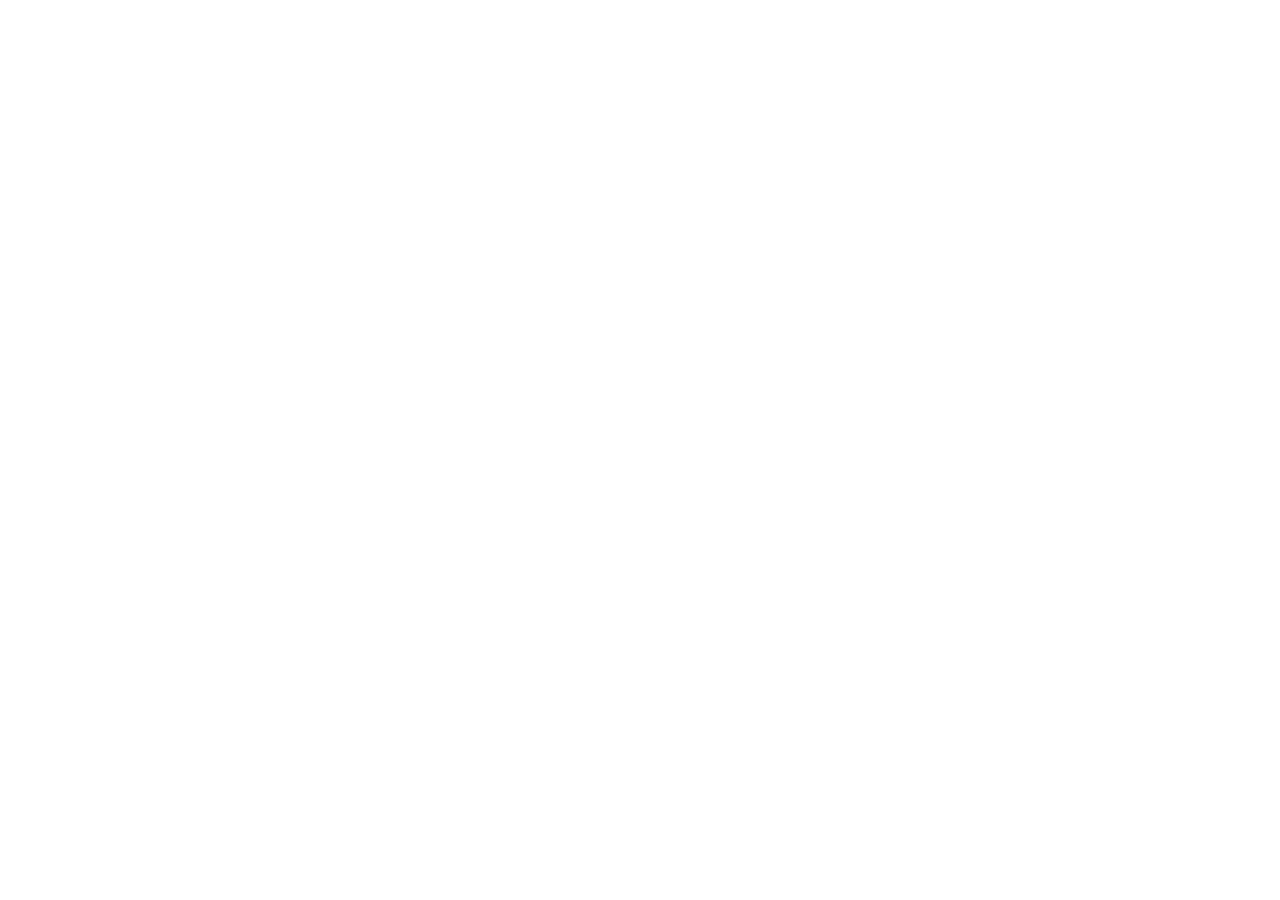
==== index.html @ 9c497bbb "chore: initial scaffold" ====
<!doctype html>
<html lang="en">

<head>
    <meta charset="utf-8">
    <meta name="viewport" content="width=device-width,initial-scale=1">
    <title>L.A. Piñatas</title>
    <link rel="stylesheet" href="css/styles.css">
    <link rel="stylesheet" href="css/responsive.css">
    <link rel="stylesheet" href="css/animations.css">
</head>

<body>
    <!-- Content will be added later -->

    <script src="js/main.js"></script>
    <script src="js/animations.js"></script>
</body>

</html>
---- css/styles.css ----
/* styles.css - Base styles
-------------------------------------------------- */

/* Reset / Normalize */

/* Typography */

/* Layout */

/* Components - placeholders */

/* Utilities */
---- css/responsive.css ----
/* responsive.css - Responsive rules
-------------------------------------------------- */

/* Breakpoints */

/* Layout adjustments per breakpoint */

/* Component responsiveness */
---- css/animations.css ----
/* animations.css - Animations and keyframes
-------------------------------------------------- */

/* Keyframes */

/* Animation utility classes */
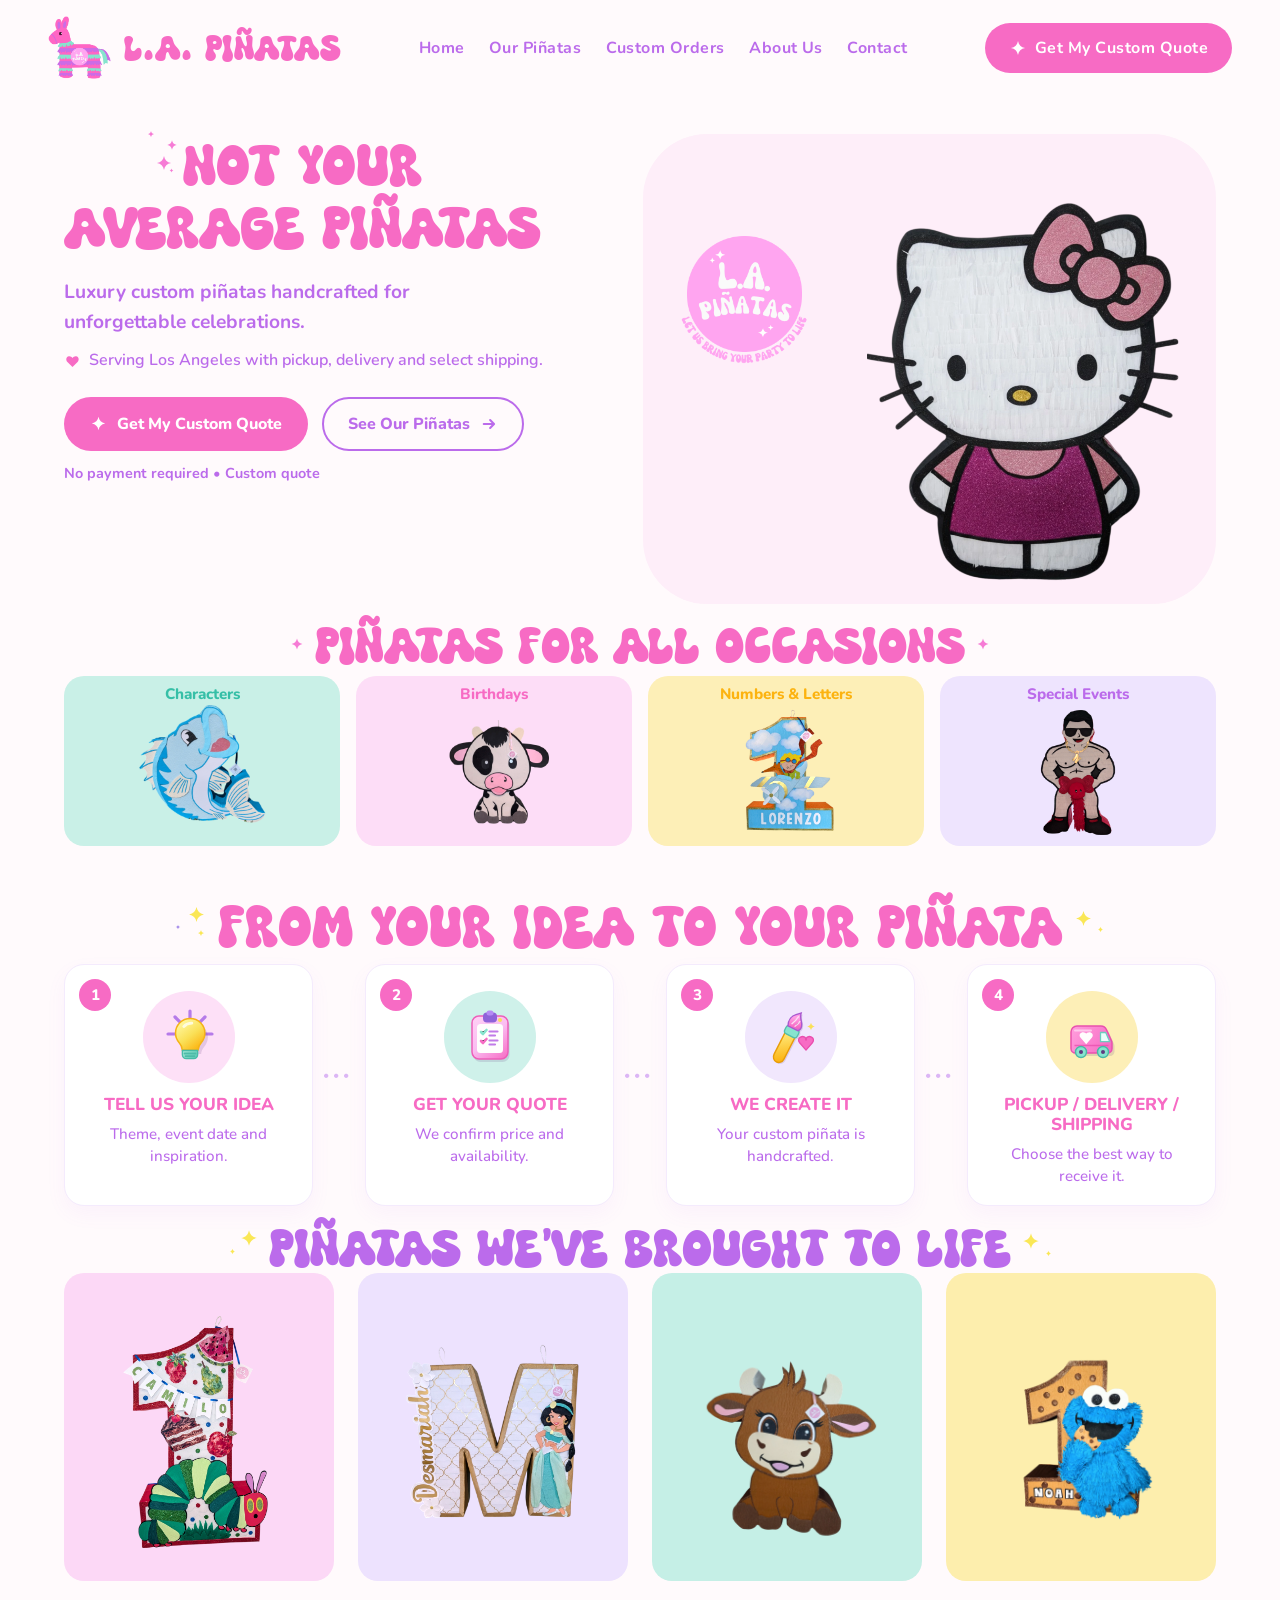
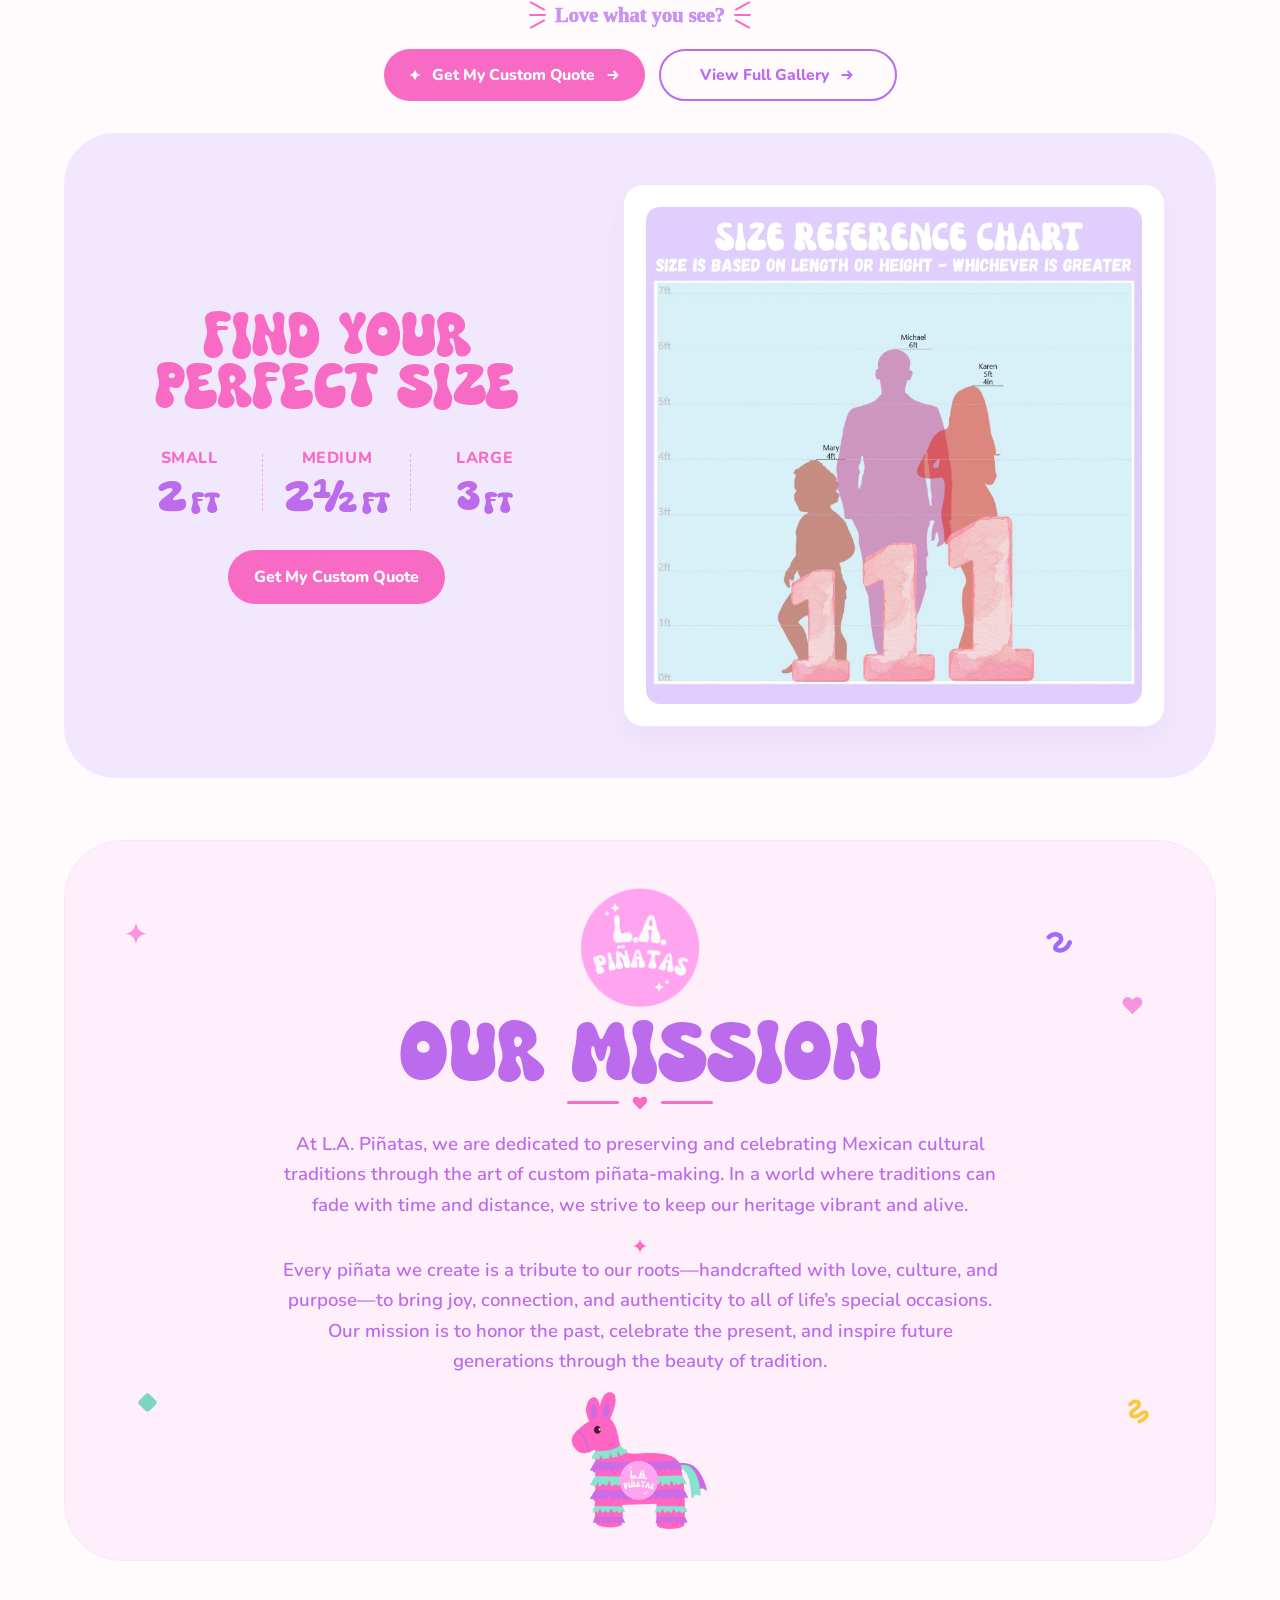
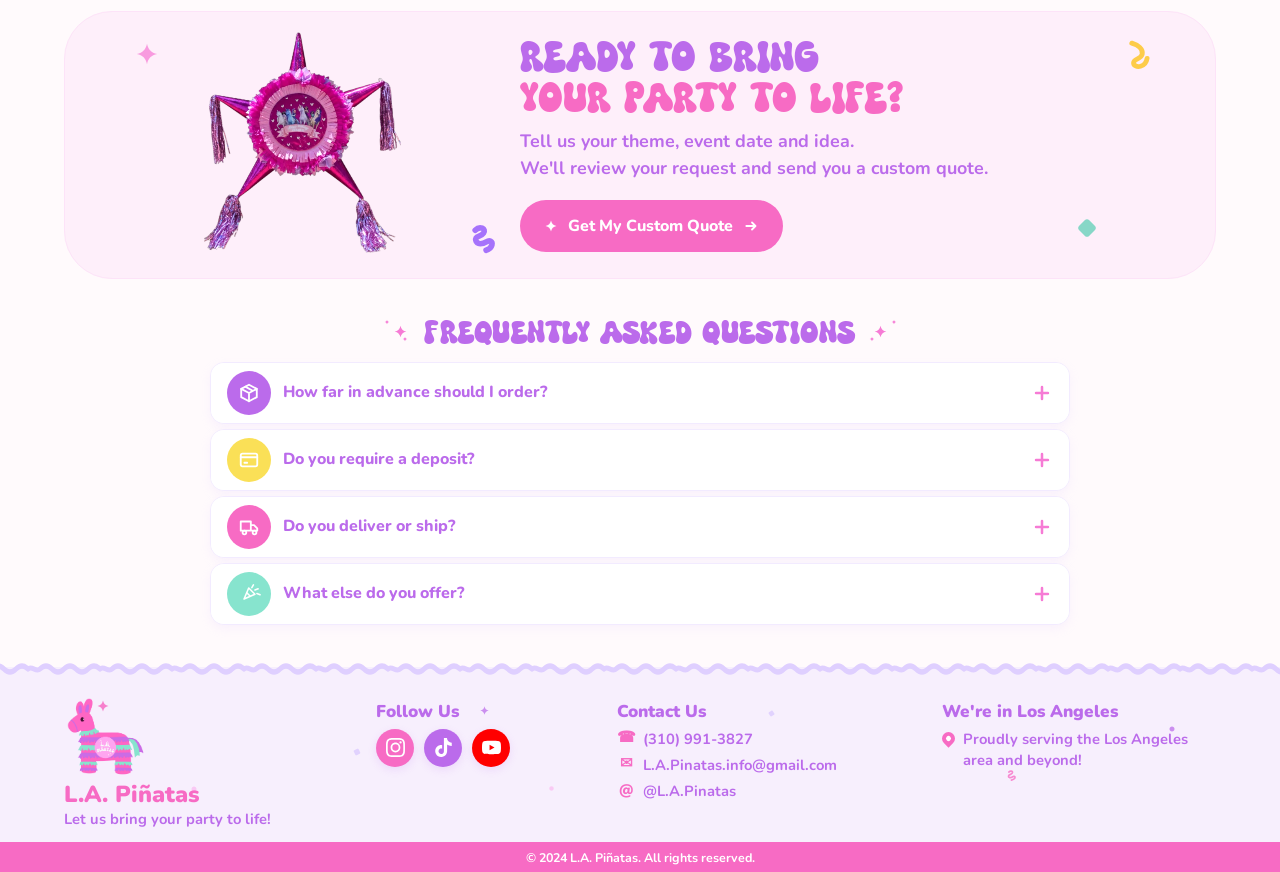
==== commit 4293237e: "feat: publish responsive LA Pinatas website" ====
--- a/index.html
+++ b/index.html
@@ -1,20 +1,525 @@
-<!doctype html>
+<!DOCTYPE html>
 <html lang="en">
-
 <head>
-    <meta charset="utf-8">
-    <meta name="viewport" content="width=device-width,initial-scale=1">
-    <title>L.A. Piñatas</title>
-    <link rel="stylesheet" href="css/styles.css">
-    <link rel="stylesheet" href="css/responsive.css">
-    <link rel="stylesheet" href="css/animations.css">
+  <meta charset="UTF-8">
+  <meta name="viewport" content="width=device-width, initial-scale=1.0">
+  <title>L.A. Piñatas</title>
+  <link rel="stylesheet" href="css/style.css">
+  <script src="js/script.js" defer></script>
 </head>
-
 <body>
-    <!-- Content will be added later -->
-
-    <script src="js/main.js"></script>
-    <script src="js/animations.js"></script>
+  <header class="site-header">
+    <div class="container">
+      <nav class="site-nav" aria-label="Primary">
+        <a class="site-nav__brand" href="#home">
+          <img
+            class="site-nav__brand-logo"
+            src="assets/images/logo/donkey-logo.png"
+            alt="L.A. Piñatas donkey logo"
+          >
+          <span class="site-nav__brand-name" aria-hidden="true">L.A. Piñatas</span>
+        </a>
+
+        <ul class="site-nav__links" role="list">
+          <li><a class="site-nav__link" href="#home" aria-current="page">Home</a></li>
+          <li><a class="site-nav__link" href="#our-pinatas">Our Piñatas</a></li>
+          <li><a class="site-nav__link" href="#custom-orders">Custom Orders</a></li>
+          <li><a class="site-nav__link" href="#about">About Us</a></li>
+          <li><a class="site-nav__link" href="#contact">Contact</a></li>
+        </ul>
+
+        <a class="site-nav__cta" href="https://docs.google.com/forms/d/e/1FAIpQLScoLGHIJ-0zX6YgYY72aCu_DUFqIfNjaMrX1rQ_hbqM1XWntA/viewform" target="_blank" rel="noopener noreferrer">
+          <span class="site-nav__cta-sparkle" aria-hidden="true"></span>
+          Get My Custom Quote
+        </a>
+
+        <button
+          class="site-nav__toggle"
+          type="button"
+          aria-label="Open navigation menu"
+          aria-expanded="false"
+          aria-controls="mobile-navigation"
+        >
+          <span class="site-nav__toggle-icon" aria-hidden="true"></span>
+        </button>
+      </nav>
+
+      <div class="site-nav__mobile-panel" id="mobile-navigation" hidden>
+        <a class="site-nav__mobile-link" href="#home" aria-current="page">Home</a>
+        <a class="site-nav__mobile-link" href="#our-pinatas">Our Piñatas</a>
+        <a class="site-nav__mobile-link" href="#custom-orders">Custom Orders</a>
+        <a class="site-nav__mobile-link" href="#about">About Us</a>
+        <a class="site-nav__mobile-link" href="#contact">Contact</a>
+        <a class="site-nav__mobile-cta" href="https://docs.google.com/forms/d/e/1FAIpQLScoLGHIJ-0zX6YgYY72aCu_DUFqIfNjaMrX1rQ_hbqM1XWntA/viewform" target="_blank" rel="noopener noreferrer">
+          <span class="site-nav__cta-sparkle" aria-hidden="true"></span>
+          Get My Custom Quote
+        </a>
+      </div>
+    </div>
+  </header>
+
+  <main>
+    <section class="hero" id="home" aria-labelledby="hero-title">
+      <div class="hero__mobile-confetti" aria-hidden="true">
+        <span class="hero__mobile-confetti-piece hero__mobile-confetti-piece--one"></span>
+        <span class="hero__mobile-confetti-piece hero__mobile-confetti-piece--two"></span>
+        <span class="hero__mobile-confetti-piece hero__mobile-confetti-piece--three"></span>
+        <span class="hero__mobile-confetti-piece hero__mobile-confetti-piece--four"></span>
+        <span class="hero__mobile-confetti-piece hero__mobile-confetti-piece--five"></span>
+        <span class="hero__mobile-confetti-piece hero__mobile-confetti-piece--six"></span>
+        <span class="hero__mobile-confetti-piece hero__mobile-confetti-piece--seven"></span>
+      </div>
+      <div class="container hero__layout">
+        <div class="hero__copy">
+          <div class="hero__headline">
+            <h1 class="hero__title" id="hero-title">
+              <span class="hero__title-first-line">
+                <img class="hero__headline-sparkle hero__headline-sparkle--one" src="assets/images/icons/confetti/sparkle.svg" alt="" aria-hidden="true">
+                <img class="hero__headline-sparkle hero__headline-sparkle--two" src="assets/images/icons/confetti/sparkle.svg" alt="" aria-hidden="true">
+                <img class="hero__headline-sparkle hero__headline-sparkle--three" src="assets/images/icons/confetti/sparkle.svg" alt="" aria-hidden="true">
+                <img class="hero__headline-sparkle hero__headline-sparkle--four" src="assets/images/icons/confetti/sparkle.svg" alt="" aria-hidden="true">
+                Not Your
+              </span><br><span class="hero__title-line">Average <span class="hero__title-tablet-line">Piñatas</span></span>
+            </h1>
+          </div>
+          <p class="hero__description">
+            Luxury custom piñatas handcrafted for unforgettable celebrations.
+          </p>
+          <p class="hero__location">
+            <span class="hero__heart" aria-hidden="true"></span>
+            Serving Los Angeles with pickup, delivery and select shipping.
+          </p>
+
+          <div class="hero__actions">
+            <a class="hero__button hero__button--primary" href="https://docs.google.com/forms/d/e/1FAIpQLScoLGHIJ-0zX6YgYY72aCu_DUFqIfNjaMrX1rQ_hbqM1XWntA/viewform" target="_blank" rel="noopener noreferrer">
+              <span class="hero__sparkle" aria-hidden="true"></span>
+              Get My Custom Quote
+            </a>
+            <a class="hero__button hero__button--secondary" href="#gallery">
+              See Our Piñatas
+              <span class="hero__arrow" aria-hidden="true"></span>
+            </a>
+          </div>
+
+          <p class="hero__support">No payment required • Custom quote</p>
+        </div>
+
+        <div class="hero__visual">
+          <img
+            class="hero__badge"
+            src="assets/images/logo/L.A. PINATAS LOGO (2) (1).png"
+            alt="L.A. Piñatas badge"
+          >
+          <img
+            class="hero__pinata"
+            src="assets/images/hero/hello-kitty-hero.webp"
+            alt="Custom Hello Kitty piñata"
+          >
+        </div>
+      </div>
+    </section>
+
+    <section class="collections" id="our-pinatas" aria-labelledby="collections-title">
+      <div class="container">
+        <div class="collections__heading">
+          <img class="collections__sparkle collections__sparkle--left" src="assets/images/icons/confetti/sparkle.svg" alt="" aria-hidden="true">
+          <h2 class="collections__title" id="collections-title">Piñatas for All <span class="collections__title-line">Occasions</span></h2>
+          <img class="collections__sparkle collections__sparkle--right" src="assets/images/icons/confetti/sparkle.svg" alt="" aria-hidden="true">
+        </div>
+
+        <div class="collections__grid">
+          <a class="collections__card collections__card--characters" href="#gallery">
+            <span class="collections__card-title">Characters</span>
+            <img
+              class="collections__card-image collections__card-image--character"
+              src="assets/images/trans-img/blue-fish.webp"
+              alt="Blue fish piñata"
+            >
+          </a>
+
+          <a class="collections__card collections__card--birthdays" href="#gallery">
+            <span class="collections__card-title">Birthdays</span>
+            <picture class="collections__card-picture">
+              <source media="(max-width: 600px)" srcset="assets/images/trans-img/lorenzo-1.webp">
+              <img
+                class="collections__card-image collections__card-image--numbers"
+                src="assets/images/trans-img/cow.webp"
+                alt="Custom birthday piñata"
+              >
+            </picture>
+          </a>
+
+          <a class="collections__card collections__card--numbers" href="#gallery">
+            <span class="collections__card-title">Numbers &amp; Letters</span>
+            <picture class="collections__card-picture">
+              <source media="(max-width: 600px)" srcset="assets/images/trans-img/cow.webp">
+              <img
+                class="collections__card-image collections__card-image--birthday"
+                src="assets/images/trans-img/lorenzo-1.webp"
+                alt="Custom piñata"
+              >
+            </picture>
+          </a>
+
+          <a class="collections__card collections__card--events" href="#gallery">
+            <span class="collections__card-title">Special Events</span>
+            <img
+              class="collections__card-image collections__card-image--event"
+              src="assets/images/trans-img/party-guy.webp"
+              alt="Male stripper piñata"
+            >
+          </a>
+        </div>
+
+      </div>
+    </section>
+
+    <section class="process" id="custom-orders" aria-labelledby="process-title">
+      <div class="container">
+        <div class="process__heading">
+          <img class="process__sparkle process__sparkle--left" src="assets/images/icons/confetti/sparkle.svg" alt="" aria-hidden="true">
+          <img class="process__sparkle process__sparkle--left-small-one" src="assets/images/icons/confetti/sparkle.svg" alt="" aria-hidden="true">
+          <img class="process__sparkle process__sparkle--left-small-two" src="assets/images/icons/confetti/sparkle.svg" alt="" aria-hidden="true">
+          <h2 class="process__title" id="process-title">From Your Idea to Your Piñata</h2>
+          <img class="process__sparkle process__sparkle--right" src="assets/images/icons/confetti/sparkle.svg" alt="" aria-hidden="true">
+          <img class="process__sparkle process__sparkle--accent" src="assets/images/icons/confetti/sparkle.svg" alt="" aria-hidden="true">
+        </div>
+
+        <ol class="process__grid" role="list">
+          <li class="process__card process__card--idea">
+            <span class="process__number">1</span>
+            <span class="process__icon-circle">
+              <img src="assets/images/icons/process/idea.svg" alt="">
+            </span>
+            <h3 class="process__card-title">Tell Us Your Idea</h3>
+            <p class="process__description">Theme, event date and inspiration.</p>
+          </li>
+
+          <li class="process__card process__card--quote">
+            <span class="process__number">2</span>
+            <span class="process__icon-circle">
+              <img src="assets/images/icons/process/quote.svg" alt="">
+            </span>
+            <h3 class="process__card-title">Get Your Quote</h3>
+            <p class="process__description">We confirm price and availability.</p>
+          </li>
+
+          <li class="process__card process__card--create">
+            <span class="process__number">3</span>
+            <span class="process__icon-circle">
+              <img src="assets/images/icons/process/create.svg" alt="">
+            </span>
+            <h3 class="process__card-title">We Create It</h3>
+            <p class="process__description">Your custom piñata is handcrafted.</p>
+          </li>
+
+          <li class="process__card process__card--delivery">
+            <span class="process__number">4</span>
+            <span class="process__icon-circle">
+              <img src="assets/images/icons/process/delivery.svg" alt="">
+            </span>
+            <h3 class="process__card-title">Pickup / Delivery / Shipping</h3>
+            <p class="process__description">Choose the best way to receive it.</p>
+          </li>
+        </ol>
+      </div>
+    </section>
+
+    <section class="gallery-showcase" id="gallery" aria-labelledby="gallery-showcase-title">
+      <div class="container">
+        <div class="gallery-showcase__heading">
+          <img class="gallery-showcase__sparkle gallery-showcase__sparkle--left" src="assets/images/icons/confetti/sparkle.svg" alt="" aria-hidden="true">
+          <h2 class="gallery-showcase__title" id="gallery-showcase-title">Piñatas We’ve Brought to Life</h2>
+          <img class="gallery-showcase__sparkle gallery-showcase__sparkle--right" src="assets/images/icons/confetti/sparkle.svg" alt="" aria-hidden="true">
+          <img class="gallery-showcase__sparkle gallery-showcase__sparkle--left-small" src="assets/images/icons/confetti/sparkle.svg" alt="" aria-hidden="true">
+          <img class="gallery-showcase__sparkle gallery-showcase__sparkle--right-small" src="assets/images/icons/confetti/sparkle.svg" alt="" aria-hidden="true">
+        </div>
+
+        <div class="gallery-showcase__grid">
+          <article class="gallery-showcase__card gallery-showcase__card--pink">
+            <img src="assets/images/trans-img/caterpillar-1.webp" alt="Caterpillar custom piñata">
+          </article>
+
+          <article class="gallery-showcase__card gallery-showcase__card--lavender">
+            <img src="assets/images/trans-img/jasmine-m.webp" alt="Jasmine letter piñata">
+          </article>
+
+          <article class="gallery-showcase__card gallery-showcase__card--mint">
+            <img src="assets/images/trans-img/brown-bull.webp" alt="Brown bull custom piñata">
+          </article>
+
+          <article class="gallery-showcase__card gallery-showcase__card--yellow">
+            <img src="assets/images/trans-img/cookie-monster.webp" alt="Cookie Monster custom piñata">
+          </article>
+        </div>
+
+        <p class="gallery-showcase__prompt">
+          <span class="gallery-showcase__prompt-marks gallery-showcase__prompt-marks--left" aria-hidden="true"><i></i><i></i><i></i></span>
+          <span class="gallery-showcase__prompt-text">Love what you see?</span>
+          <span class="gallery-showcase__prompt-marks gallery-showcase__prompt-marks--right" aria-hidden="true"><i></i><i></i><i></i></span>
+        </p>
+
+        <div class="gallery-showcase__actions">
+          <a class="gallery-showcase__button gallery-showcase__button--primary" href="https://docs.google.com/forms/d/e/1FAIpQLScoLGHIJ-0zX6YgYY72aCu_DUFqIfNjaMrX1rQ_hbqM1XWntA/viewform" target="_blank" rel="noopener noreferrer">
+            <span class="gallery-showcase__button-sparkle" aria-hidden="true"></span>
+            Get My Custom Quote
+            <span class="gallery-showcase__button-arrow" aria-hidden="true"></span>
+          </a>
+          <a class="gallery-showcase__button gallery-showcase__button--secondary" href="#gallery">
+            View Full Gallery
+            <span class="gallery-showcase__button-arrow" aria-hidden="true"></span>
+          </a>
+        </div>
+      </div>
+    </section>
+
+    <section class="size-reference" id="size-guide" aria-labelledby="size-reference-title">
+      <div class="container">
+        <div class="size-reference__surface">
+          <div class="size-reference__content">
+            <div class="size-reference__details">
+              <h2 class="size-reference__title" id="size-reference-title">Find Your Perfect Size</h2>
+
+              <dl class="size-reference__measurements">
+                <div class="size-reference__measurement">
+                  <dt>Small</dt>
+                  <dd>2 <span>ft</span></dd>
+                </div>
+                <div class="size-reference__measurement">
+                  <dt>Medium</dt>
+                  <dd>2½ <span>ft</span></dd>
+                </div>
+                <div class="size-reference__measurement">
+                  <dt>Large</dt>
+                  <dd>3 <span>ft</span></dd>
+                </div>
+              </dl>
+
+              <a class="size-reference__button" href="https://docs.google.com/forms/d/e/1FAIpQLScoLGHIJ-0zX6YgYY72aCu_DUFqIfNjaMrX1rQ_hbqM1XWntA/viewform" target="_blank" rel="noopener noreferrer">Get My Custom Quote</a>
+            </div>
+
+            <div class="size-reference__chart">
+              <img src="assets/images/size-chart/size.webp" alt="Size reference chart comparing 1, 2, and 3 foot piñata sizes">
+            </div>
+          </div>
+        </div>
+      </div>
+    </section>
+
+    <section class="mission" id="about" aria-labelledby="mission-title">
+      <div class="container">
+        <div class="mission__surface">
+          <img class="mission__confetti mission__confetti--sparkle" src="assets/images/icons/confetti/sparkle.svg" alt="" aria-hidden="true">
+          <img class="mission__confetti mission__confetti--heart" src="assets/images/icons/confetti/heart.svg" alt="" aria-hidden="true">
+          <img class="mission__confetti mission__confetti--square" src="assets/images/icons/confetti/square.svg" alt="" aria-hidden="true">
+          <img class="mission__confetti mission__confetti--streamer" src="assets/images/icons/confetti/streamer-2.svg" alt="" aria-hidden="true">
+          <img class="mission__confetti mission__confetti--squiggle" src="assets/images/icons/confetti/squiggle.svg" alt="" aria-hidden="true">
+
+          <div class="mission__content">
+            <img class="mission__logo" src="assets/images/logo/circle-logo.png" alt="L.A. Piñatas logo">
+            <h2 class="mission__title" id="mission-title">Our Mission</h2>
+
+            <div class="mission__divider" aria-hidden="true">
+              <span></span>
+              <i></i>
+              <span></span>
+            </div>
+
+            <div class="mission__copy">
+              <p>At L.A. Piñatas, we are dedicated to preserving and celebrating Mexican cultural traditions through the art of custom piñata-making. In a world where traditions can fade with time and distance, we strive to keep our heritage vibrant and alive.</p>
+              <span class="mission__copy-sparkle" aria-hidden="true"></span>
+              <p>Every piñata we create is a tribute to our roots—handcrafted with love, culture, and purpose—to bring joy, connection, and authenticity to all of life’s special occasions. Our mission is to honor the past, celebrate the present, and inspire future generations through the beauty of tradition.</p>
+            </div>
+
+            <img class="mission__donkey" src="assets/images/logo/donkey-logo.png" alt="L.A. Piñatas donkey piñata">
+          </div>
+        </div>
+      </div>
+    </section>
+
+    <section class="closing-cta" id="contact" aria-labelledby="closing-cta-title">
+      <div class="container">
+        <div class="closing-cta__surface">
+          <img class="closing-cta__confetti closing-cta__confetti--sparkle" src="assets/images/icons/confetti/sparkle.svg" alt="" aria-hidden="true">
+          <img class="closing-cta__confetti closing-cta__confetti--square" src="assets/images/icons/confetti/square.svg" alt="" aria-hidden="true">
+          <img class="closing-cta__confetti closing-cta__confetti--streamer" src="assets/images/icons/confetti/streamer-3.svg" alt="" aria-hidden="true">
+          <img class="closing-cta__confetti closing-cta__confetti--squiggle" src="assets/images/icons/confetti/squiggle-2.svg" alt="" aria-hidden="true">
+
+          <div class="closing-cta__visual">
+            <img class="closing-cta__star" src="assets/images/trans-img/pink-star-footer.webp" alt="Pink star piñata">
+          </div>
+
+          <div class="closing-cta__content">
+            <h2 class="closing-cta__title" id="closing-cta-title">
+              <span>Ready to Bring</span>
+              <span>Your Party to Life?</span>
+            </h2>
+            <p class="closing-cta__copy">Tell us your theme, event date and idea.<br>We'll review your request and send you a custom quote.</p>
+            <a class="closing-cta__button" href="https://docs.google.com/forms/d/e/1FAIpQLScoLGHIJ-0zX6YgYY72aCu_DUFqIfNjaMrX1rQ_hbqM1XWntA/viewform" target="_blank" rel="noopener noreferrer">
+              <span class="closing-cta__button-sparkle" aria-hidden="true"></span>
+              Get My Custom Quote
+              <span class="closing-cta__button-arrow" aria-hidden="true"></span>
+            </a>
+          </div>
+        </div>
+      </div>
+    </section>
+
+    <section class="faq" id="faq" aria-labelledby="faq-title">
+      <div class="container">
+        <div class="faq__heading">
+          <span class="faq__sparkle-group faq__sparkle-group--left" aria-hidden="true">
+            <img class="faq__sparkle faq__sparkle--medium" src="assets/images/icons/confetti/sparkle.svg" alt="">
+            <img class="faq__sparkle faq__sparkle--small-one" src="assets/images/icons/confetti/sparkle.svg" alt="">
+            <img class="faq__sparkle faq__sparkle--small-two" src="assets/images/icons/confetti/sparkle.svg" alt="">
+          </span>
+          <h2 class="faq__title" id="faq-title">Frequently Asked Questions</h2>
+          <span class="faq__sparkle-group faq__sparkle-group--right" aria-hidden="true">
+            <img class="faq__sparkle faq__sparkle--medium" src="assets/images/icons/confetti/sparkle.svg" alt="">
+            <img class="faq__sparkle faq__sparkle--small-one" src="assets/images/icons/confetti/sparkle.svg" alt="">
+            <img class="faq__sparkle faq__sparkle--small-two" src="assets/images/icons/confetti/sparkle.svg" alt="">
+          </span>
+        </div>
+
+        <div class="faq__list">
+          <article class="faq__item">
+            <h3>
+              <button class="faq__question" type="button" aria-expanded="false" aria-controls="faq-answer-1">
+                <span class="faq__question-content">
+                  <span class="faq__category-icon faq__category-icon--order" aria-hidden="true">
+                    <img src="assets/images/icons/faq/package.svg" alt="">
+                  </span>
+                  <span>How far in advance should I order?</span>
+                </span>
+                <span class="faq__icon-wrap" aria-hidden="true">
+                  <img class="faq__icon faq__icon--plus" src="assets/images/icons/ui/plus.svg" alt="">
+                  <img class="faq__icon faq__icon--minus" src="assets/images/icons/ui/minus.svg" alt="">
+                </span>
+              </button>
+            </h3>
+            <div class="faq__answer" id="faq-answer-1" hidden>
+              <p>Lead times vary, but we recommend ordering 4–6 weeks ahead.</p>
+            </div>
+          </article>
+
+          <article class="faq__item">
+            <h3>
+              <button class="faq__question" type="button" aria-expanded="false" aria-controls="faq-answer-2">
+                <span class="faq__question-content">
+                  <span class="faq__category-icon faq__category-icon--payment" aria-hidden="true">
+                    <img src="assets/images/icons/faq/payment.svg" alt="">
+                  </span>
+                  <span>Do you require a deposit?</span>
+                </span>
+                <span class="faq__icon-wrap" aria-hidden="true">
+                  <img class="faq__icon faq__icon--plus" src="assets/images/icons/ui/plus.svg" alt="">
+                  <img class="faq__icon faq__icon--minus" src="assets/images/icons/ui/minus.svg" alt="">
+                </span>
+              </button>
+            </h3>
+            <div class="faq__answer" id="faq-answer-2" hidden>
+              <p>A $25 deposit is due when the invoice is sent. The remaining balance is due 2 weeks before the need-by date for local orders and 3 weeks before for shipped orders. Payment is accepted through Zelle, Venmo, or PayPal.</p>
+            </div>
+          </article>
+
+          <article class="faq__item">
+            <h3>
+              <button class="faq__question" type="button" aria-expanded="false" aria-controls="faq-answer-3">
+                <span class="faq__question-content">
+                  <span class="faq__category-icon faq__category-icon--delivery" aria-hidden="true">
+                    <img src="assets/images/icons/faq/delivery.svg" alt="">
+                  </span>
+                  <span>Do you deliver or ship?</span>
+                </span>
+                <span class="faq__icon-wrap" aria-hidden="true">
+                  <img class="faq__icon faq__icon--plus" src="assets/images/icons/ui/plus.svg" alt="">
+                  <img class="faq__icon faq__icon--minus" src="assets/images/icons/ui/minus.svg" alt="">
+                </span>
+              </button>
+            </h3>
+            <div class="faq__answer" id="faq-answer-3" hidden>
+              <p>We're located in Los Angeles, CA and ship throughout the U.S.</p>
+            </div>
+          </article>
+
+          <article class="faq__item">
+            <h3>
+              <button class="faq__question" type="button" aria-expanded="false" aria-controls="faq-answer-4">
+                <span class="faq__question-content">
+                  <span class="faq__category-icon faq__category-icon--party" aria-hidden="true">
+                    <img src="assets/images/icons/faq/party.svg" alt="">
+                  </span>
+                  <span>What else do you offer?</span>
+                </span>
+                <span class="faq__icon-wrap" aria-hidden="true">
+                  <img class="faq__icon faq__icon--plus" src="assets/images/icons/ui/plus.svg" alt="">
+                  <img class="faq__icon faq__icon--minus" src="assets/images/icons/ui/minus.svg" alt="">
+                </span>
+              </button>
+            </h3>
+            <div class="faq__answer" id="faq-answer-4" hidden>
+              <p>We offer all things party related, from cake toppers to custom T-shirts. Message us with your ideas.</p>
+            </div>
+          </article>
+        </div>
+      </div>
+    </section>
+  </main>
+
+  <div class="footer-divider" aria-hidden="true"></div>
+  <footer class="site-footer" aria-labelledby="footer-brand-title">
+    <div class="site-footer__body">
+      <div class="container">
+        <div class="site-footer__decor" aria-hidden="true">
+          <span class="site-footer__confetti site-footer__confetti--brand-sparkle"></span>
+          <span class="site-footer__confetti site-footer__confetti--brand-dot"></span>
+          <span class="site-footer__confetti site-footer__confetti--brand-diamond"></span>
+          <span class="site-footer__confetti site-footer__confetti--social-sparkle"></span>
+          <span class="site-footer__confetti site-footer__confetti--social-dot"></span>
+          <span class="site-footer__confetti site-footer__confetti--contact-diamond"></span>
+          <span class="site-footer__confetti site-footer__confetti--contact-streamer"></span>
+          <span class="site-footer__confetti site-footer__confetti--location-dot"></span>
+        </div>
+
+        <div class="site-footer__grid">
+          <section class="site-footer__brand">
+            <img src="assets/images/logo/donkey-logo.png" alt="L.A. Pi&ntilde;atas donkey logo">
+            <h2 id="footer-brand-title">L.A. Pi&ntilde;atas</h2>
+            <p>Let us bring your party to life!</p>
+          </section>
+
+          <section class="site-footer__column" aria-labelledby="footer-social-title">
+            <h2 id="footer-social-title">Follow Us</h2>
+            <nav class="site-footer__socials" aria-label="Social media">
+              <a href="#" aria-label="Follow L.A. Pi&ntilde;atas on Instagram">
+                <img src="assets/images/icons/social/instagram.svg" alt="">
+              </a>
+              <a href="#" aria-label="Follow L.A. Pi&ntilde;atas on TikTok">
+                <img src="assets/images/icons/social/tiktok.svg" alt="">
+              </a>
+              <a href="#" aria-label="Watch L.A. Pi&ntilde;atas on YouTube">
+                <img src="assets/images/icons/social/youtube.svg" alt="">
+              </a>
+            </nav>
+          </section>
+
+          <section class="site-footer__column" aria-labelledby="footer-contact-title">
+            <h2 id="footer-contact-title">Contact Us</h2>
+            <ul class="site-footer__contact-list">
+              <li><span class="site-footer__contact-mark" aria-hidden="true">&#9742;</span><a href="tel:+13109913827">(310) 991-3827</a></li>
+              <li><span class="site-footer__contact-mark" aria-hidden="true">&#9993;</span><a href="mailto:L.A.Pinatas.info@gmail.com">L.A.Pinatas.info@gmail.com</a></li>
+              <li><span class="site-footer__contact-mark" aria-hidden="true">@</span><a href="#">@L.A.Pinatas</a></li>
+            </ul>
+          </section>
+
+          <section class="site-footer__column site-footer__column--location" aria-labelledby="footer-location-title">
+            <h2 id="footer-location-title">We're in Los Angeles</h2>
+            <p><span class="site-footer__contact-mark site-footer__contact-mark--pin" aria-hidden="true"></span>Proudly serving the Los Angeles area and beyond!</p>
+          </section>
+        </div>
+      </div>
+    </div>
+    <div class="site-footer__copyright">&copy; 2024 L.A. Pi&ntilde;atas. All rights reserved.</div>
+  </footer>
 </body>
-
-</html>+</html>
--- a/css/style.css
+++ b/css/style.css
@@ -0,0 +1,4354 @@
+@import url("https://fonts.googleapis.com/css2?family=Bubblegum+Sans&family=Nunito:wght@400;500;600;700;800&display=swap");
+
+@font-face {
+  font-family: "Super Funky";
+  src: url("../assets/fonts/Super Funky.ttf") format("truetype");
+  font-weight: 800;
+  font-style: normal;
+  font-display: swap;
+}
+
+:root {
+  /* Brand Colors */
+  --yellow: #fae057;
+  --mint: #87e4ce;
+  --light-pink: #fabdf1;
+  --lavender: #dfcfff;
+  --orange: #fcb310;
+  --hot-pink: #f76bc4;
+  --nav-purple: #bb6beb;
+
+  /* Neutral Colors */
+  --text-dark: #bb6beb;
+  --background: #fffafc;
+
+  /* Typography */
+  --font-display: "Super Funky", sans-serif;
+  --font-playful: "Bubblegum Sans", sans-serif;
+  --font-body: "Nunito", sans-serif;
+
+  /* Layout */
+  --container: 1200px;
+  --section-space: 80px;
+
+  /* Border Radius */
+  --radius-sm: 12px;
+  --radius-md: 20px;
+  --radius-lg: 30px;
+
+  /* Transitions */
+  --transition-fast: 0.2s ease;
+  --transition-normal: 0.3s ease;
+}
+
+* {
+  box-sizing: border-box;
+  margin: 0;
+  padding: 0;
+}
+
+html {
+  scroll-behavior: smooth;
+}
+
+body {
+  font-family: var(--font-body);
+  background: var(--background);
+  color: var(--text-dark);
+}
+
+img {
+  display: block;
+  max-width: 100%;
+}
+
+button,
+a {
+  font-family: inherit;
+}
+
+.container {
+  width: min(90%, var(--container));
+  margin-inline: auto;
+}
+
+/* Header */
+.site-header {
+  padding: 16px 0;
+}
+
+@media (min-width: 961px) {
+  .site-header .container {
+    width: calc(100% - 96px);
+    max-width: none;
+  }
+}
+
+.site-nav {
+  display: grid;
+  grid-template-columns: auto minmax(0, 1fr) auto;
+  align-items: center;
+  gap: 24px;
+}
+
+.site-nav__brand {
+  display: inline-flex;
+  align-items: center;
+  gap: 12px;
+  text-decoration: none;
+}
+
+.site-nav__brand-logo {
+  width: clamp(58px, 5vw, 72px);
+  height: auto;
+}
+
+.site-nav__brand-name {
+  color: var(--hot-pink);
+  font-family: var(--font-display);
+  font-size: clamp(1.55rem, 2.1vw, 2.35rem);
+  line-height: 1;
+  letter-spacing: 0.02em;
+  white-space: nowrap;
+}
+
+.site-nav__links {
+  display: flex;
+  align-items: center;
+  justify-content: center;
+  gap: clamp(16px, 1.9vw, 28px);
+  list-style: none;
+}
+
+.site-nav__link,
+.site-nav__mobile-link {
+  position: relative;
+  color: var(--nav-purple);
+  text-decoration: none;
+  font-family: var(--font-body);
+  font-size: 1rem;
+  font-weight: 700;
+  line-height: 1;
+  letter-spacing: 0.03em;
+  transition: color var(--transition-fast);
+}
+
+.site-nav__link::after,
+.site-nav__mobile-link::after {
+  position: absolute;
+  right: 0;
+  bottom: -8px;
+  left: 0;
+  height: 2px;
+  background: var(--hot-pink);
+  content: "";
+  transform: scaleX(0);
+  transform-origin: center;
+  transition: transform var(--transition-fast);
+}
+
+.site-nav__link:hover::after,
+.site-nav__link:focus-visible::after,
+.site-nav__mobile-link:hover::after,
+.site-nav__mobile-link:focus-visible::after {
+  transform: scaleX(1);
+}
+
+.site-nav__cta,
+.site-nav__mobile-cta {
+  display: inline-flex;
+  align-items: center;
+  justify-content: center;
+  gap: 8px;
+  min-height: 50px;
+  padding: 0 24px;
+  border-radius: var(--radius-lg);
+  background: var(--hot-pink);
+  color: #fff;
+  text-decoration: none;
+  font-family: var(--font-body);
+  font-size: 1rem;
+  font-weight: 700;
+  letter-spacing: 0.03em;
+  white-space: nowrap;
+  transition: transform var(--transition-fast);
+}
+
+.site-nav__cta:hover,
+.site-nav__cta:focus-visible,
+.site-nav__mobile-cta:hover,
+.site-nav__mobile-cta:focus-visible {
+  transform: translateY(-1px);
+}
+
+.site-nav__cta-sparkle {
+  width: 18px;
+  height: 18px;
+  flex: 0 0 18px;
+  background: #fff;
+  mask: url("../assets/images/icons/confetti/sparkle.svg") center / contain no-repeat;
+}
+
+.site-nav__toggle {
+  display: none;
+  align-items: center;
+  justify-content: center;
+  width: 52px;
+  height: 52px;
+  padding: 0;
+  border: 0;
+  border-radius: var(--radius-md);
+  background: var(--hot-pink);
+  mask: url("../assets/images/icons/ui/menu.svg") center / 32px 32px no-repeat;
+  cursor: pointer;
+  transition: transform 0.25s ease, opacity var(--transition-fast);
+}
+
+.site-nav__toggle:hover,
+.site-nav__toggle:focus-visible {
+  opacity: 0.8;
+}
+
+.site-nav__toggle.is-open {
+  mask-image: url("../assets/images/icons/ui/close.svg");
+  transform: rotate(90deg);
+}
+
+.site-nav__toggle-icon {
+  display: none;
+}
+
+.site-nav__mobile-panel[hidden] {
+  display: none;
+}
+
+.site-nav__brand:focus-visible,
+.site-nav__link:focus-visible,
+.site-nav__cta:focus-visible,
+.site-nav__toggle:focus-visible,
+.site-nav__mobile-link:focus-visible,
+.site-nav__mobile-cta:focus-visible {
+  outline: 3px solid var(--hot-pink);
+  outline-offset: 4px;
+}
+
+@media (max-width: 1120px) {
+  .site-nav {
+    gap: 18px;
+  }
+
+  .site-nav__links {
+    gap: 16px;
+  }
+
+  .site-nav__link {
+    font-size: 0.98rem;
+  }
+
+  .site-nav__cta {
+    padding: 0 20px;
+  }
+}
+
+@media (max-width: 960px) {
+  .site-header {
+    padding: 14px 0;
+  }
+
+  .site-nav {
+    grid-template-columns: auto 1fr auto;
+  }
+
+  .site-header .container {
+    position: relative;
+  }
+
+  .site-nav__brand-logo {
+    width: clamp(58px, 17vw, 72px);
+  }
+
+  .site-nav__links,
+  .site-nav__cta {
+    display: none;
+  }
+
+  .site-nav__toggle {
+    display: inline-flex;
+    justify-self: end;
+  }
+
+  .site-nav__mobile-panel {
+    position: absolute;
+    top: calc(100% + 8px);
+    right: 0;
+    z-index: 1;
+    width: min(320px, 100%);
+    padding: 18px 20px 20px;
+    border-radius: var(--radius-lg);
+    background: var(--background);
+  }
+
+  .site-nav__mobile-panel:not([hidden]) {
+    display: grid;
+    gap: 14px;
+  }
+
+  .site-nav__mobile-link {
+    justify-self: start;
+    font-size: 1rem;
+  }
+
+  .site-nav__mobile-cta {
+    justify-self: start;
+    margin-top: 6px;
+  }
+}
+
+/* Hero Part 1 */
+.hero {
+  overflow: hidden;
+  padding: clamp(28px, 3vw, 44px) 0 clamp(56px, 6vw, 80px);
+}
+
+.hero__layout {
+  display: grid;
+  grid-template-columns: minmax(0, 1fr) minmax(420px, 1.1fr);
+  align-items: start;
+  gap: clamp(40px, 4.5vw, 64px);
+}
+
+.hero__copy {
+  min-width: 0;
+  max-width: 545px;
+}
+
+.hero__headline {
+  position: relative;
+  width: fit-content;
+}
+
+.hero__title {
+  max-width: 100%;
+  color: var(--hot-pink);
+  font-family: var(--font-display);
+  font-size: clamp(2.75rem, 3.45vw, 3.35rem);
+  font-weight: 400;
+  line-height: 1.4;
+  overflow-wrap: anywhere;
+  text-align: center;
+  text-transform: none;
+}
+
+@media (min-width: 961px) {
+  .hero__title-line {
+    white-space: nowrap;
+  }
+}
+
+.hero__headline-sparkle {
+  position: absolute;
+  display: block;
+  object-fit: contain;
+  filter: invert(60%) sepia(58%) saturate(563%) hue-rotate(278deg) brightness(99%) contrast(95%);
+}
+
+.hero__title-first-line {
+  position: relative;
+  display: inline-block;
+}
+
+.hero__headline-sparkle--one {
+  top: 20px;
+  left: -28px;
+  width: 18px;
+  height: 18px;
+}
+
+.hero__headline-sparkle--two {
+  top: 5px;
+  left: -17px;
+  width: 12px;
+  height: 12px;
+}
+
+.hero__headline-sparkle--three {
+  top: -4px;
+  left: -36px;
+  width: 8px;
+  height: 8px;
+}
+
+.hero__headline-sparkle--four {
+  top: 34px;
+  left: -14px;
+  width: 5px;
+  height: 5px;
+}
+
+.hero__description {
+  max-width: 390px;
+  margin-top: 20px;
+  color: var(--text-dark);
+  font-size: clamp(1.1rem, 1.5vw, 1.3rem);
+  font-weight: 700;
+  line-height: 1.55;
+}
+
+.hero__location {
+  display: flex;
+  align-items: flex-start;
+  gap: 8px;
+  max-width: 435px;
+  margin-top: 10px;
+  color: var(--text-dark);
+  font-size: 1rem;
+  font-weight: 600;
+  line-height: 1.5;
+}
+
+@media (min-width: 961px) {
+  .hero__location {
+    max-width: 520px;
+  }
+}
+
+.hero__actions {
+  display: flex;
+  flex-wrap: wrap;
+  gap: 14px;
+  margin-top: 24px;
+}
+
+.hero__button {
+  display: inline-flex;
+  align-items: center;
+  justify-content: center;
+  gap: 10px;
+  min-height: 54px;
+  padding: 0 24px;
+  border: 2px solid transparent;
+  border-radius: var(--radius-lg);
+  font-family: var(--font-body);
+  font-size: 1rem;
+  font-weight: 800;
+  text-decoration: none;
+}
+
+.hero__button--primary {
+  background: var(--hot-pink);
+  color: #fff;
+}
+
+.hero__button--secondary {
+  border-color: var(--nav-purple);
+  color: var(--nav-purple);
+}
+
+.hero__arrow {
+  width: 18px;
+  height: 18px;
+  background: var(--nav-purple);
+  mask: url("../assets/images/icons/ui/arrow-right.svg") center / contain no-repeat;
+}
+
+.hero__support {
+  margin-top: 12px;
+  color: var(--text-dark);
+  font-size: 0.9rem;
+  font-weight: 700;
+}
+
+.hero__visual {
+  position: relative;
+  display: grid;
+  place-items: end center;
+  min-width: 0;
+  min-height: 470px;
+  padding: 34px 34px 0;
+  overflow: visible;
+  border-radius: clamp(42px, 5vw, 76px);
+  background: #feeef9;
+}
+
+.hero__pinata {
+  position: relative;
+  z-index: 1;
+  justify-self: end;
+  width: auto;
+  height: 420px;
+  max-width: 100%;
+  max-height: 420px;
+  object-fit: contain;
+  object-position: bottom center;
+}
+
+.hero__badge {
+  position: absolute;
+  z-index: 2;
+  top: 86px;
+  left: 28px;
+  width: clamp(114px, 11.5vw, 158px);
+}
+
+.hero__heart {
+  width: 17px;
+  height: 22px;
+  flex: 0 0 17px;
+  margin-top: 3px;
+  background: var(--hot-pink);
+  mask: url("../assets/images/icons/confetti/heart.svg") center / contain no-repeat;
+  -webkit-mask: url("../assets/images/icons/confetti/heart.svg") center / contain no-repeat;
+}
+
+.hero__sparkle {
+  width: 17px;
+  height: 17px;
+  flex: 0 0 17px;
+  background: #fff;
+  mask: url("../assets/images/icons/confetti/sparkle.svg") center / contain no-repeat;
+  -webkit-mask: url("../assets/images/icons/confetti/sparkle.svg") center / contain no-repeat;
+}
+
+@media (max-width: 960px) {
+  .hero {
+    padding-top: 44px;
+  }
+
+  .hero__layout {
+    grid-template-columns: 1fr;
+    max-width: 600px;
+    gap: 52px;
+  }
+
+  .hero__copy {
+    max-width: 600px;
+  }
+
+  .hero__visual {
+    min-height: min(126vw, 560px);
+  }
+
+  .hero__pinata {
+    width: 100%;
+    height: auto;
+    max-width: 420px;
+    max-height: none;
+  }
+}
+
+/* Preserve the approved desktop headline break before the mobile stack begins. */
+@media (min-width: 961px) and (max-width: 1199px) {
+  .hero__layout {
+    grid-template-columns: minmax(0, 1fr) minmax(360px, 0.9fr);
+    gap: 32px;
+  }
+}
+
+@media (max-width: 560px) {
+  .hero {
+    padding: 34px 0 64px;
+  }
+
+  .hero__title {
+    font-size: clamp(3rem, 14vw, 4.25rem);
+    overflow-wrap: normal;
+  }
+
+  .hero__headline-sparkle--one {
+    left: -20px;
+  }
+
+  .hero__headline-sparkle--two {
+    left: -28px;
+  }
+
+  .hero__headline-sparkle--three {
+    left: -14px;
+  }
+
+  .hero__description {
+    margin-top: 22px;
+  }
+
+  .hero__actions {
+    display: grid;
+    grid-template-columns: 1fr;
+  }
+
+  .hero__button {
+    width: 100%;
+  }
+
+  .hero__visual {
+    min-height: 420px;
+    padding: 58px 22px 0;
+    border-radius: 40px;
+  }
+
+  .hero__badge {
+    top: 18px;
+    left: 18px;
+    width: 92px;
+  }
+}
+
+/* Hero Part 2 */
+.collections {
+  margin-top: -68px;
+  padding: 12px 0 56px;
+}
+
+.collections__heading {
+  position: relative;
+  display: flex;
+  align-items: center;
+  justify-content: center;
+  width: fit-content;
+  margin: 0 auto 12px;
+}
+
+.collections__title {
+  color: var(--hot-pink);
+  font-family: var(--font-display);
+  font-size: clamp(2.1rem, 3vw, 3.2rem);
+  font-weight: 400;
+  line-height: 1;
+  text-align: center;
+}
+
+.collections__sparkle {
+  position: absolute;
+  z-index: 1;
+  width: 14px;
+  height: 14px;
+  object-fit: contain;
+  filter: invert(60%) sepia(58%) saturate(563%) hue-rotate(278deg) brightness(99%) contrast(95%);
+}
+
+.collections__sparkle--left {
+  top: 50%;
+  left: -25px;
+  transform: translateY(-50%);
+}
+
+.collections__sparkle--right {
+  top: 50%;
+  right: -25px;
+  width: 14px;
+  height: 14px;
+  transform: translateY(-50%);
+}
+
+.collections__grid {
+  display: grid;
+  grid-template-columns: repeat(4, minmax(0, 1fr));
+  gap: 16px;
+}
+
+.collections__card {
+  position: relative;
+  display: block;
+  min-width: 0;
+  height: clamp(150px, 13.5vw, 170px);
+  padding: 12px 14px;
+  overflow: hidden;
+  border-radius: var(--radius-md);
+  color: var(--text-dark);
+  text-decoration: none;
+}
+
+.collections__card--characters {
+  background: color-mix(in srgb, var(--mint) 45%, var(--background));
+}
+
+.collections__card--birthdays {
+  background: color-mix(in srgb, var(--light-pink) 48%, var(--background));
+}
+
+.collections__card--numbers {
+  background: color-mix(in srgb, var(--yellow) 42%, var(--background));
+}
+
+.collections__card--events {
+  background: color-mix(in srgb, var(--lavender) 52%, var(--background));
+}
+
+.collections__card-title {
+  position: absolute;
+  top: 10px;
+  left: 50%;
+  z-index: 5;
+  display: block;
+  max-width: calc(100% - 28px);
+  padding: 0;
+  border: 0;
+  border-radius: 0;
+  background: transparent;
+  color: var(--text-dark);
+  font-family: var(--font-body);
+  font-size: clamp(0.95rem, 1.18vw, 1.08rem);
+  font-weight: 800;
+  line-height: 1.15;
+  text-align: center;
+  transform: translateX(-50%);
+}
+
+.collections__card--characters .collections__card-title {
+  color: #36bfa7;
+}
+
+.collections__card--birthdays .collections__card-title {
+  color: var(--hot-pink);
+}
+
+.collections__card--numbers .collections__card-title {
+  color: var(--orange);
+}
+
+.collections__card--events .collections__card-title {
+  color: var(--nav-purple);
+}
+
+.collections__card-image {
+  position: absolute;
+  left: 50%;
+  bottom: -3px;
+  z-index: 4;
+  width: 114%;
+  height: 88%;
+  object-fit: contain;
+  object-position: center bottom;
+  transform: translateX(-50%);
+}
+
+.collections__card-image--birthday,
+.collections__card-image--numbers,
+.collections__card-image--event {
+  filter: brightness(1.08) contrast(1.03);
+}
+
+.collections__card-image--character {
+  width: 122%;
+  height: 100%;
+}
+
+.collections__card-image--birthday {
+  width: 120%;
+  height: 92%;
+  filter: brightness(1.28) contrast(1.04);
+}
+
+.collections__card-image--numbers {
+  width: 120%;
+  height: 98%;
+  filter: brightness(1.18) contrast(1.04);
+}
+
+.collections__card-image--event {
+  width: 112%;
+  height: 90%;
+  filter: brightness(1.3) contrast(1.04);
+}
+
+.collections__card-arrow {
+  position: absolute;
+  z-index: 6;
+  right: 14px;
+  bottom: 12px;
+  width: 19px;
+  height: 19px;
+}
+
+.collections__card-arrow img {
+  width: 100%;
+  height: 100%;
+}
+
+.collections__card--characters .collections__card-arrow img {
+  filter: invert(60%) sepia(58%) saturate(563%) hue-rotate(278deg) brightness(99%) contrast(95%);
+}
+
+.collections__card--birthdays .collections__card-arrow img {
+  filter: invert(27%) sepia(89%) saturate(3508%) hue-rotate(251deg) brightness(102%) contrast(98%);
+}
+
+.collections__card--numbers .collections__card-arrow img {
+  filter: invert(76%) sepia(24%) saturate(776%) hue-rotate(116deg) brightness(91%) contrast(88%);
+}
+
+.collections__card--events .collections__card-arrow img {
+  filter: invert(73%) sepia(90%) saturate(1745%) hue-rotate(358deg) brightness(104%) contrast(98%);
+}
+
+@media (max-width: 1199px) {
+  .collections {
+    padding-top: 20px;
+  }
+
+  .collections__grid {
+    grid-template-columns: repeat(2, minmax(0, 1fr));
+    gap: 18px;
+  }
+
+  .collections__card {
+    height: 175px;
+  }
+}
+
+@media (max-width: 560px) {
+  .collections {
+    padding: 24px 0 48px;
+  }
+
+  .collections__heading {
+    margin-bottom: 16px;
+  }
+
+  .collections__title {
+    font-size: clamp(2rem, 10vw, 2.75rem);
+  }
+
+  .collections__sparkle--left {
+    left: -18px;
+  }
+
+  .collections__sparkle--right {
+    right: -16px;
+  }
+
+  .collections__grid {
+    gap: 12px;
+  }
+
+  .collections__card {
+    height: 145px;
+    padding: 14px;
+    border-radius: var(--radius-sm);
+  }
+
+  .collections__card-title {
+    top: 10px;
+    left: 50%;
+    max-width: calc(100% - 20px);
+    padding: 0;
+    font-size: 0.83rem;
+    text-align: center;
+  }
+
+  .collections__card-image {
+    height: 78%;
+  }
+
+  .collections__card-image--character {
+    height: 90%;
+  }
+
+  .collections__card-image--birthday {
+    height: 87%;
+  }
+
+  .collections__card-image--numbers {
+    height: 92%;
+  }
+
+  .collections__card-image--event {
+    height: 85%;
+  }
+
+  .collections__card-arrow {
+    right: 12px;
+    bottom: 12px;
+    width: 17px;
+    height: 17px;
+  }
+
+  .collections__card-arrow img {
+    width: 100%;
+    height: 100%;
+  }
+}
+
+/* Process Section */
+.process {
+  padding: 52px 0 64px;
+}
+
+.process__heading {
+  position: relative;
+  display: flex;
+  align-items: center;
+  justify-content: center;
+  width: fit-content;
+  max-width: 100%;
+  margin: 0 auto 24px;
+}
+
+.process__title {
+  max-width: 100%;
+  color: var(--hot-pink);
+  font-family: var(--font-display);
+  font-size: clamp(2.4rem, 4vw, 4.1rem);
+  font-weight: 400;
+  line-height: 1.05;
+  text-align: center;
+}
+
+.process__sparkle {
+  position: absolute;
+  z-index: 1;
+  width: 14px;
+  height: 14px;
+  object-fit: contain;
+  filter: invert(81%) sepia(76%) saturate(389%) hue-rotate(350deg) brightness(103%) contrast(96%);
+}
+
+.process__sparkle--left {
+  top: 3px;
+  left: -31px;
+  width: 19px;
+  height: 19px;
+}
+
+.process__sparkle--right {
+  top: 7px;
+  right: -31px;
+  width: 19px;
+  height: 19px;
+}
+
+.process__sparkle--accent {
+  top: 24px;
+  right: -42px;
+  width: 7px;
+  height: 7px;
+}
+
+.process__sparkle--left-small-one {
+  top: 22px;
+  left: -43px;
+  width: 6px;
+  height: 6px;
+  filter: invert(60%) sepia(41%) saturate(1095%) hue-rotate(210deg) brightness(95%) contrast(92%);
+}
+
+.process__sparkle--left-small-two {
+  top: 27px;
+  left: -21px;
+  width: 8px;
+  height: 8px;
+}
+
+.process__grid {
+  display: grid;
+  grid-template-columns: repeat(4, minmax(0, 1fr));
+  gap: 52px;
+  list-style: none;
+}
+
+.process__card {
+  position: relative;
+  min-height: 232px;
+  padding: 30px 22px 22px;
+  border: 1px solid color-mix(in srgb, var(--lavender) 35%, var(--background));
+  border-radius: var(--radius-md);
+  background: #fff;
+  box-shadow: 0 8px 20px color-mix(in srgb, var(--text-dark) 6%, transparent);
+  text-align: center;
+}
+
+.process__card:not(:last-child)::after {
+  position: absolute;
+  top: 46%;
+  left: calc(100% + 26px);
+  color: color-mix(in srgb, var(--nav-purple) 65%, var(--lavender));
+  content: "•••";
+  font-size: 0.75rem;
+  letter-spacing: 4px;
+  opacity: 0.62;
+  white-space: nowrap;
+  transform: translate(-50%, -50%);
+}
+
+.process__number {
+  position: absolute;
+  top: 14px;
+  left: 14px;
+  display: grid;
+  width: 32px;
+  height: 32px;
+  place-items: center;
+  border-radius: 50%;
+  background: var(--hot-pink);
+  color: #fff;
+  font-family: var(--font-body);
+  font-size: 0.95rem;
+  font-weight: 800;
+}
+
+.process__icon-circle {
+  display: grid;
+  width: 92px;
+  height: 92px;
+  margin: 0 auto 14px;
+  place-items: center;
+  border-radius: 50%;
+}
+
+.process__icon-circle img {
+  width: 64px;
+  height: 64px;
+}
+
+.process__card--idea .process__icon-circle {
+  background: color-mix(in srgb, var(--light-pink) 42%, var(--background));
+}
+
+.process__card--quote .process__icon-circle {
+  background: color-mix(in srgb, var(--mint) 40%, var(--background));
+}
+
+.process__card--create .process__icon-circle {
+  background: color-mix(in srgb, var(--lavender) 45%, var(--background));
+}
+
+.process__card--delivery .process__icon-circle {
+  background: color-mix(in srgb, var(--yellow) 42%, var(--background));
+}
+
+.process__card-title {
+  color: var(--hot-pink);
+  font-family: var(--font-body);
+  font-size: 1.08rem;
+  font-weight: 800;
+  line-height: 1.15;
+  text-transform: uppercase;
+}
+
+.process__description {
+  margin-top: 8px;
+  color: var(--text-dark);
+  font-family: var(--font-body);
+  font-size: 0.95rem;
+  font-weight: 500;
+  line-height: 1.45;
+}
+
+@media (max-width: 1199px) {
+  .process {
+    padding-top: 48px;
+  }
+
+  .process__grid {
+    grid-template-columns: repeat(2, minmax(0, 1fr));
+    gap: 34px 24px;
+  }
+
+  .process__card {
+    min-height: 226px;
+  }
+
+  .process__card::after {
+    display: none;
+  }
+}
+
+@media (max-width: 560px) {
+  .process {
+    padding: 44px 0 56px;
+  }
+
+  .process__heading {
+    margin-bottom: 26px;
+  }
+
+  .process__title {
+    max-width: 340px;
+    font-size: clamp(2rem, 9vw, 2.7rem);
+    overflow-wrap: anywhere;
+  }
+
+  .process__sparkle--left {
+    left: -16px;
+  }
+
+  .process__sparkle--right {
+    right: -14px;
+  }
+
+  .process__grid {
+    grid-template-columns: 1fr;
+    gap: 26px;
+  }
+
+  .process__card {
+    min-height: 224px;
+    padding-inline: 20px;
+  }
+}
+
+/* Gallery Showcase */
+.gallery-showcase {
+  padding: 36px 0 48px;
+}
+
+.gallery-showcase__heading {
+  position: relative;
+  display: flex;
+  width: fit-content;
+  max-width: 100%;
+  margin: 0 auto 14px;
+  align-items: center;
+  justify-content: center;
+}
+
+.gallery-showcase__title {
+  color: var(--nav-purple);
+  font-family: var(--font-display);
+  font-size: clamp(2.2rem, 3.6vw, 3.6rem);
+  font-weight: 400;
+  line-height: 1.08;
+  text-align: center;
+}
+
+.gallery-showcase__sparkle {
+  position: absolute;
+  z-index: 1;
+  display: block;
+  width: 15px;
+  height: 15px;
+  object-fit: contain;
+  filter: invert(81%) sepia(76%) saturate(389%) hue-rotate(350deg) brightness(103%) contrast(96%);
+}
+
+.gallery-showcase__sparkle--left {
+  top: 2px;
+  left: -30px;
+  width: 20px;
+  height: 20px;
+}
+
+.gallery-showcase__sparkle--right {
+  top: 5px;
+  right: -30px;
+  width: 20px;
+  height: 20px;
+}
+
+.gallery-showcase__sparkle--left-small {
+  top: 22px;
+  left: -40px;
+  width: 7px;
+  height: 7px;
+}
+
+.gallery-showcase__sparkle--right-small {
+  top: 24px;
+  right: -41px;
+  width: 7px;
+  height: 7px;
+}
+
+.gallery-showcase__grid {
+  display: grid;
+  grid-template-columns: repeat(4, minmax(0, 1fr));
+  gap: 24px;
+}
+
+.gallery-showcase__card {
+  position: relative;
+  display: grid;
+  min-height: 158px;
+  padding: 8px 18px 14px;
+  place-items: center;
+  overflow: hidden;
+  border-radius: var(--radius-md);
+}
+
+.gallery-showcase__card--pink {
+  background: color-mix(in srgb, var(--light-pink) 55%, var(--background));
+}
+
+.gallery-showcase__card--lavender {
+  background: color-mix(in srgb, var(--lavender) 55%, var(--background));
+}
+
+.gallery-showcase__card--mint {
+  background: color-mix(in srgb, var(--mint) 48%, var(--background));
+}
+
+.gallery-showcase__card--yellow {
+  background: color-mix(in srgb, var(--yellow) 48%, var(--background));
+}
+
+.gallery-showcase__card > img {
+  width: 92%;
+  height: 112%;
+  object-fit: contain;
+  transform: translateY(12px);
+}
+
+.gallery-showcase__card--pink > img {
+  width: 86%;
+  height: 100%;
+  filter: brightness(1.14) contrast(1.03);
+  transform: translateY(9px);
+}
+
+.gallery-showcase__card--lavender > img {
+  width: 92%;
+  filter: brightness(1.14) contrast(1.03);
+  transform: translateY(8px);
+}
+
+.gallery-showcase__card--mint > img {
+  width: 80%;
+}
+
+.gallery-showcase__card--yellow > img {
+  width: 78%;
+}
+
+.gallery-showcase__prompt {
+  display: flex;
+  margin: 24px auto;
+  align-items: center;
+  justify-content: center;
+  gap: 9px;
+  color: color-mix(in srgb, var(--nav-purple) 60%, var(--lavender));
+  font-family: "Segoe Script", "Brush Script MT", cursive;
+  font-size: clamp(1.05rem, 1.6vw, 1.3rem);
+  font-weight: 800;
+  line-height: 1;
+  text-align: center;
+  -webkit-text-stroke: 0.35px currentColor;
+  text-shadow: 0.2px 0 currentColor, -0.2px 0 currentColor;
+}
+
+.gallery-showcase__prompt-marks {
+  display: grid;
+  gap: 7px;
+}
+
+.gallery-showcase__prompt-marks i {
+  display: block;
+  width: 17px;
+  height: 2px;
+  border-radius: 1px;
+  background: var(--hot-pink);
+}
+
+.gallery-showcase__prompt-marks--left i:nth-child(1),
+.gallery-showcase__prompt-marks--right i:nth-child(3) {
+  transform: rotate(28deg);
+}
+
+.gallery-showcase__prompt-marks--left i:nth-child(3),
+.gallery-showcase__prompt-marks--right i:nth-child(1) {
+  transform: rotate(-28deg);
+}
+
+.gallery-showcase__actions {
+  display: flex;
+  justify-content: center;
+  gap: 14px;
+}
+
+.gallery-showcase__button {
+  display: inline-flex;
+  min-width: 238px;
+  min-height: 52px;
+  padding: 12px 22px;
+  align-items: center;
+  justify-content: center;
+  gap: 10px;
+  border: 2px solid transparent;
+  border-radius: var(--radius-lg);
+  font-family: var(--font-body);
+  font-size: 0.98rem;
+  font-weight: 800;
+  text-align: center;
+  text-decoration: none;
+}
+
+.gallery-showcase__button--primary {
+  background: var(--hot-pink);
+  color: #fff;
+}
+
+.gallery-showcase__button--secondary {
+  border-color: var(--nav-purple);
+  color: var(--nav-purple);
+}
+
+.gallery-showcase__button-arrow {
+  display: block;
+  flex: 0 0 16px;
+  width: 16px;
+  height: 16px;
+  background: currentColor;
+  mask: url("../assets/images/icons/ui/arrow-right.svg") center / contain no-repeat;
+  -webkit-mask: url("../assets/images/icons/ui/arrow-right.svg") center / contain no-repeat;
+}
+
+.gallery-showcase__button-sparkle {
+  display: block;
+  flex: 0 0 14px;
+  width: 14px;
+  height: 14px;
+  background: #fff;
+  mask: url("../assets/images/icons/confetti/sparkle.svg") center / contain no-repeat;
+  -webkit-mask: url("../assets/images/icons/confetti/sparkle.svg") center / contain no-repeat;
+}
+
+@media (max-width: 1199px) {
+  .gallery-showcase__grid {
+    grid-template-columns: repeat(2, minmax(0, 1fr));
+  }
+
+  .gallery-showcase__card {
+    min-height: 184px;
+  }
+}
+
+@media (max-width: 560px) {
+  .gallery-showcase {
+    padding: 40px 0 52px;
+  }
+
+  .gallery-showcase__heading {
+    margin-bottom: 22px;
+  }
+
+  .gallery-showcase__title {
+    max-width: 340px;
+    font-size: clamp(2rem, 9vw, 2.7rem);
+  }
+
+  .gallery-showcase__sparkle--left {
+    left: -14px;
+  }
+
+  .gallery-showcase__sparkle--right {
+    right: -14px;
+  }
+
+  .gallery-showcase__grid {
+    grid-template-columns: 1fr;
+    gap: 18px;
+  }
+
+  .gallery-showcase__card {
+    min-height: 190px;
+  }
+
+  .gallery-showcase__prompt {
+    margin: 20px auto;
+  }
+
+  .gallery-showcase__actions {
+    flex-direction: column;
+    align-items: stretch;
+  }
+
+  .gallery-showcase__button {
+    width: 100%;
+    min-width: 0;
+  }
+}
+
+/* Keep the process and gallery composition together on desktop. */
+@media (min-width: 1200px) {
+  .process {
+    padding: 26px 0 16px;
+  }
+
+  .process__heading {
+    margin-bottom: 16px;
+  }
+
+  .process__card {
+    min-height: 220px;
+    padding-top: 26px;
+    padding-bottom: 18px;
+  }
+
+  .process__icon-circle {
+    margin-bottom: 12px;
+  }
+
+  .gallery-showcase {
+    padding: 12px 0 20px;
+  }
+
+  .gallery-showcase__heading {
+    margin-bottom: 8px;
+  }
+
+  .gallery-showcase__title {
+    font-size: clamp(2.1rem, 3.25vw, 3.3rem);
+  }
+
+  .gallery-showcase__card {
+    min-height: 146px;
+  }
+
+  .gallery-showcase__prompt {
+    margin: 24px auto;
+  }
+}
+
+/* Size Reference */
+.size-reference {
+  padding: 40px 0 64px;
+}
+
+.size-reference__surface {
+  padding: clamp(32px, 4vw, 58px);
+  border-radius: clamp(30px, 4vw, 54px);
+  background: color-mix(in srgb, var(--lavender) 42%, var(--background));
+}
+
+.size-reference__content {
+  display: grid;
+  grid-template-columns: minmax(0, 0.9fr) minmax(0, 1.1fr);
+  align-items: center;
+  gap: clamp(32px, 5vw, 72px);
+}
+
+.size-reference__details {
+  display: grid;
+  justify-items: center;
+  text-align: center;
+}
+
+.size-reference__title {
+  max-width: 510px;
+  color: var(--hot-pink);
+  font-family: var(--font-display);
+  font-size: clamp(2.7rem, 4.5vw, 4.7rem);
+  font-weight: 400;
+  line-height: 1.08;
+}
+
+.size-reference__measurements {
+  display: grid;
+  width: 100%;
+  grid-template-columns: repeat(3, minmax(0, 1fr));
+  margin-top: 32px;
+}
+
+.size-reference__measurement {
+  position: relative;
+  display: grid;
+  min-width: 0;
+  padding: 0 16px;
+  justify-items: center;
+}
+
+.size-reference__measurement + .size-reference__measurement {
+  border-left: 0;
+}
+
+.size-reference__measurement:not(:last-child)::after {
+  position: absolute;
+  top: 7px;
+  right: 0;
+  bottom: 5px;
+  border-right: 1px dashed color-mix(in srgb, var(--hot-pink) 48%, transparent);
+  content: "";
+}
+
+.size-reference__measurement dt {
+  color: var(--hot-pink);
+  font-family: var(--font-body);
+  font-size: clamp(0.8rem, 1.3vw, 1rem);
+  font-weight: 800;
+  letter-spacing: 0.04em;
+  text-transform: uppercase;
+}
+
+.size-reference__measurement:nth-child(2) dt {
+  color: var(--hot-pink);
+}
+
+.size-reference__measurement dd {
+  display: flex;
+  margin-top: 8px;
+  align-items: baseline;
+  justify-content: center;
+  gap: 0.12em;
+  color: var(--text-dark);
+  font-family: var(--font-display);
+  font-size: clamp(1.65rem, 3vw, 2.8rem);
+  font-weight: 800;
+  line-height: 1;
+  white-space: nowrap;
+}
+
+.size-reference__measurement dd span {
+  font-size: 0.58em;
+  line-height: 1;
+}
+
+.size-reference__measurement:nth-child(2) dd {
+  color: var(--text-dark);
+  letter-spacing: -0.03em;
+}
+
+.size-reference__button {
+  display: inline-flex;
+  min-height: 54px;
+  margin-top: 34px;
+  padding: 0 26px;
+  align-items: center;
+  justify-content: center;
+  border-radius: var(--radius-lg);
+  background: var(--hot-pink);
+  color: #fff;
+  font-family: var(--font-body);
+  font-size: 1rem;
+  font-weight: 800;
+  text-decoration: none;
+}
+
+.size-reference__chart {
+  padding: clamp(12px, 1.8vw, 22px);
+  border: 1px solid color-mix(in srgb, var(--lavender) 48%, var(--background));
+  border-radius: var(--radius-md);
+  background: #fff;
+  box-shadow: 0 12px 28px color-mix(in srgb, var(--text-dark) 9%, transparent);
+}
+
+.size-reference__chart img {
+  width: 100%;
+  height: auto;
+  object-fit: contain;
+  border-radius: calc(var(--radius-md) - 6px);
+}
+
+@media (max-width: 960px) {
+  .size-reference__content {
+    grid-template-columns: 1fr;
+  }
+
+  .size-reference__details {
+    max-width: 620px;
+    margin: 0 auto;
+  }
+
+  .size-reference__chart {
+    max-width: 720px;
+    margin: 0 auto;
+  }
+}
+
+@media (max-width: 560px) {
+  .size-reference {
+    padding: 32px 0 52px;
+  }
+
+  .size-reference__surface {
+    padding: 34px 18px;
+  }
+
+  .size-reference__content {
+    gap: 30px;
+  }
+
+  .size-reference__title {
+    font-size: clamp(2.35rem, 11vw, 3rem);
+  }
+
+  .size-reference__measurements {
+    grid-template-columns: 1fr;
+    gap: 18px;
+    margin-top: 26px;
+  }
+
+  .size-reference__measurement {
+    padding: 0;
+  }
+
+  .size-reference__measurement + .size-reference__measurement {
+    border-top: 1px dashed color-mix(in srgb, var(--hot-pink) 65%, transparent);
+    border-left: 0;
+    padding-top: 18px;
+  }
+
+  .size-reference__measurement:not(:last-child)::after {
+    display: none;
+  }
+
+  .size-reference__measurement dt {
+    font-size: 0.95rem;
+  }
+
+  .size-reference__measurement dd {
+    font-size: 2.35rem;
+  }
+
+  .size-reference__button {
+    width: 100%;
+    margin-top: 28px;
+  }
+}
+
+/* Mission */
+.mission {
+  padding: 44px 0 72px;
+}
+
+.mission__surface {
+  position: relative;
+  overflow: hidden;
+  padding: clamp(42px, 5vw, 66px) 32px 38px;
+  border: 1px solid color-mix(in srgb, var(--light-pink) 35%, var(--background));
+  border-radius: clamp(34px, 5vw, 58px);
+  background: color-mix(in srgb, var(--light-pink) 18%, var(--background));
+}
+
+.mission__content {
+  position: relative;
+  z-index: 1;
+  display: grid;
+  max-width: 900px;
+  margin: 0 auto;
+  justify-items: center;
+  text-align: center;
+}
+
+.mission__logo {
+  width: clamp(86px, 8vw, 116px);
+  height: auto;
+}
+
+.mission__title {
+  margin-top: 14px;
+  color: var(--text-dark);
+  font-family: var(--font-display);
+  font-size: clamp(3rem, 5vw, 4.7rem);
+  font-weight: 400;
+  line-height: 1;
+}
+
+.mission__divider {
+  display: flex;
+  margin: 16px 0 22px;
+  align-items: center;
+  justify-content: center;
+  gap: 11px;
+}
+
+.mission__divider span {
+  width: clamp(44px, 5vw, 52px);
+  height: 3px;
+  border-radius: 3px;
+  background: var(--hot-pink);
+}
+
+.mission__divider i {
+  display: block;
+  width: clamp(18px, 2vw, 20px);
+  height: clamp(18px, 2vw, 20px);
+  background: var(--hot-pink);
+  mask: url("../assets/images/icons/confetti/heart.svg") center / contain no-repeat;
+  -webkit-mask: url("../assets/images/icons/confetti/heart.svg") center / contain no-repeat;
+}
+
+.mission__copy {
+  display: grid;
+  justify-items: center;
+  max-width: 820px;
+  color: var(--text-dark);
+  font-family: var(--font-body);
+  font-size: clamp(1rem, 1.45vw, 1.18rem);
+  font-weight: 600;
+  line-height: 1.65;
+}
+
+.mission__copy p + p {
+  margin-top: 20px;
+}
+
+.mission__copy-sparkle {
+  display: block;
+  width: clamp(16px, 1.8vw, 18px);
+  height: clamp(16px, 1.8vw, 18px);
+  margin-top: 20px;
+  background: var(--hot-pink);
+  mask: url("../assets/images/icons/confetti/sparkle.svg") center / contain no-repeat;
+  -webkit-mask: url("../assets/images/icons/confetti/sparkle.svg") center / contain no-repeat;
+}
+
+.mission__donkey {
+  width: clamp(84px, 9vw, 122px);
+  height: auto;
+  margin-top: 28px;
+}
+
+.mission__confetti {
+  position: absolute;
+  z-index: 0;
+  width: clamp(18px, 2.1vw, 34px);
+  height: auto;
+  opacity: 0.78;
+}
+
+.mission__confetti--sparkle {
+  top: 11%;
+  left: 5%;
+  filter: invert(60%) sepia(58%) saturate(563%) hue-rotate(278deg) brightness(99%) contrast(95%);
+}
+
+.mission__confetti--heart {
+  top: 21%;
+  right: 6%;
+  filter: invert(60%) sepia(58%) saturate(563%) hue-rotate(278deg) brightness(99%) contrast(95%);
+}
+
+.mission__confetti--square {
+  bottom: 20%;
+  left: 6%;
+  filter: invert(76%) sepia(24%) saturate(776%) hue-rotate(116deg) brightness(91%) contrast(88%);
+}
+
+.mission__confetti--streamer {
+  top: 12%;
+  right: 12%;
+  width: clamp(22px, 2.8vw, 42px);
+  filter: invert(27%) sepia(89%) saturate(3508%) hue-rotate(251deg) brightness(102%) contrast(98%);
+}
+
+.mission__confetti--squiggle {
+  right: 5%;
+  bottom: 18%;
+  width: clamp(22px, 2.7vw, 40px);
+  filter: invert(73%) sepia(90%) saturate(1745%) hue-rotate(358deg) brightness(104%) contrast(98%);
+}
+
+@media (max-width: 560px) {
+  .mission {
+    padding: 36px 0 56px;
+  }
+
+  .mission__surface {
+    padding: 40px 24px 32px;
+  }
+
+  .mission__title {
+    font-size: clamp(2.6rem, 12vw, 3.4rem);
+  }
+
+  .mission__copy {
+    font-size: 1rem;
+    line-height: 1.6;
+  }
+
+  .mission__confetti--heart,
+  .mission__confetti--square,
+  .mission__confetti--squiggle {
+    display: none;
+  }
+}
+
+@media (min-width: 961px) {
+  .mission {
+    padding: 34px 0 54px;
+  }
+
+  .mission__surface {
+    padding: 46px 32px 28px;
+  }
+
+  .mission__logo {
+    width: clamp(122px, 9.5vw, 142px);
+  }
+
+  .mission__title {
+    margin-top: 8px;
+  }
+
+  .mission__divider {
+    margin: 12px 0 16px;
+  }
+
+  .mission__copy {
+    max-width: 720px;
+  }
+
+  .mission__copy-sparkle {
+    margin-top: 16px;
+  }
+
+  .mission__copy p + p {
+    margin-top: 16px;
+  }
+
+  .mission__donkey {
+    width: clamp(132px, 10.5vw, 156px);
+    margin-top: 20px;
+  }
+}
+
+/* Closing CTA Part 1 */
+.closing-cta {
+  padding: 24px 0 24px;
+}
+
+.closing-cta__surface {
+  position: relative;
+  display: grid;
+  grid-template-columns: minmax(220px, 0.8fr) minmax(0, 1.2fr);
+  min-height: 268px;
+  padding: 20px clamp(28px, 5vw, 70px);
+  align-items: center;
+  gap: clamp(20px, 4vw, 60px);
+  overflow: hidden;
+  border: 1px solid color-mix(in srgb, var(--light-pink) 38%, var(--background));
+  border-radius: clamp(30px, 4vw, 48px);
+  background: color-mix(in srgb, var(--light-pink) 18%, var(--background));
+}
+
+.closing-cta__visual,
+.closing-cta__content {
+  position: relative;
+  z-index: 1;
+}
+
+.closing-cta__visual {
+  display: grid;
+  place-items: center;
+}
+
+.closing-cta__visual img {
+  width: min(100%, 270px);
+  height: 218px;
+  object-fit: contain;
+}
+
+.closing-cta__star {
+  filter: brightness(1.08) contrast(1.03);
+  transform: rotate(-4deg) scale(1.06);
+}
+
+.closing-cta__content {
+  max-width: 530px;
+}
+
+.closing-cta__title {
+  display: grid;
+  row-gap: clamp(4px, 0.45vw, 7px);
+  color: var(--text-dark);
+  font-family: var(--font-display);
+  font-size: clamp(2.2rem, 3.3vw, 3.3rem);
+  font-weight: 400;
+  line-height: 1.1;
+}
+
+.closing-cta__title span:last-child {
+  color: var(--hot-pink);
+}
+
+.closing-cta__copy {
+  margin-top: 12px;
+  color: var(--text-dark);
+  font-family: var(--font-body);
+  font-size: clamp(1rem, 1.5vw, 1.12rem);
+  font-weight: 700;
+  line-height: 1.5;
+}
+
+.closing-cta__button {
+  display: inline-flex;
+  min-height: 52px;
+  margin-top: 18px;
+  padding: 0 24px;
+  align-items: center;
+  justify-content: center;
+  gap: 10px;
+  border-radius: var(--radius-lg);
+  background: var(--hot-pink);
+  color: #fff;
+  font-family: var(--font-body);
+  font-size: 1rem;
+  font-weight: 800;
+  text-decoration: none;
+}
+
+.closing-cta__button-sparkle,
+.closing-cta__button-arrow {
+  display: block;
+  background: currentColor;
+}
+
+.closing-cta__button-sparkle {
+  width: 14px;
+  height: 14px;
+  mask: url("../assets/images/icons/confetti/sparkle.svg") center / contain no-repeat;
+  -webkit-mask: url("../assets/images/icons/confetti/sparkle.svg") center / contain no-repeat;
+}
+
+.closing-cta__button-arrow {
+  width: 16px;
+  height: 16px;
+  mask: url("../assets/images/icons/ui/arrow-right.svg") center / contain no-repeat;
+  -webkit-mask: url("../assets/images/icons/ui/arrow-right.svg") center / contain no-repeat;
+}
+
+.closing-cta__support {
+  margin-top: 10px;
+  color: var(--text-dark);
+  font-family: var(--font-body);
+  font-size: 0.85rem;
+  font-weight: 700;
+}
+
+.closing-cta__support span {
+  color: var(--hot-pink);
+}
+
+.closing-cta__confetti {
+  position: absolute;
+  z-index: 0;
+  width: clamp(16px, 2vw, 28px);
+  height: auto;
+  opacity: 0.72;
+}
+
+.closing-cta__confetti--sparkle {
+  top: 11%;
+  left: 6%;
+  filter: invert(60%) sepia(58%) saturate(563%) hue-rotate(278deg) brightness(99%) contrast(95%);
+}
+
+.closing-cta__confetti--square {
+  right: 10%;
+  bottom: 14%;
+  filter: invert(76%) sepia(24%) saturate(776%) hue-rotate(116deg) brightness(91%) contrast(88%);
+}
+
+.closing-cta__confetti--streamer {
+  top: 9%;
+  right: 5%;
+  width: clamp(24px, 3vw, 42px);
+  filter: invert(73%) sepia(90%) saturate(1745%) hue-rotate(358deg) brightness(104%) contrast(98%);
+}
+
+.closing-cta__confetti--squiggle {
+  bottom: 9%;
+  left: 35%;
+  width: clamp(22px, 2.6vw, 38px);
+  filter: invert(27%) sepia(89%) saturate(3508%) hue-rotate(251deg) brightness(102%) contrast(98%);
+}
+
+@media (max-width: 960px) {
+  .closing-cta {
+    padding: 32px 0 52px;
+  }
+
+  .closing-cta__surface {
+    grid-template-columns: 1fr;
+    min-height: 0;
+    padding: 30px 24px 32px;
+    text-align: center;
+  }
+
+  .closing-cta__visual img {
+    width: min(100%, 250px);
+    height: 210px;
+  }
+
+  .closing-cta__content {
+    max-width: 460px;
+    margin: 0 auto;
+  }
+
+  .closing-cta__title {
+    font-size: clamp(2.35rem, 11vw, 3.2rem);
+  }
+
+  .closing-cta__button {
+    width: 100%;
+  }
+
+  .closing-cta__confetti--squiggle {
+    left: 8%;
+    bottom: 32%;
+  }
+}
+
+/* FAQ */
+.faq {
+  padding: 0 0 36px;
+}
+
+.faq__heading {
+  display: flex;
+  align-items: center;
+  justify-content: center;
+  gap: 11px;
+  margin-bottom: 12px;
+}
+
+.faq__title {
+  color: var(--text-dark);
+  font-family: var(--font-display);
+  font-size: clamp(1.55rem, 2.5vw, 2.25rem);
+  font-weight: 400;
+  line-height: 1;
+  text-align: center;
+}
+
+.faq__sparkle-group {
+  position: relative;
+  width: 40px;
+  height: 22px;
+  flex: 0 0 auto;
+}
+
+.faq__sparkle {
+  position: absolute;
+  object-fit: contain;
+  filter: invert(60%) sepia(58%) saturate(563%) hue-rotate(278deg) brightness(99%) contrast(95%);
+}
+
+.faq__sparkle--medium {
+  top: 3px;
+  width: 16px;
+  height: 16px;
+}
+
+.faq__sparkle--small-one {
+  top: 1px;
+  width: 9px;
+  height: 9px;
+}
+
+.faq__sparkle--small-two {
+  top: 13px;
+  width: 8px;
+  height: 8px;
+}
+
+.faq__sparkle-group--left .faq__sparkle--medium {
+  left: 10px;
+}
+
+.faq__sparkle-group--left .faq__sparkle--small-one {
+  left: 0;
+}
+
+.faq__sparkle-group--left .faq__sparkle--small-two {
+  right: 0;
+}
+
+.faq__sparkle-group--right .faq__sparkle--medium {
+  right: 10px;
+}
+
+.faq__sparkle-group--right .faq__sparkle--small-one {
+  right: 0;
+}
+
+.faq__sparkle-group--right .faq__sparkle--small-two {
+  left: 0;
+}
+
+.faq__list {
+  display: grid;
+  gap: 7px;
+  max-width: 860px;
+  margin: 0 auto;
+}
+
+.faq__item {
+  overflow: hidden;
+  border: 1px solid color-mix(in srgb, var(--lavender) 42%, #fff);
+  border-radius: 14px;
+  background: #fff;
+  box-shadow: 0 4px 10px color-mix(in srgb, var(--lavender) 18%, transparent);
+}
+
+.faq__question {
+  display: flex;
+  width: 100%;
+  min-height: 54px;
+  padding: 9px 16px;
+  align-items: center;
+  justify-content: space-between;
+  gap: 14px;
+  border: 0;
+  background: #fff;
+  color: var(--text-dark);
+  cursor: pointer;
+  font-family: var(--font-body);
+  font-size: clamp(0.94rem, 1.25vw, 1rem);
+  font-weight: 800;
+  line-height: 1.3;
+  text-align: left;
+}
+
+.faq__question:focus-visible {
+  outline: 3px solid color-mix(in srgb, var(--hot-pink) 55%, #fff);
+  outline-offset: -3px;
+}
+
+.faq__question-content {
+  display: flex;
+  min-width: 0;
+  align-items: center;
+  gap: 12px;
+}
+
+.faq__category-icon {
+  display: grid;
+  width: 44px;
+  height: 44px;
+  flex: 0 0 auto;
+  place-items: center;
+  border-radius: 50%;
+}
+
+.faq__category-icon img {
+  width: 22px;
+  height: 22px;
+  filter: brightness(0) invert(1);
+}
+
+.faq__category-icon--order {
+  background: var(--nav-purple);
+}
+
+.faq__category-icon--payment {
+  background: var(--yellow);
+}
+
+.faq__category-icon--delivery {
+  background: var(--hot-pink);
+}
+
+.faq__category-icon--party {
+  background: var(--mint);
+}
+
+.faq__category-icon--party img {
+  width: 25px;
+  height: 25px;
+}
+
+.faq__icon-wrap {
+  display: grid;
+  width: 22px;
+  height: 22px;
+  flex: 0 0 auto;
+  place-items: center;
+  transition: transform 0.25s ease;
+}
+
+.faq__icon {
+  width: 22px;
+  height: 22px;
+  filter: invert(60%) sepia(58%) saturate(563%) hue-rotate(278deg) brightness(99%) contrast(95%);
+}
+
+.faq__icon--minus {
+  display: none;
+}
+
+.faq__item.is-open .faq__icon--plus {
+  display: none;
+}
+
+.faq__item.is-open .faq__icon--minus {
+  display: block;
+}
+
+.faq__item.is-open .faq__icon-wrap {
+  transform: rotate(90deg);
+}
+
+.faq__answer {
+  padding: 0 52px 13px 62px;
+  color: var(--text-dark);
+  font-family: var(--font-body);
+  font-size: 0.98rem;
+  font-weight: 600;
+  line-height: 1.5;
+}
+
+.faq__answer p {
+  margin: 0;
+}
+
+.faq__answer:not([hidden]) {
+  animation: faq-answer-reveal 160ms ease-out;
+}
+
+@keyframes faq-answer-reveal {
+  from {
+    opacity: 0;
+    transform: translateY(-4px);
+  }
+
+  to {
+    opacity: 1;
+    transform: translateY(0);
+  }
+}
+
+@media (max-width: 960px) {
+  .faq {
+    padding: 0 0 34px;
+  }
+
+  .faq__heading {
+    gap: 9px;
+    margin-bottom: 11px;
+  }
+
+  .faq__sparkle-group {
+    width: 34px;
+    height: 20px;
+  }
+
+  .faq__sparkle--medium {
+    top: 3px;
+    width: 14px;
+    height: 14px;
+  }
+
+  .faq__sparkle--small-one {
+    width: 8px;
+    height: 8px;
+  }
+
+  .faq__sparkle--small-two {
+    top: 12px;
+    width: 7px;
+    height: 7px;
+  }
+
+  .faq__question {
+    min-height: 56px;
+    padding: 10px 14px;
+    gap: 10px;
+    font-size: 0.94rem;
+  }
+
+  .faq__answer {
+    padding: 0 42px 14px 58px;
+    font-size: 0.94rem;
+  }
+
+  .faq__category-icon {
+    width: 40px;
+    height: 40px;
+  }
+}
+
+/* Footer */
+.site-footer {
+  margin-top: 0;
+  font-family: var(--font-body);
+}
+
+.footer-divider {
+  position: relative;
+  height: 14px;
+  background-color: color-mix(in srgb, var(--lavender) 26%, var(--background));
+}
+
+.footer-divider::before {
+  position: absolute;
+  top: -5px;
+  right: 0;
+  left: 0;
+  height: 14px;
+  background-image: url("data:image/svg+xml,%3Csvg xmlns='http://www.w3.org/2000/svg' width='72' height='14' viewBox='0 0 72 14'%3E%3Cpath d='M0 7C4 3 8 11 12 7S20 3 24 7s8 4 12 0 8-4 12 0 8 4 12 0 8-4 12 0' fill='none' stroke='%23dfcfff' stroke-width='5' stroke-linecap='round'/%3E%3C/svg%3E");
+  background-position: center;
+  background-repeat: repeat-x;
+  background-size: 72px 14px;
+  content: "";
+}
+
+.site-footer__body {
+  position: relative;
+  overflow: hidden;
+  background: color-mix(in srgb, var(--lavender) 26%, var(--background));
+}
+
+.site-footer__body .container {
+  position: relative;
+  padding-top: 24px;
+  padding-bottom: 16px;
+}
+
+.site-footer__grid {
+  position: relative;
+  z-index: 1;
+  display: grid;
+  grid-template-columns: 1.15fr 0.85fr 1.2fr 1.15fr;
+  gap: clamp(20px, 3vw, 44px);
+  align-items: start;
+}
+
+.site-footer__brand,
+.site-footer__column {
+  color: var(--text-dark);
+}
+
+.site-footer__brand img {
+  width: 78px;
+  height: 72px;
+  margin-top: -5px;
+  margin-bottom: 7px;
+  object-fit: contain;
+}
+
+.site-footer__brand h2 {
+  margin-top: 0;
+  margin-bottom: 3px;
+  color: var(--hot-pink);
+  font-family: var(--font-body);
+  font-size: 1.35rem;
+  font-weight: 900;
+  line-height: 1;
+}
+
+.site-footer__brand p,
+.site-footer__column p,
+.site-footer__contact-list {
+  margin: 7px 0 0;
+  font-family: var(--font-body);
+  font-size: 0.85rem;
+  font-weight: 700;
+  line-height: 1.45;
+}
+
+.site-footer__brand p {
+  margin-top: 0;
+}
+
+.site-footer__column h2 {
+  color: var(--nav-purple);
+  font-family: var(--font-body);
+  font-size: 1rem;
+  font-weight: 900;
+  line-height: 1.1;
+}
+
+.site-footer__socials {
+  display: flex;
+  gap: 10px;
+  margin-top: 12px;
+}
+
+.site-footer__socials a {
+  display: grid;
+  width: 36px;
+  height: 36px;
+  place-items: center;
+  border-radius: 50%;
+  box-shadow: 0 3px 8px color-mix(in srgb, var(--text-dark) 16%, transparent);
+  transition: transform 0.22s ease, box-shadow 0.22s ease;
+}
+
+.site-footer__socials a:nth-child(1) {
+  background: var(--hot-pink);
+}
+
+.site-footer__socials a:nth-child(2) {
+  background: var(--text-dark);
+}
+
+.site-footer__socials a:nth-child(3) {
+  background: #ff0000;
+}
+
+.site-footer__socials a:hover {
+  box-shadow: 0 6px 12px color-mix(in srgb, var(--text-dark) 22%, transparent);
+  transform: translateY(-2px) scale(1.05);
+}
+
+.site-footer__socials a:focus-visible {
+  outline: 3px solid var(--nav-purple);
+  outline-offset: 3px;
+}
+
+.site-footer__socials img {
+  width: 19px;
+  height: 19px;
+  filter: brightness(0) invert(1);
+}
+
+.site-footer__contact-list {
+  display: grid;
+  gap: 7px;
+  padding: 0;
+  list-style: none;
+}
+
+.site-footer__contact-list li,
+.site-footer__column--location p {
+  display: flex;
+  align-items: flex-start;
+  gap: 8px;
+}
+
+.site-footer__contact-list a {
+  color: var(--text-dark);
+  text-decoration: none;
+}
+
+.site-footer__contact-list a:hover,
+.site-footer__contact-list a:focus-visible {
+  color: var(--hot-pink);
+}
+
+.site-footer__contact-mark {
+  display: inline-grid;
+  width: 18px;
+  height: 18px;
+  flex: 0 0 auto;
+  place-items: center;
+  color: var(--hot-pink);
+  font-family: var(--font-body);
+  font-size: 0.95rem;
+  font-weight: 900;
+  line-height: 1;
+}
+
+.site-footer__contact-mark--pin {
+  width: 13px;
+  height: 13px;
+  margin-top: 3px;
+  border-radius: 50% 50% 50% 0;
+  background: var(--hot-pink);
+  transform: rotate(-45deg);
+}
+
+.site-footer__contact-mark--pin::after {
+  width: 5px;
+  height: 5px;
+  border-radius: 50%;
+  background: #fff;
+  content: "";
+}
+
+.site-footer__decor {
+  position: absolute;
+  inset: 0;
+  z-index: 0;
+  pointer-events: none;
+}
+
+.site-footer__confetti {
+  position: absolute;
+  display: block;
+  width: var(--confetti-width, 12px);
+  height: var(--confetti-height, var(--confetti-width, 12px));
+  background-color: var(--confetti-color, var(--hot-pink));
+  opacity: var(--confetti-opacity, 0.78);
+  transform: rotate(var(--confetti-rotate, 0deg));
+  -webkit-mask-image: var(--confetti-shape);
+  mask-image: var(--confetti-shape);
+  -webkit-mask-position: center;
+  mask-position: center;
+  -webkit-mask-repeat: no-repeat;
+  mask-repeat: no-repeat;
+  -webkit-mask-size: contain;
+  mask-size: contain;
+}
+
+.site-footer__confetti--brand-sparkle {
+  top: 18px;
+  left: clamp(10px, 2.8vw, 32px);
+  --confetti-width: 14px;
+  --confetti-color: var(--hot-pink);
+  --confetti-opacity: 0.84;
+  --confetti-shape: url("../assets/images/icons/confetti/sparkle.svg");
+}
+
+.site-footer__confetti--brand-dot {
+  top: 104px;
+  left: clamp(86px, 10vw, 126px);
+  --confetti-width: 8px;
+  --confetti-color: var(--light-pink);
+  --confetti-opacity: 0.74;
+  --confetti-shape: url("../assets/images/icons/confetti/circle.svg");
+}
+
+.site-footer__confetti--brand-diamond {
+  top: 66px;
+  left: 25%;
+  --confetti-width: 10px;
+  --confetti-color: var(--lavender);
+  --confetti-rotate: 18deg;
+  --confetti-opacity: 0.9;
+  --confetti-shape: url("../assets/images/icons/confetti/square.svg");
+}
+
+.site-footer__confetti--social-sparkle {
+  top: 24px;
+  left: 36%;
+  --confetti-width: 11px;
+  --confetti-color: var(--text-dark);
+  --confetti-opacity: 0.72;
+  --confetti-shape: url("../assets/images/icons/confetti/sparkle.svg");
+}
+
+.site-footer__confetti--social-dot {
+  top: 104px;
+  left: 42%;
+  --confetti-width: 7px;
+  --confetti-color: var(--light-pink);
+  --confetti-opacity: 0.72;
+  --confetti-shape: url("../assets/images/icons/confetti/circle.svg");
+}
+
+.site-footer__confetti--contact-diamond {
+  top: 28px;
+  left: 61%;
+  --confetti-width: 9px;
+  --confetti-color: var(--lavender);
+  --confetti-rotate: 12deg;
+  --confetti-opacity: 0.88;
+  --confetti-shape: url("../assets/images/icons/confetti/square.svg");
+}
+
+.site-footer__confetti--contact-streamer {
+  top: 88px;
+  right: 17%;
+  --confetti-width: 15px;
+  --confetti-color: var(--hot-pink);
+  --confetti-rotate: 10deg;
+  --confetti-opacity: 0.76;
+  --confetti-shape: url("../assets/images/icons/confetti/squiggle.svg");
+}
+
+.site-footer__confetti--location-dot {
+  top: 44px;
+  right: clamp(18px, 3.2vw, 40px);
+  --confetti-width: 8px;
+  --confetti-color: var(--text-dark);
+  --confetti-opacity: 0.72;
+  --confetti-shape: url("../assets/images/icons/confetti/circle.svg");
+}
+
+.site-footer__copyright {
+  display: grid;
+  min-height: 34px;
+  padding: 7px 16px;
+  place-items: center;
+  background: var(--hot-pink);
+  color: #fff;
+  font-family: var(--font-body);
+  font-size: 0.78rem;
+  font-weight: 700;
+  text-align: center;
+}
+
+@media (max-width: 960px) {
+  .site-footer__body .container {
+    padding-top: 28px;
+    padding-bottom: 22px;
+  }
+
+  .site-footer__grid {
+    grid-template-columns: repeat(2, minmax(0, 1fr));
+    gap: 28px 24px;
+  }
+
+  .site-footer__confetti--brand-dot,
+  .site-footer__confetti--social-dot,
+  .site-footer__confetti--contact-diamond {
+    display: none;
+  }
+
+  .site-footer__confetti--brand-sparkle {
+    left: 5%;
+  }
+
+  .site-footer__confetti--brand-diamond {
+    top: 84px;
+    left: 46%;
+  }
+
+  .site-footer__confetti--social-sparkle {
+    top: 26px;
+    left: auto;
+    right: 9%;
+  }
+
+  .site-footer__confetti--contact-streamer {
+    top: auto;
+    right: auto;
+    bottom: 42px;
+    left: 13%;
+  }
+
+  .site-footer__confetti--location-dot {
+    top: auto;
+    right: 10%;
+    bottom: 70px;
+  }
+}
+
+@media (max-width: 600px) {
+  .site-footer__body .container {
+    padding-top: 30px;
+    padding-bottom: 24px;
+    text-align: center;
+  }
+
+  .site-footer__grid {
+    grid-template-columns: 1fr;
+    gap: 25px;
+  }
+
+  .site-footer__brand img {
+    margin: 0 auto;
+  }
+
+  .site-footer__socials {
+    justify-content: center;
+  }
+
+  .site-footer__contact-list {
+    justify-content: center;
+  }
+
+  .site-footer__contact-list li,
+  .site-footer__column--location p {
+    justify-content: center;
+  }
+
+  .site-footer__brand img {
+    margin: -5px auto 7px;
+  }
+
+  .site-footer__confetti--brand-diamond,
+  .site-footer__confetti--social-sparkle {
+    display: none;
+  }
+
+  .site-footer__confetti--brand-sparkle {
+    top: 18px;
+    left: 12%;
+  }
+
+  .site-footer__confetti--contact-streamer {
+    bottom: auto;
+    left: auto;
+    top: 174px;
+    right: 12%;
+  }
+
+  .site-footer__confetti--location-dot {
+    right: 15%;
+    bottom: 44px;
+  }
+}
+
+/* Compact desktop closing area */
+@media (min-width: 961px) {
+  .closing-cta {
+    padding: 10px 0 8px;
+  }
+
+  .closing-cta__surface {
+    min-height: 232px;
+    padding-top: 15px;
+    padding-bottom: 15px;
+  }
+
+  .closing-cta__visual img {
+    height: 198px;
+  }
+
+  .closing-cta__copy {
+    margin-top: 7px;
+  }
+
+  .closing-cta__button {
+    margin-top: 10px;
+  }
+
+  .closing-cta__support {
+    margin-top: 5px;
+  }
+
+  .faq {
+    padding-bottom: 12px;
+  }
+
+  .faq__heading {
+    margin-bottom: 7px;
+  }
+
+  .faq__list {
+    gap: 5px;
+  }
+
+  .faq__question {
+    min-height: 50px;
+    padding-top: 8px;
+    padding-bottom: 8px;
+  }
+
+  .site-footer__body .container {
+    padding-top: 14px;
+    padding-bottom: 10px;
+  }
+
+  .site-footer__grid {
+    gap: 16px clamp(20px, 3vw, 40px);
+  }
+
+  .site-footer__socials {
+    margin-top: 7px;
+  }
+
+  .site-footer__contact-list {
+    gap: 5px;
+  }
+
+  .site-footer__copyright {
+    min-height: 30px;
+    padding-top: 5px;
+    padding-bottom: 5px;
+  }
+}
+
+/* Final desktop hierarchy and spacing polish. */
+@media (min-width: 961px) {
+  .process__title {
+    font-size: clamp(2.25rem, 3.45vw, 3.55rem);
+  }
+
+  .gallery-showcase__title {
+    font-size: clamp(2.05rem, 3.05vw, 3.1rem);
+  }
+
+  .size-reference__title {
+    font-size: clamp(2.3rem, 3.7vw, 3.9rem);
+  }
+
+  .size-reference__measurements {
+    margin-top: 38px;
+  }
+
+  .mission__donkey {
+    width: clamp(140px, 11vw, 168px);
+    margin-top: 14px;
+  }
+
+  .closing-cta__title {
+    font-size: clamp(2rem, 2.9vw, 2.95rem);
+  }
+
+  .site-footer__brand img {
+    width: 84px;
+    height: 78px;
+  }
+
+  .site-footer__brand h2 {
+    font-size: 1.45rem;
+  }
+
+  .site-footer__brand p,
+  .site-footer__column p,
+  .site-footer__contact-list {
+    font-size: 0.92rem;
+  }
+
+  .site-footer__column h2 {
+    font-size: 1.07rem;
+  }
+
+  .site-footer__socials a {
+    width: 38px;
+    height: 38px;
+  }
+}
+
+@media (min-width: 1200px) {
+  .collections {
+    padding-bottom: 36px;
+  }
+
+  .process {
+    padding-top: 20px;
+    padding-bottom: 12px;
+  }
+
+  .gallery-showcase {
+    padding-top: 8px;
+    padding-bottom: 12px;
+  }
+
+  .gallery-showcase__heading {
+    margin-bottom: 5px;
+  }
+
+  .size-reference {
+    padding-top: 20px;
+    padding-bottom: 38px;
+  }
+
+  .mission {
+    padding-top: 24px;
+    padding-bottom: 32px;
+  }
+
+  .closing-cta {
+    padding-top: 6px;
+  }
+}
+
+@media (min-width: 961px) and (max-width: 1120px) {
+  .site-header .container {
+    width: calc(100% - 64px);
+  }
+
+  .site-nav {
+    gap: 12px;
+  }
+
+  .site-nav__brand {
+    gap: 8px;
+  }
+
+  .site-nav__brand-name {
+    font-size: 1.5rem;
+  }
+
+  .site-nav__links {
+    gap: 11px;
+  }
+
+  .site-nav__link {
+    font-size: 0.88rem;
+    white-space: nowrap;
+  }
+
+  .site-nav__cta {
+    min-height: 46px;
+    padding: 0 16px;
+    font-size: 0.9rem;
+  }
+}
+
+@media (max-width: 560px) {
+  .process__sparkle--accent,
+  .gallery-showcase__sparkle--left-small,
+  .gallery-showcase__sparkle--right-small,
+  .faq__sparkle--small-one,
+  .faq__sparkle--small-two {
+    display: none;
+  }
+
+  .faq__heading {
+    gap: 6px;
+  }
+
+  .faq__sparkle-group {
+    width: 16px;
+  }
+
+  .faq__sparkle-group--left .faq__sparkle--medium {
+    left: 0;
+  }
+
+  .faq__sparkle-group--right .faq__sparkle--medium {
+    right: 0;
+  }
+}
+
+/* Compact FAQ heading treatment. */
+.faq__heading {
+  gap: 14px;
+  margin-bottom: 10px;
+}
+
+.faq__title {
+  font-size: clamp(1.25rem, 1.85vw, 1.7rem);
+  letter-spacing: 0.01em;
+  line-height: 1.05;
+  white-space: nowrap;
+}
+
+.faq__sparkle-group {
+  width: 34px;
+  height: 20px;
+}
+
+.faq__sparkle--medium {
+  top: 3px;
+  width: 13px;
+  height: 13px;
+}
+
+.faq__sparkle--small-one,
+.faq__sparkle--small-two {
+  display: block;
+}
+
+.faq__sparkle--small-one {
+  top: 1px;
+  width: 7px;
+  height: 7px;
+}
+
+.faq__sparkle--small-two {
+  top: 13px;
+  width: 6px;
+  height: 6px;
+}
+
+.faq__sparkle-group--left .faq__sparkle--medium {
+  left: 0;
+}
+
+.faq__sparkle-group--right .faq__sparkle--medium {
+  right: 0;
+}
+
+.faq__sparkle-group--left .faq__sparkle--small-one {
+  right: 0;
+}
+
+.faq__sparkle-group--left .faq__sparkle--small-two {
+  right: 0;
+}
+
+.faq__sparkle-group--right .faq__sparkle--small-one {
+  left: 0;
+}
+
+.faq__sparkle-group--right .faq__sparkle--small-two {
+  left: 0;
+}
+
+@media (max-width: 960px) {
+  .faq__heading {
+    gap: 11px;
+  }
+
+  .faq__title {
+    font-size: clamp(1.2rem, 3.4vw, 1.55rem);
+  }
+
+  .faq__sparkle-group {
+    width: 28px;
+    height: 18px;
+  }
+
+  .faq__sparkle--medium {
+    top: 3px;
+    width: 12px;
+    height: 12px;
+  }
+
+  .faq__sparkle--small-one {
+    width: 6px;
+    height: 6px;
+  }
+
+  .faq__sparkle--small-two {
+    top: 12px;
+    width: 5px;
+    height: 5px;
+  }
+}
+
+@media (max-width: 560px) {
+  .faq__heading {
+    gap: 8px;
+  }
+
+  .faq__title {
+    font-size: clamp(1.15rem, 5.5vw, 1.4rem);
+  }
+}
+
+/* Restore breathing room to the desktop closing area. */
+@media (min-width: 961px) {
+  .closing-cta {
+    padding: 18px 0 40px;
+  }
+
+  .closing-cta__surface {
+    min-height: 268px;
+    padding-top: 22px;
+    padding-bottom: 22px;
+  }
+
+  .closing-cta__visual img {
+    height: 214px;
+  }
+
+  .closing-cta__copy {
+    margin-top: 14px;
+  }
+
+  .closing-cta__button {
+    margin-top: 18px;
+  }
+
+  .faq__heading {
+    margin-bottom: 18px;
+  }
+
+  .faq {
+    padding-bottom: 42px;
+  }
+
+  .site-footer__body .container {
+    padding-top: 22px;
+    padding-bottom: 12px;
+  }
+}
+
+@media (min-width: 1200px) {
+  .closing-cta__surface {
+    grid-template-columns: minmax(250px, 0.7fr) minmax(0, 1.3fr);
+    gap: clamp(36px, 4vw, 60px);
+  }
+
+  .closing-cta__content {
+    width: 100%;
+    max-width: 660px;
+  }
+
+  .closing-cta__title {
+    font-size: clamp(2rem, 2.4vw, 2.45rem);
+  }
+
+  .closing-cta__title span {
+    white-space: nowrap;
+  }
+}
+
+/* CTA interaction states */
+.site-nav__cta,
+.site-nav__mobile-cta,
+.hero__button--primary,
+.gallery-showcase__button--primary,
+.size-reference__button,
+.closing-cta__button,
+.hero__button--secondary,
+.gallery-showcase__button--secondary {
+  transition: background-color 0.25s ease, color 0.25s ease, border-color 0.25s ease, transform 0.2s ease;
+}
+
+.site-nav__cta:hover,
+.site-nav__mobile-cta:hover,
+.hero__button--primary:hover,
+.gallery-showcase__button--primary:hover,
+.size-reference__button:hover,
+.closing-cta__button:hover {
+  background-color: color-mix(in srgb, var(--hot-pink) 84%, var(--text-dark));
+  color: #fff;
+  transform: translateY(-2px);
+}
+
+.hero__button--secondary:hover,
+.gallery-showcase__button--secondary:hover {
+  border-color: var(--nav-purple);
+  background-color: var(--nav-purple);
+  color: #fff;
+  transform: translateY(-2px);
+}
+
+.hero__button--secondary:hover .hero__arrow {
+  background-color: #fff;
+}
+
+.site-nav__cta:active,
+.site-nav__mobile-cta:active,
+.hero__button--primary:active,
+.gallery-showcase__button--primary:active,
+.size-reference__button:active,
+.closing-cta__button:active,
+.hero__button--secondary:active,
+.gallery-showcase__button--secondary:active {
+  transform: translateY(0) scale(0.98);
+}
+
+.site-nav__cta:active,
+.site-nav__mobile-cta:active,
+.hero__button--primary:active,
+.gallery-showcase__button--primary:active,
+.size-reference__button:active,
+.closing-cta__button:active {
+  background-color: color-mix(in srgb, var(--hot-pink) 72%, var(--text-dark));
+}
+
+.hero__button--secondary:active,
+.gallery-showcase__button--secondary:active {
+  background-color: color-mix(in srgb, var(--nav-purple) 82%, var(--text-dark));
+}
+
+.site-nav__cta:focus-visible,
+.site-nav__mobile-cta:focus-visible,
+.hero__button--primary:focus-visible,
+.gallery-showcase__button--primary:focus-visible,
+.size-reference__button:focus-visible,
+.closing-cta__button:focus-visible {
+  outline: 3px solid var(--hot-pink);
+  outline-offset: 3px;
+}
+
+.hero__button--secondary:focus-visible,
+.gallery-showcase__button--secondary:focus-visible {
+  outline: 3px solid var(--nav-purple);
+  outline-offset: 3px;
+}
+
+@media (prefers-reduced-motion: reduce) {
+  .site-nav__toggle,
+  .faq__icon-wrap {
+    transition: none;
+  }
+}
+
+/* Card interaction states */
+.collections__card,
+.gallery-showcase__card {
+  transition: box-shadow 0.3s ease, transform 0.3s ease;
+}
+
+.collections__card-image,
+.gallery-showcase__card > img,
+.collections__card-arrow {
+  transition: transform 0.3s ease;
+}
+
+.process__card {
+  transition: box-shadow 0.3s ease, border-color 0.3s ease;
+}
+
+.process__icon-circle {
+  transition: filter 0.3s ease;
+}
+
+@media (hover: hover) and (pointer: fine) {
+  .collections__card:hover,
+  .gallery-showcase__card:hover {
+    box-shadow: 0 12px 24px color-mix(in srgb, var(--text-dark) 12%, transparent);
+    transform: translateY(-5px);
+  }
+
+  .collections__card:hover .collections__card-image {
+    transform: translateX(-50%) scale(1.04);
+  }
+
+  .collections__card:hover .collections__card-arrow {
+    transform: translateX(4px);
+  }
+
+  .gallery-showcase__card--pink:hover > img {
+    transform: translateY(9px) scale(1.14);
+  }
+
+  .gallery-showcase__card--lavender:hover > img {
+    transform: translateY(8px) scale(1.14);
+  }
+
+  .gallery-showcase__card--mint:hover > img,
+  .gallery-showcase__card--yellow:hover > img {
+    transform: translateY(12px) scale(1.14);
+  }
+}
+
+@media (hover: none) and (pointer: coarse) {
+  .gallery-showcase__card:active {
+    box-shadow: 0 12px 24px color-mix(in srgb, var(--text-dark) 12%, transparent);
+    transform: translateY(-5px);
+  }
+
+  .gallery-showcase__card--pink:active > img {
+    transform: translateY(9px) scale(1.14);
+  }
+
+  .gallery-showcase__card--lavender:active > img {
+    transform: translateY(8px) scale(1.14);
+  }
+
+  .gallery-showcase__card--mint:active > img,
+  .gallery-showcase__card--yellow:active > img {
+    transform: translateY(12px) scale(1.14);
+  }
+}
+
+@media (min-width: 961px) and (hover: hover) and (pointer: fine) {
+  .process__card--idea:hover {
+    border-color: color-mix(in srgb, var(--hot-pink) 28%, var(--background));
+    box-shadow: 0 0 0 1px rgba(247, 107, 196, 0.16), 0 0 28px rgba(247, 107, 196, 0.28), 0 8px 20px rgba(47, 21, 87, 0.1);
+  }
+
+  .process__card--quote:hover {
+    border-color: color-mix(in srgb, var(--mint) 34%, var(--background));
+    box-shadow: 0 0 0 1px rgba(135, 228, 206, 0.17), 0 0 28px rgba(135, 228, 206, 0.3), 0 8px 20px rgba(47, 21, 87, 0.1);
+  }
+
+  .process__card--create:hover {
+    border-color: color-mix(in srgb, var(--lavender) 48%, var(--background));
+    box-shadow: 0 0 0 1px rgba(223, 207, 255, 0.2), 0 0 28px rgba(223, 207, 255, 0.34), 0 8px 20px rgba(47, 21, 87, 0.1);
+  }
+
+  .process__card--delivery:hover {
+    border-color: color-mix(in srgb, var(--yellow) 34%, var(--background));
+    box-shadow: 0 0 0 1px rgba(250, 224, 87, 0.17), 0 0 28px rgba(250, 224, 87, 0.3), 0 8px 20px rgba(47, 21, 87, 0.1);
+  }
+
+  .process__card:hover .process__icon-circle {
+    filter: brightness(1.04);
+  }
+}
+
+@media (prefers-reduced-motion: reduce) {
+  .collections__card,
+  .gallery-showcase__card,
+  .collections__card-image,
+  .gallery-showcase__card > img,
+  .collections__card-arrow,
+  .process__card,
+  .process__icon-circle {
+    transition: none;
+  }
+}
+
+/* Dedicated tablet layout: a spacious middle composition between phone and desktop. */
+@media (min-width: 601px) and (max-width: 1024px) {
+  .container {
+    width: calc(100% - 48px);
+    max-width: 960px;
+  }
+
+  .site-header {
+    padding: 18px 0;
+  }
+
+  .site-nav {
+    grid-template-columns: auto 1fr auto;
+  }
+
+  .site-nav__brand-logo {
+    width: clamp(64px, 9vw, 76px);
+  }
+
+  .site-nav__brand-name {
+    font-size: clamp(1.7rem, 3vw, 2.1rem);
+  }
+
+  .site-nav__links,
+  .site-nav__cta {
+    display: none;
+  }
+
+  .site-nav__toggle {
+    display: inline-flex;
+    width: 44px;
+    height: 44px;
+    justify-self: end;
+    mask-size: 27px 27px;
+  }
+
+  .site-nav__mobile-panel {
+    width: min(340px, 100%);
+  }
+
+  .hero {
+    padding: 40px 0 72px;
+  }
+
+  .hero__layout {
+    grid-template-columns: minmax(0, 1.1fr) minmax(0, 0.9fr);
+    max-width: none;
+    gap: clamp(32px, 5vw, 48px);
+    align-items: center;
+  }
+
+  .hero__copy {
+    max-width: none;
+  }
+
+  .hero__title {
+    font-size: clamp(2.8rem, 6vw, 4.15rem);
+    line-height: 1.32;
+    text-align: left;
+  }
+
+  .hero__description {
+    max-width: 430px;
+    margin-top: 18px;
+    font-size: clamp(1rem, 2vw, 1.15rem);
+  }
+
+  .hero__location {
+    max-width: 460px;
+    font-size: 0.95rem;
+  }
+
+  .hero__actions {
+    gap: 10px;
+    margin-top: 20px;
+  }
+
+  .hero__button {
+    min-height: 50px;
+    padding: 0 17px;
+    font-size: 0.9rem;
+  }
+
+  .hero__visual {
+    min-height: clamp(360px, 48vw, 460px);
+    padding: 28px 22px 0;
+  }
+
+  .hero__pinata {
+    width: 100%;
+    height: auto;
+    max-width: none;
+  }
+
+  .hero__badge {
+    top: 14%;
+    left: 12px;
+    width: clamp(86px, 11vw, 112px);
+  }
+
+  .collections {
+    margin-top: 0;
+    padding: 28px 0 72px;
+  }
+
+  .collections__heading {
+    margin-bottom: 20px;
+  }
+
+  .collections__title {
+    font-size: clamp(2.25rem, 5vw, 3.25rem);
+  }
+
+  .collections__grid {
+    grid-template-columns: repeat(2, minmax(0, 1fr));
+    gap: clamp(20px, 3vw, 28px);
+  }
+
+  .collections__card {
+    height: clamp(200px, 27vw, 260px);
+    padding: 16px 18px;
+  }
+
+  .collections__card-title {
+    top: 14px;
+    font-size: clamp(1.05rem, 2vw, 1.25rem);
+  }
+
+  .process {
+    padding: 64px 0 72px;
+  }
+
+  .process__heading {
+    margin-bottom: 28px;
+  }
+
+  .process__title {
+    font-size: clamp(2.3rem, 5vw, 3.5rem);
+  }
+
+  .process__grid {
+    grid-template-columns: repeat(2, minmax(0, 1fr));
+    gap: clamp(20px, 3vw, 28px);
+  }
+
+  .process__card {
+    min-height: 250px;
+    padding: 30px 24px 24px;
+  }
+
+  .process__card::after {
+    display: none;
+  }
+
+  .process__card-title {
+    font-size: 1.1rem;
+  }
+
+  .process__description {
+    font-size: 1rem;
+  }
+
+  .gallery-showcase {
+    padding: 64px 0 28px;
+  }
+
+  .gallery-showcase__heading {
+    margin-bottom: 20px;
+  }
+
+  .gallery-showcase__title {
+    font-size: clamp(2.2rem, 5vw, 3.35rem);
+  }
+
+  .gallery-showcase__grid {
+    grid-template-columns: repeat(2, minmax(0, 1fr));
+    gap: clamp(20px, 3vw, 28px);
+  }
+
+  .gallery-showcase__card {
+    min-height: clamp(230px, 30vw, 300px);
+  }
+
+  .gallery-showcase__prompt {
+    margin: 24px auto;
+  }
+
+  .gallery-showcase__actions {
+    gap: 12px;
+  }
+
+  .gallery-showcase__button {
+    min-width: 0;
+    padding-inline: 18px;
+  }
+
+  .size-reference {
+    padding: 28px 0;
+  }
+
+  .size-reference__surface {
+    padding: clamp(34px, 5vw, 50px);
+  }
+
+  .size-reference__content {
+    grid-template-columns: minmax(0, 0.8fr) minmax(0, 1.2fr);
+    gap: clamp(24px, 4vw, 44px);
+  }
+
+  .size-reference__details {
+    max-width: none;
+    margin: 0;
+  }
+
+  .size-reference__title {
+    font-size: clamp(2.25rem, 4.7vw, 3.45rem);
+  }
+
+  .size-reference__measurements {
+    margin-top: 26px;
+  }
+
+  .size-reference__measurement {
+    padding-inline: 8px;
+  }
+
+  .size-reference__button {
+    margin-top: 28px;
+    padding-inline: 18px;
+    font-size: 0.9rem;
+  }
+
+  .size-reference__chart {
+    width: 100%;
+    max-width: none;
+    margin: 0;
+    padding: 14px;
+  }
+
+  .mission {
+    padding: 28px 0;
+  }
+
+  .mission__surface {
+    padding: 52px clamp(48px, 7vw, 64px) 42px;
+  }
+
+  .mission__content {
+    max-width: 850px;
+  }
+
+  .mission__logo {
+    width: clamp(108px, 13vw, 132px);
+  }
+
+  .mission__title {
+    font-size: clamp(3.25rem, 6vw, 4.25rem);
+  }
+
+  .mission__copy {
+    max-width: 850px;
+    font-size: clamp(1rem, 1.8vw, 1.12rem);
+  }
+
+  .mission__donkey {
+    width: clamp(124px, 15vw, 154px);
+    margin-top: 24px;
+  }
+
+  .closing-cta {
+    padding: 28px 0 72px;
+  }
+
+  .closing-cta__surface {
+    grid-template-columns: minmax(0, 0.8fr) minmax(0, 1.2fr);
+    min-height: 290px;
+    padding: 30px clamp(32px, 5vw, 54px);
+    gap: clamp(28px, 5vw, 48px);
+    text-align: left;
+  }
+
+  .closing-cta__visual img {
+    width: min(100%, 260px);
+    height: 230px;
+  }
+
+  .closing-cta__content {
+    max-width: none;
+    margin: 0;
+  }
+
+  .closing-cta__title {
+    font-size: clamp(2.25rem, 4.7vw, 3.35rem);
+  }
+
+  .closing-cta__copy {
+    font-size: 1rem;
+  }
+
+  .closing-cta__button {
+    width: auto;
+  }
+
+  .faq {
+    padding: 0 0 64px;
+  }
+
+  .faq__heading {
+    margin-bottom: 18px;
+  }
+
+  .faq__title {
+    font-size: clamp(1.65rem, 3.8vw, 2.25rem);
+  }
+
+  .faq__list {
+    width: min(82%, 760px);
+  }
+
+  .faq__question {
+    min-height: 64px;
+    padding: 12px 18px;
+    font-size: 1rem;
+  }
+
+  .faq__answer {
+    padding: 0 52px 16px 70px;
+    font-size: 1rem;
+  }
+
+  .faq__category-icon {
+    width: 46px;
+    height: 46px;
+  }
+
+  .site-footer__body .container {
+    padding-top: 34px;
+    padding-bottom: 28px;
+  }
+
+  .site-footer__grid {
+    grid-template-columns: repeat(2, minmax(0, 1fr));
+    gap: 34px clamp(28px, 5vw, 52px);
+  }
+
+  .site-footer__brand img {
+    width: 92px;
+    height: 86px;
+  }
+
+  .site-footer__brand h2 {
+    font-size: 1.55rem;
+  }
+
+  .site-footer__brand p,
+  .site-footer__column p,
+  .site-footer__contact-list {
+    font-size: 0.98rem;
+  }
+
+  .site-footer__column h2 {
+    font-size: 1.14rem;
+  }
+
+  .site-footer__socials a {
+    width: 42px;
+    height: 42px;
+  }
+
+  .site-footer__socials img {
+    width: 21px;
+    height: 21px;
+  }
+
+  .site-footer__copyright {
+    min-height: 38px;
+    font-size: 0.85rem;
+  }
+
+  .site-footer__confetti--brand-dot,
+  .site-footer__confetti--social-dot {
+    display: none;
+  }
+
+  .site-footer__confetti--contact-diamond {
+    display: block;
+  }
+
+  .site-footer__confetti--brand-sparkle {
+    top: 22px;
+    left: 5%;
+  }
+
+  .site-footer__confetti--brand-dot {
+    top: 130px;
+    left: 19%;
+  }
+
+  .site-footer__confetti--brand-diamond {
+    top: 88px;
+    left: 45%;
+  }
+
+  .site-footer__confetti--social-sparkle {
+    top: 26px;
+    right: 8%;
+    left: auto;
+  }
+
+  .site-footer__confetti--social-dot {
+    top: 128px;
+    left: 46%;
+  }
+
+  .site-footer__confetti--contact-diamond {
+    top: auto;
+    bottom: 72px;
+    left: 10%;
+  }
+
+  .site-footer__confetti--contact-streamer {
+    top: auto;
+    right: auto;
+    bottom: 42px;
+    left: 42%;
+  }
+
+  .site-footer__confetti--location-dot {
+    top: auto;
+    right: 8%;
+    bottom: 66px;
+  }
+}
+
+@media (min-width: 601px) and (max-width: 1024px) and (hover: hover) and (pointer: fine) {
+  .process__card--idea:hover {
+    border-color: color-mix(in srgb, var(--hot-pink) 28%, var(--background));
+    box-shadow: 0 0 0 1px rgba(247, 107, 196, 0.16), 0 0 28px rgba(247, 107, 196, 0.28), 0 8px 20px rgba(47, 21, 87, 0.1);
+  }
+
+  .process__card--quote:hover {
+    border-color: color-mix(in srgb, var(--mint) 34%, var(--background));
+    box-shadow: 0 0 0 1px rgba(135, 228, 206, 0.17), 0 0 28px rgba(135, 228, 206, 0.3), 0 8px 20px rgba(47, 21, 87, 0.1);
+  }
+
+  .process__card--create:hover {
+    border-color: color-mix(in srgb, var(--lavender) 48%, var(--background));
+    box-shadow: 0 0 0 1px rgba(223, 207, 255, 0.2), 0 0 28px rgba(223, 207, 255, 0.34), 0 8px 20px rgba(47, 21, 87, 0.1);
+  }
+
+  .process__card--delivery:hover {
+    border-color: color-mix(in srgb, var(--yellow) 34%, var(--background));
+    box-shadow: 0 0 0 1px rgba(250, 224, 87, 0.17), 0 0 28px rgba(250, 224, 87, 0.3), 0 8px 20px rgba(47, 21, 87, 0.1);
+  }
+
+  .process__card:hover .process__icon-circle {
+    filter: brightness(1.04);
+  }
+}
+
+@media (min-width: 851px) and (max-width: 1024px) and (max-height: 650px) {
+  .hero__headline {
+    margin-inline: auto;
+  }
+
+  .hero__title {
+    text-align: center;
+  }
+
+  .hero__title-tablet-line {
+    display: block;
+  }
+}
+
+.hero__mobile-confetti {
+  display: none;
+}
+
+/* Phone-only hero: keep the copy and existing Hello Kitty card together as one composition. */
+@media (min-width: 375px) and (max-width: 600px) {
+  .hero {
+    position: relative;
+    padding: 28px 0 44px;
+  }
+
+  .hero__mobile-confetti {
+    position: absolute;
+    inset: 0;
+    z-index: 0;
+    display: block;
+    overflow: hidden;
+    pointer-events: none;
+  }
+
+  .hero__mobile-confetti-piece {
+    position: absolute;
+    display: block;
+    width: var(--hero-confetti-size, 8px);
+    height: var(--hero-confetti-size, 8px);
+    background: var(--hero-confetti-color, var(--hot-pink));
+    opacity: 0.78;
+    transform: rotate(var(--hero-confetti-rotation, 0deg));
+    -webkit-mask: var(--hero-confetti-shape) center / contain no-repeat;
+    mask: var(--hero-confetti-shape) center / contain no-repeat;
+  }
+
+  .hero__mobile-confetti-piece--one {
+    top: 5%;
+    right: 5%;
+    --hero-confetti-size: 9px;
+    --hero-confetti-color: var(--lavender);
+    --hero-confetti-rotation: 22deg;
+    --hero-confetti-shape: url("../assets/images/icons/confetti/square.svg");
+  }
+
+  .hero__mobile-confetti-piece--two {
+    top: 35%;
+    right: 2%;
+    --hero-confetti-size: 8px;
+    --hero-confetti-color: var(--mint);
+    --hero-confetti-shape: url("../assets/images/icons/confetti/circle.svg");
+  }
+
+  .hero__mobile-confetti-piece--three {
+    top: 53%;
+    left: 1%;
+    --hero-confetti-size: 9px;
+    --hero-confetti-color: var(--yellow);
+    --hero-confetti-shape: url("../assets/images/icons/confetti/sparkle.svg");
+  }
+
+  .hero__mobile-confetti-piece--four {
+    top: 64%;
+    right: 3%;
+    --hero-confetti-size: 8px;
+    --hero-confetti-color: var(--light-pink);
+    --hero-confetti-rotation: -18deg;
+    --hero-confetti-shape: url("../assets/images/icons/confetti/square.svg");
+  }
+
+  .hero__mobile-confetti-piece--five {
+    bottom: 15%;
+    left: 3%;
+    --hero-confetti-size: 15px;
+    --hero-confetti-color: var(--nav-purple);
+    --hero-confetti-rotation: 18deg;
+    --hero-confetti-shape: url("../assets/images/icons/confetti/squiggle.svg");
+  }
+
+  .hero__mobile-confetti-piece--six {
+    bottom: 7%;
+    right: 7%;
+    --hero-confetti-size: 8px;
+    --hero-confetti-color: var(--hot-pink);
+    --hero-confetti-shape: url("../assets/images/icons/confetti/circle.svg");
+  }
+
+  .hero__mobile-confetti-piece--seven {
+    bottom: 4%;
+    left: 16%;
+    width: 16px;
+    height: 16px;
+    --hero-confetti-color: var(--orange);
+    --hero-confetti-rotation: -10deg;
+    --hero-confetti-shape: url("../assets/images/icons/confetti/streamer-2.svg");
+  }
+
+  .hero__layout {
+    position: relative;
+    z-index: 1;
+    display: grid;
+    max-width: none;
+    grid-template-columns: minmax(0, 1.05fr) minmax(140px, 0.95fr);
+    grid-template-areas: "copy visual";
+    column-gap: 14px;
+    align-items: start;
+  }
+
+  .hero__copy {
+    grid-area: copy;
+    display: block;
+    min-width: 0;
+    max-width: none;
+  }
+
+  .hero__headline {
+    min-width: 0;
+    width: auto;
+    margin: 0;
+    padding-left: 10px;
+  }
+
+  .hero__title {
+    max-width: 100%;
+    font-size: clamp(1.7rem, 7.5vw, 2.05rem);
+    line-height: 0.94;
+    text-align: left;
+  }
+
+  .hero__title-first-line {
+    display: block;
+    max-width: 100%;
+    white-space: nowrap;
+  }
+
+  .hero__title-first-line + br {
+    display: none;
+  }
+
+  .hero__title-tablet-line {
+    display: block;
+  }
+
+  .hero__headline-sparkle--one {
+    top: 14px;
+    left: -16px;
+    width: 14px;
+    height: 14px;
+  }
+
+  .hero__headline-sparkle--two {
+    top: 3px;
+    left: -10px;
+    width: 10px;
+    height: 10px;
+  }
+
+  .hero__headline-sparkle--three {
+    top: -3px;
+    left: -21px;
+    width: 7px;
+    height: 7px;
+  }
+
+  .hero__headline-sparkle--four {
+    top: 25px;
+    left: -8px;
+    width: 4px;
+    height: 4px;
+  }
+
+  .hero__visual {
+    position: relative;
+    top: auto;
+    right: auto;
+    grid-area: visual;
+    width: 100%;
+    max-width: 190px;
+    min-height: 0;
+    height: clamp(390px, 105vw, 420px);
+    aspect-ratio: auto;
+    padding: 12px 7px 0;
+    align-self: start;
+    justify-self: end;
+    border-radius: clamp(28px, 8vw, 38px);
+  }
+
+  .hero__pinata {
+    width: 108%;
+    height: auto;
+    max-width: none;
+    max-height: calc(100% - 10px);
+    object-fit: contain;
+    object-position: center bottom;
+  }
+
+  .hero__badge {
+    top: 9px;
+    left: 8px;
+    width: clamp(38px, 11vw, 48px);
+  }
+
+  .hero__description {
+    min-width: 0;
+    max-width: none;
+    margin-top: 16px;
+    font-size: 0.94rem;
+    line-height: 1.45;
+  }
+
+  .hero__location {
+    min-width: 0;
+    max-width: none;
+    margin-top: 16px;
+    gap: 6px;
+    font-size: 0.84rem;
+    line-height: 1.45;
+  }
+
+  .hero__heart {
+    width: 14px;
+    height: 18px;
+    flex-basis: 14px;
+    margin-top: 1px;
+  }
+
+  .hero__actions {
+    min-width: 0;
+    display: grid;
+    grid-template-columns: 1fr;
+    gap: 10px;
+    width: 100%;
+    margin-top: 18px;
+  }
+
+  .hero__button {
+    width: 100%;
+    min-height: 50px;
+    gap: 6px;
+    padding-inline: 7px;
+    font-size: clamp(0.74rem, 3.1vw, 0.84rem);
+    white-space: nowrap;
+  }
+
+  .hero__sparkle,
+  .hero__arrow {
+    width: 15px;
+    height: 15px;
+    flex-basis: 15px;
+  }
+
+  .hero__support {
+    margin-top: 12px;
+    font-size: 0.72rem;
+    line-height: 1.35;
+  }
+}
+
+@media (max-width: 600px) {
+  html,
+  body {
+    overflow-x: clip;
+  }
+
+  .hero,
+  .collections {
+    overflow-x: clip;
+  }
+
+  .hero {
+    padding-top: 28px;
+    padding-bottom: 40px;
+  }
+
+  .hero .container,
+  .collections .container {
+    width: calc(100% - 36px);
+  }
+
+  .collections {
+    margin-top: 0;
+    padding: 8px 0 48px;
+  }
+
+  .collections__heading {
+    width: 100%;
+    max-width: 370px;
+    margin-bottom: 26px;
+  }
+
+  .collections__title {
+    width: calc(100% - 28px);
+    max-width: 350px;
+    margin-inline: auto;
+    font-size: clamp(1.8rem, 7.5vw, 1.95rem);
+    line-height: 0.96;
+  }
+
+  .collections__title-line {
+    display: block;
+  }
+
+  .collections__sparkle {
+    width: 12px;
+    height: 12px;
+    pointer-events: none;
+  }
+
+  .collections__sparkle--left {
+    left: 1px;
+  }
+
+  .collections__sparkle--right {
+    right: 1px;
+  }
+
+  .collections__grid {
+    grid-template-columns: repeat(2, minmax(0, 1fr));
+    gap: 14px;
+  }
+
+  .collections__card {
+    height: clamp(160px, 43vw, 192px);
+  }
+
+  .collections__card-title {
+    top: 12px;
+    font-size: clamp(0.84rem, 3vw, 1rem);
+  }
+
+  .collections__card-picture {
+    display: contents;
+  }
+
+  .collections__card--characters .collections__card-image {
+    width: 130%;
+    height: 98%;
+  }
+
+  .collections__card--birthdays .collections__card-image {
+    width: 128%;
+    height: 96%;
+  }
+
+  .collections__card--numbers .collections__card-image {
+    width: 128%;
+    height: 96%;
+  }
+
+  .collections__card--events .collections__card-image {
+    width: 122%;
+    height: 93%;
+  }
+}
+
+/* Genuinely narrow phones keep only the title and visual side by side. */
+@media (max-width: 374px) {
+  .hero {
+    position: relative;
+    padding: 26px 0 44px;
+  }
+
+  .hero__layout {
+    position: relative;
+    z-index: 1;
+    display: grid;
+    max-width: none;
+    grid-template-columns: minmax(0, 1.05fr) minmax(122px, 0.95fr);
+    grid-template-areas:
+      "headline visual"
+      "description description"
+      "location location"
+      "actions actions"
+      "support support";
+    gap: 0 12px;
+    align-items: start;
+  }
+
+  .hero__copy {
+    display: contents;
+  }
+
+  .hero__headline {
+    grid-area: headline;
+    min-width: 0;
+    width: auto;
+    margin: 0;
+    padding-left: 8px;
+  }
+
+  .hero__title {
+    max-width: 100%;
+    font-size: 1.5rem;
+    line-height: 0.94;
+    overflow-wrap: normal;
+    text-align: left;
+  }
+
+  .hero__title-first-line,
+  .hero__title-tablet-line {
+    display: block;
+  }
+
+  .hero__title-first-line {
+    white-space: nowrap;
+  }
+
+  .hero__title-first-line + br {
+    display: none;
+  }
+
+  .hero__visual {
+    grid-area: visual;
+    width: 100%;
+    min-height: 0;
+    height: 190px;
+    padding: 9px 5px 0;
+    align-self: start;
+    justify-self: end;
+    border-radius: 26px;
+  }
+
+  .hero__pinata {
+    width: 108%;
+    height: auto;
+    max-width: none;
+    max-height: 100%;
+    object-fit: contain;
+    object-position: center bottom;
+  }
+
+  .hero__badge {
+    top: 8px;
+    left: 7px;
+    width: 38px;
+  }
+
+  .hero__description {
+    grid-area: description;
+    max-width: none;
+    margin-top: 18px;
+    font-size: 0.94rem;
+    line-height: 1.45;
+  }
+
+  .hero__location {
+    grid-area: location;
+    max-width: none;
+    margin-top: 14px;
+    font-size: 0.86rem;
+    line-height: 1.45;
+  }
+
+  .hero__actions {
+    grid-area: actions;
+    display: grid;
+    grid-template-columns: 1fr;
+    gap: 10px;
+    width: 100%;
+    margin-top: 18px;
+  }
+
+  .hero__button {
+    width: 100%;
+    min-height: 50px;
+    padding-inline: 12px;
+    font-size: 0.9rem;
+  }
+
+  .hero__support {
+    grid-area: support;
+    margin-top: 12px;
+    font-size: 0.78rem;
+  }
+
+  .collections__title {
+    width: 100%;
+    max-width: none;
+    font-size: 1.58rem;
+  }
+
+  .collections__sparkle {
+    top: -5px;
+    transform: none;
+  }
+}
+
+
+/* Heading-specific sparkle arrangements remain anchored to their title wrappers. */
+.faq__heading {
+  position: relative;
+  gap: 10px;
+}
+
+.faq__sparkle-group {
+  width: 34px;
+  height: 24px;
+}
+
+.faq__sparkle--medium {
+  top: 5px;
+  width: 15px;
+  height: 15px;
+}
+
+.faq__sparkle--small-one,
+.faq__sparkle--small-two {
+  display: block;
+  width: 6px;
+  height: 6px;
+}
+
+.faq__sparkle-group--left .faq__sparkle--medium {
+  left: 13px;
+}
+
+.faq__sparkle-group--left .faq__sparkle--small-one {
+  top: 0;
+  left: 4px;
+  right: auto;
+}
+
+.faq__sparkle-group--left .faq__sparkle--small-two {
+  top: 17px;
+  left: 22px;
+  right: auto;
+}
+
+.faq__sparkle-group--right .faq__sparkle--medium {
+  right: auto;
+  left: 7px;
+}
+
+.faq__sparkle-group--right .faq__sparkle--small-one {
+  top: 0;
+  right: 3px;
+  left: auto;
+}
+
+.faq__sparkle-group--right .faq__sparkle--small-two {
+  top: 17px;
+  right: auto;
+  left: 3px;
+}
+
+@media (max-width: 960px) {
+  .faq__heading {
+    gap: 8px;
+  }
+
+  .faq__sparkle-group {
+    width: 30px;
+    height: 22px;
+  }
+
+  .faq__sparkle--medium {
+    width: 12px;
+    height: 12px;
+  }
+}
+
+@media (max-width: 560px) {
+  .hero__headline-sparkle--one {
+    top: 18px;
+    left: -12px;
+    width: 16px;
+    height: 16px;
+  }
+
+  .hero__headline-sparkle--two {
+    top: 4px;
+    left: -5px;
+    width: 11px;
+    height: 11px;
+  }
+
+  .hero__headline-sparkle--three {
+    top: -3px;
+    left: -18px;
+    width: 7px;
+    height: 7px;
+  }
+
+  .hero__headline-sparkle--four {
+    top: 29px;
+    left: -3px;
+    width: 4px;
+    height: 4px;
+  }
+
+  .hero__headline-sparkle {
+    pointer-events: none;
+  }
+
+  .process__sparkle--left-small-one,
+  .process__sparkle--left-small-two,
+  .process__sparkle--accent,
+  .gallery-showcase__sparkle--left-small,
+  .gallery-showcase__sparkle--right-small {
+    display: none;
+  }
+
+  .process__sparkle--left,
+  .process__sparkle--right {
+    top: 8px;
+    width: 14px;
+    height: 14px;
+  }
+
+  .process__sparkle--left {
+    left: -18px;
+  }
+
+  .process__sparkle--right {
+    right: -18px;
+  }
+
+  .gallery-showcase__sparkle--left,
+  .gallery-showcase__sparkle--right {
+    top: 5px;
+    width: 15px;
+    height: 15px;
+  }
+
+  .faq__heading {
+    gap: 7px;
+  }
+
+  .faq__sparkle-group {
+    width: 27px;
+    height: 20px;
+  }
+
+  .faq__sparkle--medium {
+    top: 4px;
+    width: 12px;
+    height: 12px;
+  }
+
+  .faq__sparkle--small-one,
+  .faq__sparkle--small-two {
+    width: 5px;
+    height: 5px;
+  }
+
+  .faq__sparkle-group--left .faq__sparkle--medium {
+    left: 10px;
+  }
+
+  .faq__sparkle-group--left .faq__sparkle--small-two {
+    top: 14px;
+    left: 19px;
+  }
+
+  .faq__sparkle-group--right .faq__sparkle--medium {
+    left: 5px;
+  }
+
+  .faq__sparkle-group--right .faq__sparkle--small-two {
+    top: 14px;
+  }
+}
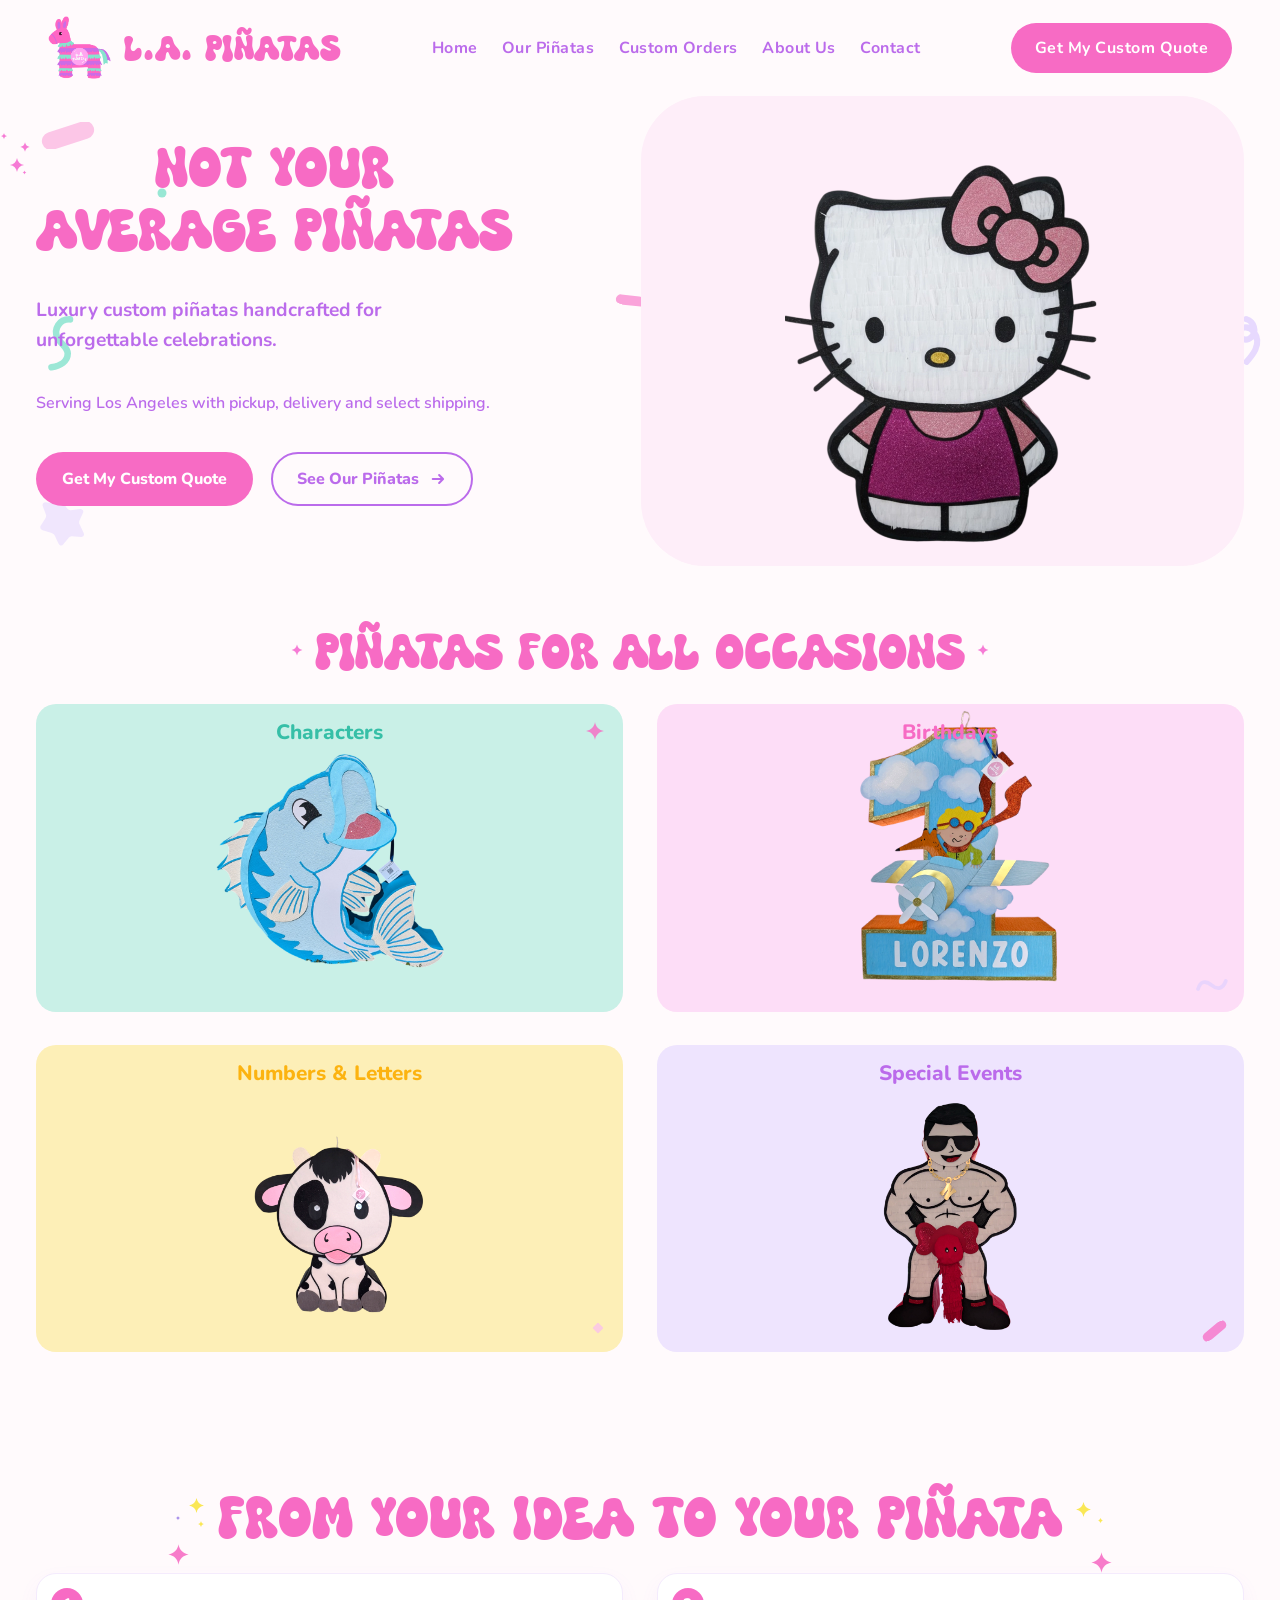
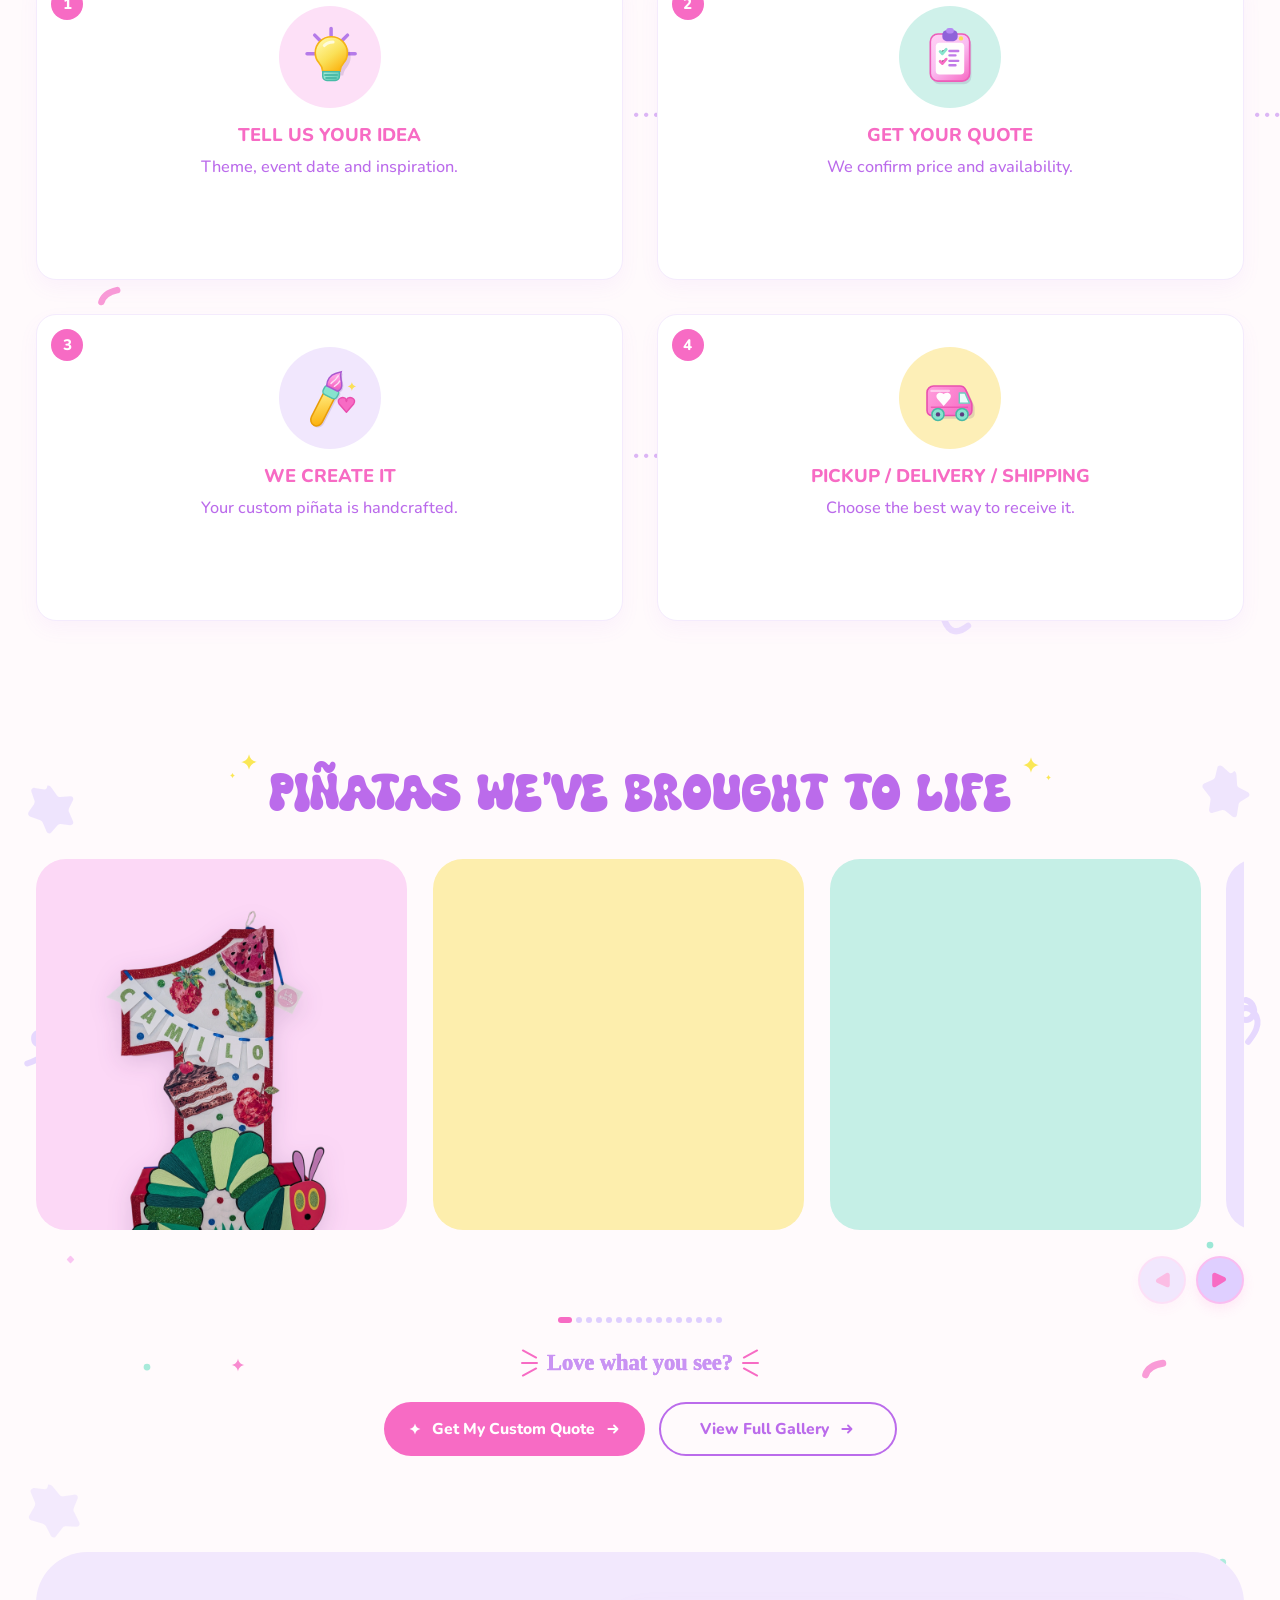
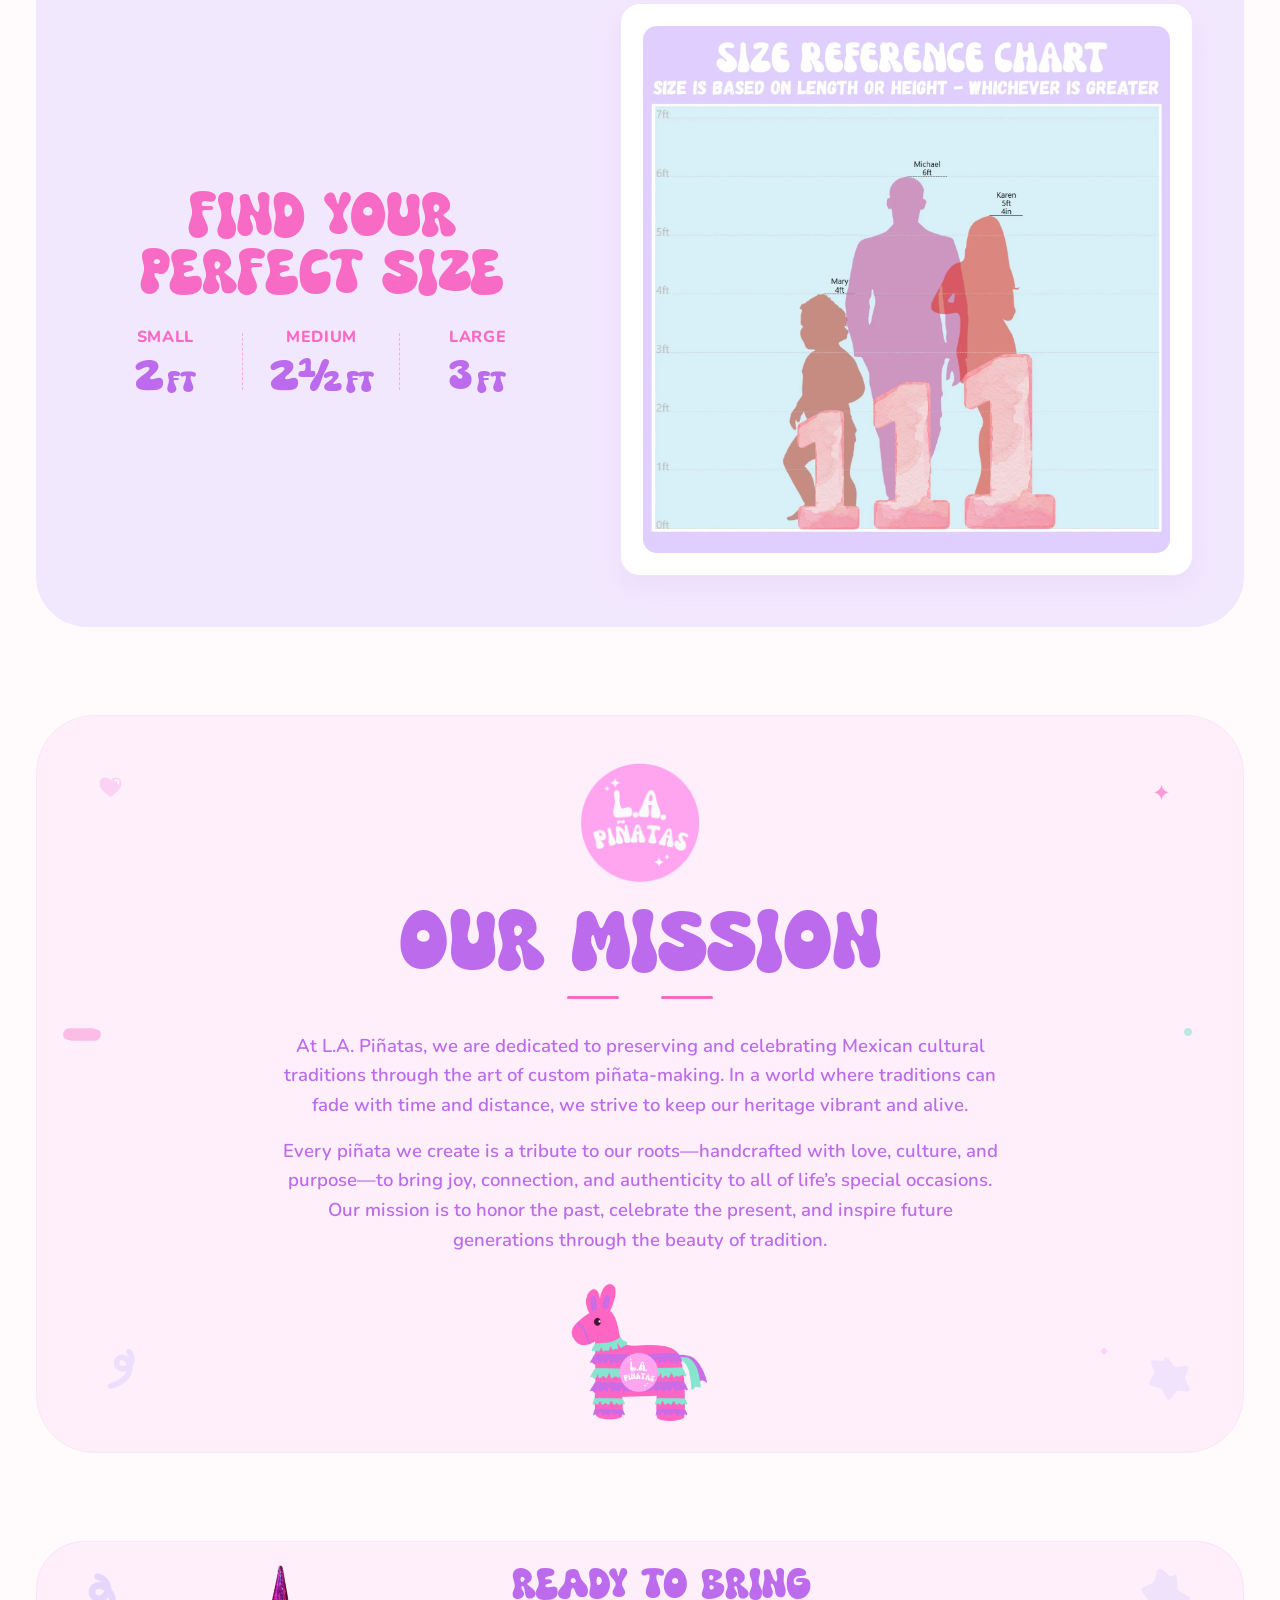
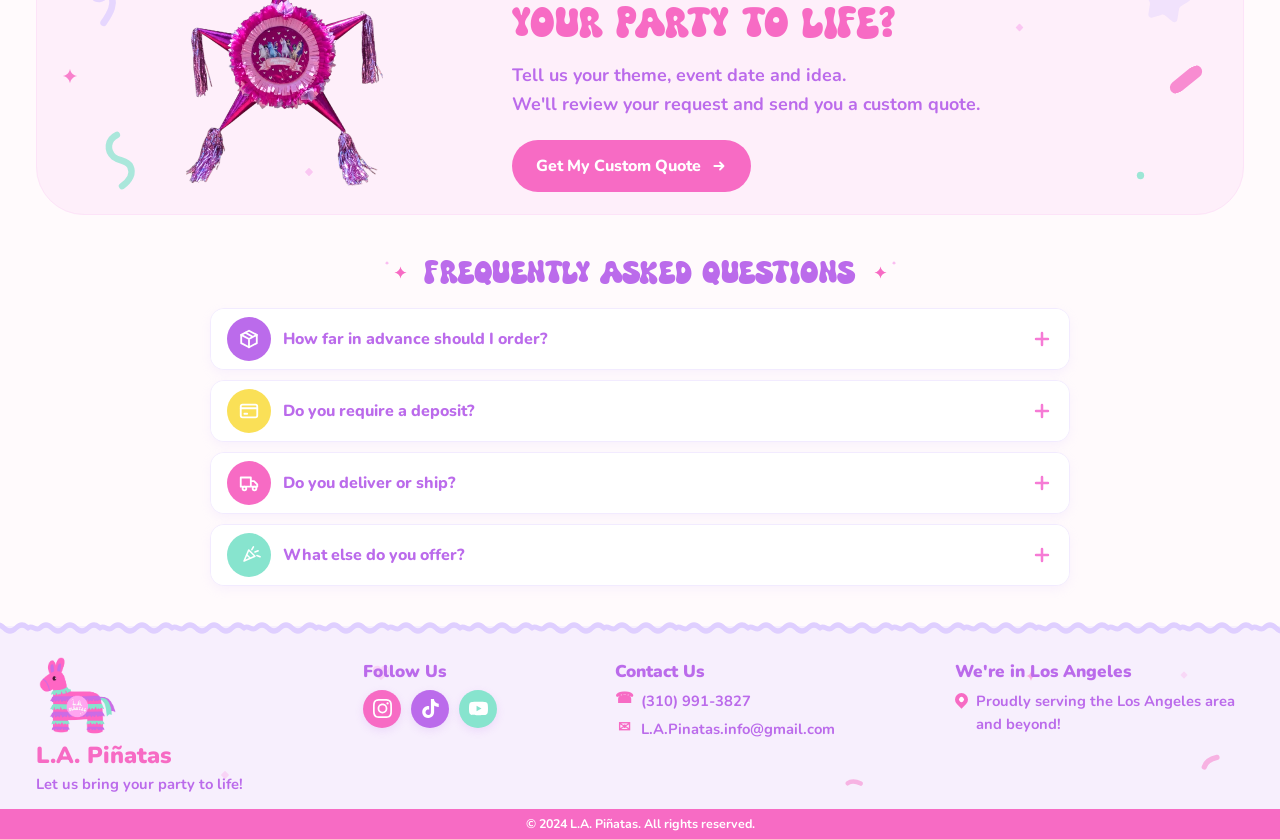
==== commit 17bd5c26: "Refine responsive layout and confetti" ====
--- a/index.html
+++ b/index.html
@@ -29,7 +29,6 @@
         </ul>
 
         <a class="site-nav__cta" href="https://docs.google.com/forms/d/e/1FAIpQLScoLGHIJ-0zX6YgYY72aCu_DUFqIfNjaMrX1rQ_hbqM1XWntA/viewform" target="_blank" rel="noopener noreferrer">
-          <span class="site-nav__cta-sparkle" aria-hidden="true"></span>
           Get My Custom Quote
         </a>
 
@@ -47,27 +46,32 @@
       <div class="site-nav__mobile-panel" id="mobile-navigation" hidden>
         <a class="site-nav__mobile-link" href="#home" aria-current="page">Home</a>
         <a class="site-nav__mobile-link" href="#our-pinatas">Our Piñatas</a>
-        <a class="site-nav__mobile-link" href="#custom-orders">Custom Orders</a>
         <a class="site-nav__mobile-link" href="#about">About Us</a>
         <a class="site-nav__mobile-link" href="#contact">Contact</a>
         <a class="site-nav__mobile-cta" href="https://docs.google.com/forms/d/e/1FAIpQLScoLGHIJ-0zX6YgYY72aCu_DUFqIfNjaMrX1rQ_hbqM1XWntA/viewform" target="_blank" rel="noopener noreferrer">
-          <span class="site-nav__cta-sparkle" aria-hidden="true"></span>
           Get My Custom Quote
         </a>
       </div>
+      <div class="site-nav__mobile-backdrop" aria-hidden="true" hidden></div>
     </div>
   </header>
 
   <main>
     <section class="hero" id="home" aria-labelledby="hero-title">
-      <div class="hero__mobile-confetti" aria-hidden="true">
-        <span class="hero__mobile-confetti-piece hero__mobile-confetti-piece--one"></span>
-        <span class="hero__mobile-confetti-piece hero__mobile-confetti-piece--two"></span>
-        <span class="hero__mobile-confetti-piece hero__mobile-confetti-piece--three"></span>
-        <span class="hero__mobile-confetti-piece hero__mobile-confetti-piece--four"></span>
-        <span class="hero__mobile-confetti-piece hero__mobile-confetti-piece--five"></span>
-        <span class="hero__mobile-confetti-piece hero__mobile-confetti-piece--six"></span>
-        <span class="hero__mobile-confetti-piece hero__mobile-confetti-piece--seven"></span>
+      <div class="section-confetti section-confetti--hero" aria-hidden="true">
+        <img class="section-confetti__piece hero-confetti__pill-large section-confetti__piece--tablet-extra" src="assets/images/confetti/pill.svg" alt="" aria-hidden="true">
+        <img class="section-confetti__piece hero-confetti__dot-left" src="assets/images/confetti/dot.svg" alt="" aria-hidden="true">
+        <img class="section-confetti__piece hero-confetti__streamer-left" src="assets/images/confetti/streamer.svg" alt="" aria-hidden="true">
+        <img class="section-confetti__piece hero-confetti__diamond-lower-left" src="assets/images/confetti/sparkle-diamond.svg" alt="" aria-hidden="true">
+        <img class="section-confetti__piece hero-confetti__star-lower-left" src="assets/images/confetti/party-crown.svg" alt="" aria-hidden="true">
+        <img class="section-confetti__piece hero-confetti__dot-center section-confetti__piece--desktop-extra" src="assets/images/confetti/dot.svg" alt="" aria-hidden="true">
+        <img class="section-confetti__piece hero-confetti__diamond-center section-confetti__piece--desktop-extra" src="assets/images/confetti/sparkle-diamond.svg" alt="" aria-hidden="true">
+        <img class="section-confetti__piece hero-confetti__pill-center section-confetti__piece--desktop-extra" src="assets/images/confetti/pill.svg" alt="" aria-hidden="true">
+        <img class="section-confetti__piece hero-confetti__star-top-right" src="assets/images/confetti/party-crown.svg" alt="" aria-hidden="true">
+        <img class="section-confetti__piece hero-confetti__sparkle-right section-confetti__piece--desktop-extra" src="assets/images/confetti/sparkle-4.svg" alt="" aria-hidden="true">
+        <img class="section-confetti__piece hero-confetti__loop-right" src="assets/images/confetti/looped-streamer.svg" alt="" aria-hidden="true">
+        <img class="section-confetti__piece hero-confetti__dot-right section-confetti__piece--tablet-extra" src="assets/images/confetti/dot.svg" alt="" aria-hidden="true">
+        <img class="section-confetti__piece hero-confetti__pill-lower-right" src="assets/images/confetti/pill.svg" alt="" aria-hidden="true">
       </div>
       <div class="container hero__layout">
         <div class="hero__copy">
@@ -86,13 +90,11 @@
             Luxury custom piñatas handcrafted for unforgettable celebrations.
           </p>
           <p class="hero__location">
-            <span class="hero__heart" aria-hidden="true"></span>
             Serving Los Angeles with pickup, delivery and select shipping.
           </p>
 
           <div class="hero__actions">
             <a class="hero__button hero__button--primary" href="https://docs.google.com/forms/d/e/1FAIpQLScoLGHIJ-0zX6YgYY72aCu_DUFqIfNjaMrX1rQ_hbqM1XWntA/viewform" target="_blank" rel="noopener noreferrer">
-              <span class="hero__sparkle" aria-hidden="true"></span>
               Get My Custom Quote
             </a>
             <a class="hero__button hero__button--secondary" href="#gallery">
@@ -102,6 +104,7 @@
           </div>
 
           <p class="hero__support">No payment required • Custom quote</p>
+
         </div>
 
         <div class="hero__visual">
@@ -130,6 +133,7 @@
         <div class="collections__grid">
           <a class="collections__card collections__card--characters" href="#gallery">
             <span class="collections__card-title">Characters</span>
+            <img class="collections__card-confetti collections__card-confetti--characters" src="assets/images/confetti/sparkle-4.svg" alt="" aria-hidden="true">
             <img
               class="collections__card-image collections__card-image--character"
               src="assets/images/trans-img/blue-fish.webp"
@@ -139,6 +143,7 @@
 
           <a class="collections__card collections__card--birthdays" href="#gallery">
             <span class="collections__card-title">Birthdays</span>
+            <img class="collections__card-confetti collections__card-confetti--birthdays section-confetti__piece--tablet-extra" src="assets/images/confetti/squiggle.svg" alt="" aria-hidden="true">
             <picture class="collections__card-picture">
               <source media="(max-width: 600px)" srcset="assets/images/trans-img/lorenzo-1.webp">
               <img
@@ -151,6 +156,7 @@
 
           <a class="collections__card collections__card--numbers" href="#gallery">
             <span class="collections__card-title">Numbers &amp; Letters</span>
+            <img class="collections__card-confetti collections__card-confetti--numbers" src="assets/images/confetti/sparkle-diamond.svg" alt="" aria-hidden="true">
             <picture class="collections__card-picture">
               <source media="(max-width: 600px)" srcset="assets/images/trans-img/cow.webp">
               <img
@@ -163,6 +169,7 @@
 
           <a class="collections__card collections__card--events" href="#gallery">
             <span class="collections__card-title">Special Events</span>
+            <img class="collections__card-confetti collections__card-confetti--events section-confetti__piece--tablet-extra" src="assets/images/confetti/pill.svg" alt="" aria-hidden="true">
             <img
               class="collections__card-image collections__card-image--event"
               src="assets/images/trans-img/party-guy.webp"
@@ -175,6 +182,16 @@
     </section>
 
     <section class="process" id="custom-orders" aria-labelledby="process-title">
+      <div class="section-confetti section-confetti--process" aria-hidden="true">
+        <img class="section-confetti__piece process-confetti__dot-left" src="assets/images/confetti/dot.svg" alt="" aria-hidden="true">
+        <img class="section-confetti__piece process-confetti__curve-left" src="assets/images/confetti/curved-pill.svg" alt="" aria-hidden="true">
+        <img class="section-confetti__piece process-confetti__star-left" src="assets/images/confetti/sparkle-4.svg" alt="" aria-hidden="true">
+        <img class="section-confetti__piece process-confetti__diamond-left section-confetti__piece--desktop-extra" src="assets/images/confetti/sparkle-diamond.svg" alt="" aria-hidden="true">
+        <img class="section-confetti__piece process-confetti__dot-right" src="assets/images/confetti/dot.svg" alt="" aria-hidden="true">
+        <img class="section-confetti__piece process-confetti__pill-right" src="assets/images/confetti/pill.svg" alt="" aria-hidden="true">
+        <img class="section-confetti__piece process-confetti__star-right" src="assets/images/confetti/sparkle-4.svg" alt="" aria-hidden="true">
+        <img class="section-confetti__piece process-confetti__squiggle-bottom section-confetti__piece--desktop-extra" src="assets/images/confetti/squiggle.svg" alt="" aria-hidden="true">
+      </div>
       <div class="container">
         <div class="process__heading">
           <img class="process__sparkle process__sparkle--left" src="assets/images/icons/confetti/sparkle.svg" alt="" aria-hidden="true">
@@ -226,6 +243,17 @@
     </section>
 
     <section class="gallery-showcase" id="gallery" aria-labelledby="gallery-showcase-title">
+      <div class="section-confetti section-confetti--gallery" aria-hidden="true">
+        <img class="section-confetti__piece gallery-confetti__star-left" src="assets/images/confetti/party-crown.svg" alt="" aria-hidden="true">
+        <img class="section-confetti__piece gallery-confetti__loop-left" src="assets/images/confetti/looped-streamer.svg" alt="" aria-hidden="true">
+        <img class="section-confetti__piece gallery-confetti__diamond-left" src="assets/images/confetti/sparkle-diamond.svg" alt="" aria-hidden="true">
+        <img class="section-confetti__piece gallery-confetti__dot-left section-confetti__piece--desktop-extra" src="assets/images/confetti/dot.svg" alt="" aria-hidden="true">
+        <img class="section-confetti__piece gallery-confetti__star-right" src="assets/images/confetti/party-crown.svg" alt="" aria-hidden="true">
+        <img class="section-confetti__piece gallery-confetti__loop-right" src="assets/images/confetti/looped-streamer.svg" alt="" aria-hidden="true">
+        <img class="section-confetti__piece gallery-confetti__dot-right" src="assets/images/confetti/dot.svg" alt="" aria-hidden="true">
+        <img class="section-confetti__piece gallery-confetti__pill-right" src="assets/images/confetti/curved-pill.svg" alt="" aria-hidden="true">
+        <img class="section-confetti__piece gallery-confetti__sparkle-lower section-confetti__piece--desktop-extra" src="assets/images/confetti/sparkle-4.svg" alt="" aria-hidden="true">
+      </div>
       <div class="container">
         <div class="gallery-showcase__heading">
           <img class="gallery-showcase__sparkle gallery-showcase__sparkle--left" src="assets/images/icons/confetti/sparkle.svg" alt="" aria-hidden="true">
@@ -235,23 +263,17 @@
           <img class="gallery-showcase__sparkle gallery-showcase__sparkle--right-small" src="assets/images/icons/confetti/sparkle.svg" alt="" aria-hidden="true">
         </div>
 
-        <div class="gallery-showcase__grid">
-          <article class="gallery-showcase__card gallery-showcase__card--pink">
-            <img src="assets/images/trans-img/caterpillar-1.webp" alt="Caterpillar custom piñata">
-          </article>
-
-          <article class="gallery-showcase__card gallery-showcase__card--lavender">
-            <img src="assets/images/trans-img/jasmine-m.webp" alt="Jasmine letter piñata">
-          </article>
-
-          <article class="gallery-showcase__card gallery-showcase__card--mint">
-            <img src="assets/images/trans-img/brown-bull.webp" alt="Brown bull custom piñata">
-          </article>
-
-          <article class="gallery-showcase__card gallery-showcase__card--yellow">
-            <img src="assets/images/trans-img/cookie-monster.webp" alt="Cookie Monster custom piñata">
-          </article>
-        </div>
+        <div class="gallery-showcase__carousel">
+          <div class="gallery-showcase__grid" aria-label="Piñata projects"></div>
+
+          <div class="gallery-showcase__carousel-controls" aria-label="Gallery navigation">
+            <button class="gallery-showcase__carousel-control gallery-showcase__carousel-control--previous" type="button" aria-label="Previous gallery item"><span class="gallery-nav-button__icon" aria-hidden="true"><svg viewBox="0 0 24 24" focusable="false"><path d="M7.2 4.45c-1.72-1.04-3.7.19-3.7 2.2v10.7c0 2.01 1.98 3.24 3.7 2.2l10.18-6.12c1.68-1.01 1.68-3.43 0-4.44L7.2 4.45Z"></path></svg></span></button>
+            <button class="gallery-showcase__carousel-control gallery-showcase__carousel-control--next" type="button" aria-label="Next gallery item"><span class="gallery-nav-button__icon" aria-hidden="true"><svg viewBox="0 0 24 24" focusable="false"><path d="M7.2 4.45c-1.72-1.04-3.7.19-3.7 2.2v10.7c0 2.01 1.98 3.24 3.7 2.2l10.18-6.12c1.68-1.01 1.68-3.43 0-4.44L7.2 4.45Z"></path></svg></span></button>
+          </div>
+        </div>
+
+        <div class="gallery-showcase__pagination" aria-hidden="true"></div>
+        <p class="gallery-showcase__status" aria-live="polite"></p>
 
         <p class="gallery-showcase__prompt">
           <span class="gallery-showcase__prompt-marks gallery-showcase__prompt-marks--left" aria-hidden="true"><i></i><i></i><i></i></span>
@@ -273,12 +295,32 @@
       </div>
     </section>
 
+    <div class="mobile-gallery-modal" id="mobile-gallery-modal" role="dialog" aria-modal="true" aria-label="Piñata gallery" hidden>
+      <div class="mobile-gallery-modal__dialog">
+        <button class="mobile-gallery-modal__close" type="button" aria-label="Close gallery">&times;</button>
+        <h3 class="mobile-gallery-modal__title" id="mobile-gallery-modal-title"></h3>
+        <button class="mobile-gallery-modal__nav mobile-gallery-modal__nav--previous" type="button" aria-label="Previous media"><span class="gallery-nav-button__icon" aria-hidden="true"><svg viewBox="0 0 24 24" focusable="false"><path d="M7.2 4.45c-1.72-1.04-3.7.19-3.7 2.2v10.7c0 2.01 1.98 3.24 3.7 2.2l10.18-6.12c1.68-1.01 1.68-3.43 0-4.44L7.2 4.45Z"></path></svg></span></button>
+        <div class="mobile-gallery-modal__track"></div>
+        <button class="mobile-gallery-modal__nav mobile-gallery-modal__nav--next" type="button" aria-label="Next media"><span class="gallery-nav-button__icon" aria-hidden="true"><svg viewBox="0 0 24 24" focusable="false"><path d="M7.2 4.45c-1.72-1.04-3.7.19-3.7 2.2v10.7c0 2.01 1.98 3.24 3.7 2.2l10.18-6.12c1.68-1.01 1.68-3.43 0-4.44L7.2 4.45Z"></path></svg></span></button>
+        <div class="mobile-gallery-modal__pagination" aria-hidden="true"></div>
+        <p class="mobile-gallery-modal__status" aria-live="polite"></p>
+        <p class="mobile-gallery-modal__hint">Swipe to see this piñata’s photos and videos</p>
+      </div>
+    </div>
+
     <section class="size-reference" id="size-guide" aria-labelledby="size-reference-title">
+      <div class="section-confetti section-confetti--size" aria-hidden="true">
+        <img class="section-confetti__piece size-confetti__star" src="assets/images/confetti/party-crown.svg" alt="" aria-hidden="true">
+        <img class="section-confetti__piece size-confetti__dot" src="assets/images/confetti/dot.svg" alt="" aria-hidden="true">
+        <img class="section-confetti__piece size-confetti__sparkle" src="assets/images/confetti/sparkle-4.svg" alt="" aria-hidden="true">
+        <img class="section-confetti__piece size-confetti__diamond" src="assets/images/confetti/sparkle-diamond.svg" alt="" aria-hidden="true">
+        <img class="section-confetti__piece size-confetti__pill section-confetti__piece--desktop-extra" src="assets/images/confetti/pill.svg" alt="" aria-hidden="true">
+      </div>
       <div class="container">
         <div class="size-reference__surface">
           <div class="size-reference__content">
             <div class="size-reference__details">
-              <h2 class="size-reference__title" id="size-reference-title">Find Your Perfect Size</h2>
+              <h2 class="size-reference__title" id="size-reference-title"><span>Find Your</span> <span>Perfect Size</span></h2>
 
               <dl class="size-reference__measurements">
                 <div class="size-reference__measurement">
@@ -295,7 +337,6 @@
                 </div>
               </dl>
 
-              <a class="size-reference__button" href="https://docs.google.com/forms/d/e/1FAIpQLScoLGHIJ-0zX6YgYY72aCu_DUFqIfNjaMrX1rQ_hbqM1XWntA/viewform" target="_blank" rel="noopener noreferrer">Get My Custom Quote</a>
             </div>
 
             <div class="size-reference__chart">
@@ -309,12 +350,15 @@
     <section class="mission" id="about" aria-labelledby="mission-title">
       <div class="container">
         <div class="mission__surface">
-          <img class="mission__confetti mission__confetti--sparkle" src="assets/images/icons/confetti/sparkle.svg" alt="" aria-hidden="true">
-          <img class="mission__confetti mission__confetti--heart" src="assets/images/icons/confetti/heart.svg" alt="" aria-hidden="true">
-          <img class="mission__confetti mission__confetti--square" src="assets/images/icons/confetti/square.svg" alt="" aria-hidden="true">
-          <img class="mission__confetti mission__confetti--streamer" src="assets/images/icons/confetti/streamer-2.svg" alt="" aria-hidden="true">
-          <img class="mission__confetti mission__confetti--squiggle" src="assets/images/icons/confetti/squiggle.svg" alt="" aria-hidden="true">
-
+          <div class="section-confetti section-confetti--mission" aria-hidden="true">
+            <img class="section-confetti__piece mission-confetti__heart" src="assets/images/confetti/heart.svg" alt="" aria-hidden="true">
+            <img class="section-confetti__piece mission-confetti__sparkle" src="assets/images/confetti/sparkle-4.svg" alt="" aria-hidden="true">
+            <img class="section-confetti__piece mission-confetti__pill" src="assets/images/confetti/pill.svg" alt="" aria-hidden="true">
+            <img class="section-confetti__piece mission-confetti__dot" src="assets/images/confetti/dot.svg" alt="" aria-hidden="true">
+            <img class="section-confetti__piece mission-confetti__loop" src="assets/images/confetti/looped-streamer.svg" alt="" aria-hidden="true">
+            <img class="section-confetti__piece mission-confetti__star" src="assets/images/confetti/party-crown.svg" alt="" aria-hidden="true">
+            <img class="section-confetti__piece mission-confetti__diamond section-confetti__piece--desktop-extra" src="assets/images/confetti/sparkle-diamond.svg" alt="" aria-hidden="true">
+          </div>
           <div class="mission__content">
             <img class="mission__logo" src="assets/images/logo/circle-logo.png" alt="L.A. Piñatas logo">
             <h2 class="mission__title" id="mission-title">Our Mission</h2>
@@ -327,7 +371,6 @@
 
             <div class="mission__copy">
               <p>At L.A. Piñatas, we are dedicated to preserving and celebrating Mexican cultural traditions through the art of custom piñata-making. In a world where traditions can fade with time and distance, we strive to keep our heritage vibrant and alive.</p>
-              <span class="mission__copy-sparkle" aria-hidden="true"></span>
               <p>Every piñata we create is a tribute to our roots—handcrafted with love, culture, and purpose—to bring joy, connection, and authenticity to all of life’s special occasions. Our mission is to honor the past, celebrate the present, and inspire future generations through the beauty of tradition.</p>
             </div>
 
@@ -340,11 +383,16 @@
     <section class="closing-cta" id="contact" aria-labelledby="closing-cta-title">
       <div class="container">
         <div class="closing-cta__surface">
-          <img class="closing-cta__confetti closing-cta__confetti--sparkle" src="assets/images/icons/confetti/sparkle.svg" alt="" aria-hidden="true">
-          <img class="closing-cta__confetti closing-cta__confetti--square" src="assets/images/icons/confetti/square.svg" alt="" aria-hidden="true">
-          <img class="closing-cta__confetti closing-cta__confetti--streamer" src="assets/images/icons/confetti/streamer-3.svg" alt="" aria-hidden="true">
-          <img class="closing-cta__confetti closing-cta__confetti--squiggle" src="assets/images/icons/confetti/squiggle-2.svg" alt="" aria-hidden="true">
-
+          <div class="section-confetti section-confetti--closing" aria-hidden="true">
+            <img class="section-confetti__piece closing-confetti__loop-left" src="assets/images/confetti/looped-streamer.svg" alt="" aria-hidden="true">
+            <img class="section-confetti__piece closing-confetti__streamer-left" src="assets/images/confetti/streamer.svg" alt="" aria-hidden="true">
+            <img class="section-confetti__piece closing-confetti__sparkle-left" src="assets/images/confetti/sparkle-4.svg" alt="" aria-hidden="true">
+            <img class="section-confetti__piece closing-confetti__diamond-left" src="assets/images/confetti/sparkle-diamond.svg" alt="" aria-hidden="true">
+            <img class="section-confetti__piece closing-confetti__star-right" src="assets/images/confetti/party-crown.svg" alt="" aria-hidden="true">
+            <img class="section-confetti__piece closing-confetti__pill-right" src="assets/images/confetti/pill.svg" alt="" aria-hidden="true">
+            <img class="section-confetti__piece closing-confetti__dot-right" src="assets/images/confetti/dot.svg" alt="" aria-hidden="true">
+            <img class="section-confetti__piece closing-confetti__diamond-right section-confetti__piece--desktop-extra" src="assets/images/confetti/sparkle-diamond.svg" alt="" aria-hidden="true">
+          </div>
           <div class="closing-cta__visual">
             <img class="closing-cta__star" src="assets/images/trans-img/pink-star-footer.webp" alt="Pink star piñata">
           </div>
@@ -356,7 +404,6 @@
             </h2>
             <p class="closing-cta__copy">Tell us your theme, event date and idea.<br>We'll review your request and send you a custom quote.</p>
             <a class="closing-cta__button" href="https://docs.google.com/forms/d/e/1FAIpQLScoLGHIJ-0zX6YgYY72aCu_DUFqIfNjaMrX1rQ_hbqM1XWntA/viewform" target="_blank" rel="noopener noreferrer">
-              <span class="closing-cta__button-sparkle" aria-hidden="true"></span>
               Get My Custom Quote
               <span class="closing-cta__button-arrow" aria-hidden="true"></span>
             </a>
@@ -373,11 +420,19 @@
             <img class="faq__sparkle faq__sparkle--small-one" src="assets/images/icons/confetti/sparkle.svg" alt="">
             <img class="faq__sparkle faq__sparkle--small-two" src="assets/images/icons/confetti/sparkle.svg" alt="">
           </span>
+          <span class="faq__sparkle-group faq__sparkle-group--left faq__sparkle-group--desktop-confetti" aria-hidden="true">
+            <img class="faq__sparkle faq__sparkle--medium" src="assets/images/confetti/sparkle-4.svg" alt="" aria-hidden="true">
+            <img class="faq__sparkle faq__sparkle--small-one" src="assets/images/confetti/sparkle-diamond.svg" alt="" aria-hidden="true">
+          </span>
           <h2 class="faq__title" id="faq-title">Frequently Asked Questions</h2>
           <span class="faq__sparkle-group faq__sparkle-group--right" aria-hidden="true">
             <img class="faq__sparkle faq__sparkle--medium" src="assets/images/icons/confetti/sparkle.svg" alt="">
             <img class="faq__sparkle faq__sparkle--small-one" src="assets/images/icons/confetti/sparkle.svg" alt="">
             <img class="faq__sparkle faq__sparkle--small-two" src="assets/images/icons/confetti/sparkle.svg" alt="">
+          </span>
+          <span class="faq__sparkle-group faq__sparkle-group--right faq__sparkle-group--desktop-confetti" aria-hidden="true">
+            <img class="faq__sparkle faq__sparkle--medium" src="assets/images/confetti/sparkle-4.svg" alt="" aria-hidden="true">
+            <img class="faq__sparkle faq__sparkle--small-one" src="assets/images/confetti/sparkle-diamond.svg" alt="" aria-hidden="true">
           </span>
         </div>
 
@@ -469,18 +524,16 @@
   <div class="footer-divider" aria-hidden="true"></div>
   <footer class="site-footer" aria-labelledby="footer-brand-title">
     <div class="site-footer__body">
-      <div class="container">
-        <div class="site-footer__decor" aria-hidden="true">
-          <span class="site-footer__confetti site-footer__confetti--brand-sparkle"></span>
-          <span class="site-footer__confetti site-footer__confetti--brand-dot"></span>
-          <span class="site-footer__confetti site-footer__confetti--brand-diamond"></span>
-          <span class="site-footer__confetti site-footer__confetti--social-sparkle"></span>
-          <span class="site-footer__confetti site-footer__confetti--social-dot"></span>
-          <span class="site-footer__confetti site-footer__confetti--contact-diamond"></span>
-          <span class="site-footer__confetti site-footer__confetti--contact-streamer"></span>
-          <span class="site-footer__confetti site-footer__confetti--location-dot"></span>
-        </div>
-
+      <div class="section-confetti section-confetti--footer" aria-hidden="true">
+        <img class="section-confetti__piece footer-confetti__dot-brand" src="assets/images/confetti/sparkle-diamond.svg" alt="" aria-hidden="true">
+        <img class="section-confetti__piece footer-confetti__diamond-brand" src="assets/images/confetti/sparkle-diamond.svg" alt="" aria-hidden="true">
+        <img class="section-confetti__piece footer-confetti__heart" src="assets/images/confetti/heart.svg" alt="" aria-hidden="true">
+        <img class="section-confetti__piece footer-confetti__loop" src="assets/images/confetti/curved-pill.svg" alt="" aria-hidden="true">
+        <img class="section-confetti__piece footer-confetti__dot-contact" src="assets/images/confetti/sparkle-4.svg" alt="" aria-hidden="true">
+        <img class="section-confetti__piece footer-confetti__pill-location" src="assets/images/confetti/curved-pill.svg" alt="" aria-hidden="true">
+        <img class="section-confetti__piece footer-confetti__diamond-location section-confetti__piece--desktop-extra" src="assets/images/confetti/sparkle-diamond.svg" alt="" aria-hidden="true">
+      </div>
+      <div class="container">
         <div class="site-footer__grid">
           <section class="site-footer__brand">
             <img src="assets/images/logo/donkey-logo.png" alt="L.A. Pi&ntilde;atas donkey logo">
@@ -491,13 +544,13 @@
           <section class="site-footer__column" aria-labelledby="footer-social-title">
             <h2 id="footer-social-title">Follow Us</h2>
             <nav class="site-footer__socials" aria-label="Social media">
-              <a href="#" aria-label="Follow L.A. Pi&ntilde;atas on Instagram">
+              <a href="https://www.instagram.com/l.a.pinatas/" target="_blank" rel="noopener noreferrer" aria-label="Follow L.A. Pi&ntilde;atas on Instagram">
                 <img src="assets/images/icons/social/instagram.svg" alt="">
               </a>
-              <a href="#" aria-label="Follow L.A. Pi&ntilde;atas on TikTok">
+              <a href="https://www.tiktok.com/@l.a.pinatas" target="_blank" rel="noopener noreferrer" aria-label="Follow L.A. Pi&ntilde;atas on TikTok">
                 <img src="assets/images/icons/social/tiktok.svg" alt="">
               </a>
-              <a href="#" aria-label="Watch L.A. Pi&ntilde;atas on YouTube">
+              <a href="https://www.youtube.com/@L.A.Pinatas" target="_blank" rel="noopener noreferrer" aria-label="Watch L.A. Pi&ntilde;atas on YouTube">
                 <img src="assets/images/icons/social/youtube.svg" alt="">
               </a>
             </nav>
@@ -507,8 +560,7 @@
             <h2 id="footer-contact-title">Contact Us</h2>
             <ul class="site-footer__contact-list">
               <li><span class="site-footer__contact-mark" aria-hidden="true">&#9742;</span><a href="tel:+13109913827">(310) 991-3827</a></li>
-              <li><span class="site-footer__contact-mark" aria-hidden="true">&#9993;</span><a href="mailto:L.A.Pinatas.info@gmail.com">L.A.Pinatas.info@gmail.com</a></li>
-              <li><span class="site-footer__contact-mark" aria-hidden="true">@</span><a href="#">@L.A.Pinatas</a></li>
+              <li><span class="site-footer__contact-mark site-footer__contact-mark--email" aria-hidden="true"><span class="site-footer__contact-email-legacy">&#9993;</span><svg viewBox="0 0 24 24" width="18" height="18" fill="none" stroke="currentColor" stroke-width="2" stroke-linecap="round" stroke-linejoin="round" focusable="false"><rect x="3" y="5" width="18" height="14" rx="2"></rect><path d="m3 7 9 6 9-6"></path></svg></span><a href="mailto:L.A.Pinatas.info@gmail.com">L.A.Pinatas.info@gmail.com</a></li>
             </ul>
           </section>
 
--- a/css/style.css
+++ b/css/style.css
@@ -307,7 +307,6 @@
 /* Hero Part 1 */
 .hero {
   overflow: hidden;
-  padding: clamp(28px, 3vw, 44px) 0 clamp(56px, 6vw, 80px);
 }
 
 .hero__layout {
@@ -452,6 +451,7 @@
 }
 
 .hero__support {
+  display: none;
   margin-top: 12px;
   color: var(--text-dark);
   font-size: 0.9rem;
@@ -594,7 +594,7 @@
 
 /* Hero Part 2 */
 .collections {
-  margin-top: -68px;
+  margin-top: 0;
   padding: 12px 0 56px;
 }
 
@@ -1088,7 +1088,7 @@
 
 /* Gallery Showcase */
 .gallery-showcase {
-  padding: 36px 0 48px;
+  padding-block: 0;
 }
 
 .gallery-showcase__heading {
@@ -1097,6 +1097,8 @@
   width: fit-content;
   max-width: 100%;
   margin: 0 auto 14px;
+  padding-top: clamp(10px, 2vw, 20px);
+  padding-bottom: 10px;
   align-items: center;
   justify-content: center;
 }
@@ -1180,31 +1182,56 @@
   background: color-mix(in srgb, var(--yellow) 48%, var(--background));
 }
 
-.gallery-showcase__card > img {
+.gallery-showcase__card:nth-child(9) {
+  background: color-mix(in srgb, var(--mint) 48%, var(--background));
+}
+
+.gallery-showcase__card--jasmine {
+  background: color-mix(in srgb, var(--yellow) 48%, var(--background));
+}
+
+.gallery-showcase__card--cookie-monster {
+  background: color-mix(in srgb, var(--lavender) 55%, var(--background));
+}
+
+.gallery-showcase__card[data-gallery-project="blue-fish"] {
+  background: color-mix(in srgb, var(--light-pink) 55%, var(--background));
+}
+
+.gallery-showcase__card-media {
+  display: contents;
+}
+
+.gallery-showcase__card > img,
+.gallery-showcase__card > .gallery-showcase__card-media > img {
   width: 92%;
   height: 112%;
   object-fit: contain;
   transform: translateY(12px);
 }
 
-.gallery-showcase__card--pink > img {
+.gallery-showcase__card--pink > img,
+.gallery-showcase__card--pink > .gallery-showcase__card-media > img {
   width: 86%;
   height: 100%;
   filter: brightness(1.14) contrast(1.03);
   transform: translateY(9px);
 }
 
-.gallery-showcase__card--lavender > img {
+.gallery-showcase__card--lavender > img,
+.gallery-showcase__card--lavender > .gallery-showcase__card-media > img {
   width: 92%;
   filter: brightness(1.14) contrast(1.03);
   transform: translateY(8px);
 }
 
-.gallery-showcase__card--mint > img {
+.gallery-showcase__card--mint > img,
+.gallery-showcase__card--mint > .gallery-showcase__card-media > img {
   width: 80%;
 }
 
-.gallery-showcase__card--yellow > img {
+.gallery-showcase__card--yellow > img,
+.gallery-showcase__card--yellow > .gallery-showcase__card-media > img {
   width: 78%;
 }
 
@@ -1311,10 +1338,6 @@
 }
 
 @media (max-width: 560px) {
-  .gallery-showcase {
-    padding: 40px 0 52px;
-  }
-
   .gallery-showcase__heading {
     margin-bottom: 22px;
   }
@@ -1374,10 +1397,6 @@
 
   .process__icon-circle {
     margin-bottom: 12px;
-  }
-
-  .gallery-showcase {
-    padding: 12px 0 20px;
   }
 
   .gallery-showcase__heading {
@@ -2362,7 +2381,7 @@
 }
 
 .site-footer__socials a:nth-child(3) {
-  background: #ff0000;
+  background: #87e4ce;
 }
 
 .site-footer__socials a:hover {
@@ -2416,6 +2435,10 @@
   font-size: 0.95rem;
   font-weight: 900;
   line-height: 1;
+}
+
+.site-footer__contact-mark--email svg {
+  display: none;
 }
 
 .site-footer__contact-mark--pin {
@@ -2782,11 +2805,6 @@
     padding-bottom: 12px;
   }
 
-  .gallery-showcase {
-    padding-top: 8px;
-    padding-bottom: 12px;
-  }
-
   .gallery-showcase__heading {
     margin-bottom: 5px;
   }
@@ -3121,6 +3139,7 @@
 
 .collections__card-image,
 .gallery-showcase__card > img,
+.gallery-showcase__card > .gallery-showcase__card-media > img,
 .collections__card-arrow {
   transition: transform 0.3s ease;
 }
@@ -3148,16 +3167,20 @@
     transform: translateX(4px);
   }
 
-  .gallery-showcase__card--pink:hover > img {
+  .gallery-showcase__card--pink:hover > img,
+  .gallery-showcase__card--pink:hover > .gallery-showcase__card-media > img {
     transform: translateY(9px) scale(1.14);
   }
 
-  .gallery-showcase__card--lavender:hover > img {
+  .gallery-showcase__card--lavender:hover > img,
+  .gallery-showcase__card--lavender:hover > .gallery-showcase__card-media > img {
     transform: translateY(8px) scale(1.14);
   }
 
   .gallery-showcase__card--mint:hover > img,
-  .gallery-showcase__card--yellow:hover > img {
+  .gallery-showcase__card--mint:hover > .gallery-showcase__card-media > img,
+  .gallery-showcase__card--yellow:hover > img,
+  .gallery-showcase__card--yellow:hover > .gallery-showcase__card-media > img {
     transform: translateY(12px) scale(1.14);
   }
 }
@@ -3168,16 +3191,20 @@
     transform: translateY(-5px);
   }
 
-  .gallery-showcase__card--pink:active > img {
+  .gallery-showcase__card--pink:active > img,
+  .gallery-showcase__card--pink:active > .gallery-showcase__card-media > img {
     transform: translateY(9px) scale(1.14);
   }
 
-  .gallery-showcase__card--lavender:active > img {
+  .gallery-showcase__card--lavender:active > img,
+  .gallery-showcase__card--lavender:active > .gallery-showcase__card-media > img {
     transform: translateY(8px) scale(1.14);
   }
 
   .gallery-showcase__card--mint:active > img,
-  .gallery-showcase__card--yellow:active > img {
+  .gallery-showcase__card--mint:active > .gallery-showcase__card-media > img,
+  .gallery-showcase__card--yellow:active > img,
+  .gallery-showcase__card--yellow:active > .gallery-showcase__card-media > img {
     transform: translateY(12px) scale(1.14);
   }
 }
@@ -3213,6 +3240,7 @@
   .gallery-showcase__card,
   .collections__card-image,
   .gallery-showcase__card > img,
+  .gallery-showcase__card > .gallery-showcase__card-media > img,
   .collections__card-arrow,
   .process__card,
   .process__icon-circle {
@@ -3315,9 +3343,7 @@
   }
 
   .hero__badge {
-    top: 14%;
-    left: 12px;
-    width: clamp(86px, 11vw, 112px);
+    display: none;
   }
 
   .collections {
@@ -3380,10 +3406,6 @@
 
   .process__description {
     font-size: 1rem;
-  }
-
-  .gallery-showcase {
-    padding: 64px 0 28px;
   }
 
   .gallery-showcase__heading {
@@ -3871,19 +3893,21 @@
     min-height: 0;
     height: clamp(390px, 105vw, 420px);
     aspect-ratio: auto;
-    padding: 12px 7px 0;
+    padding: 22px 2px 0;
     align-self: start;
     justify-self: end;
+    place-items: start center;
     border-radius: clamp(28px, 8vw, 38px);
   }
 
   .hero__pinata {
-    width: 108%;
+    justify-self: center;
+    width: 100%;
     height: auto;
-    max-width: none;
+    max-width: 190px;
     max-height: calc(100% - 10px);
     object-fit: contain;
-    object-position: center bottom;
+    object-position: center top;
   }
 
   .hero__badge {
@@ -3942,6 +3966,7 @@
   }
 
   .hero__support {
+    display: block;
     margin-top: 12px;
     font-size: 0.72rem;
     line-height: 1.35;
@@ -3954,6 +3979,39 @@
     overflow-x: clip;
   }
 
+  .site-header {
+    padding: 12px 0;
+  }
+
+  .site-header .container {
+    width: calc(100% - 40px);
+  }
+
+  .site-nav {
+    grid-template-columns: minmax(0, 1fr) auto;
+    gap: 14px;
+  }
+
+  .site-nav__brand {
+    min-width: 0;
+    gap: 8px;
+  }
+
+  .site-nav__brand-logo {
+    width: clamp(52px, 15vw, 60px);
+  }
+
+  .site-nav__brand-name {
+    min-width: 0;
+    font-size: clamp(1.35rem, 6.5vw, 1.7rem);
+  }
+
+  .site-nav__toggle {
+    width: 44px;
+    height: 44px;
+    mask-size: 27px 27px;
+  }
+
   .hero,
   .collections {
     overflow-x: clip;
@@ -3962,6 +4020,10 @@
   .hero {
     padding-top: 28px;
     padding-bottom: 40px;
+  }
+
+  .hero__badge {
+    display: none;
   }
 
   .hero .container,
@@ -4106,19 +4168,21 @@
     width: 100%;
     min-height: 0;
     height: 190px;
-    padding: 9px 5px 0;
+    padding: 16px 2px 0;
     align-self: start;
     justify-self: end;
+    place-items: start center;
     border-radius: 26px;
   }
 
   .hero__pinata {
-    width: 108%;
+    justify-self: center;
+    width: 100%;
     height: auto;
-    max-width: none;
+    max-width: 190px;
     max-height: 100%;
     object-fit: contain;
-    object-position: center bottom;
+    object-position: center top;
   }
 
   .hero__badge {
@@ -4161,6 +4225,7 @@
 
   .hero__support {
     grid-area: support;
+    display: block;
     margin-top: 12px;
     font-size: 0.78rem;
   }
@@ -4352,3 +4417,3375 @@
     top: 14px;
   }
 }
+
+/* Readable heading rhythm across every viewport. */
+h1 {
+  line-height: 1.25;
+}
+
+h2,
+h3 {
+  line-height: 1.2;
+}
+
+.process__title,
+.gallery-showcase__title,
+.size-reference__title,
+.mission__title,
+.closing-cta__title {
+  line-height: 1.15;
+}
+
+.hero__title {
+  line-height: 1.25;
+}
+
+@media (max-width: 600px) {
+  .hero__visual {
+    height: auto;
+    padding-bottom: 10px;
+  }
+
+  .hero__pinata {
+    width: 115%;
+    max-width: 210px;
+    margin-top: 8px;
+  }
+
+  .hero__title-tablet-line {
+    margin-top: 6px;
+  }
+}
+
+.collections__title,
+.faq__title,
+.process__card-title,
+.faq__question h3,
+.site-footer h2 {
+  line-height: 1.2;
+}
+
+/* Compact first-screen composition for phones only. */
+@media (max-width: 600px) {
+  .site-header {
+    padding: 8px 0;
+  }
+
+  .site-nav__brand-logo {
+    width: clamp(52px, 14vw, 58px);
+  }
+
+  .site-nav__toggle {
+    width: 44px;
+    height: 44px;
+  }
+
+  .hero {
+    padding: 20px 0 30px;
+  }
+
+  .hero__layout {
+    display: grid;
+    grid-template-columns: minmax(0, 1.05fr) minmax(140px, 0.95fr);
+    grid-template-areas:
+      "headline visual"
+      "description visual"
+      "location visual"
+      "actions actions"
+      "support support";
+    gap: 0 12px;
+    align-items: start;
+  }
+
+  .hero__copy {
+    display: contents;
+  }
+
+  .hero__headline {
+    grid-area: headline;
+    padding-left: 9px;
+  }
+
+  .hero__title {
+    font-size: clamp(1.58rem, 7vw, 1.9rem);
+    line-height: 1.03;
+  }
+
+  .hero__title-tablet-line {
+    margin-top: 0;
+  }
+
+  .hero__description {
+    grid-area: description;
+    margin-top: 13px;
+    font-size: 0.9rem;
+    line-height: 1.4;
+  }
+
+  .hero__location {
+    grid-area: location;
+    margin-top: 12px;
+    font-size: 0.8rem;
+    line-height: 1.4;
+  }
+
+  .hero__visual {
+    grid-area: visual;
+    width: 100%;
+    max-width: 190px;
+    height: auto;
+    min-height: 0;
+    padding: 10px 2px 8px;
+    place-items: start center;
+    border-radius: clamp(25px, 7vw, 32px);
+  }
+
+  .hero__pinata {
+    width: 112%;
+    max-width: 210px;
+    max-height: none;
+    margin-top: 2px;
+    filter:
+      drop-shadow(0 0 1.5px rgba(255, 255, 255, 1))
+      drop-shadow(0 1px 3px rgba(255, 255, 255, 0.84))
+      drop-shadow(0 3px 7px rgba(205, 126, 231, 0.38));
+  }
+
+  .hero__actions {
+    grid-area: actions;
+    display: grid;
+    grid-template-columns: repeat(2, minmax(0, 1fr));
+    gap: 9px;
+    width: 100%;
+    margin-top: 16px;
+  }
+
+  .hero__button {
+    width: 100%;
+    min-width: 0;
+    min-height: 46px;
+    gap: 5px;
+    padding-inline: 4px;
+    font-size: clamp(0.72rem, 3.1vw, 0.82rem);
+  }
+
+  .hero__sparkle,
+  .hero__arrow {
+    width: 14px;
+    height: 14px;
+    flex-basis: 14px;
+  }
+
+  .hero__support {
+    grid-area: support;
+    margin-top: 9px;
+    font-size: clamp(0.75rem, 3vw, 0.8rem);
+    line-height: 1.25;
+    white-space: nowrap;
+  }
+
+  .collections {
+    margin-top: 0;
+    padding: 0 0 16px;
+  }
+
+  .collections__heading {
+    width: 100%;
+    max-width: 370px;
+    margin-bottom: 18px;
+  }
+
+  .collections__title {
+    width: 100%;
+    max-width: 350px;
+    font-size: clamp(2rem, 8.5vw, 2.7rem);
+    line-height: 0.96;
+    white-space: nowrap;
+  }
+
+  .collections__grid {
+    grid-template-columns: repeat(2, minmax(0, 1fr));
+    column-gap: 11px;
+    row-gap: 11px;
+  }
+
+  .collections__card {
+    height: clamp(140px, 36.7vw, 165px);
+    padding: 4px;
+  }
+
+  .collections__card-title {
+    top: 7px;
+    max-width: calc(100% - 16px);
+    font-size: clamp(0.875rem, 3.6vw, 1rem);
+    line-height: 1.15;
+  }
+
+  .collections__card .collections__card-image {
+    --occasion-image-tone: brightness(1) contrast(1);
+    bottom: -8px;
+    height: 100%;
+    object-position: center bottom;
+    filter:
+      var(--occasion-image-tone)
+      drop-shadow(0 0 1.5px rgba(255, 255, 255, 1))
+      drop-shadow(0 1px 3px rgba(255, 255, 255, 0.84))
+      drop-shadow(0 3px 7px rgba(205, 126, 231, 0.38));
+  }
+
+  .collections__card--characters .collections__card-image {
+    width: 132%;
+  }
+
+  .collections__card--birthdays .collections__card-image {
+    --occasion-image-tone: brightness(1.18) contrast(1.04);
+    width: 130%;
+  }
+
+  .collections__card--numbers .collections__card-image {
+    --occasion-image-tone: brightness(1.28) contrast(1.04);
+    bottom: -22px;
+    width: 140%;
+    height: 116%;
+    object-position: center center;
+  }
+
+  .collections__card--events .collections__card-image {
+    --occasion-image-tone: brightness(1.3) contrast(1.04);
+    bottom: -14px;
+    width: 120%;
+    height: calc(100% - 18px);
+  }
+}
+
+/* Compact process and showcase composition for phones only. */
+@media (max-width: 600px) {
+  .process {
+    padding: clamp(28px, 8vw, 34px) 0 12px;
+  }
+
+  .process .container,
+  .gallery-showcase .container {
+    width: calc(100% - 32px);
+  }
+
+  .process__heading {
+    width: 100%;
+    margin-bottom: clamp(16px, 4.6vw, 20px);
+  }
+
+  .process__title {
+    max-width: 360px;
+    font-size: clamp(1.9rem, 8.1vw, 2.2rem);
+    line-height: 1.12;
+    overflow-wrap: normal;
+  }
+
+  .process__sparkle--left {
+    left: 1px;
+  }
+
+  .process__sparkle--right {
+    right: 1px;
+  }
+
+  .process__grid {
+    grid-template-columns: 1fr;
+    gap: clamp(8px, 2.5vw, 11px);
+  }
+
+  .process__card {
+    display: grid;
+    grid-template-columns: clamp(36px, 10vw, 40px) clamp(66px, 18vw, 74px) minmax(0, 1fr);
+    grid-template-areas:
+      "number icon title"
+      "number icon description";
+    min-height: 0;
+    padding: clamp(14px, 4vw, 17px);
+    column-gap: clamp(10px, 3vw, 13px);
+    row-gap: 4px;
+    align-items: center;
+    border-radius: clamp(18px, 5vw, 22px);
+    text-align: left;
+  }
+
+  .process__number {
+    position: static;
+    grid-area: number;
+    width: clamp(36px, 10vw, 40px);
+    height: clamp(36px, 10vw, 40px);
+    align-self: start;
+    margin-top: 2px;
+    font-size: clamp(1rem, 4.2vw, 1.12rem);
+  }
+
+  .process__icon-circle {
+    grid-area: icon;
+    width: clamp(66px, 18vw, 74px);
+    height: clamp(66px, 18vw, 74px);
+    margin: 0;
+  }
+
+  .process__icon-circle img {
+    width: clamp(46px, 12.8vw, 53px);
+    height: clamp(46px, 12.8vw, 53px);
+  }
+
+  .process__card-title {
+    grid-area: title;
+    align-self: end;
+    font-size: clamp(1rem, 4.25vw, 1.1rem);
+    line-height: 1.16;
+  }
+
+  .process__description {
+    grid-area: description;
+    align-self: start;
+    margin-top: 0;
+    font-size: clamp(0.875rem, 3.7vw, 0.96rem);
+    line-height: 1.34;
+  }
+
+  .gallery-showcase__heading {
+    width: 100%;
+    margin-bottom: clamp(14px, 4vw, 17px);
+  }
+
+  .gallery-showcase__title {
+    max-width: 360px;
+    font-size: clamp(1.9rem, 8.1vw, 2.2rem);
+    line-height: 1.12;
+  }
+
+  .gallery-showcase__sparkle--left {
+    left: 1px;
+  }
+
+  .gallery-showcase__sparkle--right {
+    right: 1px;
+  }
+
+  .gallery-showcase__grid {
+    grid-template-columns: repeat(2, minmax(0, 1fr));
+    gap: clamp(10px, 3vw, 13px);
+  }
+
+  .gallery-showcase__card {
+    height: clamp(146px, 43vw, 178px);
+    min-height: 0;
+    padding: 2px;
+    border-radius: clamp(18px, 5vw, 22px);
+  }
+
+  .gallery-showcase__card > img,
+  .gallery-showcase__card > .gallery-showcase__card-media > img {
+    width: 100%;
+    height: 106%;
+    max-width: none;
+    max-height: none;
+    transform: none;
+  }
+
+  .gallery-showcase__card--pink > img,
+  .gallery-showcase__card--pink > .gallery-showcase__card-media > img {
+    width: 100%;
+    height: 106%;
+    transform: none;
+  }
+
+  .gallery-showcase__card--lavender > img,
+  .gallery-showcase__card--lavender > .gallery-showcase__card-media > img {
+    width: 110%;
+    height: 150%;
+    transform: none;
+  }
+
+  .gallery-showcase__card--mint > img,
+  .gallery-showcase__card--mint > .gallery-showcase__card-media > img {
+    width: 110%;
+    height: 128%;
+    transform: translateY(-4px);
+  }
+
+  .gallery-showcase__card--yellow > img,
+  .gallery-showcase__card--yellow > .gallery-showcase__card-media > img {
+    width: 110%;
+    height: 138%;
+    transform: none;
+  }
+
+  .gallery-showcase__prompt {
+    margin: clamp(18px, 5vw, 22px) auto;
+  }
+
+  .gallery-showcase__actions {
+    gap: clamp(10px, 2.8vw, 12px);
+    align-items: stretch;
+  }
+
+  .gallery-showcase__button {
+    width: 100%;
+    min-width: 0;
+    min-height: clamp(48px, 13vw, 52px);
+    padding: 10px 16px;
+  }
+}
+
+/* Extra portfolio items and the lightbox are enabled for the touch gallery. */
+.gallery-showcase__card--mobile-only,
+.gallery-showcase__carousel-controls,
+.gallery-showcase__pagination,
+.gallery-showcase__status,
+.mobile-gallery-modal {
+  display: none;
+}
+
+.mobile-gallery-modal__nav {
+  display: none;
+}
+
+.gallery-nav-button__icon {
+  display: grid;
+  width: 22px;
+  height: 22px;
+  place-items: center;
+  color: currentColor;
+}
+
+.gallery-nav-button__icon svg {
+  display: block;
+  width: 100%;
+  height: 100%;
+  fill: currentColor;
+}
+
+.gallery-showcase__carousel-control--previous .gallery-nav-button__icon,
+.mobile-gallery-modal__nav--previous .gallery-nav-button__icon {
+  transform: rotate(180deg);
+}
+
+/* Touch-friendly phone and tablet portfolio gallery. */
+@media (max-width: 767px), (min-width: 768px) and (max-width: 1366px) {
+  .gallery-showcase {
+    overflow: hidden;
+  }
+
+  .gallery-showcase__grid {
+    display: flex;
+    gap: clamp(12px, 3.6vw, 14px);
+    margin-inline: 0;
+    padding: 4px 0 8px;
+    overflow-x: auto;
+    overflow-y: hidden;
+    scroll-behavior: smooth;
+    scroll-snap-type: x mandatory;
+    scrollbar-width: none;
+    overscroll-behavior-inline: contain;
+    -webkit-overflow-scrolling: touch;
+  }
+
+  .gallery-showcase__grid::-webkit-scrollbar,
+  .mobile-gallery-modal__track::-webkit-scrollbar {
+    display: none;
+  }
+
+  .gallery-showcase__card,
+  .gallery-showcase__card--mobile-only {
+    display: grid;
+    height: clamp(340px, 92vw, 420px);
+    min-height: 0;
+    flex: 0 0 88%;
+    padding: 0;
+    place-items: center;
+    border-radius: clamp(20px, 6vw, 26px);
+    cursor: pointer;
+    scroll-snap-align: start;
+    scroll-snap-stop: always;
+    -webkit-tap-highlight-color: transparent;
+  }
+
+  .gallery-showcase__card:focus-visible {
+    outline: 4px solid var(--hot-pink);
+    outline-offset: -4px;
+  }
+
+  .gallery-showcase__card:last-child {
+    scroll-snap-align: end;
+  }
+
+  .gallery-showcase__card-media {
+    display: flex;
+    width: 100%;
+    height: 100%;
+    min-width: 0;
+    padding: clamp(10px, 3vw, 14px) clamp(12px, 4vw, 16px) clamp(22px, 6vw, 28px);
+    align-items: flex-start;
+    justify-content: center;
+    box-sizing: border-box;
+  }
+
+  .gallery-showcase__card > .gallery-showcase__card-media > img {
+    display: block;
+    width: 100%;
+    height: 100%;
+    max-width: 100%;
+    max-height: 100%;
+    object-fit: contain;
+    object-position: 50% 15%;
+    transform: none;
+    filter: drop-shadow(0 5px 9px rgba(47, 21, 87, 0.13));
+  }
+
+  .gallery-showcase__pagination,
+  .mobile-gallery-modal__pagination {
+    display: flex;
+    min-height: 8px;
+    align-items: center;
+    justify-content: center;
+    gap: 4px;
+  }
+
+  .gallery-showcase__pagination {
+    margin-top: 10px;
+  }
+
+  .gallery-showcase__dot,
+  .mobile-gallery-modal__dot {
+    display: block;
+    width: 6px;
+    height: 6px;
+    flex: 0 0 6px;
+    border-radius: 50%;
+    background: var(--lavender);
+    transition: width 0.2s ease, background-color 0.2s ease;
+  }
+
+  .gallery-showcase__dot.is-active,
+  .mobile-gallery-modal__dot.is-active {
+    width: 14px;
+    flex-basis: 14px;
+    border-radius: 999px;
+    background: var(--hot-pink);
+  }
+
+  .gallery-showcase__status,
+  .mobile-gallery-modal__status {
+    position: absolute;
+    display: block;
+    width: 1px;
+    height: 1px;
+    padding: 0;
+    overflow: hidden;
+    clip: rect(0, 0, 0, 0);
+    border: 0;
+    white-space: nowrap;
+  }
+
+  .gallery-showcase__prompt {
+    margin: 22px auto;
+  }
+
+  .mobile-gallery-modal:not([hidden]) {
+    position: fixed;
+    inset: 0;
+    z-index: 1000;
+    display: grid;
+    padding: 16px;
+    place-items: center;
+    background: rgba(47, 21, 87, 0.32);
+    backdrop-filter: blur(8px);
+    overscroll-behavior: contain;
+  }
+
+  .mobile-gallery-modal__dialog {
+    position: relative;
+    isolation: isolate;
+    display: grid;
+    width: min(100%, 430px);
+    height: min(92dvh, 720px);
+    min-height: 0;
+    padding: clamp(58px, 15vw, 66px) clamp(14px, 4vw, 18px) 20px;
+    grid-template-rows: auto minmax(0, 1fr) auto auto;
+    gap: 14px;
+    overflow: hidden;
+    border: 1px solid rgba(247, 107, 196, 0.38);
+    border-radius: 28px;
+    background: linear-gradient(145deg, #fffdfd 0%, #f7efff 100%);
+    box-shadow: 0 22px 52px rgba(47, 21, 87, 0.22);
+  }
+
+  .mobile-gallery-modal__dialog::before,
+  .mobile-gallery-modal__dialog::after {
+    position: absolute;
+    z-index: 0;
+    display: block;
+    width: 17px;
+    height: 17px;
+    content: "";
+    mask: url("../assets/images/icons/confetti/sparkle.svg") center / contain no-repeat;
+    -webkit-mask: url("../assets/images/icons/confetti/sparkle.svg") center / contain no-repeat;
+    pointer-events: none;
+  }
+
+  .mobile-gallery-modal__dialog::before {
+    top: 18px;
+    left: 20px;
+    background: var(--hot-pink);
+  }
+
+  .mobile-gallery-modal__dialog::after {
+    right: 22px;
+    bottom: 17px;
+    width: 13px;
+    height: 13px;
+    background: var(--mint);
+    transform: rotate(18deg);
+  }
+
+  .mobile-gallery-modal__close {
+    position: absolute;
+    top: 12px;
+    right: 12px;
+    z-index: 1;
+    display: grid;
+    width: 40px;
+    height: 40px;
+    padding: 0;
+    place-items: center;
+    border: 1px solid rgba(247, 107, 196, 0.5);
+    border-radius: 50%;
+    background: #fff;
+    color: var(--hot-pink);
+    box-shadow: 0 5px 12px rgba(247, 107, 196, 0.16);
+    font-size: 1.8rem;
+    font-weight: 400;
+    line-height: 1;
+    cursor: pointer;
+  }
+
+  .mobile-gallery-modal__close:focus-visible {
+    outline: 3px solid var(--hot-pink);
+    outline-offset: 2px;
+  }
+
+  .mobile-gallery-modal__title {
+    margin: 0 50px;
+    color: var(--nav-purple);
+    font-family: var(--font-display);
+    font-size: clamp(1.45rem, 6.4vw, 1.85rem);
+    font-weight: 400;
+    line-height: 1.1;
+    text-align: center;
+  }
+
+  .mobile-gallery-modal__track {
+    position: relative;
+    z-index: 1;
+    display: flex;
+    min-width: 0;
+    min-height: 0;
+    gap: 12px;
+    overflow-x: auto;
+    overflow-y: hidden;
+    scroll-behavior: smooth;
+    scroll-snap-type: x mandatory;
+    scrollbar-width: none;
+    overscroll-behavior-inline: contain;
+    -webkit-overflow-scrolling: touch;
+  }
+
+  .mobile-gallery-modal__slide {
+    display: grid;
+    min-width: 0;
+    height: 100%;
+    flex: 0 0 100%;
+    padding: 8px;
+    place-items: center;
+    overflow: hidden;
+    border: 1px solid rgba(205, 126, 231, 0.2);
+    border-radius: 22px;
+    background: linear-gradient(145deg, #fff, #fff8fc);
+    box-shadow: inset 0 0 0 1px rgba(255, 255, 255, 0.75);
+    scroll-snap-align: start;
+    scroll-snap-stop: always;
+  }
+
+  .mobile-gallery-modal__slide--cutout {
+    background: linear-gradient(145deg, #fff8fc, #f2eaff);
+  }
+
+  .mobile-gallery-modal__slide img,
+  .mobile-gallery-modal__slide video {
+    display: block;
+    width: 100%;
+    height: 100%;
+    max-width: 100%;
+    max-height: 100%;
+    border-radius: 15px;
+    object-fit: contain;
+  }
+
+  .mobile-gallery-modal__slide video {
+    background: var(--nav-purple);
+  }
+
+  .mobile-gallery-modal__pagination {
+    position: relative;
+    z-index: 1;
+    gap: 6px;
+  }
+
+  .mobile-gallery-modal__dot {
+    width: 7px;
+    height: 7px;
+    flex-basis: 7px;
+    background: color-mix(in srgb, var(--lavender) 78%, #fff);
+  }
+
+  .mobile-gallery-modal__dot:nth-child(even) {
+    background: color-mix(in srgb, var(--mint) 74%, #fff);
+  }
+
+  .mobile-gallery-modal__dot.is-active {
+    width: 16px;
+    flex-basis: 16px;
+    background: var(--hot-pink);
+  }
+
+  .mobile-gallery-modal__hint {
+    position: relative;
+    z-index: 1;
+    margin: 0;
+    padding: 0 26px;
+    color: color-mix(in srgb, var(--nav-purple) 74%, var(--lavender));
+    font-family: var(--font-body);
+    font-size: 0.82rem;
+    font-weight: 700;
+    line-height: 1.4;
+    text-align: center;
+  }
+
+  body.mobile-gallery-open {
+    overflow: hidden;
+  }
+}
+
+/* Compact size-reference card for phones only. */
+@media (max-width: 600px) {
+  .size-reference {
+    padding: 24px 0 32px;
+  }
+
+  .size-reference .container {
+    width: calc(100% - 32px);
+  }
+
+  .size-reference__surface {
+    min-height: 0;
+    padding: 24px 18px 26px;
+    border-radius: 28px;
+  }
+
+  .size-reference__content {
+    display: grid;
+    grid-template-columns: 1fr;
+    gap: 0;
+    align-items: initial;
+  }
+
+  .size-reference__details {
+    display: contents;
+  }
+
+  .size-reference__title {
+    max-width: 100%;
+    grid-row: 1;
+    justify-self: center;
+    color: var(--hot-pink);
+    font-size: clamp(2.15rem, 10vw, 2.75rem);
+    line-height: 0.95;
+    text-align: center;
+  }
+
+  .size-reference__title span {
+    display: block;
+  }
+
+  .size-reference__measurements {
+    width: 100%;
+    grid-row: 2;
+    grid-template-columns: repeat(3, minmax(0, 1fr));
+    margin-top: 22px;
+    align-items: start;
+  }
+
+  .size-reference__measurement {
+    min-width: 0;
+    padding: 0 clamp(4px, 2vw, 8px);
+    align-content: start;
+    justify-items: center;
+  }
+
+  .size-reference__measurement + .size-reference__measurement {
+    padding-top: 0;
+    border-top: 0;
+    border-left: 0;
+  }
+
+  .size-reference__measurement:not(:last-child)::after {
+    top: 2px;
+    right: 0;
+    bottom: auto;
+    display: block;
+    width: 1px;
+    height: clamp(45px, 13vw, 52px);
+    border: 0;
+    background: color-mix(in srgb, var(--hot-pink) 48%, var(--lavender));
+    content: "";
+    opacity: 0.45;
+  }
+
+  .size-reference__measurement dt {
+    color: var(--hot-pink);
+    font-size: clamp(0.8rem, 3.55vw, 0.9rem);
+    font-weight: 800;
+    line-height: 1.1;
+  }
+
+  .size-reference__measurement dd,
+  .size-reference__measurement:nth-child(2) dd {
+    margin-top: 6px;
+    color: var(--nav-purple);
+    font-size: clamp(1.75rem, 8vw, 2.125rem);
+    font-weight: 800;
+    line-height: 1;
+    letter-spacing: 0;
+  }
+
+  .size-reference__measurement dd span {
+    font-size: 0.62em;
+  }
+
+  .size-reference__chart {
+    width: 100%;
+    max-width: none;
+    grid-row: 3;
+    margin: 22px 0 0;
+    padding: 8px;
+    border-radius: 18px;
+    background: #fff;
+    box-shadow: 0 8px 24px rgba(47, 21, 87, 0.08);
+  }
+
+  .size-reference__chart img {
+    display: block;
+    width: 100%;
+    height: auto;
+    border-radius: 12px;
+    object-fit: contain;
+  }
+
+  .size-reference__button {
+    width: 100%;
+    min-height: 50px;
+    grid-row: 4;
+    margin-top: 22px;
+    justify-self: stretch;
+  }
+}
+
+/* Give the occasions title more separation from the hero on tablet and desktop. */
+@media (min-width: 601px) {
+  .collections {
+    margin-top: 0;
+    padding-top: clamp(40px, 5vw, 64px);
+  }
+}
+
+/* Desktop-only hero spacing and visual refinement. */
+@media (min-width: 1025px) {
+  .hero__copy {
+    max-width: 575px;
+  }
+
+  .hero__description {
+    margin-top: 28px;
+    line-height: 1.55;
+  }
+
+  .hero__location {
+    max-width: 540px;
+    margin-top: 20px;
+  }
+
+  .hero__actions {
+    flex-wrap: nowrap;
+    gap: 18px;
+    margin-top: 28px;
+  }
+
+  .hero__badge {
+    display: none;
+  }
+
+  .hero__pinata {
+    justify-self: center;
+  }
+}
+
+/* Final mobile rhythm system. Desktop and tablet widths above 767px are unchanged. */
+@media (min-width: 320px) and (max-width: 767px) {
+  :root {
+    --mobile-page-gutter: 20px;
+    --mobile-section-space: 52px;
+    --mobile-heading-gap: 20px;
+    --mobile-card-gap: 14px;
+    --mobile-copy-gap: 16px;
+  }
+
+  html,
+  body {
+    overflow-x: clip;
+  }
+
+  .container {
+    width: calc(100% - (var(--mobile-page-gutter) * 2));
+    max-width: none;
+  }
+
+  .site-header {
+    padding: 10px 0;
+  }
+
+  .hero,
+  .collections,
+  .process,
+  .gallery-showcase,
+  .size-reference,
+  .mission,
+  .closing-cta,
+  .faq {
+    margin-top: 0;
+    padding-top: var(--mobile-section-space);
+    padding-bottom: var(--mobile-section-space);
+  }
+
+  .hero__title,
+  .collections__title,
+  .process__title,
+  .gallery-showcase__title,
+  .size-reference__title,
+  .mission__title,
+  .closing-cta__title,
+  .faq__title {
+    line-height: 1.12;
+    letter-spacing: normal;
+  }
+
+  .hero__title-first-line,
+  .hero__title-line,
+  .hero__title-tablet-line,
+  .collections__title-line,
+  .size-reference__title span,
+  .closing-cta__title span {
+    display: block;
+    margin: 0;
+  }
+
+  .hero__title-first-line + br {
+    display: none;
+  }
+
+  .collections__heading,
+  .process__heading,
+  .gallery-showcase__heading,
+  .faq__heading {
+    width: 100%;
+    max-width: 100%;
+    margin: 0 auto var(--mobile-heading-gap);
+  }
+
+  .gallery-showcase__heading {
+    padding-top: 0;
+    padding-bottom: 0;
+  }
+
+  .collections__sparkle--left,
+  .process__sparkle--left,
+  .gallery-showcase__sparkle--left {
+    left: 1px;
+  }
+
+  .collections__sparkle--right,
+  .process__sparkle--right,
+  .gallery-showcase__sparkle--right {
+    right: 1px;
+  }
+
+  .hero__description {
+    margin-top: var(--mobile-copy-gap);
+  }
+
+  .hero__location {
+    margin-top: var(--mobile-copy-gap);
+  }
+
+  .hero__actions {
+    display: grid;
+    grid-template-columns: 1fr;
+    gap: var(--mobile-card-gap);
+    width: 100%;
+    margin-top: 20px;
+  }
+
+  .hero__button {
+    width: 100%;
+    min-height: 52px;
+    padding: 12px 18px;
+    font-size: 0.95rem;
+  }
+
+  .hero__support {
+    margin-top: var(--mobile-card-gap);
+    white-space: normal;
+  }
+
+  .collections__grid,
+  .process__grid,
+  .gallery-showcase__grid {
+    gap: var(--mobile-card-gap);
+  }
+
+  .gallery-showcase__prompt {
+    margin: 20px auto;
+  }
+
+  .gallery-showcase__actions {
+    gap: 16px;
+  }
+
+  .size-reference__surface {
+    padding: 32px clamp(18px, 5vw, 32px);
+  }
+
+  .size-reference__content {
+    grid-template-columns: 1fr;
+    gap: 24px;
+  }
+
+  .size-reference__details {
+    display: grid;
+    max-width: 100%;
+    margin: 0;
+  }
+
+  .size-reference__title {
+    grid-row: auto;
+    margin: 0;
+  }
+
+  .size-reference__measurements {
+    grid-row: auto;
+    margin-top: 20px;
+  }
+
+  .size-reference__chart {
+    grid-row: auto;
+    margin: 0;
+  }
+
+  .mission__surface {
+    padding: 40px clamp(20px, 6vw, 32px) 32px;
+  }
+
+  .mission__title {
+    margin-top: var(--mobile-copy-gap);
+  }
+
+  .mission__divider {
+    margin: 18px 0 22px;
+  }
+
+  .mission__copy {
+    max-width: 100%;
+    row-gap: 18px;
+    line-height: 1.68;
+  }
+
+  .mission__copy p,
+  .mission__copy p + p,
+  .mission__copy-sparkle,
+  .mission__copy-sparkle + p {
+    margin-top: 0;
+  }
+
+  .mission__donkey {
+    margin-top: 22px;
+  }
+
+  .closing-cta__surface {
+    grid-template-columns: 1fr;
+    min-height: 0;
+    padding: 32px clamp(20px, 6vw, 32px);
+    gap: 24px;
+    text-align: center;
+  }
+
+  .closing-cta__content {
+    max-width: 100%;
+    margin: 0 auto;
+  }
+
+  .closing-cta__title {
+    row-gap: 0;
+    margin: 0;
+  }
+
+  .closing-cta__copy {
+    margin-top: var(--mobile-copy-gap);
+    line-height: 1.55;
+  }
+
+  .closing-cta__button {
+    width: 100%;
+    min-height: 52px;
+    margin-top: 12px;
+  }
+
+  .faq__heading {
+    gap: 6px;
+  }
+
+  .faq__sparkle-group {
+    width: 22px;
+    flex-basis: 22px;
+  }
+
+  .faq__list {
+    width: 100%;
+    gap: 12px;
+  }
+
+  .faq__question {
+    min-height: 64px;
+    padding: 16px 18px;
+    align-items: center;
+  }
+
+  .faq__answer {
+    padding: 0 18px 16px 64px;
+    line-height: 1.6;
+  }
+
+  .site-footer__body .container {
+    padding-top: 26px;
+    padding-bottom: 22px;
+    text-align: center;
+  }
+
+  .site-footer__grid {
+    grid-template-columns: 1fr;
+    gap: 22px;
+  }
+
+  .site-footer__brand img {
+    margin: 0 auto 8px;
+  }
+
+  .site-footer__socials {
+    justify-content: center;
+    gap: 12px;
+    margin-top: 14px;
+  }
+
+  .site-footer__contact-list {
+    justify-content: center;
+    gap: 12px;
+    margin-top: 12px;
+  }
+
+  .site-footer__column p {
+    margin-top: 12px;
+  }
+
+  .site-footer__contact-list li,
+  .site-footer__column--location p {
+    justify-content: center;
+  }
+
+  .site-footer__copyright {
+    min-height: 40px;
+    padding: 10px 20px;
+  }
+}
+
+/* Give the desktop portfolio piñatas a more prominent showcase. */
+@media (min-width: 1025px) {
+  .gallery-showcase__grid {
+    gap: clamp(22px, 2vw, 28px);
+  }
+
+  .gallery-showcase__card {
+    min-height: clamp(200px, 17vw, 240px);
+    padding: 8px 14px 12px;
+  }
+
+  .gallery-showcase__card > img,
+  .gallery-showcase__card > .gallery-showcase__card-media > img {
+    width: 96%;
+    height: 114%;
+  }
+
+  .gallery-showcase__card--pink > img,
+  .gallery-showcase__card--pink > .gallery-showcase__card-media > img {
+    width: 91%;
+    height: 104%;
+  }
+
+  .gallery-showcase__card--lavender > img,
+  .gallery-showcase__card--lavender > .gallery-showcase__card-media > img {
+    width: 98%;
+  }
+
+  .gallery-showcase__card--mint > img,
+  .gallery-showcase__card--mint > .gallery-showcase__card-media > img {
+    width: 88%;
+  }
+
+  .gallery-showcase__card--yellow > img,
+  .gallery-showcase__card--yellow > .gallery-showcase__card-media > img {
+    width: 86%;
+  }
+}
+
+/* Enlarge the birthday cow on tablet and desktop only. */
+@media (min-width: 601px) {
+  .collections__card--birthdays .collections__card-image {
+    bottom: -10px;
+    width: 140%;
+    height: 114%;
+  }
+}
+
+/* Add breathing room above the size reference on tablet and desktop. */
+@media (min-width: 601px) {
+  .size-reference {
+    padding-top: 60px;
+  }
+}
+
+/* Final desktop rhythm system. Tablet and phone styles remain unchanged. */
+@media (min-width: 1025px) {
+  :root {
+    --desktop-space-section: 88px;
+    --desktop-space-section-large: 96px;
+    --desktop-space-section-compact: 72px;
+    --desktop-space-heading-content: 28px;
+    --desktop-space-content: 24px;
+    --desktop-space-small: 12px;
+    --desktop-space-closing: 44px;
+    --desktop-space-footer: 40px;
+    --desktop-display-leading: 0.98;
+    --desktop-section-leading: 1.05;
+    --desktop-body-leading: 1.6;
+    --desktop-card-leading: 1.2;
+  }
+
+  .hero__title {
+    line-height: 1.4;
+  }
+
+  .size-reference__title {
+    line-height: 1.2;
+  }
+
+  .closing-cta__title {
+    line-height: 1.2;
+  }
+
+  .hero__title-first-line,
+  .hero__title-line,
+  .size-reference__title span,
+  .closing-cta__title span {
+    display: block;
+    margin: 0;
+  }
+
+  .hero__title-first-line + br {
+    display: none;
+  }
+
+  .collections__title,
+  .process__title,
+  .gallery-showcase__title,
+  .mission__title,
+  .faq__title {
+    line-height: var(--desktop-section-leading);
+  }
+
+  .hero__description,
+  .hero__location,
+  .process__description,
+  .mission__copy,
+  .closing-cta__copy,
+  .faq__answer,
+  .site-footer__brand p,
+  .site-footer__column p,
+  .site-footer__contact-list {
+    line-height: var(--desktop-body-leading);
+  }
+
+  .collections__card-title,
+  .process__card-title,
+  .faq__question {
+    line-height: var(--desktop-card-leading);
+  }
+
+  .hero__headline {
+    padding-top: 40px;
+  }
+
+  .hero__description {
+    margin-top: 35px;
+  }
+
+  .hero__location {
+    margin-top: 35px;
+  }
+
+  .hero__actions {
+    gap: 18px;
+    margin-top: 35px;
+  }
+
+  .collections {
+    margin-top: 0;
+    padding: var(--desktop-space-section) 0 0;
+  }
+
+  .collections__heading,
+  .process__heading {
+    margin: 0 auto var(--desktop-space-heading-content);
+  }
+
+  .process {
+    padding: var(--desktop-space-section) 0 0;
+  }
+
+  .gallery-showcase {
+    padding: calc(var(--desktop-space-section-compact) - 20px) 0 0;
+  }
+
+  .gallery-showcase__heading {
+    margin: 0 auto 18px;
+    padding-top: 20px;
+    padding-bottom: 10px;
+  }
+
+  .gallery-showcase__prompt {
+    margin: var(--desktop-space-content) auto;
+  }
+
+  .size-reference {
+    padding: var(--desktop-space-section-large) 0 0;
+  }
+
+  .size-reference__measurements {
+    margin-top: var(--desktop-space-heading-content);
+  }
+
+  .mission {
+    padding: var(--desktop-space-section) 0 0;
+  }
+
+  .mission__title {
+    margin-top: 20px;
+  }
+
+  .mission__divider {
+    margin: 16px 0 var(--desktop-space-content);
+  }
+
+  .mission__copy-sparkle {
+    margin-top: 22px;
+  }
+
+  .mission__copy-sparkle + p {
+    margin-top: 22px;
+  }
+
+  .mission__donkey {
+    margin-top: var(--desktop-space-heading-content);
+  }
+
+  .closing-cta {
+    padding: var(--desktop-space-section) 0 0;
+  }
+
+  .closing-cta__title {
+    row-gap: 0;
+  }
+
+  .closing-cta__copy {
+    margin-top: 20px;
+  }
+
+  .closing-cta__button {
+    margin-top: 22px;
+  }
+
+  .closing-cta__support {
+    margin-top: var(--desktop-space-small);
+  }
+
+  .faq {
+    padding: var(--desktop-space-closing) 0 var(--desktop-space-footer);
+  }
+
+  .faq__heading {
+    margin-bottom: var(--desktop-space-content);
+  }
+
+  .faq__list {
+    gap: 10px;
+  }
+
+  .collections__sparkle,
+  .process__sparkle,
+  .gallery-showcase__sparkle,
+  .mission__confetti,
+  .closing-cta__confetti,
+  .faq__sparkle {
+    pointer-events: none;
+  }
+}
+
+@media (min-width: 320px) and (max-width: 767px) {
+  .container,
+  .site-header .container,
+  .hero .container,
+  .collections .container,
+  .process .container,
+  .gallery-showcase .container,
+  .size-reference .container,
+  .mission .container,
+  .closing-cta .container,
+  .faq .container,
+  .site-footer__body .container {
+    width: calc(100% - (var(--mobile-page-gutter) * 2));
+    max-width: none;
+  }
+
+  .size-reference {
+    padding-top: var(--mobile-section-space);
+  }
+
+  .site-footer__contact-list a,
+  .site-footer__column p {
+    overflow-wrap: anywhere;
+  }
+}
+
+/* Small-screen interaction and rhythm polish. */
+@media (min-width: 320px) and (max-width: 767px) {
+  :root {
+    --mobile-section-space: clamp(24px, 6vw, 26px);
+    --mobile-heading-gap: clamp(16px, 4.5vw, 20px);
+    --mobile-card-gap: clamp(12px, 3.5vw, 14px);
+    --mobile-copy-gap: clamp(14px, 4vw, 16px);
+  }
+
+  a,
+  button,
+  .gallery-showcase__card {
+    -webkit-tap-highlight-color: transparent;
+  }
+
+  .faq__question,
+  .gallery-showcase__card,
+  .site-footer__socials a {
+    touch-action: manipulation;
+  }
+
+  .faq__heading {
+    gap: 5px;
+    margin-bottom: clamp(16px, 4.5vw, 20px);
+  }
+
+  .faq__title {
+    max-width: min(100%, 290px);
+    font-size: clamp(1.42rem, 6vw, 1.6rem);
+    line-height: 1.15;
+    letter-spacing: -0.01em;
+    text-wrap: balance;
+  }
+
+  .faq__item {
+    transition: border-color 220ms ease, box-shadow 220ms ease;
+  }
+
+  .faq__item.is-open {
+    border-color: color-mix(in srgb, var(--hot-pink) 30%, var(--lavender));
+    box-shadow: 0 7px 16px color-mix(in srgb, var(--lavender) 22%, transparent);
+  }
+
+  .faq__question {
+    min-height: 68px;
+    padding: 15px 18px;
+    line-height: 1.35;
+  }
+
+  .faq__answer {
+    display: grid;
+    grid-template-rows: 0fr;
+    padding: 0 18px 0 64px;
+    transition: grid-template-rows 220ms ease, padding-bottom 220ms ease;
+    animation: none;
+  }
+
+  .faq__answer p {
+    min-height: 0;
+    overflow: hidden;
+    opacity: 0;
+    transform: translateY(-4px);
+    transition: opacity 170ms ease, transform 220ms ease;
+  }
+
+  .faq__item.is-open .faq__answer {
+    grid-template-rows: 1fr;
+    padding-bottom: 17px;
+  }
+
+  .faq__item.is-open .faq__answer p {
+    opacity: 1;
+    transform: translateY(0);
+    transition-delay: 35ms;
+  }
+
+  .faq__answer:not([hidden]) {
+    animation: none;
+  }
+
+  .gallery-showcase__prompt {
+    margin: clamp(24px, 6vw, 28px) auto clamp(22px, 5.5vw, 26px);
+    font-size: clamp(1.14rem, 5vw, 1.3rem);
+    line-height: 1.2;
+  }
+
+  .collections,
+  .process {
+    padding-top: clamp(46px, 12vw, 52px);
+    padding-bottom: clamp(46px, 12vw, 52px);
+  }
+
+  .site-footer__contact-mark--email {
+    font-size: 0;
+  }
+
+  .site-footer__contact-email-legacy {
+    display: none;
+  }
+
+  .site-footer__contact-mark--email svg {
+    display: block;
+    width: 18px;
+    height: 18px;
+  }
+
+  .site-footer__contact-social .site-footer__contact-mark {
+    display: none;
+  }
+
+  @media (prefers-reduced-motion: reduce) {
+    .faq__item,
+    .faq__answer,
+    .faq__answer p {
+      transition: none;
+    }
+  }
+}
+
+@media (min-width: 320px) and (max-width: 374px) {
+  .hero__layout {
+    grid-template-columns: 1fr;
+    grid-template-areas:
+      "headline"
+      "visual"
+      "description"
+      "location"
+      "actions"
+      "support";
+  }
+
+  .hero__headline {
+    justify-self: center;
+    padding-left: 0;
+  }
+
+  .hero__title {
+    text-align: center;
+  }
+
+  .hero__visual {
+    width: 100%;
+    max-width: 210px;
+    margin-top: 20px;
+    justify-self: center;
+  }
+
+  .hero__button {
+    padding-inline: 12px;
+    font-size: 0.9rem;
+  }
+}
+
+/* Tablet portrait keeps the existing two-column card rhythm, with roomier cards. */
+@media (min-width: 768px) and (max-width: 1023px) {
+  .container {
+    width: calc(100% - 64px);
+    max-width: 960px;
+  }
+
+  .collections,
+  .process {
+    padding-top: clamp(44px, 6vw, 58px);
+    padding-bottom: clamp(58px, 7vw, 72px);
+  }
+
+  .collections__heading,
+  .process__heading {
+    margin-bottom: clamp(24px, 3vw, 30px);
+  }
+
+  .collections__grid,
+  .process__grid {
+    grid-template-columns: repeat(2, minmax(0, 1fr));
+    gap: clamp(22px, 3vw, 28px);
+  }
+
+  .collections__card {
+    height: clamp(240px, 34vw, 300px);
+  }
+
+  .process__card {
+    min-height: clamp(250px, 34vw, 300px);
+    padding: 30px 24px 26px;
+  }
+
+  .process__icon-circle {
+    width: 96px;
+    height: 96px;
+  }
+
+  .process__icon-circle img {
+    width: 66px;
+    height: 66px;
+  }
+}
+
+/* Tablet landscape favours two generous columns over compressed four-up cards. */
+@media (min-width: 1024px) and (max-width: 1366px) {
+  .container {
+    width: calc(100% - 72px);
+    max-width: 1280px;
+  }
+
+  .collections,
+  .process {
+    padding-top: clamp(48px, 5vw, 64px);
+    padding-bottom: clamp(64px, 6vw, 80px);
+  }
+
+  .collections__heading,
+  .process__heading {
+    margin-bottom: clamp(26px, 3vw, 34px);
+  }
+
+  .collections__grid,
+  .process__grid {
+    grid-template-columns: repeat(2, minmax(0, 1fr));
+    gap: clamp(26px, 2.6vw, 34px);
+  }
+
+  .collections__card {
+    height: clamp(270px, 24vw, 330px);
+    padding: 18px 20px;
+  }
+
+  .collections__card-title {
+    top: 16px;
+    font-size: clamp(1.1rem, 1.75vw, 1.3rem);
+  }
+
+  .process__card {
+    min-height: clamp(270px, 24vw, 320px);
+    padding: 32px 28px 28px;
+  }
+
+  .process__icon-circle {
+    width: 102px;
+    height: 102px;
+    margin-bottom: 16px;
+  }
+
+  .process__icon-circle img {
+    width: 70px;
+    height: 70px;
+  }
+
+  .process__card-title {
+    font-size: 1.15rem;
+  }
+
+  .process__description {
+    font-size: 1.02rem;
+  }
+}
+
+/* Tablet gallery: retain the mobile swipe-and-viewer experience at a roomier scale. */
+@media (min-width: 768px) and (max-width: 1366px) {
+  html,
+  body {
+    overflow-x: clip;
+  }
+
+  .gallery-showcase {
+    overflow: hidden;
+  }
+
+  .gallery-showcase__heading {
+    margin-bottom: clamp(20px, 3vw, 30px);
+  }
+
+  .gallery-showcase__grid {
+    display: flex;
+    grid-template-columns: none;
+    gap: clamp(18px, 2vw, 26px);
+    margin-inline: 0;
+    padding: 8px 0 14px;
+    overflow-x: auto;
+    overflow-y: hidden;
+    scroll-behavior: smooth;
+    scroll-snap-type: x mandatory;
+    scrollbar-width: none;
+    overscroll-behavior-inline: contain;
+    -webkit-overflow-scrolling: touch;
+  }
+
+  .gallery-showcase__grid::-webkit-scrollbar,
+  .mobile-gallery-modal__track::-webkit-scrollbar {
+    display: none;
+  }
+
+  .gallery-showcase__card,
+  .gallery-showcase__card--mobile-only {
+    display: grid;
+    height: clamp(370px, 42vw, 500px);
+    min-height: 0;
+    flex: 0 0 clamp(440px, 72vw, 760px);
+    padding: 0;
+    place-items: center;
+    overflow: hidden;
+    border-radius: clamp(24px, 3vw, 30px);
+    cursor: pointer;
+    scroll-snap-align: start;
+    scroll-snap-stop: always;
+  }
+
+  .gallery-showcase__card:last-child {
+    scroll-snap-align: end;
+  }
+
+  .gallery-showcase__card-media {
+    display: flex;
+    width: 100%;
+    height: 100%;
+    min-width: 0;
+    padding: clamp(18px, 2.5vw, 26px) clamp(24px, 3vw, 32px) clamp(30px, 4vw, 42px);
+    align-items: flex-start;
+    justify-content: center;
+    box-sizing: border-box;
+  }
+
+  .gallery-showcase__card > .gallery-showcase__card-media > img,
+  .gallery-showcase__card--pink > .gallery-showcase__card-media > img,
+  .gallery-showcase__card--lavender > .gallery-showcase__card-media > img,
+  .gallery-showcase__card--mint > .gallery-showcase__card-media > img,
+  .gallery-showcase__card--yellow > .gallery-showcase__card-media > img {
+    display: block;
+    width: 100%;
+    height: 100%;
+    max-width: 100%;
+    max-height: 100%;
+    object-fit: contain;
+    object-position: 50% 12%;
+    transform: none;
+    filter: drop-shadow(0 6px 12px rgba(47, 21, 87, 0.14));
+  }
+
+  .gallery-showcase__pagination {
+    display: flex;
+    margin-top: 12px;
+  }
+
+  .gallery-showcase__prompt {
+    margin: 28px auto;
+    font-size: clamp(1.2rem, 2.2vw, 1.4rem);
+  }
+
+  .gallery-showcase__actions {
+    gap: 14px;
+  }
+
+  .gallery-showcase__button {
+    min-height: 54px;
+    padding-inline: 22px;
+  }
+
+  .mobile-gallery-modal:not([hidden]) {
+    padding: clamp(24px, 4vw, 48px);
+  }
+
+  .mobile-gallery-modal__dialog {
+    width: min(88vw, 760px);
+    height: min(84dvh, 760px);
+    padding: 76px clamp(24px, 4vw, 34px) 28px;
+    gap: 16px;
+    border-radius: 32px;
+  }
+
+  .mobile-gallery-modal__close {
+    top: 16px;
+    right: 16px;
+    width: 46px;
+    height: 46px;
+  }
+
+  .mobile-gallery-modal__title {
+    margin-inline: 58px;
+    font-size: clamp(1.7rem, 3vw, 2.2rem);
+  }
+
+  .mobile-gallery-modal__track {
+    gap: 16px;
+  }
+
+  .mobile-gallery-modal__slide {
+    padding: 12px;
+    border-radius: 26px;
+  }
+
+  .mobile-gallery-modal__hint {
+    font-size: 0.95rem;
+  }
+}
+
+/* Tablet portrait keeps a generous touch card with the next project in view. */
+@media (min-width: 768px) and (max-width: 1023px) {
+  .gallery-showcase__card {
+    height: clamp(400px, 52vw, 500px);
+    flex-basis: clamp(410px, 58vw, 560px);
+  }
+}
+
+/* Tablet landscape shows several projects without shrinking them into tiny tiles. */
+@media (min-width: 1024px) and (max-width: 1366px) {
+  .gallery-showcase__card {
+    height: clamp(340px, 29vw, 400px);
+    flex-basis: clamp(300px, 29vw, 400px);
+  }
+}
+
+/* Shared desktop and landscape-tablet controls for the native gallery carousel. */
+@media (min-width: 1024px) and (max-width: 1366px), (min-width: 1367px) {
+  .gallery-showcase__carousel-controls {
+    display: flex;
+    margin-top: 12px;
+    justify-content: flex-end;
+    gap: 10px;
+  }
+
+  .gallery-showcase__carousel-control {
+    display: grid;
+    width: 48px;
+    height: 48px;
+    padding: 0;
+    place-items: center;
+    border: 2px solid #fabdf1;
+    border-radius: 50%;
+    background: #dfcfff;
+    color: #f76bc4;
+    box-shadow: 0 5px 12px rgba(247, 107, 196, 0.12);
+    font-size: 0;
+    line-height: 1;
+    cursor: pointer;
+    transition: opacity 160ms ease, box-shadow 160ms ease, transform 160ms ease;
+  }
+
+  .gallery-showcase__carousel-control:hover:not(:disabled) {
+    background: #fabdf1;
+    box-shadow: 0 7px 16px rgba(247, 107, 196, 0.18);
+    transform: scale(1.05);
+  }
+
+  .gallery-showcase__carousel-control:disabled {
+    cursor: default;
+    opacity: 0.42;
+  }
+
+  .gallery-showcase__carousel-control:focus-visible {
+    outline: 3px solid var(--hot-pink);
+    outline-offset: 3px;
+  }
+}
+
+/* Desktop gallery cards and viewer. Tablet and phone retain their touch-gallery layouts. */
+@media (min-width: 1367px) {
+  /* Anchor the hero twinkles to the "Not Your" line, never the wider headline column. */
+  .hero__title-first-line {
+    position: relative;
+    display: inline-block;
+  }
+
+  .gallery-showcase .container {
+    width: min(calc(100% - 32px), 1500px);
+    max-width: 1500px;
+  }
+
+  .gallery-showcase__carousel {
+    position: relative;
+    padding-inline: clamp(58px, 5vw, 72px);
+  }
+
+  .gallery-showcase__grid {
+    display: flex;
+    grid-template-columns: none;
+    gap: clamp(18px, 1.6vw, 24px);
+    margin-inline: 0;
+    padding: 8px 0 14px;
+    overflow-x: auto;
+    overflow-y: hidden;
+    scroll-behavior: smooth;
+    scroll-snap-type: x mandatory;
+    scrollbar-width: none;
+    overscroll-behavior-inline: contain;
+    -webkit-overflow-scrolling: touch;
+  }
+
+  .gallery-showcase__grid::-webkit-scrollbar {
+    display: none;
+  }
+
+  .gallery-showcase__card {
+    display: grid;
+    height: clamp(300px, 22vw, 340px);
+    min-height: 0;
+    flex: 0 0 clamp(270px, 20vw, 320px);
+    padding: 0;
+    place-items: stretch;
+    overflow: hidden;
+    border-radius: var(--radius-md);
+    cursor: pointer;
+    scroll-snap-align: start;
+    scroll-snap-stop: always;
+  }
+
+  .gallery-showcase__card:last-child {
+    scroll-snap-align: end;
+  }
+
+  .gallery-showcase__card-media {
+    display: flex;
+    width: 100%;
+    height: 100%;
+    min-width: 0;
+    min-height: 0;
+    padding: 12px 10px 16px;
+    align-items: center;
+    justify-content: center;
+    box-sizing: border-box;
+    overflow: hidden;
+  }
+
+  .gallery-showcase__card > .gallery-showcase__card-media > img,
+  .gallery-showcase__card--pink > .gallery-showcase__card-media > img,
+  .gallery-showcase__card--lavender > .gallery-showcase__card-media > img,
+  .gallery-showcase__card--mint > .gallery-showcase__card-media > img,
+  .gallery-showcase__card--yellow > .gallery-showcase__card-media > img {
+    display: block;
+    width: 100%;
+    height: 100%;
+    max-width: 100%;
+    max-height: 100%;
+    min-width: 0;
+    min-height: 0;
+    object-fit: contain;
+    object-position: center;
+    transform: none;
+  }
+
+  .gallery-showcase__prompt {
+    margin: clamp(22px, 2vw, 28px) auto 20px;
+  }
+
+  .gallery-showcase__card:focus-visible {
+    outline: 4px solid var(--hot-pink);
+    outline-offset: -4px;
+  }
+
+  .gallery-showcase__carousel-controls {
+    position: absolute;
+    z-index: 2;
+    inset: 0;
+    display: block;
+    margin: 0;
+    pointer-events: none;
+  }
+
+  .gallery-showcase__carousel-control {
+    position: absolute;
+    top: calc(50% - 3px);
+    display: grid;
+    width: 52px;
+    height: 52px;
+    padding: 0;
+    place-items: center;
+    border: 2px solid #fabdf1;
+    border-radius: 50%;
+    background: #dfcfff;
+    box-shadow: 0 5px 14px rgba(91, 62, 126, 0.14);
+    color: #f76bc4;
+    font-size: 0;
+    line-height: 1;
+    cursor: pointer;
+    pointer-events: auto;
+    transform: translateY(-50%);
+    transition: background-color 200ms ease, border-color 200ms ease, box-shadow 200ms ease, opacity 200ms ease, transform 200ms ease;
+  }
+
+  .gallery-showcase__carousel-control .gallery-nav-button__icon {
+    width: 24px;
+    height: 24px;
+  }
+
+  .gallery-showcase__carousel-control--previous {
+    left: 0;
+  }
+
+  .gallery-showcase__carousel-control--next {
+    right: 0;
+  }
+
+  .gallery-showcase__carousel-control:hover:not(:disabled) {
+    border-color: #fabdf1;
+    background: #fabdf1;
+    box-shadow: 0 7px 18px rgba(91, 62, 126, 0.18);
+    transform: translateY(-50%) scale(1.05);
+  }
+
+  .gallery-showcase__carousel-control:disabled {
+    cursor: default;
+    opacity: 0.35;
+    pointer-events: none;
+  }
+
+  .gallery-showcase__carousel-control:focus-visible {
+    outline: 3px solid var(--hot-pink);
+    outline-offset: 3px;
+  }
+
+  .mobile-gallery-modal:not([hidden]) {
+    position: fixed;
+    inset: 0;
+    z-index: 1000;
+    display: grid;
+    padding: clamp(28px, 5vw, 72px);
+    place-items: center;
+    background: rgba(250, 189, 241, 0.38);
+    backdrop-filter: blur(8px);
+    overscroll-behavior: contain;
+  }
+
+  .mobile-gallery-modal__dialog {
+    position: relative;
+    isolation: isolate;
+    display: grid;
+    width: min(90vw, 1100px);
+    height: min(82dvh, 800px);
+    max-height: 90dvh;
+    min-height: 0;
+    padding: 72px clamp(34px, 4vw, 52px) 28px;
+    grid-template-rows: auto minmax(0, 1fr) auto auto;
+    gap: 16px;
+    overflow: hidden;
+    border: 1px solid rgba(247, 107, 196, 0.62);
+    border-radius: 32px;
+    background: #fabdf1;
+    box-shadow: 0 26px 70px rgba(91, 62, 126, 0.2);
+  }
+
+  .mobile-gallery-modal__dialog::before,
+  .mobile-gallery-modal__dialog::after {
+    position: absolute;
+    z-index: 0;
+    display: block;
+    content: "";
+    pointer-events: none;
+    mask: url("../assets/images/icons/confetti/sparkle.svg") center / contain no-repeat;
+    -webkit-mask: url("../assets/images/icons/confetti/sparkle.svg") center / contain no-repeat;
+  }
+
+  .mobile-gallery-modal__dialog::before {
+    top: 22px;
+    left: 28px;
+    width: 18px;
+    height: 18px;
+    background: var(--yellow);
+  }
+
+  .mobile-gallery-modal__dialog::after {
+    right: 32px;
+    bottom: 22px;
+    width: 15px;
+    height: 15px;
+    background: var(--hot-pink);
+    transform: rotate(18deg);
+  }
+
+  .mobile-gallery-modal__close {
+    position: absolute;
+    top: 18px;
+    right: 20px;
+    z-index: 2;
+    display: grid;
+    width: 42px;
+    height: 42px;
+    padding: 0;
+    place-items: center;
+    border: 2px solid #f76bc4;
+    border-radius: 50%;
+    background: #fffafc;
+    color: #f76bc4;
+    box-shadow: 0 4px 10px rgba(247, 107, 196, 0.16);
+    font-size: 1.8rem;
+    line-height: 1;
+    cursor: pointer;
+  }
+
+  .mobile-gallery-modal__title {
+    position: relative;
+    z-index: 1;
+    margin: 0 72px;
+    color: #bb6beb;
+    font-family: var(--font-body);
+    font-size: clamp(1.75rem, 2.35vw, 2.25rem);
+    font-weight: 900;
+    line-height: 1.15;
+    text-align: center;
+  }
+
+  .mobile-gallery-modal__track {
+    position: relative;
+    z-index: 1;
+    display: flex;
+    min-width: 0;
+    min-height: 0;
+    margin-inline: 58px;
+    gap: 16px;
+    overflow-x: auto;
+    overflow-y: hidden;
+    scroll-behavior: smooth;
+    scroll-snap-type: x mandatory;
+    scrollbar-width: none;
+    overscroll-behavior-inline: contain;
+  }
+
+  .mobile-gallery-modal__track::-webkit-scrollbar {
+    display: none;
+  }
+
+  .mobile-gallery-modal__slide {
+    display: flex;
+    min-width: 0;
+    min-height: 0;
+    height: 100%;
+    flex: 0 0 100%;
+    padding: 14px;
+    align-items: center;
+    justify-content: center;
+    overflow: visible;
+    border: 4px solid #f76bc4;
+    border-radius: 24px;
+    background: #fffafc;
+    box-shadow: none;
+    scroll-snap-align: start;
+    scroll-snap-stop: always;
+  }
+
+  /* Every desktop modal asset—photo or video—keeps its original proportions. */
+  .mobile-gallery-modal__slide > img,
+  .mobile-gallery-modal__slide > video {
+    display: block;
+    flex: 0 1 auto;
+    max-width: 100%;
+    max-height: 100%;
+    width: auto;
+    height: auto;
+    aspect-ratio: auto;
+    border-radius: 16px;
+    object-fit: contain;
+    object-position: center;
+  }
+
+  .mobile-gallery-modal__slide video {
+    background: var(--nav-purple);
+  }
+
+  .mobile-gallery-modal__nav {
+    position: absolute;
+    z-index: 2;
+    display: grid;
+    top: 52%;
+    width: 60px;
+    height: 60px;
+    padding: 0;
+    place-items: center;
+    border: 3px solid #f76bc4;
+    border-radius: 50%;
+    background: #dfcfff;
+    color: #f76bc4;
+    box-shadow: 0 5px 12px rgba(247, 107, 196, 0.16);
+    font-size: 0;
+    line-height: 1;
+    cursor: pointer;
+    transform: translateY(-50%);
+  }
+
+  .mobile-gallery-modal__nav .gallery-nav-button__icon {
+    width: 28px;
+    height: 28px;
+  }
+
+  .mobile-gallery-modal__nav:hover:not(:disabled) {
+    background: #fabdf1;
+    transform: translateY(-50%) scale(1.05);
+  }
+
+  .mobile-gallery-modal__nav--previous {
+    left: clamp(14px, 1.6vw, 22px);
+  }
+
+  .mobile-gallery-modal__nav--next {
+    right: clamp(14px, 1.6vw, 22px);
+  }
+
+  .mobile-gallery-modal__close:focus-visible,
+  .mobile-gallery-modal__nav:focus-visible {
+    outline: 3px solid var(--hot-pink);
+    outline-offset: 3px;
+  }
+
+  .mobile-gallery-modal__pagination {
+    position: relative;
+    z-index: 1;
+    display: flex;
+    min-height: 8px;
+    align-items: center;
+    justify-content: center;
+    gap: 6px;
+  }
+
+  .mobile-gallery-modal__dot {
+    display: block;
+    width: 8px;
+    height: 8px;
+    flex: 0 0 8px;
+    border-radius: 50%;
+    background: #dfcfff;
+    transition: width 0.2s ease, background-color 0.2s ease;
+  }
+
+  .mobile-gallery-modal__dot:nth-child(2):not(.is-active) {
+    background: #87e4ce;
+  }
+
+  .mobile-gallery-modal__dot.is-active {
+    width: 18px;
+    flex-basis: 18px;
+    border-radius: 999px;
+    background: #f76bc4;
+  }
+
+  .mobile-gallery-modal__status {
+    position: absolute;
+    width: 1px;
+    height: 1px;
+    padding: 0;
+    overflow: hidden;
+    clip: rect(0, 0, 0, 0);
+    border: 0;
+    white-space: nowrap;
+  }
+
+  .mobile-gallery-modal__hint {
+    position: relative;
+    z-index: 1;
+    margin: 0;
+    color: #bb6beb;
+    font-family: var(--font-body);
+    font-size: 0.98rem;
+    font-weight: 700;
+    line-height: 1.4;
+    text-align: center;
+  }
+
+  body.mobile-gallery-open {
+    overflow: hidden;
+  }
+}
+
+@media (min-width: 1367px) and (hover: hover) and (pointer: fine) {
+  .gallery-showcase__card {
+    transition: transform 220ms ease, box-shadow 220ms ease;
+  }
+
+  .gallery-showcase__card:hover {
+    box-shadow: 0 10px 20px rgba(47, 21, 87, 0.12);
+    transform: translateY(-4px);
+  }
+
+  .gallery-showcase__card:hover > .gallery-showcase__card-media > img,
+  .gallery-showcase__card--pink:hover > .gallery-showcase__card-media > img,
+  .gallery-showcase__card--lavender:hover > .gallery-showcase__card-media > img,
+  .gallery-showcase__card--mint:hover > .gallery-showcase__card-media > img,
+  .gallery-showcase__card--yellow:hover > .gallery-showcase__card-media > img {
+    transform: scale(1.02);
+  }
+}
+
+/* More breathing room inside stacked Super Funky section titles on phones. */
+@media (min-width: 320px) and (max-width: 767px) {
+  .hero__title,
+  .collections__title,
+  .process__title,
+  .gallery-showcase__title,
+  .size-reference__title,
+  .mission__title,
+  .closing-cta__title {
+    line-height: 1.2;
+  }
+
+  .hero__title {
+    line-height: 1.5;
+  }
+
+  .collections__title-line,
+  .size-reference__title span,
+  .closing-cta__title span {
+    display: block;
+    margin: 0;
+  }
+}
+
+/* Phone navigation: a compact floating card that stays above the hero. */
+@media (max-width: 767px) {
+  .site-header {
+    position: relative;
+    z-index: 1100;
+    isolation: isolate;
+  }
+
+  .site-header .container {
+    position: relative;
+    z-index: 2;
+  }
+
+  .site-nav {
+    position: relative;
+    z-index: 2;
+  }
+
+  .site-nav__mobile-backdrop[hidden] {
+    display: none;
+  }
+
+  .site-nav__mobile-backdrop:not([hidden]) {
+    position: fixed;
+    z-index: 1;
+    inset: 0;
+    display: block;
+    background: rgba(223, 207, 255, 0.12);
+    -webkit-tap-highlight-color: transparent;
+  }
+
+  .site-nav__mobile-panel {
+    position: absolute;
+    z-index: 3;
+    top: calc(100% + 10px);
+    right: 0;
+    width: min(78vw, 280px);
+    padding: 16px;
+    box-sizing: border-box;
+    gap: 4px;
+    overflow: hidden;
+    border: 1px solid #dfcfff;
+    border-radius: 24px;
+    background: rgba(255, 250, 252, 0.97);
+    box-shadow: 0 14px 34px rgba(47, 21, 87, 0.14);
+    backdrop-filter: blur(10px);
+    -webkit-backdrop-filter: blur(10px);
+  }
+
+  .site-nav__mobile-panel:not([hidden]) {
+    display: grid;
+  }
+
+  .site-nav__mobile-panel::before,
+  .site-nav__mobile-panel::after {
+    position: absolute;
+    display: block;
+    content: "";
+    pointer-events: none;
+  }
+
+  .site-nav__mobile-panel::before {
+    top: 12px;
+    right: 40px;
+    width: 9px;
+    height: 9px;
+    background: var(--yellow);
+    mask: url("../assets/images/icons/confetti/sparkle.svg") center / contain no-repeat;
+    -webkit-mask: url("../assets/images/icons/confetti/sparkle.svg") center / contain no-repeat;
+  }
+
+  .site-nav__mobile-panel::after {
+    top: 17px;
+    right: 18px;
+    width: 7px;
+    height: 7px;
+    border-radius: 1px;
+    background: var(--mint);
+    transform: rotate(45deg);
+  }
+
+  .site-nav__mobile-link {
+    display: flex;
+    width: 100%;
+    min-height: 44px;
+    padding: 10px 14px;
+    align-items: center;
+    box-sizing: border-box;
+    border-radius: 14px;
+    color: #bb6beb;
+    font-family: var(--font-body);
+    font-size: 1rem;
+    font-weight: 700;
+    letter-spacing: normal;
+    -webkit-tap-highlight-color: transparent;
+    transition: background-color 180ms ease, color 180ms ease;
+  }
+
+  .site-nav__mobile-link::after {
+    display: none;
+  }
+
+  .site-nav__mobile-link:hover,
+  .site-nav__mobile-link:focus-visible {
+    background: #fabdf1;
+    color: #bb6beb;
+  }
+
+  .site-nav__mobile-link:active {
+    background: #f2eaff;
+  }
+
+  .site-nav__mobile-cta {
+    width: 100%;
+    min-height: 46px;
+    margin-top: 10px;
+    padding: 0 14px;
+    box-sizing: border-box;
+    border-radius: 999px;
+    background: #f76bc4;
+    color: #fff;
+    font-size: 0.96rem;
+    -webkit-tap-highlight-color: transparent;
+  }
+
+  .site-nav__toggle {
+    -webkit-tap-highlight-color: transparent;
+  }
+}
+
+/* Desktop heading sparkle system: solid filled twinkles using the existing sparkle.svg asset. */
+@media (min-width: 1367px) {
+  .hero__headline-sparkle,
+  .collections__sparkle,
+  .process__sparkle,
+  .gallery-showcase__sparkle {
+    display: block;
+    object-fit: contain;
+    pointer-events: none;
+  }
+
+  .hero__headline-sparkle--one {
+    top: 12px;
+    left: -27px;
+    width: 22px;
+    height: 22px;
+  }
+
+  .hero__headline-sparkle--two {
+    top: 1px;
+    left: -16px;
+    width: 14px;
+    height: 14px;
+  }
+
+  .hero__headline-sparkle--three {
+    top: 34px;
+    left: -12px;
+    width: 7px;
+    height: 7px;
+  }
+
+  .hero__headline-sparkle--four {
+    top: 26px;
+    left: -10px;
+    width: 5px;
+    height: 5px;
+  }
+
+  .collections__sparkle--left,
+  .collections__sparkle--right {
+    top: 50%;
+    width: 26px;
+    height: 26px;
+    transform: translateY(-50%);
+  }
+
+  .collections__sparkle--left {
+    left: -46px;
+  }
+
+  .collections__sparkle--right {
+    right: -46px;
+  }
+
+  .process__sparkle--left,
+  .process__sparkle--right {
+    top: 50%;
+    width: 30px;
+    height: 30px;
+    transform: translateY(-50%);
+  }
+
+  .process__sparkle--left {
+    left: -54px;
+  }
+
+  .process__sparkle--right {
+    right: -54px;
+  }
+
+  .process__sparkle--left-small-one {
+    top: 27%;
+    left: -32px;
+    width: 18px;
+    height: 18px;
+  }
+
+  .process__sparkle--left-small-two {
+    top: 65%;
+    left: -67px;
+    width: 9px;
+    height: 9px;
+    filter: invert(75%) sepia(81%) saturate(1126%) hue-rotate(347deg) brightness(101%) contrast(98%);
+  }
+
+  .process__sparkle--accent {
+    top: 24%;
+    right: -30px;
+    width: 10px;
+    height: 10px;
+  }
+
+  .gallery-showcase__sparkle--left,
+  .gallery-showcase__sparkle--right {
+    top: 50%;
+    width: 28px;
+    height: 28px;
+    transform: translateY(-50%);
+  }
+
+  .gallery-showcase__sparkle--left {
+    left: -50px;
+  }
+
+  .gallery-showcase__sparkle--right {
+    right: -50px;
+  }
+
+  .gallery-showcase__sparkle--left-small,
+  .gallery-showcase__sparkle--right-small {
+    top: 66%;
+    width: 10px;
+    height: 10px;
+    transform: translateY(-50%);
+  }
+
+  .gallery-showcase__sparkle--left-small {
+    left: -25px;
+  }
+
+  .gallery-showcase__sparkle--right-small {
+    right: -25px;
+  }
+}
+
+/* Desktop and tablet confetti: section-anchored decoration that never changes layout. */
+.section-confetti,
+.collections__card-confetti {
+  display: none;
+}
+
+@media (min-width: 601px) {
+  .hero,
+  .collections,
+  .process,
+  .gallery-showcase,
+  .size-reference,
+  .mission,
+  .closing-cta,
+  .faq,
+  .site-footer__body {
+    position: relative;
+    isolation: isolate;
+  }
+
+  .section-confetti {
+    position: absolute;
+    z-index: 0;
+    inset: 0;
+    display: block;
+    overflow: hidden;
+    pointer-events: none;
+  }
+
+  .section-confetti__piece {
+    position: absolute;
+    display: block;
+    max-width: none;
+    pointer-events: none;
+    user-select: none;
+  }
+
+  .hero__layout,
+  .collections > .container,
+  .process > .container,
+  .gallery-showcase > .container,
+  .size-reference > .container,
+  .mission > .container,
+  .closing-cta > .container,
+  .faq > .container,
+  .site-footer__body > .container {
+    position: relative;
+    z-index: 1;
+  }
+
+  .mission__content,
+  .closing-cta__visual,
+  .closing-cta__content {
+    position: relative;
+    z-index: 1;
+  }
+
+  .collections__card-confetti {
+    position: absolute;
+    z-index: 3;
+    display: block;
+    pointer-events: none;
+  }
+
+  /* Hero: a lighter tablet composition, independently placed from desktop. */
+  .hero-confetti__pill-large {
+    top: 20px;
+    left: 3%;
+    width: 42px;
+    opacity: .36;
+    filter: invert(76%) sepia(33%) saturate(640%) hue-rotate(279deg) brightness(103%) contrast(94%);
+  }
+
+  .hero-confetti__dot-left {
+    top: 17%;
+    left: 7%;
+    width: 12px;
+    opacity: .85;
+  }
+
+  .hero-confetti__streamer-left {
+    top: 45%;
+    left: 2%;
+    width: 28px;
+    opacity: .82;
+    transform: rotate(16deg);
+  }
+
+  .hero-confetti__diamond-lower-left {
+    bottom: 11%;
+    left: 10%;
+    width: 12px;
+    opacity: .9;
+    filter: invert(79%) sepia(88%) saturate(600%) hue-rotate(356deg) brightness(102%) contrast(96%);
+  }
+
+  .hero-confetti__star-lower-left {
+    bottom: 4%;
+    left: 3%;
+    width: 36px;
+    opacity: .45;
+    transform: rotate(-16deg);
+  }
+
+  .hero-confetti__dot-center {
+    top: 24%;
+    left: 51%;
+    width: 10px;
+    opacity: .78;
+    filter: hue-rotate(78deg) saturate(.8);
+  }
+
+  .hero-confetti__diamond-center {
+    top: 65%;
+    left: 52%;
+    width: 11px;
+    opacity: .72;
+    transform: rotate(18deg);
+    filter: hue-rotate(78deg) saturate(.85);
+  }
+
+  .hero-confetti__pill-center {
+    top: 42%;
+    left: 48%;
+    width: 26px;
+    opacity: .6;
+    transform: rotate(24deg);
+    filter: invert(55%) sepia(52%) saturate(1424%) hue-rotate(256deg) brightness(102%) contrast(95%);
+  }
+
+  .hero-confetti__star-top-right {
+    top: 5%;
+    right: 4%;
+    width: 42px;
+    opacity: .4;
+    transform: rotate(18deg);
+  }
+
+  .hero-confetti__sparkle-right {
+    top: 27%;
+    right: 3%;
+    width: 16px;
+    opacity: .82;
+    filter: hue-rotate(53deg) saturate(.75);
+  }
+
+  .hero-confetti__loop-right {
+    top: 46%;
+    right: 1%;
+    width: 34px;
+    opacity: .75;
+    transform: rotate(-12deg);
+  }
+
+  .hero-confetti__dot-right {
+    right: 6%;
+    bottom: 29%;
+    width: 12px;
+    opacity: .82;
+    filter: hue-rotate(75deg) saturate(.85);
+  }
+
+  .hero-confetti__pill-lower-right {
+    right: 3%;
+    bottom: 7%;
+    width: 28px;
+    opacity: .7;
+    transform: rotate(-24deg);
+    filter: invert(64%) sepia(52%) saturate(748%) hue-rotate(280deg) brightness(101%) contrast(93%);
+  }
+
+  /* Occasions: single corner accent per card, kept below the product art. */
+  .collections__card-confetti--characters {
+    top: 16px;
+    right: 17px;
+    width: 18px;
+    opacity: .82;
+  }
+
+  .collections__card-confetti--birthdays {
+    right: 15px;
+    bottom: 16px;
+    width: 28px;
+    opacity: .64;
+    transform: rotate(-16deg);
+  }
+
+  .collections__card-confetti--numbers {
+    right: 16px;
+    bottom: 15px;
+    width: 15px;
+    opacity: .72;
+    filter: hue-rotate(78deg) saturate(.85);
+  }
+
+  .collections__card-confetti--events {
+    right: 14px;
+    bottom: 14px;
+    width: 25px;
+    opacity: .75;
+    transform: rotate(-22deg);
+    filter: invert(79%) sepia(88%) saturate(600%) hue-rotate(356deg) brightness(102%) contrast(96%);
+  }
+
+  /* Process: frame the perimeter and keep the card-to-card connectors clear. */
+  .process-confetti__dot-left { top: 32%; left: 3%; width: 12px; opacity: .82; filter: hue-rotate(276deg); }
+  .process-confetti__curve-left { top: 52%; left: 5%; width: 34px; opacity: .66; transform: rotate(-22deg); }
+  .process-confetti__star-left { top: 13%; left: 11%; width: 19px; opacity: .88; }
+  .process-confetti__diamond-left { top: 20%; left: 14%; width: 9px; opacity: .76; filter: hue-rotate(78deg); }
+  .process-confetti__dot-right { top: 34%; right: 4%; width: 12px; opacity: .8; filter: hue-rotate(82deg); }
+  .process-confetti__pill-right { top: 57%; right: 5%; width: 28px; opacity: .72; transform: rotate(-24deg); filter: invert(62%) sepia(51%) saturate(1017%) hue-rotate(277deg) brightness(102%) contrast(94%); }
+  .process-confetti__star-right { top: 14%; right: 10%; width: 20px; opacity: .88; }
+  .process-confetti__squiggle-bottom { right: 24%; bottom: 7%; width: 44px; opacity: .58; transform: rotate(14deg); }
+
+  /* Gallery: all accents stay around the outer rail, away from its media cards. */
+  .gallery-confetti__star-left { top: 11%; left: 2%; width: 42px; opacity: .5; transform: rotate(-14deg); }
+  .gallery-confetti__loop-left { top: 42%; left: 1%; width: 35px; opacity: .78; transform: rotate(17deg); filter: hue-rotate(273deg); }
+  .gallery-confetti__diamond-left { bottom: 25%; left: 5%; width: 13px; opacity: .86; filter: invert(80%) sepia(89%) saturate(578%) hue-rotate(351deg) brightness(102%) contrast(97%); }
+  .gallery-confetti__dot-left { bottom: 11%; left: 11%; width: 12px; opacity: .72; }
+  .gallery-confetti__star-right { top: 9%; right: 2%; width: 42px; opacity: .48; transform: rotate(18deg); }
+  .gallery-confetti__loop-right { top: 39%; right: 1%; width: 34px; opacity: .78; transform: rotate(-15deg); }
+  .gallery-confetti__dot-right { bottom: 27%; right: 5%; width: 12px; opacity: .82; filter: hue-rotate(80deg); }
+  .gallery-confetti__pill-right { right: 8%; bottom: 10%; width: 35px; opacity: .66; transform: rotate(-18deg); }
+  .gallery-confetti__sparkle-lower { left: 18%; bottom: 11%; width: 16px; opacity: .78; }
+
+  /* Size: deliberately sparse and placed outside the chart's reading area. */
+  .size-confetti__star { top: 3%; left: 2%; width: 48px; opacity: .35; transform: rotate(-18deg); }
+  .size-confetti__dot { top: 13%; right: 4%; width: 13px; opacity: .67; filter: hue-rotate(278deg); }
+  .size-confetti__sparkle { top: 23%; left: 12%; width: 18px; opacity: .82; }
+  .size-confetti__diamond { bottom: 13%; left: 5%; width: 13px; opacity: .84; filter: invert(80%) sepia(89%) saturate(578%) hue-rotate(351deg) brightness(102%) contrast(97%); }
+  .size-confetti__pill { right: 4%; bottom: 9%; width: 43px; opacity: .32; transform: rotate(-18deg); filter: invert(78%) sepia(26%) saturate(540%) hue-rotate(284deg) brightness(102%) contrast(95%); }
+
+  /* Mission and final CTA layers live inside their surface, never behind copy. */
+  .mission-confetti__heart { top: 8%; left: 5%; width: 22px; opacity: .58; }
+  .mission-confetti__sparkle { top: 9%; right: 6%; width: 19px; opacity: .64; filter: hue-rotate(272deg); }
+  .mission-confetti__pill { top: 42%; left: 2%; width: 42px; opacity: .38; transform: rotate(18deg); filter: invert(75%) sepia(25%) saturate(530%) hue-rotate(286deg) brightness(102%) contrast(95%); }
+  .mission-confetti__dot { top: 42%; right: 4%; width: 14px; opacity: .55; filter: hue-rotate(278deg); }
+  .mission-confetti__loop { bottom: 8%; left: 5%; width: 34px; opacity: .53; transform: rotate(16deg); }
+  .mission-confetti__star { right: 4%; bottom: 7%; width: 38px; opacity: .38; transform: rotate(-17deg); }
+  .mission-confetti__diamond { right: 11%; bottom: 13%; width: 12px; opacity: .56; }
+
+  .closing-confetti__loop-left { top: 10%; left: 3%; width: 40px; opacity: .78; transform: rotate(-19deg); filter: invert(83%) sepia(75%) saturate(672%) hue-rotate(358deg) brightness(104%) contrast(95%); }
+  .closing-confetti__streamer-left { bottom: 8%; left: 5%; width: 34px; opacity: .7; transform: rotate(-11deg); filter: hue-rotate(270deg); }
+  .closing-confetti__sparkle-left { top: 46%; left: 2%; width: 18px; opacity: .84; }
+  .closing-confetti__diamond-left { bottom: 13%; left: 22%; width: 14px; opacity: .78; filter: hue-rotate(77deg); }
+  .closing-confetti__star-right { top: 10%; right: 4%; width: 44px; opacity: .42; transform: rotate(18deg); }
+  .closing-confetti__pill-right { top: 47%; right: 3%; width: 34px; opacity: .75; transform: rotate(-21deg); filter: invert(61%) sepia(56%) saturate(1190%) hue-rotate(277deg) brightness(102%) contrast(95%); }
+  .closing-confetti__dot-right { right: 8%; bottom: 12%; width: 13px; opacity: .82; filter: hue-rotate(78deg); }
+  .closing-confetti__diamond-right { top: 29%; right: 18%; width: 13px; opacity: .8; filter: invert(80%) sepia(89%) saturate(578%) hue-rotate(351deg) brightness(102%) contrast(97%); }
+
+  /* Footer: sparse accents in the empty perimeter, kept off text and icons. */
+  .footer-confetti__dot-brand { top: 19%; left: 4%; width: 13px; opacity: .55; }
+  .footer-confetti__diamond-brand { bottom: 16%; left: 17%; width: 14px; opacity: .52; }
+  .footer-confetti__heart { top: 14%; left: 29%; width: 20px; opacity: .5; }
+  .footer-confetti__loop { right: 32%; bottom: 10%; width: 28px; opacity: .45; transform: rotate(17deg); }
+  .footer-confetti__dot-contact { top: 18%; right: 19%; width: 12px; opacity: .5; filter: hue-rotate(77deg); }
+  .footer-confetti__pill-location { right: 4%; bottom: 22%; width: 34px; opacity: .46; transform: rotate(-22deg); }
+  .footer-confetti__diamond-location { top: 17%; right: 7%; width: 12px; opacity: .45; }
+}
+
+@media (min-width: 1025px) {
+  .hero-confetti__pill-large { top: 26px; left: 3%; width: 60px; }
+  .hero-confetti__dot-left { top: 19%; left: 12%; width: 16px; }
+  .hero-confetti__streamer-left { top: 46%; left: 3%; width: 42px; }
+  .hero-confetti__diamond-lower-left { bottom: 13%; left: 12%; width: 16px; }
+  .hero-confetti__star-lower-left { width: 52px; }
+  .hero-confetti__dot-center { width: 13px; }
+  .hero-confetti__diamond-center { width: 14px; }
+  .hero-confetti__pill-center { width: 34px; }
+  .hero-confetti__star-top-right { width: 58px; }
+  .hero-confetti__sparkle-right { width: 20px; }
+  .hero-confetti__loop-right { width: 46px; }
+  .hero-confetti__dot-right { width: 16px; }
+  .hero-confetti__pill-lower-right { width: 36px; }
+
+  .collections__card-confetti--characters { width: 22px; }
+  .collections__card-confetti--birthdays { width: 34px; }
+  .collections__card-confetti--numbers { width: 18px; }
+  .collections__card-confetti--events { width: 31px; }
+
+  .process-confetti__dot-left { left: 5%; width: 15px; }
+  .process-confetti__curve-left { left: 7%; width: 42px; }
+  .process-confetti__star-left { left: 13%; width: 25px; }
+  .process-confetti__star-right { right: 13%; width: 25px; }
+  .process-confetti__squiggle-bottom { width: 56px; }
+
+  .gallery-confetti__star-left,
+  .gallery-confetti__star-right { width: 54px; }
+  .gallery-confetti__loop-left,
+  .gallery-confetti__loop-right { width: 45px; }
+  .gallery-confetti__pill-right { width: 44px; }
+
+  .size-confetti__star { width: 60px; }
+  .size-confetti__pill { width: 52px; }
+
+  .mission-confetti__heart { width: 27px; }
+  .mission-confetti__loop { width: 42px; }
+  .mission-confetti__star { width: 48px; }
+
+  .closing-confetti__loop-left { width: 50px; }
+  .closing-confetti__streamer-left { width: 42px; }
+  .closing-confetti__star-right { width: 56px; }
+  .closing-confetti__pill-right { width: 42px; }
+}
+
+@media (min-width: 601px) and (max-width: 1024px) {
+  .section-confetti__piece--desktop-extra,
+  .section-confetti__piece--tablet-extra {
+    display: none;
+  }
+
+  .hero-confetti__dot-left { top: 26%; left: 4%; }
+  .hero-confetti__streamer-left { top: 54%; }
+  .hero-confetti__diamond-lower-left { bottom: 16%; left: 7%; }
+  .hero-confetti__star-lower-left { bottom: 7%; left: 5%; }
+  .hero-confetti__star-top-right { top: 12%; right: 3%; }
+  .hero-confetti__loop-right { top: 48%; }
+  .hero-confetti__dot-right { right: 4%; bottom: 22%; }
+  .hero-confetti__pill-lower-right { bottom: 8%; right: 4%; }
+
+  .process-confetti__star-left { top: 8%; left: 6%; }
+  .process-confetti__curve-left { top: 70%; left: 3%; }
+  .process-confetti__dot-right { top: 26%; right: 3%; }
+  .process-confetti__pill-right { top: 70%; right: 4%; }
+  .process-confetti__star-right { top: 8%; right: 7%; }
+
+  .gallery-confetti__star-left { top: 7%; left: 2%; }
+  .gallery-confetti__loop-left { top: 66%; }
+  .gallery-confetti__diamond-left { bottom: 17%; left: 3%; }
+  .gallery-confetti__star-right { top: 7%; right: 2%; }
+  .gallery-confetti__loop-right { top: 64%; }
+  .gallery-confetti__dot-right { right: 3%; bottom: 18%; }
+  .gallery-confetti__pill-right { bottom: 7%; right: 3%; }
+
+  .size-confetti__star { width: 40px; }
+  .size-confetti__sparkle { left: 6%; }
+  .size-confetti__diamond { left: 3%; }
+
+  .mission-confetti__heart { left: 4%; }
+  .mission-confetti__sparkle { right: 4%; }
+  .mission-confetti__pill { display: none; }
+  .mission-confetti__loop { left: 3%; }
+  .mission-confetti__star { right: 3%; }
+
+  .closing-confetti__loop-left { top: 5%; left: 2%; }
+  .closing-confetti__streamer-left { bottom: 5%; left: 3%; }
+  .closing-confetti__star-right { top: 5%; right: 3%; }
+  .closing-confetti__pill-right { right: 2%; }
+
+  .footer-confetti__heart,
+  .footer-confetti__diamond-location { display: none; }
+}
+
+/* Keep the existing mobile FAQ title sparkles intact; desktop and tablet use the lighter two-piece pair. */
+.faq__sparkle-group--desktop-confetti {
+  display: none;
+}
+
+@media (min-width: 601px) {
+  .faq__sparkle-group:not(.faq__sparkle-group--desktop-confetti) {
+    display: none;
+  }
+
+  .faq__sparkle-group--desktop-confetti {
+    display: block;
+  }
+
+  .faq__sparkle-group--desktop-confetti .faq__sparkle {
+    filter: none;
+  }
+}
+
+/* Mobile confetti: a deliberately smaller, edge-only subset of the desktop system. */
+@media (max-width: 600px) {
+  .hero,
+  .collections,
+  .process,
+  .gallery-showcase,
+  .size-reference,
+  .mission,
+  .closing-cta,
+  .faq,
+  .site-footer__body {
+    position: relative;
+    isolation: isolate;
+  }
+
+  .section-confetti {
+    position: absolute;
+    z-index: 0;
+    inset: 0;
+    display: block;
+    overflow: hidden;
+    pointer-events: none;
+  }
+
+  .section-confetti__piece {
+    position: absolute;
+    display: none;
+    max-width: none;
+    pointer-events: none;
+    user-select: none;
+  }
+
+  .hero__layout,
+  .collections > .container,
+  .process > .container,
+  .gallery-showcase > .container,
+  .size-reference > .container,
+  .mission > .container,
+  .closing-cta > .container,
+  .faq > .container,
+  .site-footer__body > .container {
+    position: relative;
+    z-index: 1;
+  }
+
+  .mission__content,
+  .closing-cta__visual,
+  .closing-cta__content {
+    position: relative;
+    z-index: 1;
+  }
+
+  /* Hero: six quiet perimeter accents plus the existing title sparkle cluster. */
+  .hero-confetti__dot-left,
+  .hero-confetti__diamond-center,
+  .hero-confetti__sparkle-right,
+  .hero-confetti__dot-right,
+  .hero-confetti__diamond-lower-left,
+  .hero-confetti__pill-lower-right {
+    display: block;
+  }
+
+  .hero-confetti__dot-left {
+    top: 15%;
+    left: 8px;
+    width: 8px;
+    opacity: .75;
+  }
+
+  .hero-confetti__diamond-center {
+    top: 9%;
+    right: 18px;
+    left: auto;
+    width: 8px;
+    opacity: .72;
+    transform: rotate(18deg);
+    filter: hue-rotate(76deg) saturate(.8);
+  }
+
+  .hero-confetti__sparkle-right {
+    top: 38%;
+    right: 8px;
+    width: 10px;
+    opacity: .75;
+    filter: hue-rotate(75deg) saturate(.75);
+  }
+
+  .hero-confetti__dot-right {
+    top: 58%;
+    right: 9px;
+    bottom: auto;
+    width: 9px;
+    opacity: .75;
+    filter: hue-rotate(75deg) saturate(.8);
+  }
+
+  .hero-confetti__diamond-lower-left {
+    bottom: 15%;
+    left: 9px;
+    width: 10px;
+    opacity: .82;
+    filter: invert(80%) sepia(89%) saturate(578%) hue-rotate(351deg) brightness(102%) contrast(97%);
+  }
+
+  .hero-confetti__pill-lower-right {
+    right: 11px;
+    bottom: 8%;
+    width: 18px;
+    opacity: .7;
+    transform: rotate(-22deg);
+    filter: invert(62%) sepia(51%) saturate(1017%) hue-rotate(277deg) brightness(102%) contrast(94%);
+  }
+
+  /* Occasions: retain heading sparkles, then only two card-corner accents. */
+  .collections__card-confetti {
+    position: absolute;
+    z-index: 3;
+    display: none;
+    pointer-events: none;
+  }
+
+  .collections__card-confetti--characters,
+  .collections__card-confetti--events {
+    display: block;
+  }
+
+  .collections__card-confetti--characters {
+    top: 11px;
+    right: 11px;
+    width: 12px;
+    opacity: .72;
+    filter: hue-rotate(78deg) saturate(.8);
+  }
+
+  .collections__card-confetti--events {
+    right: 10px;
+    bottom: 10px;
+    width: 18px;
+    opacity: .72;
+    transform: rotate(-20deg);
+    filter: invert(80%) sepia(89%) saturate(578%) hue-rotate(351deg) brightness(102%) contrast(97%);
+  }
+
+  /* Process: edge accents only; the cards and connectors remain undecorated. */
+  .process-confetti__dot-left,
+  .process-confetti__dot-right,
+  .process-confetti__squiggle-bottom {
+    display: block;
+  }
+
+  .process-confetti__dot-left {
+    top: 31%;
+    left: 7px;
+    width: 8px;
+    opacity: .7;
+    filter: hue-rotate(278deg);
+  }
+
+  .process-confetti__dot-right {
+    top: 46%;
+    right: 8px;
+    width: 9px;
+    opacity: .7;
+    filter: hue-rotate(78deg) saturate(.85);
+  }
+
+  .process-confetti__squiggle-bottom {
+    right: 14px;
+    bottom: 4%;
+    width: 28px;
+    opacity: .52;
+    transform: rotate(12deg);
+  }
+
+  /* Gallery: surround the outside of the rail and leave its artwork untouched. */
+  .gallery-confetti__star-left,
+  .gallery-confetti__pill-right,
+  .gallery-confetti__dot-right,
+  .gallery-confetti__loop-right {
+    display: block;
+  }
+
+  .gallery-confetti__star-left {
+    top: 7%;
+    left: 6px;
+    width: 28px;
+    opacity: .45;
+    transform: rotate(-16deg);
+  }
+
+  .gallery-confetti__pill-right {
+    top: 22%;
+    right: 7px;
+    bottom: auto;
+    width: 19px;
+    opacity: .66;
+    transform: rotate(-24deg);
+  }
+
+  .gallery-confetti__dot-right {
+    right: 8px;
+    bottom: 23%;
+    width: 9px;
+    opacity: .72;
+    filter: hue-rotate(78deg) saturate(.85);
+  }
+
+  .gallery-confetti__loop-right {
+    right: 6px;
+    bottom: 7%;
+    width: 29px;
+    opacity: .62;
+    transform: rotate(-14deg);
+  }
+
+  /* Size reference stays intentionally sparse and outside the chart. */
+  .size-confetti__star,
+  .size-confetti__sparkle,
+  .size-confetti__diamond {
+    display: block;
+  }
+
+  .size-confetti__star {
+    top: 4%;
+    left: 5px;
+    width: 29px;
+    opacity: .32;
+    transform: rotate(-16deg);
+  }
+
+  .size-confetti__sparkle {
+    top: 10%;
+    right: 10px;
+    left: auto;
+    width: 12px;
+    opacity: .74;
+  }
+
+  .size-confetti__diamond {
+    bottom: 10%;
+    left: 8px;
+    width: 9px;
+    opacity: .78;
+    filter: invert(80%) sepia(89%) saturate(578%) hue-rotate(351deg) brightness(102%) contrast(97%);
+  }
+
+  /* Mission: four soft perimeter decorations. */
+  .mission-confetti__heart,
+  .mission-confetti__sparkle,
+  .mission-confetti__pill,
+  .mission-confetti__star {
+    display: block;
+  }
+
+  .mission-confetti__heart {
+    top: 7%;
+    left: 9px;
+    width: 15px;
+    opacity: .52;
+  }
+
+  .mission-confetti__sparkle {
+    top: 7%;
+    right: 10px;
+    width: 12px;
+    opacity: .57;
+    filter: hue-rotate(273deg);
+  }
+
+  .mission-confetti__pill {
+    bottom: 7%;
+    left: 8px;
+    width: 22px;
+    opacity: .4;
+    transform: rotate(18deg);
+  }
+
+  .mission-confetti__star {
+    right: 7px;
+    bottom: 6%;
+    width: 29px;
+    opacity: .35;
+    transform: rotate(-18deg);
+  }
+
+  /* Final CTA: the mobile page's second-most festive frame. */
+  .closing-confetti__loop-left,
+  .closing-confetti__star-right,
+  .closing-confetti__diamond-left,
+  .closing-confetti__diamond-right,
+  .closing-confetti__sparkle-left,
+  .closing-confetti__dot-right {
+    display: block;
+  }
+
+  .closing-confetti__loop-left {
+    top: 7px;
+    right: 9px;
+    left: auto;
+    width: 30px;
+    opacity: .7;
+    transform: rotate(-18deg);
+  }
+
+  .closing-confetti__star-right {
+    top: 14%;
+    left: 6px;
+    right: auto;
+    width: 30px;
+    opacity: .4;
+    transform: rotate(18deg);
+  }
+
+  .closing-confetti__diamond-left {
+    bottom: 12%;
+    left: 8px;
+    width: 9px;
+    opacity: .75;
+    filter: hue-rotate(78deg) saturate(.8);
+  }
+
+  .closing-confetti__diamond-right {
+    top: 38%;
+    right: 8px;
+    width: 9px;
+    opacity: .76;
+    filter: invert(80%) sepia(89%) saturate(578%) hue-rotate(351deg) brightness(102%) contrast(97%);
+  }
+
+  .closing-confetti__sparkle-left {
+    top: 55%;
+    left: 9px;
+    width: 12px;
+    opacity: .78;
+  }
+
+  .closing-confetti__dot-right {
+    right: 8px;
+    bottom: 10%;
+    width: 9px;
+    opacity: .7;
+    filter: hue-rotate(78deg) saturate(.85);
+  }
+
+  /* Footer: a small, widely spaced five-piece accent set. */
+  .footer-confetti__dot-brand,
+  .footer-confetti__diamond-brand,
+  .footer-confetti__heart,
+  .footer-confetti__dot-contact,
+  .footer-confetti__pill-location {
+    display: block;
+  }
+
+  .footer-confetti__dot-brand { top: 13%; left: 8px; width: 9px; opacity: .52; }
+  .footer-confetti__diamond-brand { bottom: 12%; left: 17%; width: 10px; opacity: .5; }
+  .footer-confetti__heart { top: 9%; left: 43%; width: 14px; opacity: .48; }
+  .footer-confetti__dot-contact { top: 15%; right: 28%; width: 9px; opacity: .5; filter: hue-rotate(78deg); }
+  .footer-confetti__pill-location { right: 8px; bottom: 18%; width: 20px; opacity: .46; transform: rotate(-22deg); }
+
+  /* Keep FAQ clean: its existing title cluster is the only mobile FAQ decoration. */
+  .faq__sparkle--small-one {
+    display: block;
+  }
+
+  .faq__sparkle--small-two {
+    display: none;
+  }
+}
+
+/* New background confetti renders from its exact source-palette colors only. */
+.section-confetti__piece,
+.collections__card-confetti {
+  filter: none !important;
+}
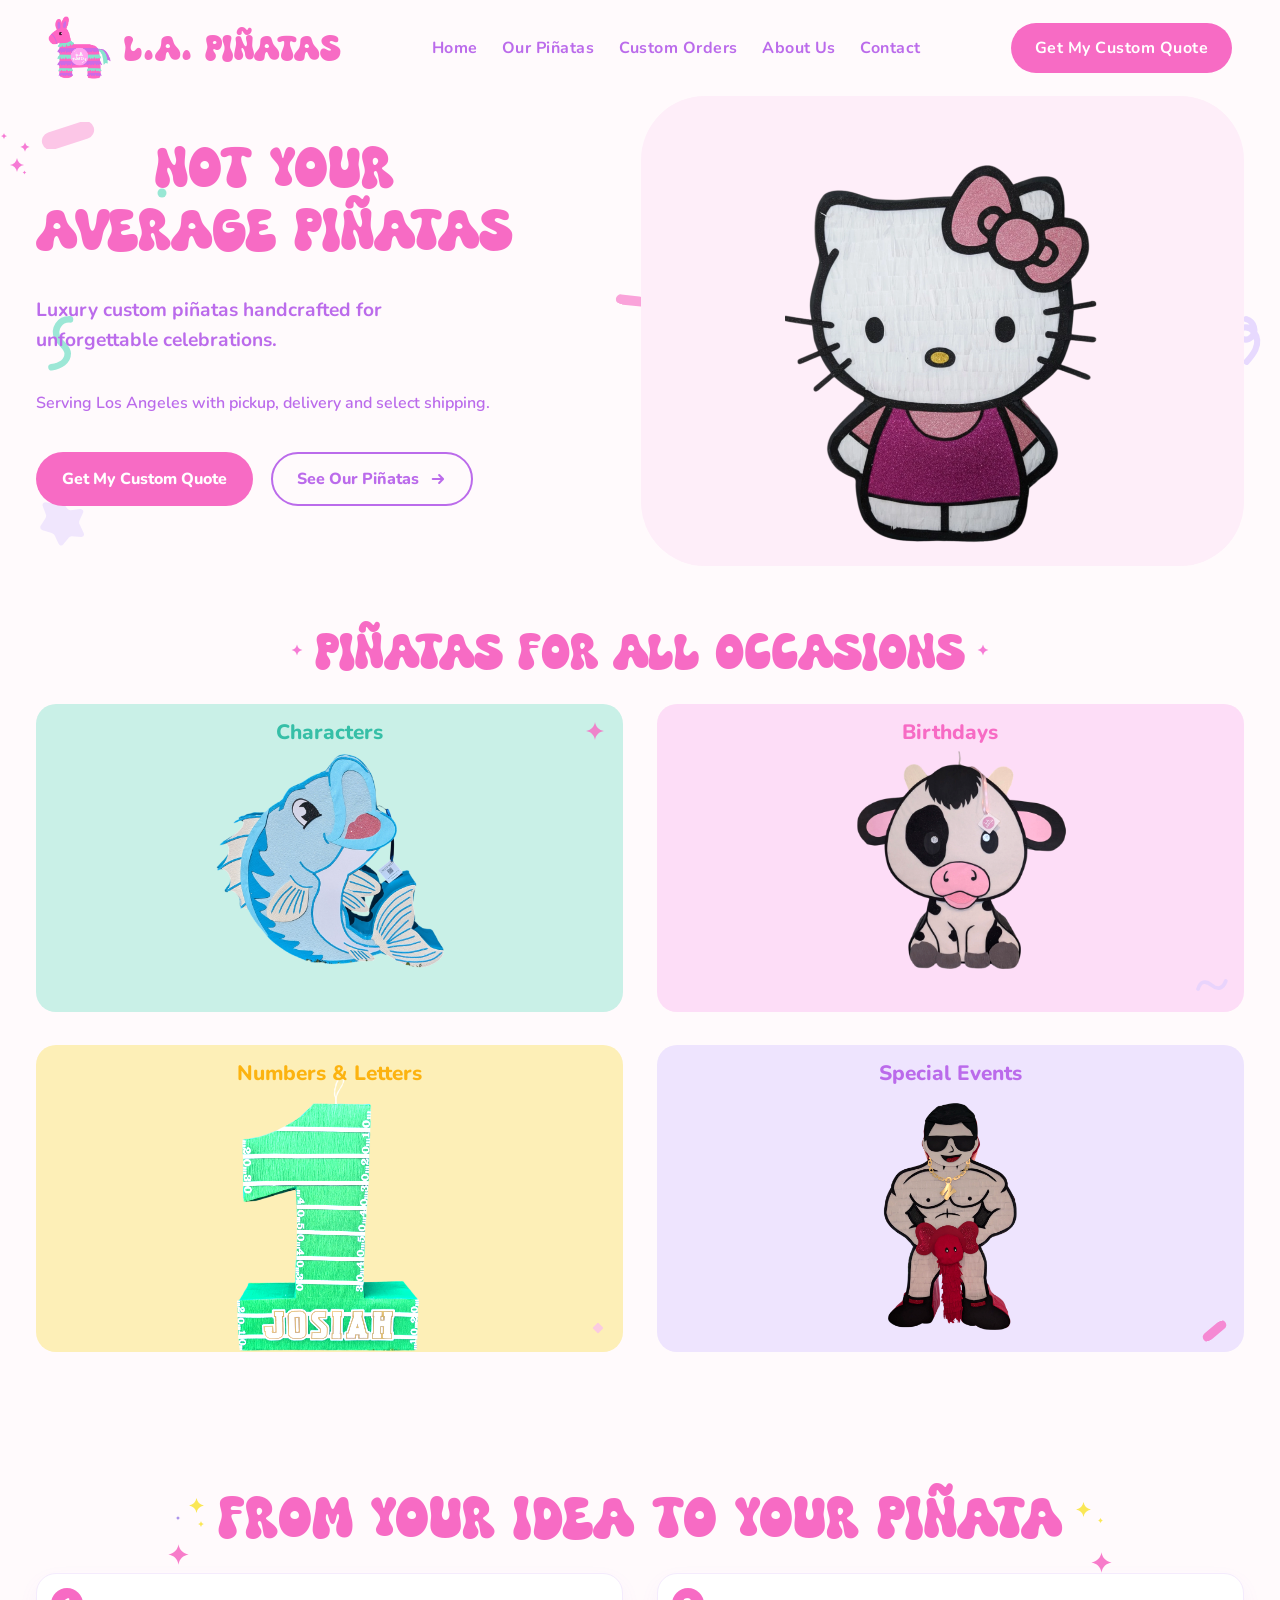
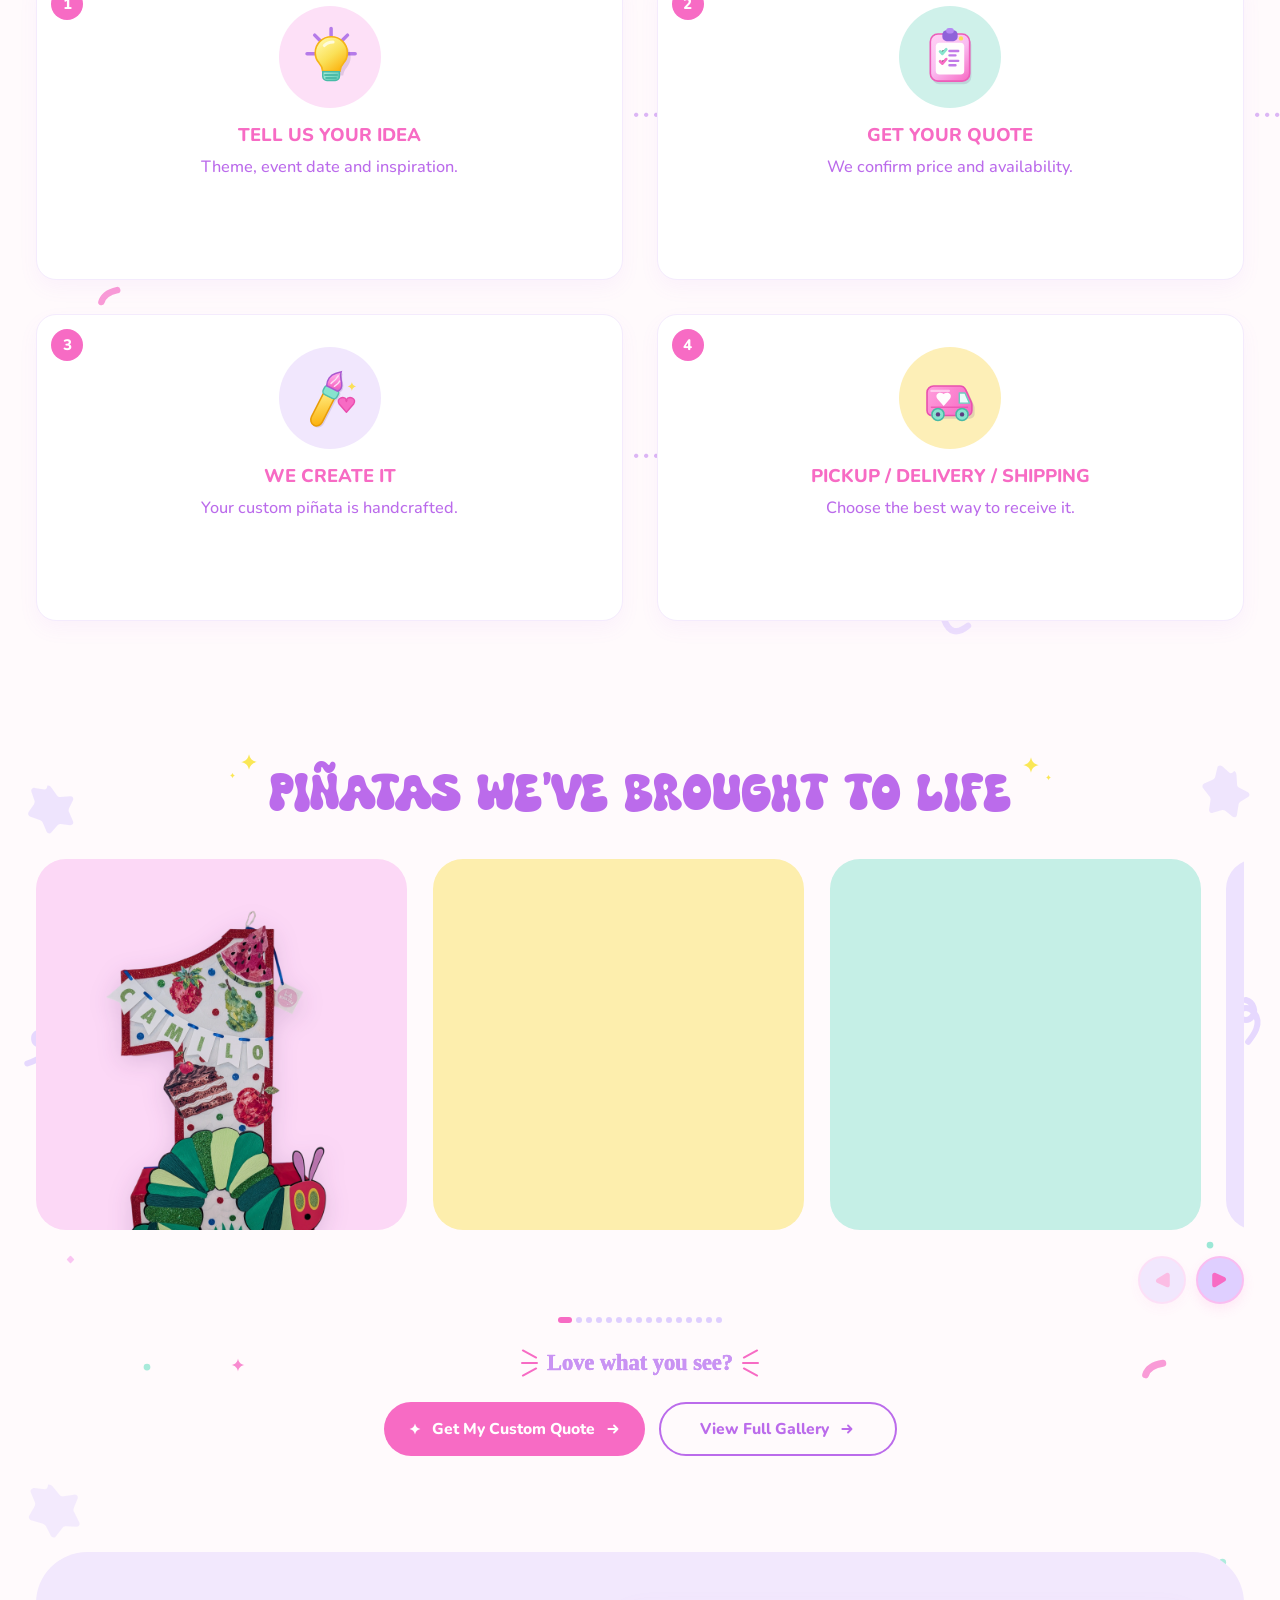
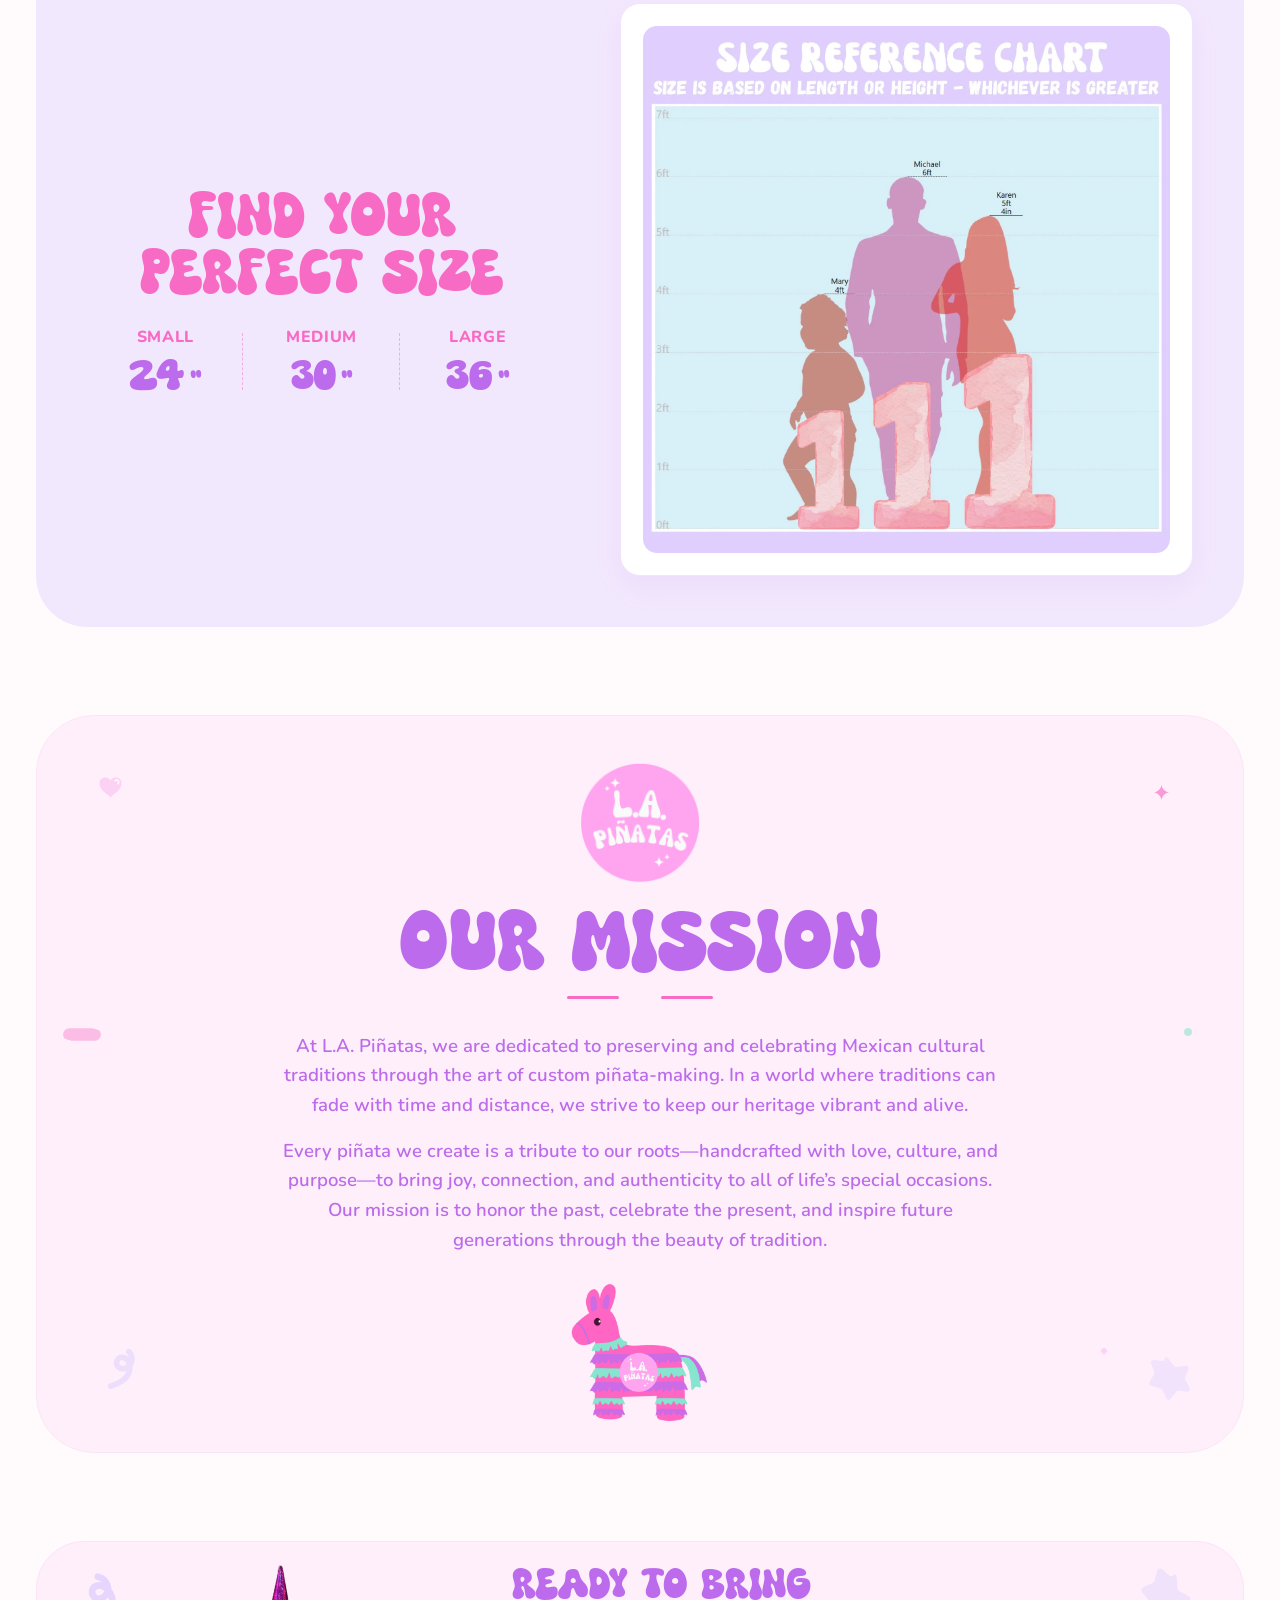
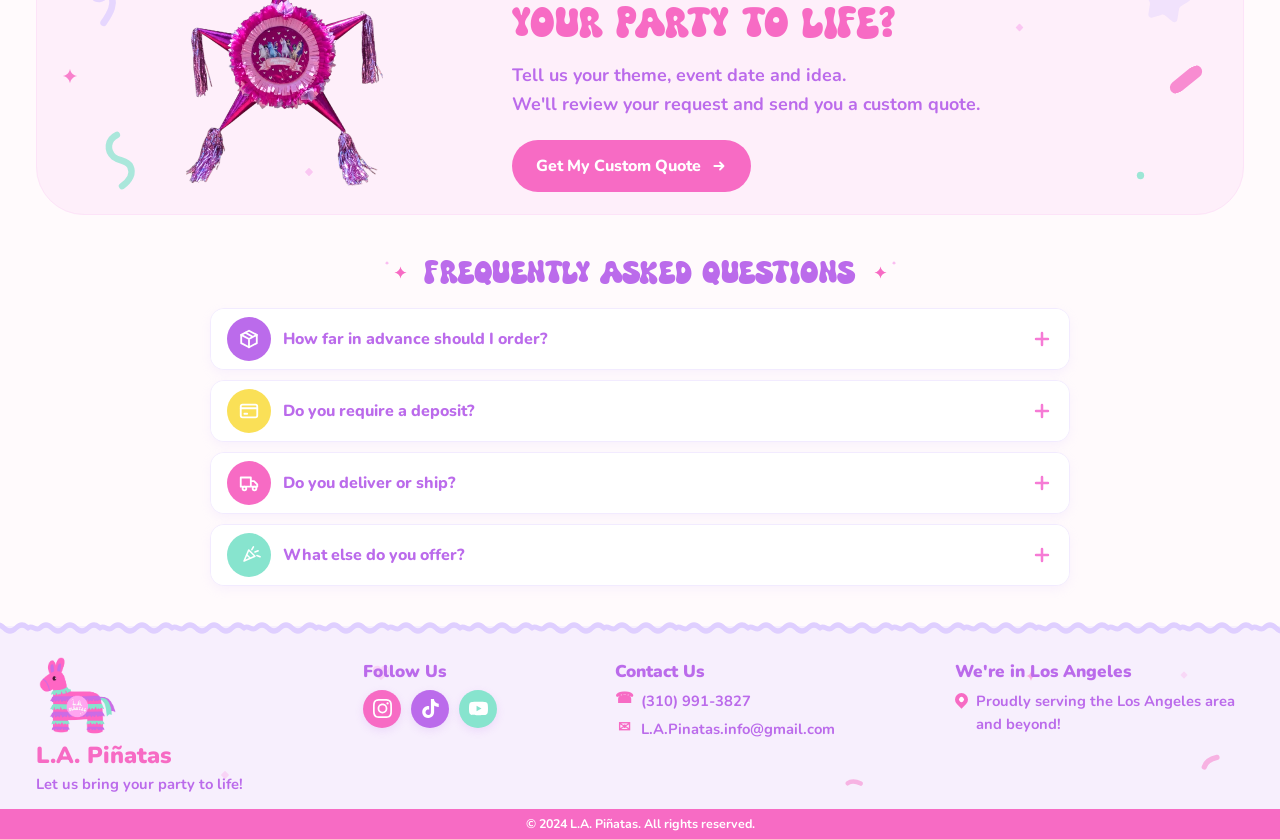
==== commit 0e02e1ac: "Correct pinata category and size labels" ====
--- a/index.html
+++ b/index.html
@@ -145,7 +145,7 @@
             <span class="collections__card-title">Birthdays</span>
             <img class="collections__card-confetti collections__card-confetti--birthdays section-confetti__piece--tablet-extra" src="assets/images/confetti/squiggle.svg" alt="" aria-hidden="true">
             <picture class="collections__card-picture">
-              <source media="(max-width: 600px)" srcset="assets/images/trans-img/lorenzo-1.webp">
+              <source media="(max-width: 600px)" srcset="assets/images/trans-img/cow.webp">
               <img
                 class="collections__card-image collections__card-image--numbers"
                 src="assets/images/trans-img/cow.webp"
@@ -158,11 +158,11 @@
             <span class="collections__card-title">Numbers &amp; Letters</span>
             <img class="collections__card-confetti collections__card-confetti--numbers" src="assets/images/confetti/sparkle-diamond.svg" alt="" aria-hidden="true">
             <picture class="collections__card-picture">
-              <source media="(max-width: 600px)" srcset="assets/images/trans-img/cow.webp">
+              <source media="(max-width: 600px)" srcset="assets/images/trans-img/joshua-1.webp">
               <img
                 class="collections__card-image collections__card-image--birthday"
-                src="assets/images/trans-img/lorenzo-1.webp"
-                alt="Custom piñata"
+                src="assets/images/trans-img/joshua-1.webp"
+                alt="Number one piñata"
               >
             </picture>
           </a>
@@ -325,15 +325,15 @@
               <dl class="size-reference__measurements">
                 <div class="size-reference__measurement">
                   <dt>Small</dt>
-                  <dd>2 <span>ft</span></dd>
+                  <dd>24<span>&quot;</span></dd>
                 </div>
                 <div class="size-reference__measurement">
                   <dt>Medium</dt>
-                  <dd>2½ <span>ft</span></dd>
+                  <dd>30<span>&quot;</span></dd>
                 </div>
                 <div class="size-reference__measurement">
                   <dt>Large</dt>
-                  <dd>3 <span>ft</span></dd>
+                  <dd>36<span>&quot;</span></dd>
                 </div>
               </dl>
 
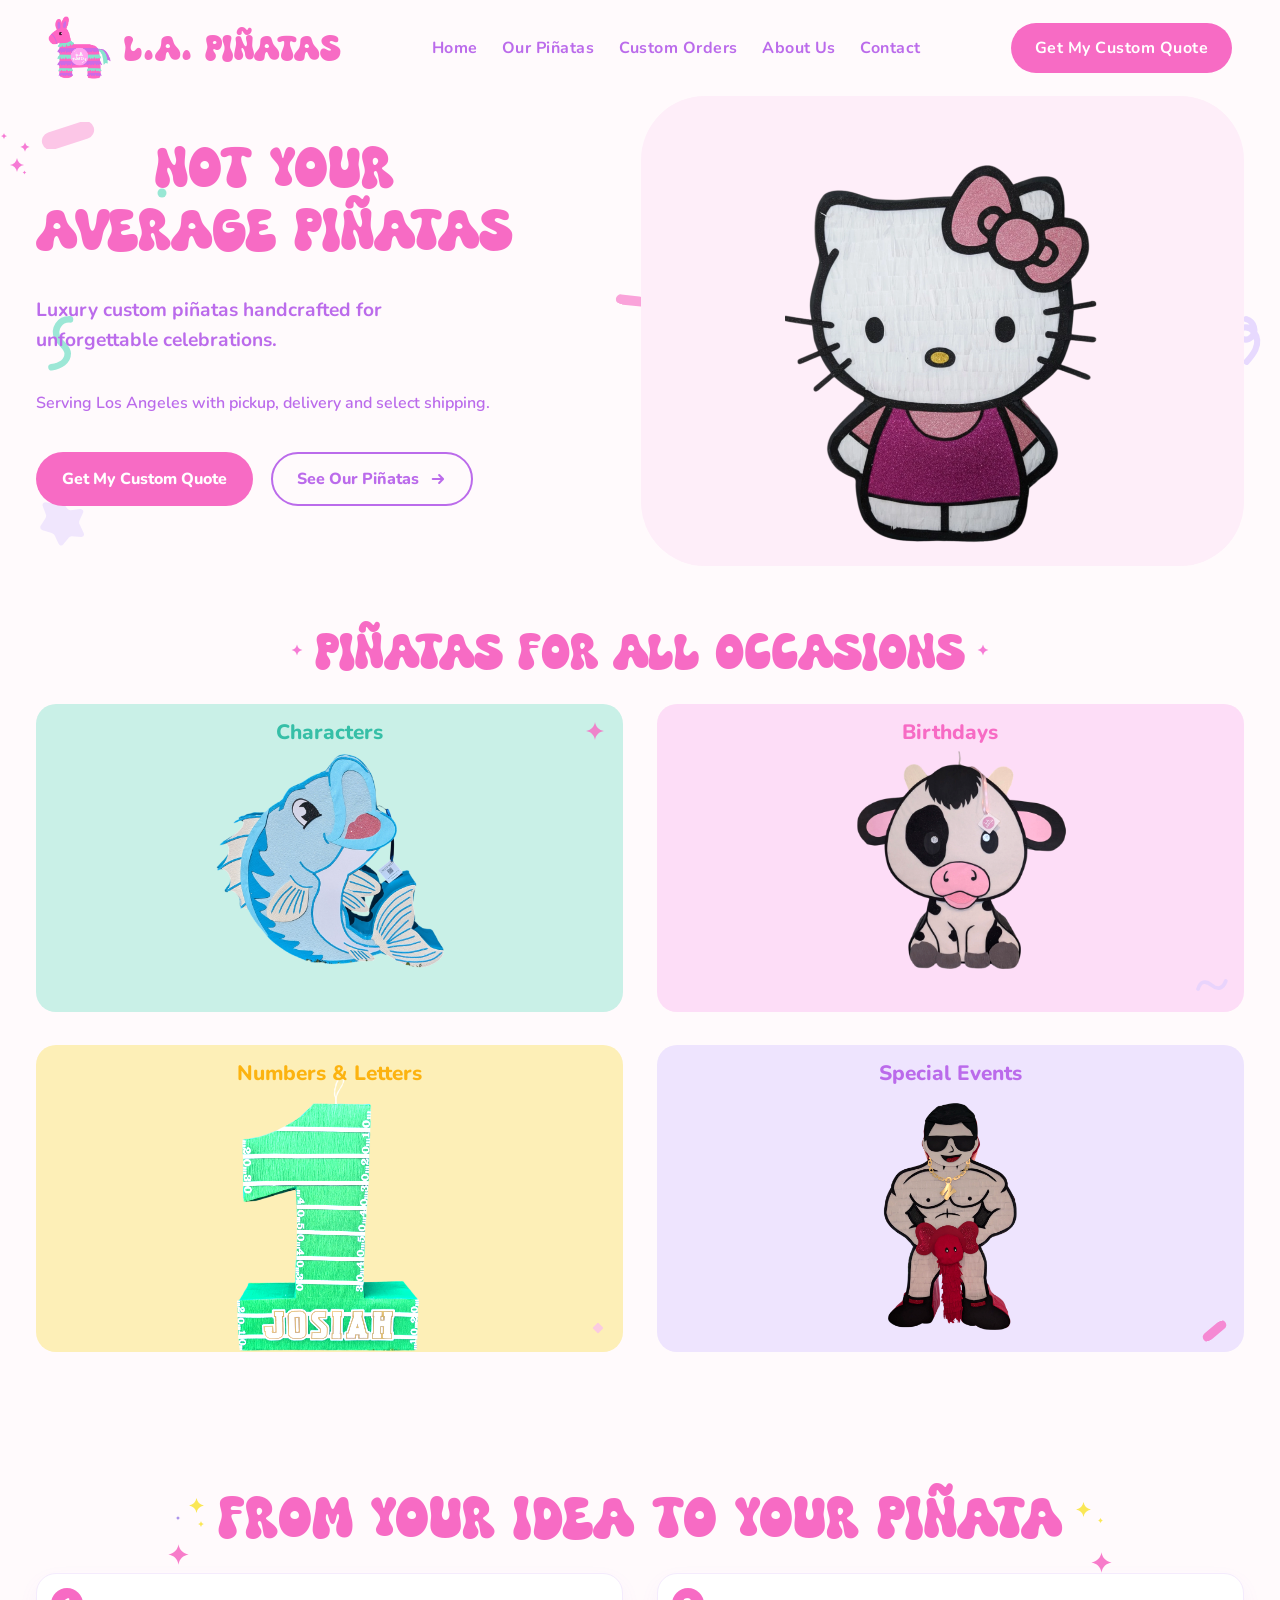
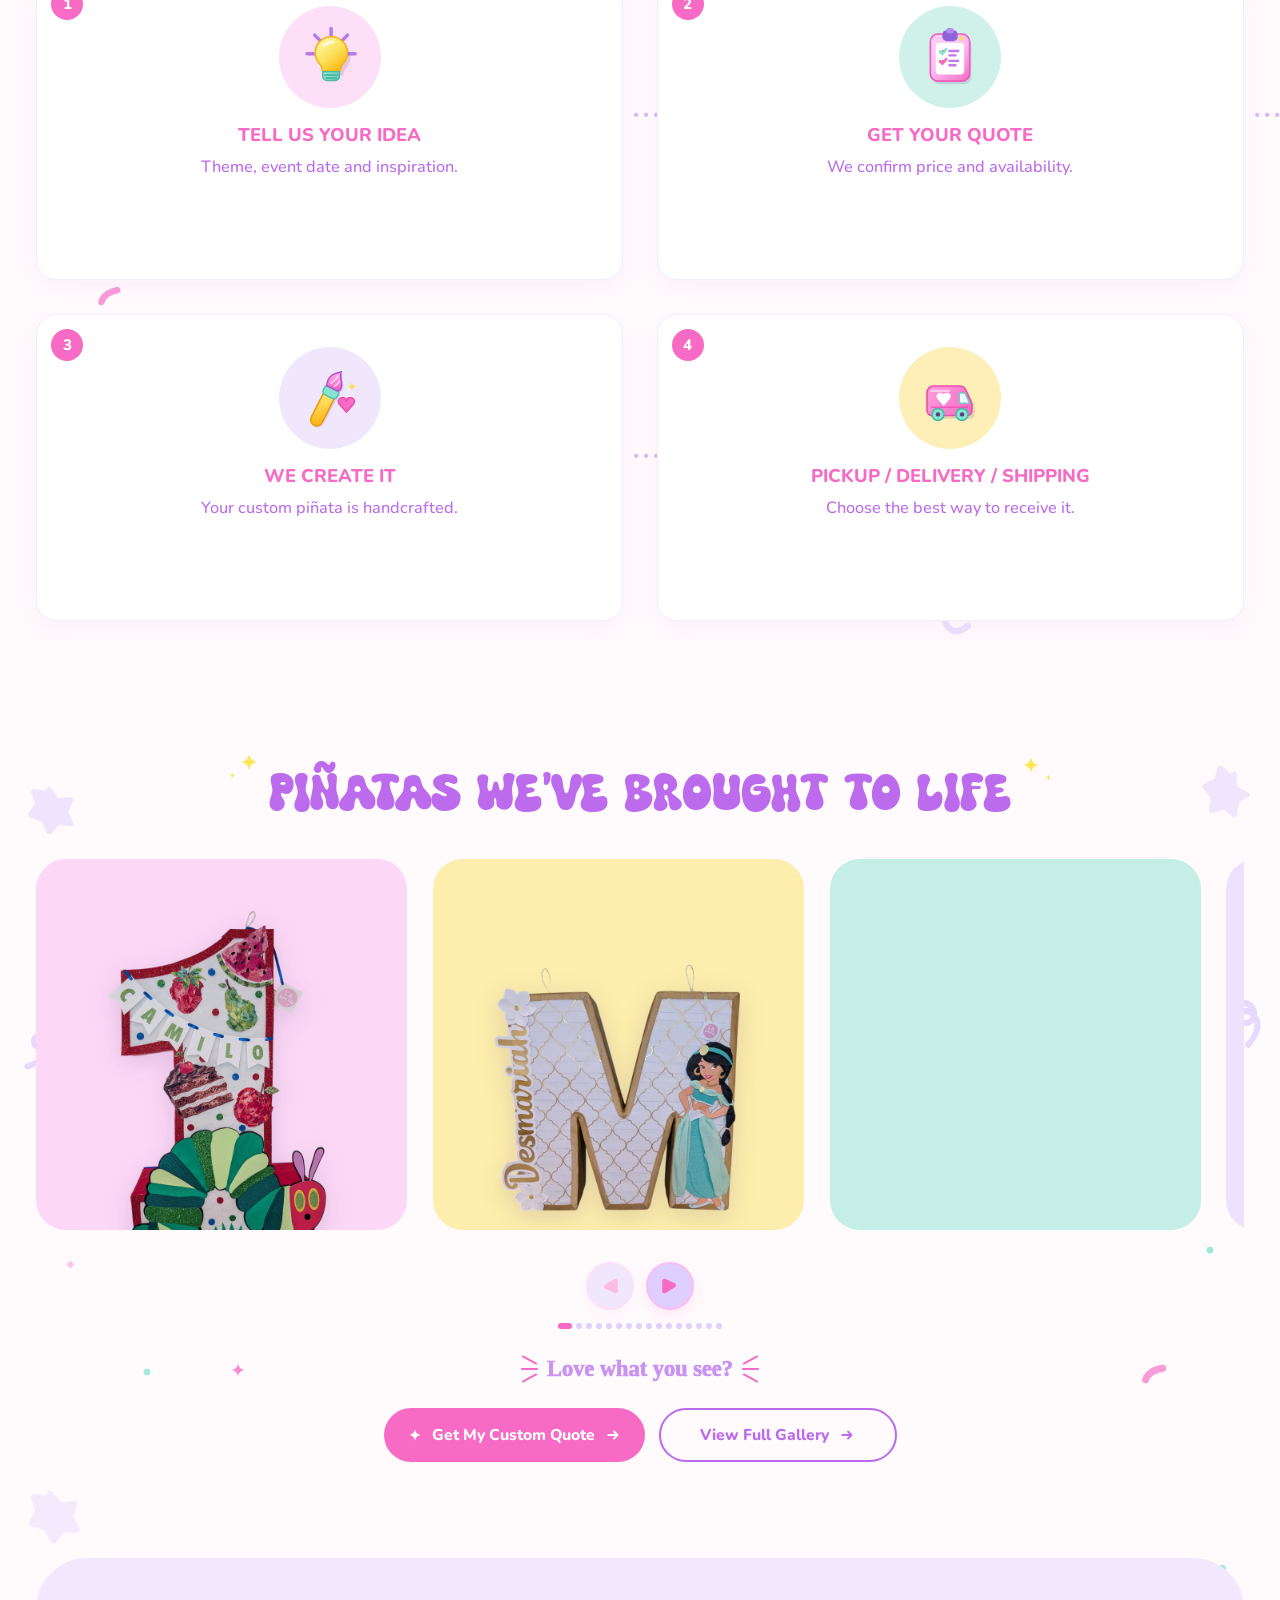
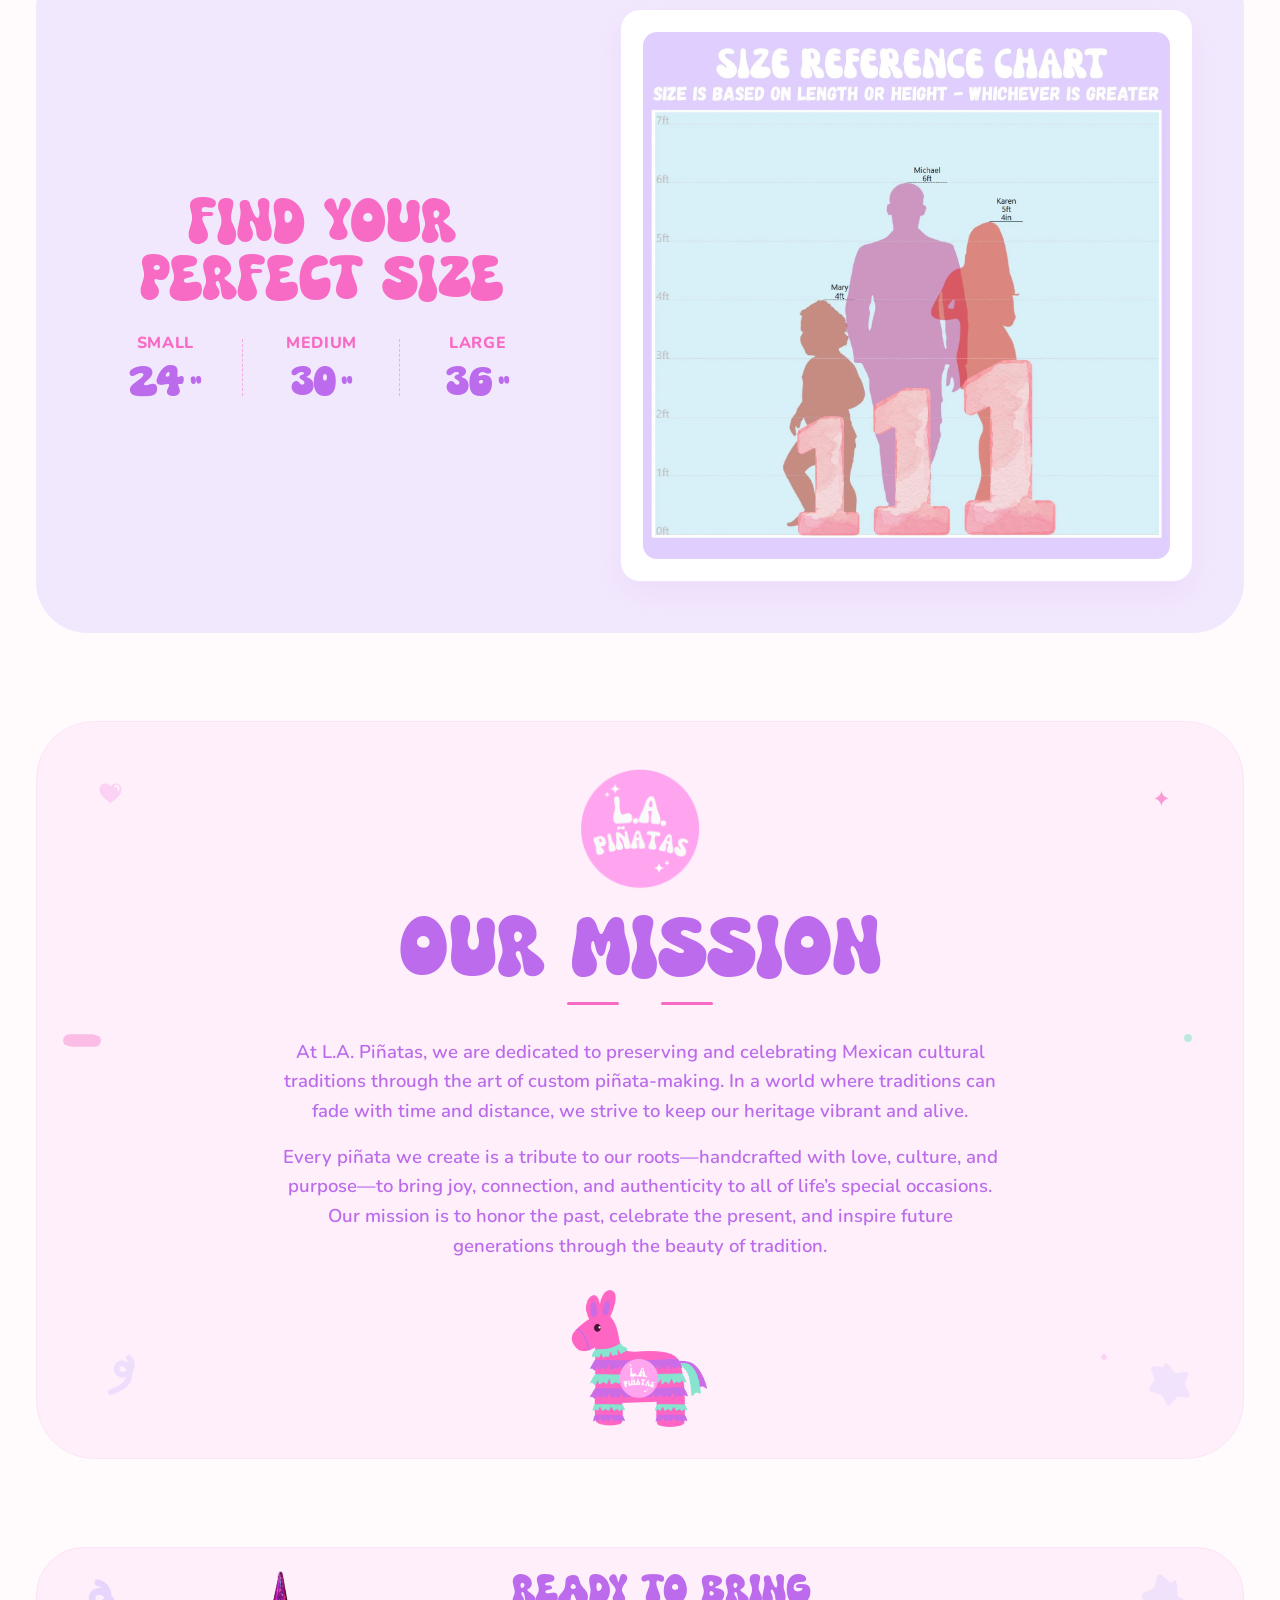
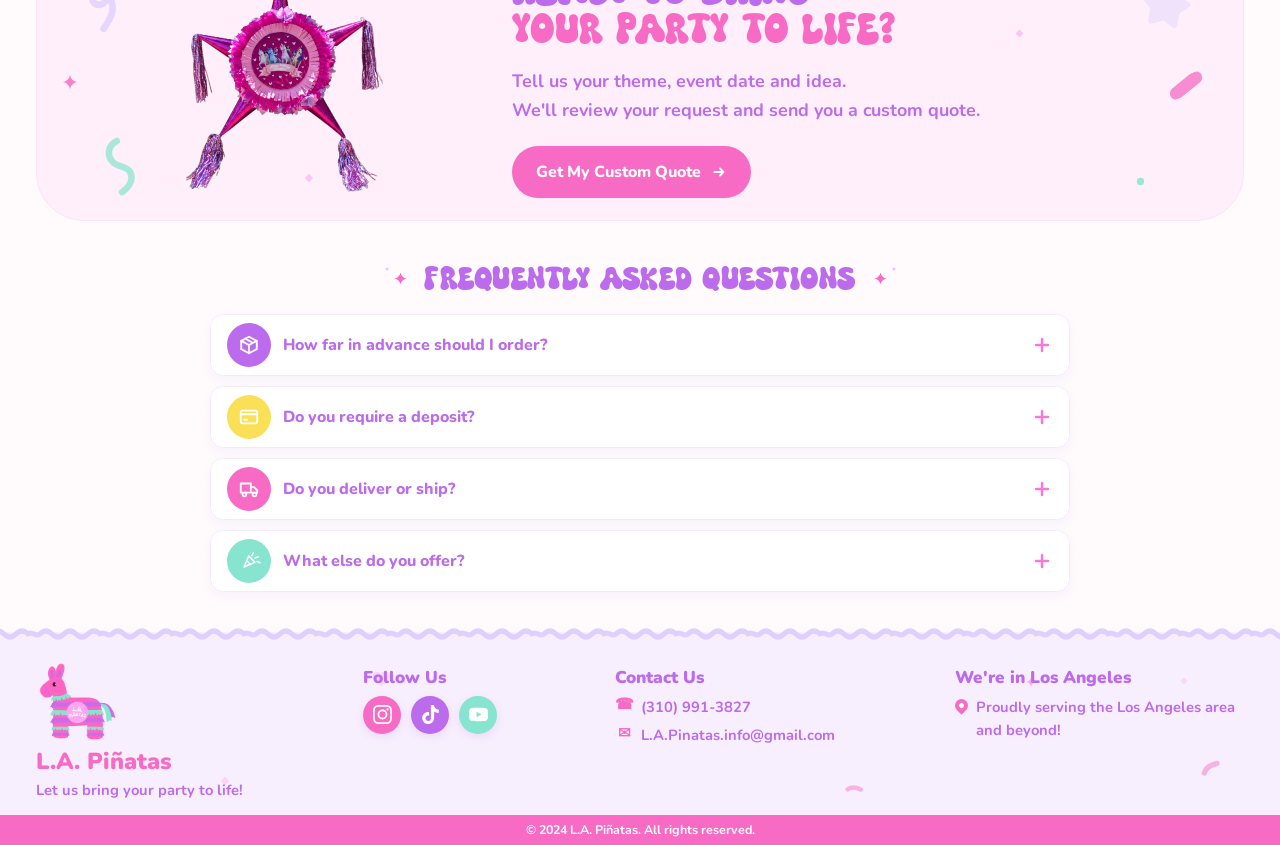
==== commit c541d1b0: "Add gallery tracking and site metadata" ====
--- a/index.html
+++ b/index.html
@@ -3,11 +3,65 @@
 <head>
   <meta charset="UTF-8">
   <meta name="viewport" content="width=device-width, initial-scale=1.0">
-  <title>L.A. Piñatas</title>
+  <title>L.A. Piñatas | Custom Piñatas in Los Angeles</title>
+  <meta name="description" content="L.A. Piñatas creates handmade custom piñatas in Los Angeles with unique designs for celebrations, plus pickup, delivery, and U.S. shipping.">
+  <link rel="canonical" href="https://la-pinatas.com/">
+  <link rel="icon" type="image/x-icon" href="assets/images/logo/favicon.ico">
+  <link rel="icon" type="image/png" sizes="32x32" href="assets/images/logo/favicon-32x32.png">
+  <link rel="apple-touch-icon" sizes="180x180" href="assets/images/logo/apple-touch-icon.png">
+  <meta name="theme-color" content="#f39bdd">
+
+  <meta property="og:title" content="L.A. Piñatas | Custom Piñatas in Los Angeles">
+  <meta property="og:description" content="Handmade custom piñatas in Los Angeles with unique designs for celebrations, plus pickup, delivery, and U.S. shipping.">
+  <meta property="og:url" content="https://la-pinatas.com/">
+  <meta property="og:type" content="website">
+  <meta property="og:site_name" content="L.A. Piñatas">
+  <meta property="og:image" content="https://la-pinatas.com/assets/images/logo/circle-logo.png">
+  <meta name="twitter:card" content="summary_large_image">
+  <meta name="twitter:title" content="L.A. Piñatas | Custom Piñatas in Los Angeles">
+  <meta name="twitter:description" content="Handmade custom piñatas in Los Angeles with unique designs for celebrations, plus pickup, delivery, and U.S. shipping.">
+  <meta name="twitter:image" content="https://la-pinatas.com/assets/images/logo/circle-logo.png">
+
+  <!-- Google Tag Manager -->
+  <script>(function(w,d,s,l,i){w[l]=w[l]||[];w[l].push({'gtm.start':
+  new Date().getTime(),event:'gtm.js'});var f=d.getElementsByTagName(s)[0],
+  j=d.createElement(s),dl=l!='dataLayer'?'&l='+l:'';j.async=true;j.src=
+  'https://www.googletagmanager.com/gtm.js?id='+i+dl;f.parentNode.insertBefore(j,f);
+  })(window,document,'script','dataLayer','GTM-NJWJL9K8');</script>
+  <!-- End Google Tag Manager -->
+
+  <script type="application/ld+json">
+  {
+    "@context": "https://schema.org",
+    "@type": "LocalBusiness",
+    "name": "L.A. Piñatas",
+    "url": "https://la-pinatas.com/",
+    "telephone": "+1-310-991-3827",
+    "areaServed": {
+      "@type": "City",
+      "name": "Los Angeles",
+      "containedInPlace": {
+        "@type": "State",
+        "name": "California"
+      }
+    },
+    "logo": "https://la-pinatas.com/assets/images/logo/circle-logo.png",
+    "image": "https://la-pinatas.com/assets/images/logo/circle-logo.png",
+    "sameAs": [
+      "https://www.instagram.com/l.a.pinatas/",
+      "https://www.tiktok.com/@l.a.pinatas",
+      "https://www.youtube.com/@L.A.Pinatas"
+    ]
+  }
+  </script>
   <link rel="stylesheet" href="css/style.css">
   <script src="js/script.js" defer></script>
 </head>
 <body>
+  <!-- Google Tag Manager (noscript) -->
+  <noscript><iframe src="https://www.googletagmanager.com/ns.html?id=GTM-NJWJL9K8"
+  height="0" width="0" style="display:none;visibility:hidden"></iframe></noscript>
+  <!-- End Google Tag Manager (noscript) -->
   <header class="site-header">
     <div class="container">
       <nav class="site-nav" aria-label="Primary">
@@ -28,7 +82,7 @@
           <li><a class="site-nav__link" href="#contact">Contact</a></li>
         </ul>
 
-        <a class="site-nav__cta" href="https://docs.google.com/forms/d/e/1FAIpQLScoLGHIJ-0zX6YgYY72aCu_DUFqIfNjaMrX1rQ_hbqM1XWntA/viewform" target="_blank" rel="noopener noreferrer">
+        <a class="site-nav__cta" href="https://docs.google.com/forms/d/e/1FAIpQLScoLGHIJ-0zX6YgYY72aCu_DUFqIfNjaMrX1rQ_hbqM1XWntA/viewform" target="_blank" rel="noopener noreferrer" data-analytics-events="quote_cta_click google_form_click">
           Get My Custom Quote
         </a>
 
@@ -48,7 +102,7 @@
         <a class="site-nav__mobile-link" href="#our-pinatas">Our Piñatas</a>
         <a class="site-nav__mobile-link" href="#about">About Us</a>
         <a class="site-nav__mobile-link" href="#contact">Contact</a>
-        <a class="site-nav__mobile-cta" href="https://docs.google.com/forms/d/e/1FAIpQLScoLGHIJ-0zX6YgYY72aCu_DUFqIfNjaMrX1rQ_hbqM1XWntA/viewform" target="_blank" rel="noopener noreferrer">
+        <a class="site-nav__mobile-cta" href="https://docs.google.com/forms/d/e/1FAIpQLScoLGHIJ-0zX6YgYY72aCu_DUFqIfNjaMrX1rQ_hbqM1XWntA/viewform" target="_blank" rel="noopener noreferrer" data-analytics-events="quote_cta_click google_form_click">
           Get My Custom Quote
         </a>
       </div>
@@ -94,10 +148,10 @@
           </p>
 
           <div class="hero__actions">
-            <a class="hero__button hero__button--primary" href="https://docs.google.com/forms/d/e/1FAIpQLScoLGHIJ-0zX6YgYY72aCu_DUFqIfNjaMrX1rQ_hbqM1XWntA/viewform" target="_blank" rel="noopener noreferrer">
+            <a class="hero__button hero__button--primary" href="https://docs.google.com/forms/d/e/1FAIpQLScoLGHIJ-0zX6YgYY72aCu_DUFqIfNjaMrX1rQ_hbqM1XWntA/viewform" target="_blank" rel="noopener noreferrer" data-analytics-events="quote_cta_click google_form_click">
               Get My Custom Quote
             </a>
-            <a class="hero__button hero__button--secondary" href="#gallery">
+            <a class="hero__button hero__button--secondary" href="#gallery" data-analytics-events="gallery_view">
               See Our Piñatas
               <span class="hero__arrow" aria-hidden="true"></span>
             </a>
@@ -131,7 +185,7 @@
         </div>
 
         <div class="collections__grid">
-          <a class="collections__card collections__card--characters" href="#gallery">
+          <a class="collections__card collections__card--characters" href="#gallery" data-analytics-events="gallery_view">
             <span class="collections__card-title">Characters</span>
             <img class="collections__card-confetti collections__card-confetti--characters" src="assets/images/confetti/sparkle-4.svg" alt="" aria-hidden="true">
             <img
@@ -141,7 +195,7 @@
             >
           </a>
 
-          <a class="collections__card collections__card--birthdays" href="#gallery">
+          <a class="collections__card collections__card--birthdays" href="#gallery" data-analytics-events="gallery_view">
             <span class="collections__card-title">Birthdays</span>
             <img class="collections__card-confetti collections__card-confetti--birthdays section-confetti__piece--tablet-extra" src="assets/images/confetti/squiggle.svg" alt="" aria-hidden="true">
             <picture class="collections__card-picture">
@@ -154,7 +208,7 @@
             </picture>
           </a>
 
-          <a class="collections__card collections__card--numbers" href="#gallery">
+          <a class="collections__card collections__card--numbers" href="#gallery" data-analytics-events="gallery_view">
             <span class="collections__card-title">Numbers &amp; Letters</span>
             <img class="collections__card-confetti collections__card-confetti--numbers" src="assets/images/confetti/sparkle-diamond.svg" alt="" aria-hidden="true">
             <picture class="collections__card-picture">
@@ -167,7 +221,7 @@
             </picture>
           </a>
 
-          <a class="collections__card collections__card--events" href="#gallery">
+          <a class="collections__card collections__card--events" href="#gallery" data-analytics-events="gallery_view">
             <span class="collections__card-title">Special Events</span>
             <img class="collections__card-confetti collections__card-confetti--events section-confetti__piece--tablet-extra" src="assets/images/confetti/pill.svg" alt="" aria-hidden="true">
             <img
@@ -282,12 +336,12 @@
         </p>
 
         <div class="gallery-showcase__actions">
-          <a class="gallery-showcase__button gallery-showcase__button--primary" href="https://docs.google.com/forms/d/e/1FAIpQLScoLGHIJ-0zX6YgYY72aCu_DUFqIfNjaMrX1rQ_hbqM1XWntA/viewform" target="_blank" rel="noopener noreferrer">
+          <a class="gallery-showcase__button gallery-showcase__button--primary" href="https://docs.google.com/forms/d/e/1FAIpQLScoLGHIJ-0zX6YgYY72aCu_DUFqIfNjaMrX1rQ_hbqM1XWntA/viewform" target="_blank" rel="noopener noreferrer" data-analytics-events="quote_cta_click google_form_click">
             <span class="gallery-showcase__button-sparkle" aria-hidden="true"></span>
             Get My Custom Quote
             <span class="gallery-showcase__button-arrow" aria-hidden="true"></span>
           </a>
-          <a class="gallery-showcase__button gallery-showcase__button--secondary" href="#gallery">
+          <a class="gallery-showcase__button gallery-showcase__button--secondary js-open-full-gallery" href="#gallery" data-analytics-events="gallery_view">
             View Full Gallery
             <span class="gallery-showcase__button-arrow" aria-hidden="true"></span>
           </a>
@@ -306,6 +360,40 @@
         <p class="mobile-gallery-modal__status" aria-live="polite"></p>
         <p class="mobile-gallery-modal__hint">Swipe to see this piñata’s photos and videos</p>
       </div>
+    </div>
+
+    <div class="full-gallery-modal" id="full-gallery-modal" aria-hidden="true" hidden>
+      <div class="full-gallery-backdrop" data-full-gallery-close></div>
+      <section class="full-gallery-panel" role="dialog" aria-modal="true" aria-labelledby="full-gallery-title">
+        <button class="full-gallery-close" type="button" aria-label="Close full gallery">&times;</button>
+
+        <header class="full-gallery-header">
+          <p class="full-gallery-kicker">L.A. Pi&ntilde;atas</p>
+          <h2 id="full-gallery-title">Full Pi&ntilde;ata Gallery</h2>
+          <p>Browse our custom creations.</p>
+        </header>
+
+        <div class="full-gallery-grid" id="full-gallery-grid"></div>
+
+        <div class="full-gallery-lightbox" id="full-gallery-lightbox" aria-hidden="true" hidden>
+          <div class="full-gallery-lightbox__header">
+            <p class="full-gallery-kicker">L.A. Pi&ntilde;atas</p>
+            <h3 class="full-gallery-lightbox__title" id="full-gallery-lightbox-title"></h3>
+          </div>
+          <button class="full-gallery-lightbox__close" type="button" aria-label="Close image preview">&times;</button>
+          <button class="full-gallery-arrow full-gallery-arrow--previous" type="button" aria-label="Previous gallery item">
+            <span class="gallery-nav-button__icon" aria-hidden="true"><svg viewBox="0 0 24 24" focusable="false"><path d="M7.2 4.45c-1.72-1.04-3.7.19-3.7 2.2v10.7c0 2.01 1.98 3.24 3.7 2.2l10.18-6.12c1.68-1.01 1.68-3.43 0-4.44L7.2 4.45Z"></path></svg></span>
+          </button>
+          <div class="full-gallery-lightbox__media" id="full-gallery-lightbox-media"></div>
+          <button class="full-gallery-arrow full-gallery-arrow--next" type="button" aria-label="Next gallery item">
+            <span class="gallery-nav-button__icon" aria-hidden="true"><svg viewBox="0 0 24 24" focusable="false"><path d="M7.2 4.45c-1.72-1.04-3.7.19-3.7 2.2v10.7c0 2.01 1.98 3.24 3.7 2.2l10.18-6.12c1.68-1.01 1.68-3.43 0-4.44L7.2 4.45Z"></path></svg></span>
+          </button>
+          <div class="full-gallery-lightbox__pagination" id="full-gallery-lightbox-pagination" aria-hidden="true"></div>
+          <div class="full-gallery-lightbox__counter" id="full-gallery-lightbox-counter" aria-live="polite"></div>
+          <p class="full-gallery-lightbox__status" id="full-gallery-lightbox-status" aria-live="polite"></p>
+          <button class="full-gallery-lightbox__back" type="button">Back to gallery</button>
+        </div>
+      </section>
     </div>
 
     <section class="size-reference" id="size-guide" aria-labelledby="size-reference-title">
@@ -403,7 +491,7 @@
               <span>Your Party to Life?</span>
             </h2>
             <p class="closing-cta__copy">Tell us your theme, event date and idea.<br>We'll review your request and send you a custom quote.</p>
-            <a class="closing-cta__button" href="https://docs.google.com/forms/d/e/1FAIpQLScoLGHIJ-0zX6YgYY72aCu_DUFqIfNjaMrX1rQ_hbqM1XWntA/viewform" target="_blank" rel="noopener noreferrer">
+            <a class="closing-cta__button" href="https://docs.google.com/forms/d/e/1FAIpQLScoLGHIJ-0zX6YgYY72aCu_DUFqIfNjaMrX1rQ_hbqM1XWntA/viewform" target="_blank" rel="noopener noreferrer" data-analytics-events="quote_cta_click google_form_click">
               Get My Custom Quote
               <span class="closing-cta__button-arrow" aria-hidden="true"></span>
             </a>
@@ -544,13 +632,13 @@
           <section class="site-footer__column" aria-labelledby="footer-social-title">
             <h2 id="footer-social-title">Follow Us</h2>
             <nav class="site-footer__socials" aria-label="Social media">
-              <a href="https://www.instagram.com/l.a.pinatas/" target="_blank" rel="noopener noreferrer" aria-label="Follow L.A. Pi&ntilde;atas on Instagram">
+              <a href="https://www.instagram.com/l.a.pinatas/" target="_blank" rel="noopener noreferrer" aria-label="Follow L.A. Pi&ntilde;atas on Instagram" data-analytics-events="instagram_click">
                 <img src="assets/images/icons/social/instagram.svg" alt="">
               </a>
-              <a href="https://www.tiktok.com/@l.a.pinatas" target="_blank" rel="noopener noreferrer" aria-label="Follow L.A. Pi&ntilde;atas on TikTok">
+              <a href="https://www.tiktok.com/@l.a.pinatas" target="_blank" rel="noopener noreferrer" aria-label="Follow L.A. Pi&ntilde;atas on TikTok" data-analytics-events="tiktok_click">
                 <img src="assets/images/icons/social/tiktok.svg" alt="">
               </a>
-              <a href="https://www.youtube.com/@L.A.Pinatas" target="_blank" rel="noopener noreferrer" aria-label="Watch L.A. Pi&ntilde;atas on YouTube">
+              <a href="https://www.youtube.com/@L.A.Pinatas" target="_blank" rel="noopener noreferrer" aria-label="Watch L.A. Pi&ntilde;atas on YouTube" data-analytics-events="youtube_click">
                 <img src="assets/images/icons/social/youtube.svg" alt="">
               </a>
             </nav>
@@ -559,8 +647,8 @@
           <section class="site-footer__column" aria-labelledby="footer-contact-title">
             <h2 id="footer-contact-title">Contact Us</h2>
             <ul class="site-footer__contact-list">
-              <li><span class="site-footer__contact-mark" aria-hidden="true">&#9742;</span><a href="tel:+13109913827">(310) 991-3827</a></li>
-              <li><span class="site-footer__contact-mark site-footer__contact-mark--email" aria-hidden="true"><span class="site-footer__contact-email-legacy">&#9993;</span><svg viewBox="0 0 24 24" width="18" height="18" fill="none" stroke="currentColor" stroke-width="2" stroke-linecap="round" stroke-linejoin="round" focusable="false"><rect x="3" y="5" width="18" height="14" rx="2"></rect><path d="m3 7 9 6 9-6"></path></svg></span><a href="mailto:L.A.Pinatas.info@gmail.com">L.A.Pinatas.info@gmail.com</a></li>
+              <li><span class="site-footer__contact-mark" aria-hidden="true">&#9742;</span><a href="tel:+13109913827" data-analytics-events="phone_click">(310) 991-3827</a></li>
+              <li><span class="site-footer__contact-mark site-footer__contact-mark--email" aria-hidden="true"><span class="site-footer__contact-email-legacy">&#9993;</span><svg viewBox="0 0 24 24" width="18" height="18" fill="none" stroke="currentColor" stroke-width="2" stroke-linecap="round" stroke-linejoin="round" focusable="false"><rect x="3" y="5" width="18" height="14" rx="2"></rect><path d="m3 7 9 6 9-6"></path></svg></span><a href="mailto:L.A.Pinatas.info@gmail.com" data-analytics-events="email_click">L.A.Pinatas.info@gmail.com</a></li>
             </ul>
           </section>
 
--- a/css/style.css
+++ b/css/style.css
@@ -6339,6 +6339,107 @@
   }
 }
 
+/* Tablet gallery controls stay centered below the cards, while modal arrows flank the media. */
+@media (min-width: 768px) and (max-width: 1366px) {
+  .gallery-showcase__carousel-controls {
+    position: static;
+    inset: auto;
+    display: flex;
+    width: 100%;
+    margin: 18px auto 0;
+    align-items: center;
+    justify-content: center;
+    gap: 12px;
+    pointer-events: auto;
+  }
+
+  .gallery-showcase__carousel-control {
+    position: static;
+    width: 48px;
+    height: 48px;
+    transform: none;
+  }
+
+  .gallery-showcase__carousel-control:hover:not(:disabled) {
+    transform: scale(1.05);
+  }
+
+  .mobile-gallery-modal__track {
+    margin-inline: clamp(54px, 8vw, 72px);
+  }
+
+  .mobile-gallery-modal__nav {
+    position: absolute;
+    top: 50%;
+    display: grid;
+    width: 52px;
+    height: 52px;
+    transform: translateY(-50%);
+  }
+
+  .mobile-gallery-modal__nav--previous {
+    left: 12px;
+  }
+
+  .mobile-gallery-modal__nav--next {
+    right: 12px;
+  }
+
+  .mobile-gallery-modal__nav:hover:not(:disabled) {
+    transform: translateY(-50%) scale(1.05);
+  }
+
+  /* Keep tablet modal media at its natural aspect ratio so portrait photos are never cropped. */
+  .mobile-gallery-modal__slide {
+    display: flex;
+    align-items: center;
+    justify-content: center;
+    overflow: hidden;
+    aspect-ratio: auto;
+  }
+
+  .mobile-gallery-modal__slide img,
+  .mobile-gallery-modal__slide video {
+    display: block;
+    flex: 0 1 auto;
+    width: auto;
+    height: auto;
+    max-width: 100%;
+    max-height: 58vh;
+    aspect-ratio: auto;
+    object-fit: contain;
+    object-position: center;
+  }
+
+  /* Explicitly reset native button styling and retain the themed rounded-triangle controls. */
+  .mobile-gallery-modal__nav {
+    appearance: none;
+    -webkit-appearance: none;
+    border: 2px solid #f76bc4;
+    border-radius: 50%;
+    background: #dfcfff;
+    color: #f76bc4;
+    box-shadow: 0 5px 12px rgba(247, 107, 196, 0.16);
+    padding: 0;
+  }
+
+  .mobile-gallery-modal__nav .gallery-nav-button__icon {
+    width: 26px;
+    height: 26px;
+    margin: 0;
+    place-self: center;
+    align-items: center;
+    justify-items: center;
+  }
+
+  .mobile-gallery-modal__nav .gallery-nav-button__icon svg {
+    display: block;
+    width: 100%;
+    height: 100%;
+    margin: 0;
+  }
+}
+
 /* Desktop gallery cards and viewer. Tablet and phone retain their touch-gallery layouts. */
 @media (min-width: 1367px) {
   /* Anchor the hero twinkles to the "Not Your" line, never the wider headline column. */
@@ -7789,3 +7890,831 @@
 .collections__card-confetti {
   filter: none !important;
 }
+
+/* Full gallery modal (separate from the teaser project viewer). */
+.full-gallery-modal[hidden],
+.full-gallery-lightbox[hidden] {
+  display: none;
+}
+
+.full-gallery-modal:not([hidden]) {
+  position: fixed;
+  inset: 0;
+  z-index: 1100;
+  display: grid;
+  padding: 24px;
+  place-items: center;
+  overscroll-behavior: contain;
+}
+
+.full-gallery-backdrop {
+  position: absolute;
+  inset: 0;
+  background: rgba(47, 21, 87, 0.38);
+  backdrop-filter: blur(7px);
+}
+
+.full-gallery-panel {
+  position: relative;
+  z-index: 1;
+  display: flex;
+  width: min(92vw, 1200px);
+  max-height: 88vh;
+  padding: clamp(28px, 4vw, 48px);
+  flex-direction: column;
+  overflow-y: auto;
+  border: 2px solid rgba(247, 107, 196, 0.42);
+  border-radius: 32px;
+  background: linear-gradient(145deg, #fffdfd 0%, #f7efff 100%);
+  box-shadow: 0 26px 70px rgba(47, 21, 87, 0.24);
+}
+
+.full-gallery-close {
+  position: absolute;
+  top: 18px;
+  right: 20px;
+  z-index: 2;
+  display: grid;
+  width: 42px;
+  height: 42px;
+  padding: 0;
+  place-items: center;
+  appearance: none;
+  border: 2px solid #f76bc4;
+  border-radius: 50%;
+  background: #fff;
+  color: #f76bc4;
+  font-size: 1.7rem;
+  line-height: 1;
+  cursor: pointer;
+}
+
+.full-gallery-header {
+  margin: 0 auto 26px;
+  text-align: center;
+}
+
+.full-gallery-kicker {
+  margin: 0 0 4px;
+  color: #f76bc4;
+  font-family: var(--font-body);
+  font-size: 0.85rem;
+  font-weight: 900;
+  letter-spacing: 0.12em;
+  text-transform: uppercase;
+}
+
+.full-gallery-header h2 {
+  margin: 0;
+  color: var(--nav-purple);
+  font-family: var(--font-display);
+  font-size: clamp(2rem, 4vw, 3.25rem);
+  line-height: 1.12;
+}
+
+.full-gallery-header > p:last-child {
+  margin: 8px 0 0;
+  color: color-mix(in srgb, var(--nav-purple) 72%, var(--lavender));
+  font-family: var(--font-body);
+  font-size: 1rem;
+  font-weight: 700;
+}
+
+.full-gallery-grid {
+  display: grid;
+  grid-template-columns: repeat(4, minmax(0, 1fr));
+  gap: 20px;
+}
+
+.full-gallery-item {
+  position: relative;
+  display: grid;
+  min-width: 0;
+  aspect-ratio: 4 / 3;
+  padding: 12px;
+  place-items: center;
+  appearance: none;
+  border: 2px solid rgba(247, 107, 196, 0.25);
+  border-radius: 22px;
+  background: #fff;
+  box-shadow: 0 7px 18px rgba(91, 62, 126, 0.1);
+  cursor: pointer;
+  overflow: hidden;
+  transition: transform 180ms ease, box-shadow 180ms ease, border-color 180ms ease;
+}
+
+.full-gallery-item:hover,
+.full-gallery-item:focus-visible {
+  border-color: #f76bc4;
+  box-shadow: 0 10px 24px rgba(247, 107, 196, 0.18);
+  transform: translateY(-2px);
+}
+
+.full-gallery-item img,
+.full-gallery-item video {
+  display: block;
+  width: 100%;
+  height: 100%;
+  max-width: 100%;
+  max-height: 100%;
+  border-radius: 14px;
+  object-fit: contain;
+  object-position: center;
+}
+
+.full-gallery-item video {
+  background: var(--lavender);
+}
+
+.full-gallery-play-badge {
+  position: absolute;
+  right: 14px;
+  bottom: 14px;
+  display: grid;
+  width: 34px;
+  height: 34px;
+  place-items: center;
+  border: 2px solid #f76bc4;
+  border-radius: 50%;
+  background: #dfcfff;
+  color: #f76bc4;
+  font-size: 1rem;
+}
+
+.full-gallery-lightbox:not([hidden]) {
+  position: absolute;
+  inset: 0;
+  z-index: 3;
+  display: grid;
+  padding: clamp(24px, 4vw, 42px);
+  grid-template-rows: auto minmax(0, 1fr) auto auto;
+  gap: 14px;
+  place-items: center;
+  border-radius: inherit;
+  background: linear-gradient(145deg, #fffdfd 0%, #f7efff 100%);
+}
+
+.full-gallery-lightbox__header {
+  text-align: center;
+}
+
+.full-gallery-lightbox__title {
+  margin: 0;
+  color: var(--nav-purple);
+  font-family: var(--font-display);
+  font-size: clamp(1.8rem, 3.4vw, 2.7rem);
+  line-height: 1.15;
+}
+
+.full-gallery-lightbox__media {
+  display: flex;
+  width: min(72vw, 760px);
+  max-width: 100%;
+  min-width: 0;
+  min-height: 0;
+  align-items: center;
+  justify-content: center;
+}
+
+.full-gallery-lightbox__media img,
+.full-gallery-lightbox__media video {
+  display: block;
+  width: auto;
+  height: auto;
+  max-width: 100%;
+  max-height: 72vh;
+  border-radius: 18px;
+  object-fit: contain;
+  object-position: center;
+}
+
+.full-gallery-lightbox__media video {
+  background: var(--nav-purple);
+}
+
+.full-gallery-arrow {
+  position: absolute;
+  top: 50%;
+  z-index: 2;
+  display: grid;
+  width: 52px;
+  height: 52px;
+  padding: 0;
+  place-items: center;
+  appearance: none;
+  border: 2px solid #f76bc4;
+  border-radius: 50%;
+  background: #dfcfff;
+  color: #f76bc4;
+  box-shadow: 0 5px 12px rgba(247, 107, 196, 0.16);
+  cursor: pointer;
+  transform: translateY(-50%);
+  transition: background-color 180ms ease, transform 180ms ease;
+}
+
+.full-gallery-arrow--previous {
+  left: 24px;
+}
+
+.full-gallery-arrow--next {
+  right: 24px;
+}
+
+.full-gallery-arrow--previous .gallery-nav-button__icon {
+  transform: rotate(180deg);
+}
+
+.full-gallery-arrow .gallery-nav-button__icon {
+  width: 25px;
+  height: 25px;
+  margin: 0;
+  place-self: center;
+}
+
+.full-gallery-arrow:hover,
+.full-gallery-arrow:focus-visible {
+  background: #fabdf1;
+  transform: translateY(-50%) scale(1.05);
+}
+
+.full-gallery-lightbox__pagination {
+  display: flex;
+  min-height: 8px;
+  align-items: center;
+  justify-content: center;
+  gap: 6px;
+}
+
+.full-gallery-lightbox__dot {
+  display: block;
+  width: 8px;
+  height: 8px;
+  border-radius: 50%;
+  background: #dfcfff;
+}
+
+.full-gallery-lightbox__dot:nth-child(even) {
+  background: #87e4ce;
+}
+
+.full-gallery-lightbox__dot.is-active {
+  width: 18px;
+  border-radius: 999px;
+  background: #f76bc4;
+}
+
+.full-gallery-lightbox__status {
+  position: absolute;
+  width: 1px;
+  height: 1px;
+  overflow: hidden;
+  clip: rect(0, 0, 0, 0);
+}
+
+.full-gallery-lightbox__back {
+  min-height: 42px;
+  padding: 9px 20px;
+  border: 2px solid #f76bc4;
+  border-radius: 999px;
+  background: transparent;
+  color: var(--nav-purple);
+  font-family: var(--font-body);
+  font-weight: 800;
+  cursor: pointer;
+}
+
+body.is-full-gallery-open {
+  overflow: hidden;
+}
+
+body.is-lightbox-open {
+  overflow: hidden;
+}
+
+@media (max-width: 1023px) {
+  .full-gallery-grid {
+    grid-template-columns: repeat(3, minmax(0, 1fr));
+    gap: 16px;
+  }
+}
+
+@media (max-width: 767px) {
+  .full-gallery-modal:not([hidden]) {
+    padding: 0;
+  }
+
+  .full-gallery-panel {
+    width: 100vw;
+    height: 100dvh;
+    max-height: 100dvh;
+    padding: 24px 16px;
+    border: 0;
+    border-radius: 0;
+  }
+
+  .full-gallery-close {
+    top: 14px;
+    right: 14px;
+  }
+
+  .full-gallery-header {
+    margin-bottom: 18px;
+    padding-inline: 38px;
+  }
+
+  .full-gallery-header h2 {
+    font-size: clamp(1.8rem, 8vw, 2.5rem);
+  }
+
+  .full-gallery-grid {
+    grid-template-columns: repeat(2, minmax(0, 1fr));
+    gap: 12px;
+  }
+
+  .full-gallery-item {
+    min-height: 132px;
+    padding: 8px;
+    border-radius: 18px;
+  }
+
+  .full-gallery-lightbox:not([hidden]) {
+    padding: 24px 16px;
+  }
+
+  .full-gallery-lightbox__media img,
+  .full-gallery-lightbox__media video {
+    max-height: 64dvh;
+  }
+
+  .full-gallery-arrow--previous {
+    left: 10px;
+  }
+
+  .full-gallery-arrow--next {
+    right: 10px;
+  }
+}
+
+/* Keep the full-gallery lightbox above the modal and hide the thumbnail grid completely. */
+.full-gallery-grid[hidden] {
+  display: none !important;
+}
+
+.full-gallery-lightbox:not([hidden]) {
+  position: fixed;
+  inset: 0;
+  z-index: 9500;
+  display: grid;
+  width: 100vw;
+  height: 100vh;
+  max-height: 100dvh;
+  grid-template-columns: 72px minmax(0, 1fr) 72px;
+  grid-template-rows: auto minmax(0, 1fr) auto auto;
+  border-radius: 0;
+  background: transparent;
+}
+
+.full-gallery-lightbox:not([hidden])::before {
+  position: absolute;
+  inset: 0;
+  z-index: 0;
+  display: block;
+  content: "";
+  background: rgba(47, 21, 87, 0.48);
+  backdrop-filter: blur(10px);
+}
+
+.full-gallery-lightbox:not([hidden]) > * {
+  position: relative;
+  z-index: 1;
+}
+
+.full-gallery-lightbox__header {
+  grid-column: 1 / -1;
+  grid-row: 1;
+}
+
+.full-gallery-lightbox__media {
+  grid-column: 2;
+  grid-row: 2;
+  width: min(72vw, 760px);
+}
+
+.full-gallery-lightbox__close {
+  position: absolute !important;
+  top: 18px;
+  right: 22px;
+  z-index: 2 !important;
+  display: grid;
+  width: 42px;
+  height: 42px;
+  padding: 0;
+  place-items: center;
+  appearance: none;
+  border: 2px solid #f76bc4;
+  border-radius: 50%;
+  background: #fff;
+  color: #f76bc4;
+  font-size: 1.7rem;
+  line-height: 1;
+  cursor: pointer;
+}
+
+.full-gallery-arrow {
+  position: static;
+  align-self: center;
+  justify-self: center;
+  transform: none;
+}
+
+.full-gallery-arrow--previous {
+  left: auto;
+  grid-column: 1;
+  grid-row: 2;
+}
+
+.full-gallery-arrow--next {
+  right: auto;
+  grid-column: 3;
+  grid-row: 2;
+}
+
+.full-gallery-arrow:hover,
+.full-gallery-arrow:focus-visible {
+  transform: scale(1.05);
+}
+
+.full-gallery-lightbox__pagination {
+  grid-column: 1 / -1;
+  grid-row: 3;
+}
+
+.full-gallery-lightbox__back {
+  grid-column: 1 / -1;
+  grid-row: 4;
+}
+
+@media (max-width: 767px) {
+  .full-gallery-lightbox:not([hidden]) {
+    padding: 24px 16px;
+    grid-template-columns: 1fr 1fr;
+    grid-template-rows: auto minmax(0, 1fr) auto auto auto;
+    gap: 14px;
+  }
+
+  .full-gallery-lightbox__media {
+    grid-column: 1 / -1;
+    width: 100%;
+    max-height: 64dvh;
+  }
+
+  .full-gallery-lightbox__close {
+    top: 14px;
+    right: 14px;
+  }
+
+  .full-gallery-arrow--previous {
+    grid-column: 1;
+    grid-row: 3;
+  }
+
+  .full-gallery-arrow--next {
+    grid-column: 2;
+    grid-row: 3;
+  }
+
+  .full-gallery-lightbox__pagination {
+    grid-row: 4;
+  }
+
+  .full-gallery-lightbox__back {
+    grid-row: 5;
+  }
+}
+
+/* Final responsive lightbox layout: one consistent rhythm at every breakpoint. */
+.full-gallery-lightbox:not([hidden]) {
+  box-sizing: border-box;
+  grid-template-columns: minmax(52px, 72px) minmax(0, 760px) minmax(52px, 72px);
+  grid-template-rows: auto minmax(0, 1fr) auto auto;
+  gap: 18px;
+  align-content: center;
+  justify-content: center;
+  padding: 32px 24px;
+}
+
+.full-gallery-lightbox__header {
+  width: min(100%, 760px);
+  margin: 0;
+}
+
+.full-gallery-lightbox__media {
+  width: 100%;
+  max-width: 760px;
+  min-height: 0;
+  padding: 18px;
+  box-sizing: border-box;
+  border: 1px solid rgba(247, 107, 196, 0.28);
+  border-radius: 24px;
+  background: rgba(255, 253, 253, 0.94);
+  box-shadow: 0 12px 30px rgba(47, 21, 87, 0.16), inset 0 0 0 1px rgba(255, 255, 255, 0.8);
+}
+
+.full-gallery-lightbox__media img,
+.full-gallery-lightbox__media video {
+  max-width: 100%;
+  max-height: 70vh;
+}
+
+.full-gallery-lightbox__close {
+  top: 20px;
+  right: 24px;
+}
+
+.full-gallery-arrow {
+  width: 52px;
+  height: 52px;
+  align-self: center;
+  justify-self: center;
+  place-items: center;
+  transform: none;
+  transition: background-color 180ms ease, box-shadow 180ms ease, transform 180ms ease;
+}
+
+.full-gallery-arrow:hover,
+.full-gallery-arrow:focus-visible {
+  background: #fabdf1;
+  box-shadow: 0 8px 18px rgba(247, 107, 196, 0.22);
+  transform: scale(1.05);
+}
+
+.full-gallery-lightbox__pagination {
+  margin-top: 0;
+}
+
+.full-gallery-lightbox__back {
+  margin-top: 0;
+}
+
+@media (min-width: 768px) and (max-width: 1024px) {
+  .full-gallery-lightbox:not([hidden]) {
+    grid-template-columns: 60px minmax(0, min(72vw, 680px)) 60px;
+    gap: 14px;
+    padding: 26px 18px;
+  }
+
+  .full-gallery-lightbox__media {
+    max-width: 680px;
+    padding: 14px;
+  }
+
+  .full-gallery-lightbox__media img,
+  .full-gallery-lightbox__media video {
+    max-height: 62vh;
+  }
+
+  .full-gallery-lightbox__close {
+    top: 16px;
+    right: 18px;
+  }
+}
+
+@media (max-width: 767px) {
+  .full-gallery-lightbox:not([hidden]) {
+    grid-template-columns: 1fr 1fr;
+    grid-template-rows: auto minmax(0, 1fr) auto auto auto;
+    gap: 12px;
+    align-content: stretch;
+    padding: 20px 16px;
+  }
+
+  .full-gallery-lightbox__header {
+    width: 100%;
+    padding-inline: 42px;
+    box-sizing: border-box;
+  }
+
+  .full-gallery-lightbox__title {
+    font-size: clamp(1.6rem, 7vw, 2.15rem);
+    line-height: 1.15;
+  }
+
+  .full-gallery-lightbox__media {
+    width: 100%;
+    max-width: none;
+    padding: 10px;
+    border-radius: 20px;
+  }
+
+  .full-gallery-lightbox__media img,
+  .full-gallery-lightbox__media video {
+    max-height: 58dvh;
+  }
+
+  .full-gallery-lightbox__close {
+    top: 12px;
+    right: 14px;
+  }
+
+  .full-gallery-arrow {
+    width: 48px;
+    height: 48px;
+  }
+}
+
+/* Desktop and tablet: compact, title-first full-gallery lightbox composition. */
+@media (min-width: 768px) {
+  .full-gallery-lightbox:not([hidden]) {
+    grid-template-columns: 56px minmax(0, 820px) 56px;
+    grid-template-rows: auto minmax(0, 1fr) auto auto;
+    gap: 14px 18px;
+    align-content: center;
+    justify-content: center;
+    padding: 28px 24px 26px;
+  }
+
+  .full-gallery-lightbox__header {
+    grid-column: 1 / -1;
+    grid-row: 1;
+    width: min(100%, 820px);
+    margin: 0;
+    position: relative;
+    z-index: 2;
+    text-align: center;
+  }
+
+  .full-gallery-lightbox__media {
+    grid-column: 2;
+    grid-row: 2;
+    width: fit-content;
+    height: fit-content;
+    max-width: min(78vw, 820px);
+    max-height: 68vh;
+    min-height: 0;
+    padding: 14px;
+    align-self: center;
+    justify-self: center;
+    box-sizing: border-box;
+    border: 2px solid rgba(247, 107, 196, 0.35);
+    border-radius: 28px;
+    background: rgba(255, 250, 252, 0.96);
+    box-shadow: 0 24px 70px rgba(47, 21, 87, 0.26);
+  }
+
+  .full-gallery-lightbox__media img,
+  .full-gallery-lightbox__media video {
+    display: block;
+    width: auto;
+    height: auto;
+    max-width: min(72vw, 760px);
+    max-height: 62vh;
+    object-fit: contain;
+    object-position: center;
+    border-radius: 22px;
+  }
+
+  .full-gallery-arrow {
+    position: static;
+    grid-row: 2;
+    width: 54px;
+    height: 54px;
+    padding: 0;
+    align-self: center;
+    justify-self: center;
+    appearance: none;
+    -webkit-appearance: none;
+    transform: none;
+  }
+
+  .full-gallery-arrow--previous {
+    grid-column: 1;
+  }
+
+  .full-gallery-arrow--next {
+    grid-column: 3;
+  }
+
+  .full-gallery-arrow:hover,
+  .full-gallery-arrow:focus-visible {
+    transform: scale(1.05);
+  }
+
+  .full-gallery-lightbox__pagination {
+    grid-column: 1 / -1;
+    grid-row: 3;
+    margin: 2px 0 0;
+  }
+
+  .full-gallery-lightbox__back {
+    grid-column: 1 / -1;
+    grid-row: 4;
+    min-height: 44px;
+    margin: 0;
+    padding-inline: 26px;
+    justify-self: center;
+  }
+}
+
+@media (min-width: 768px) and (max-width: 1024px) {
+  .full-gallery-lightbox:not([hidden]) {
+    grid-template-columns: 52px minmax(0, min(72vw, 660px)) 52px;
+    gap: 14px;
+    padding: 24px 20px;
+  }
+
+  .full-gallery-lightbox__media {
+    max-width: min(78vw, 720px);
+    max-height: 64vh;
+    padding: 12px;
+  }
+
+  .full-gallery-lightbox__media img,
+  .full-gallery-lightbox__media video {
+    max-width: min(72vw, 660px);
+    max-height: 58vh;
+  }
+}
+
+.full-gallery-lightbox__counter {
+  display: none;
+}
+
+/* Mobile uses a compact item counter instead of a long, crowded dot row. */
+@media (max-width: 767px) {
+  .full-gallery-lightbox:not([hidden]) {
+    grid-template-columns: minmax(0, 1fr) 54px 56px 54px minmax(0, 1fr);
+    grid-template-rows: auto minmax(0, 1fr) auto auto auto;
+    column-gap: 0;
+    row-gap: 12px;
+  }
+
+  .full-gallery-lightbox__header,
+  .full-gallery-lightbox__media,
+  .full-gallery-lightbox__pagination,
+  .full-gallery-lightbox__counter,
+  .full-gallery-lightbox__back {
+    grid-column: 1 / -1;
+  }
+
+  .full-gallery-lightbox__pagination {
+    display: none;
+  }
+
+  .full-gallery-lightbox__counter {
+    display: block;
+    grid-row: 4;
+    margin: 0;
+    color: #f76bc4;
+    font-family: var(--font-body);
+    font-size: 0.95rem;
+    font-weight: 800;
+    line-height: 1;
+    text-align: center;
+  }
+
+  .full-gallery-arrow {
+    position: static;
+    width: 54px;
+    height: 54px;
+    min-width: 54px;
+    min-height: 54px;
+    padding: 0;
+    transform: none;
+  }
+
+  .full-gallery-arrow--previous {
+    grid-column: 2;
+    grid-row: 3;
+  }
+
+  .full-gallery-arrow--next {
+    grid-column: 4;
+    grid-row: 3;
+  }
+
+  .full-gallery-lightbox__back {
+    grid-row: 5;
+    min-height: 46px;
+    margin-top: 14px;
+    padding-inline: 28px;
+  }
+}
+
+/* Keep the Numbers & Letters label clear of the tall number-one artwork on phones. */
+@media (max-width: 600px) {
+  .collections__card--numbers .collections__card-image {
+    bottom: -6px;
+    width: 118%;
+    height: 72%;
+    object-position: center bottom;
+  }
+}
+
+@media (min-width: 1367px) {
+  .collections__card--numbers .collections__card-image {
+    bottom: -5px;
+    width: 118%;
+    height: 72%;
+    object-position: center bottom;
+  }
+}
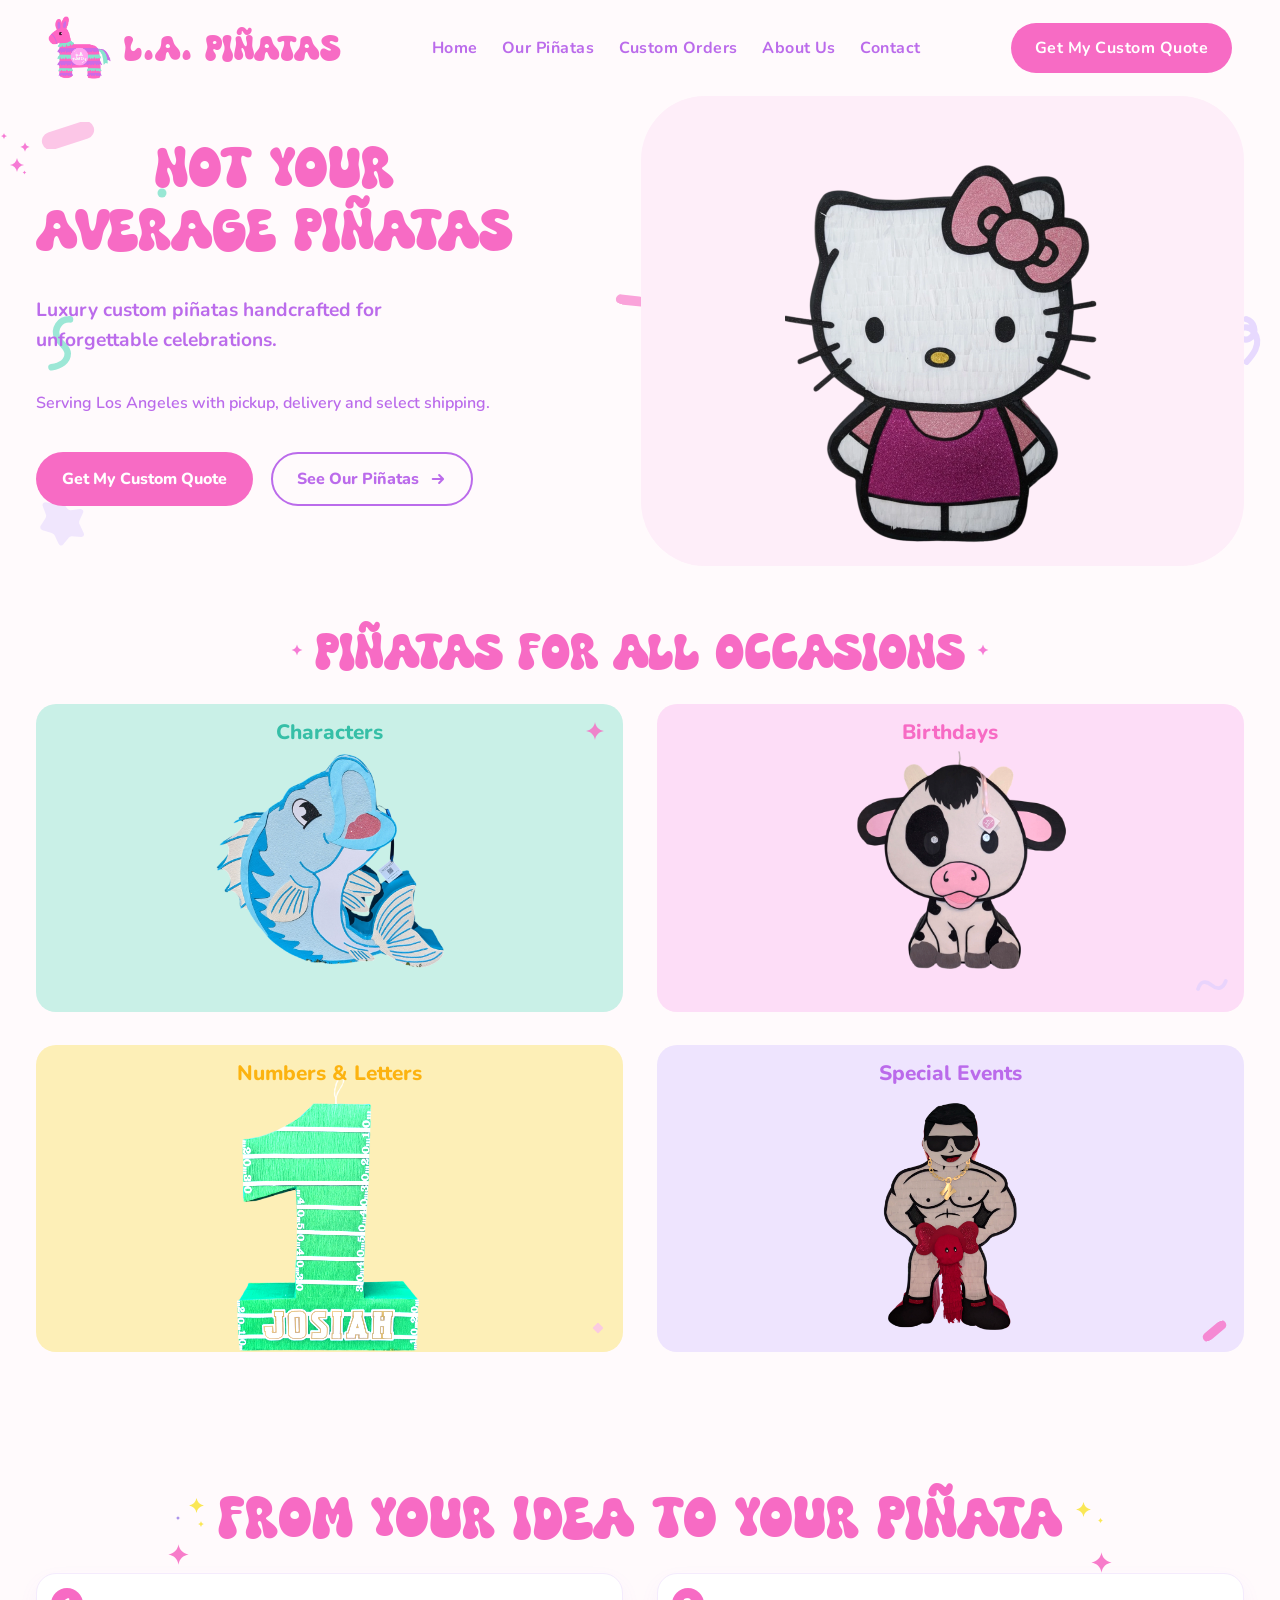
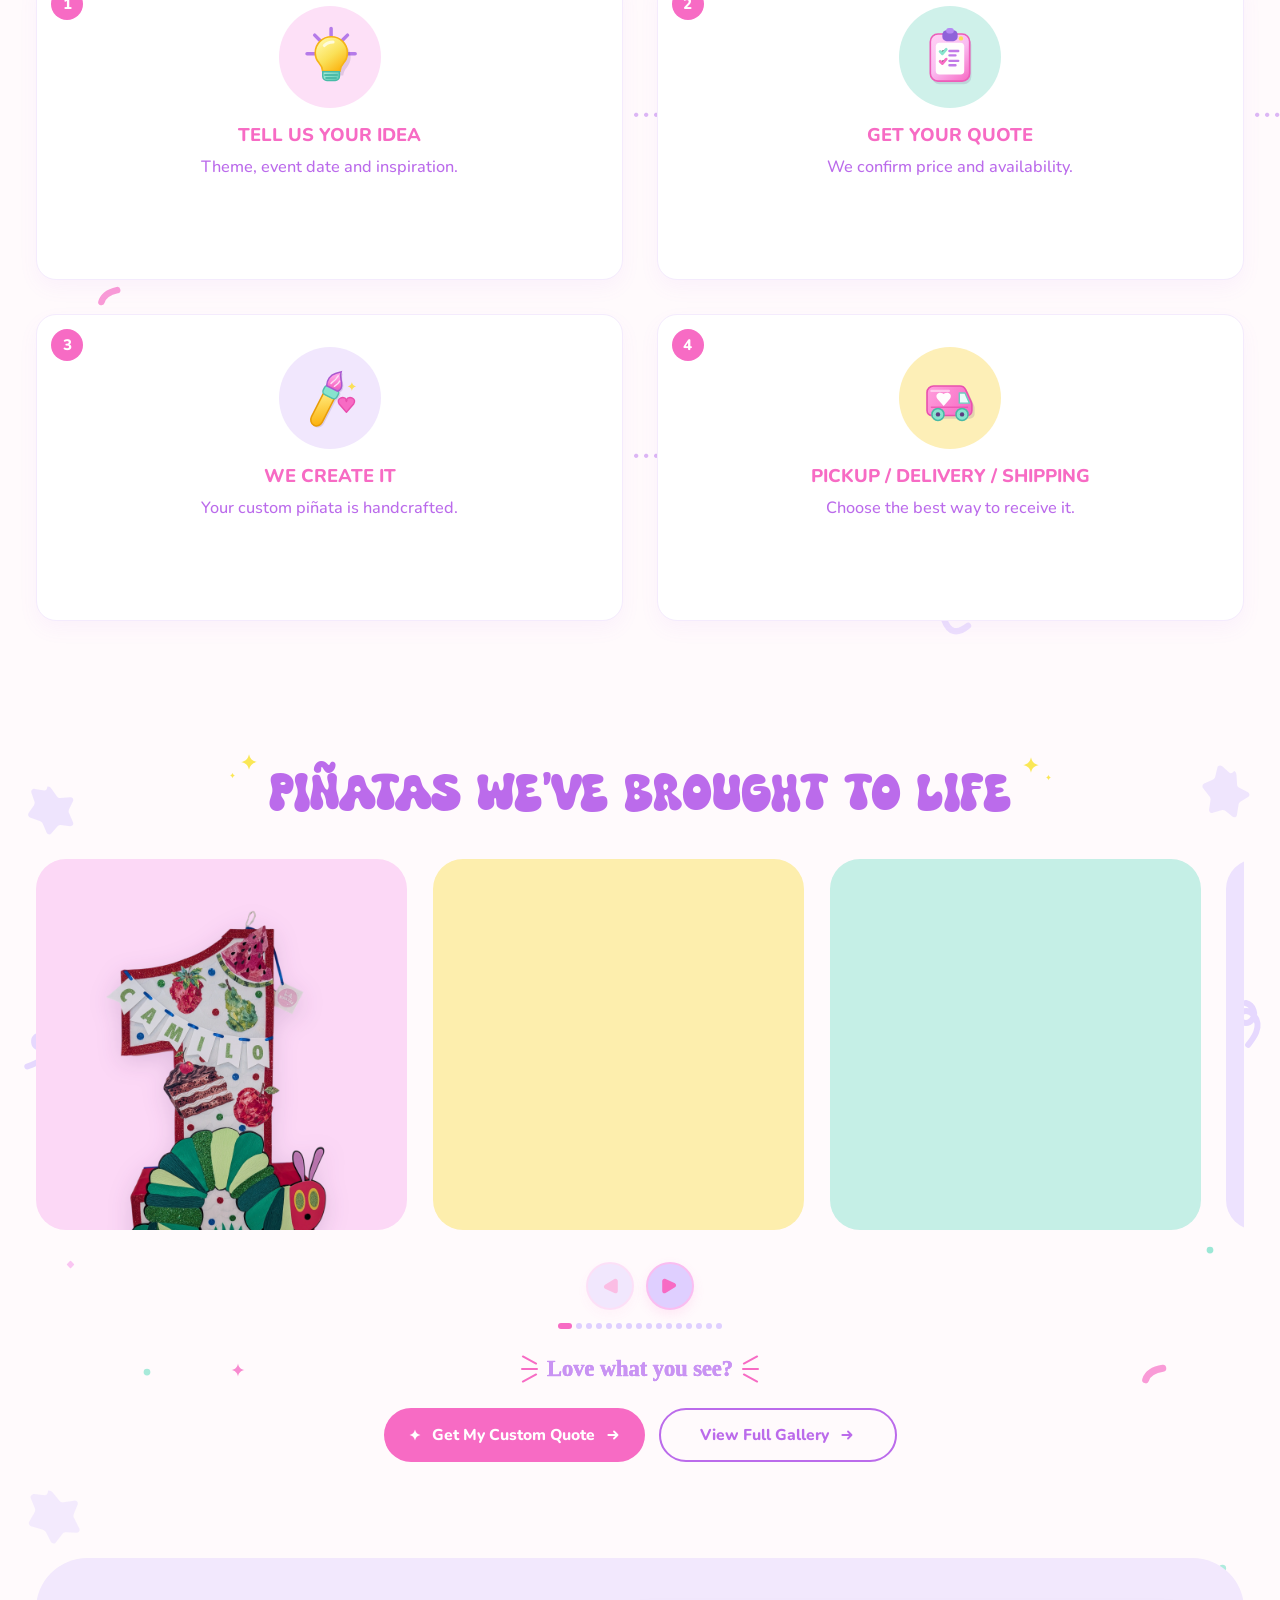
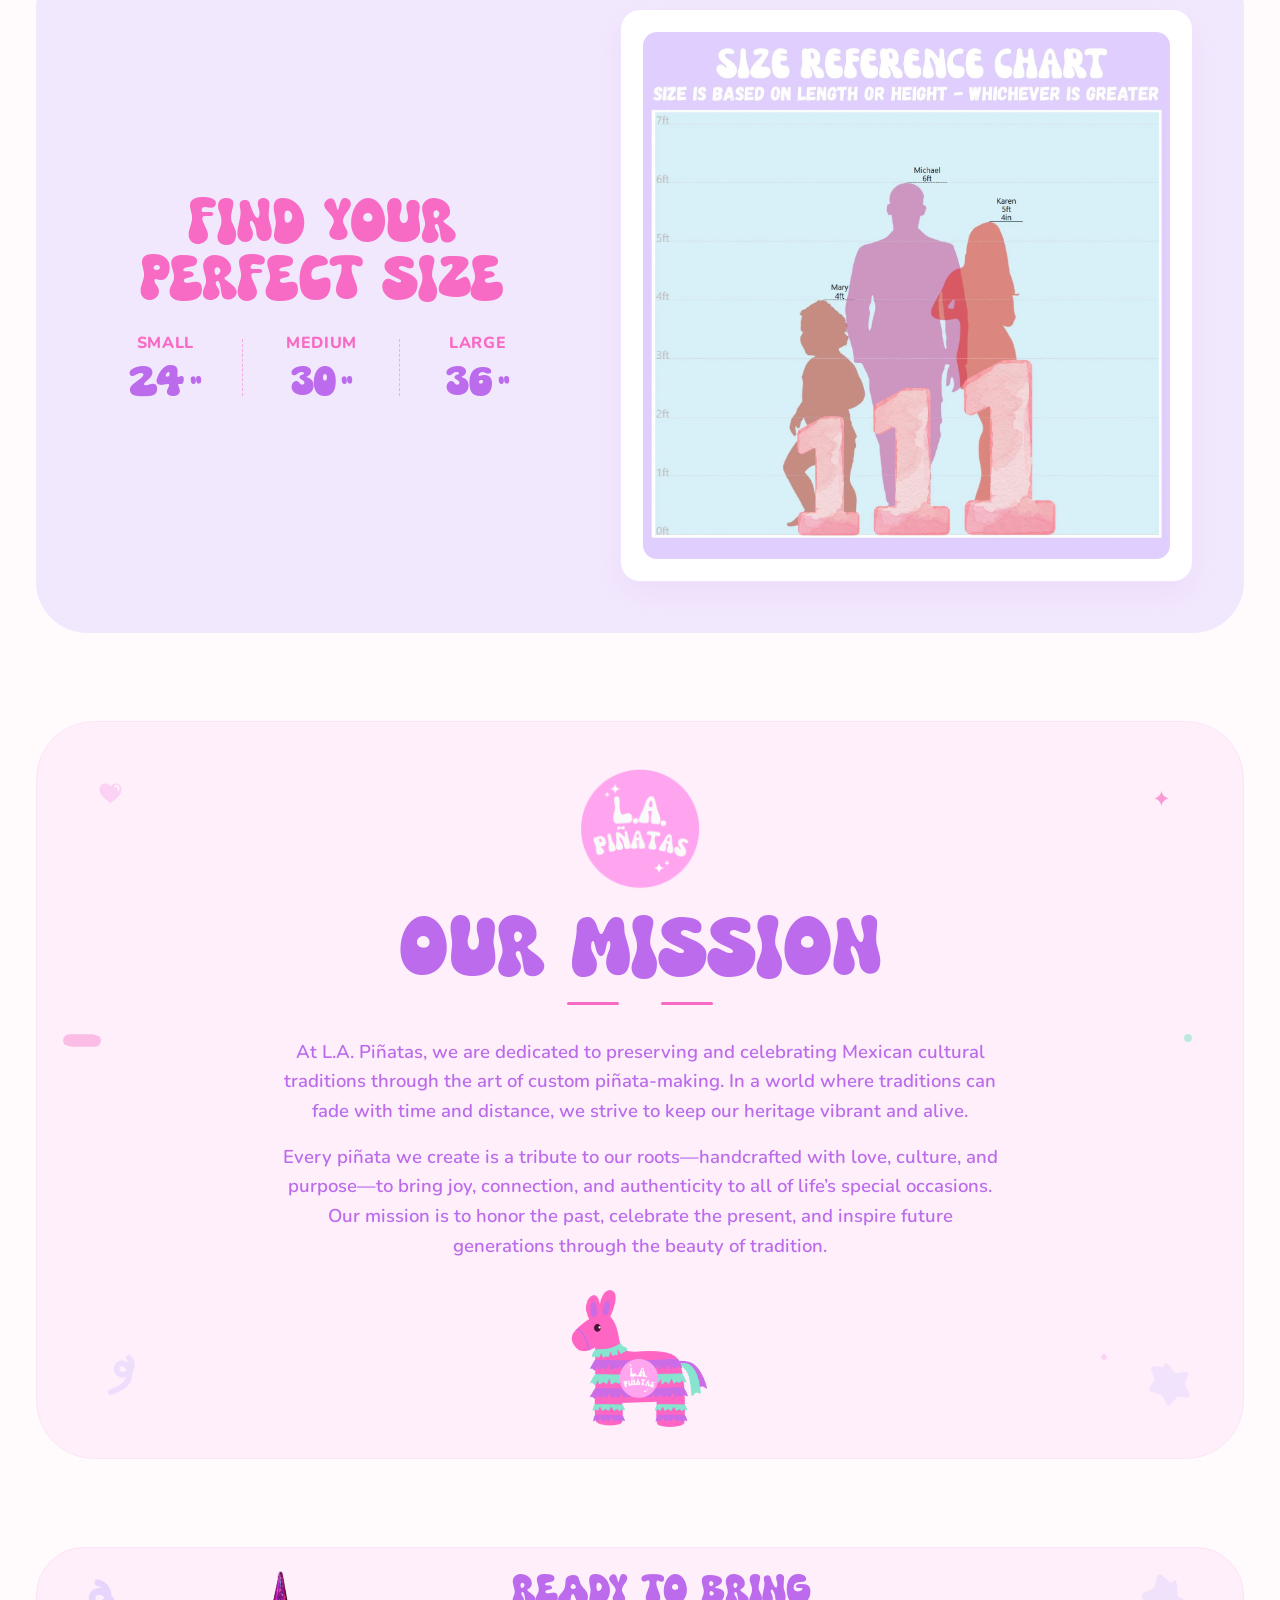
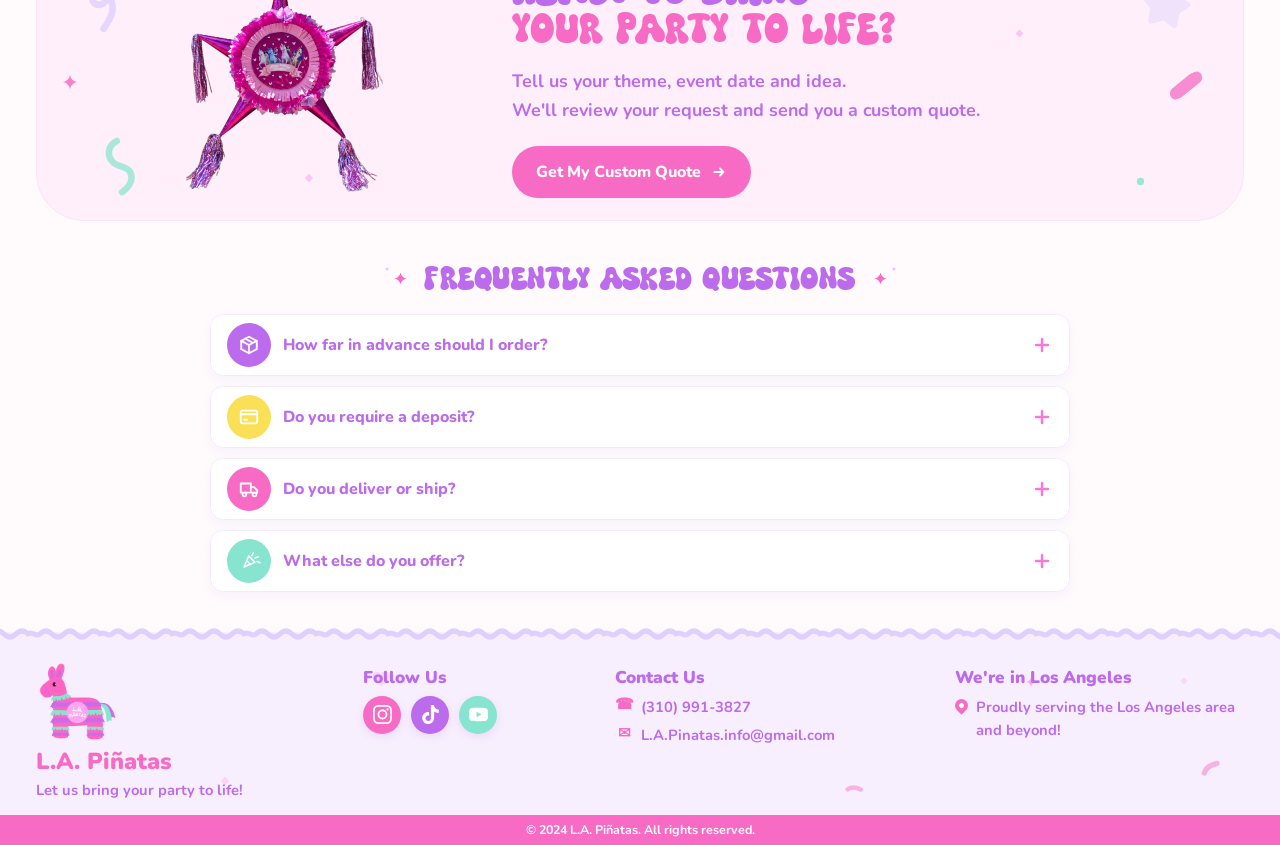
==== commit 0544ac59: "Add GTM gallery click markers" ====
--- a/index.html
+++ b/index.html
@@ -341,7 +341,7 @@
             Get My Custom Quote
             <span class="gallery-showcase__button-arrow" aria-hidden="true"></span>
           </a>
-          <a class="gallery-showcase__button gallery-showcase__button--secondary js-open-full-gallery" href="#gallery" data-analytics-events="gallery_view">
+          <a class="gallery-showcase__button gallery-showcase__button--secondary js-open-full-gallery" href="#gallery" data-analytics-events="gallery_view" data-gtm-gallery-open="true">
             View Full Gallery
             <span class="gallery-showcase__button-arrow" aria-hidden="true"></span>
           </a>
